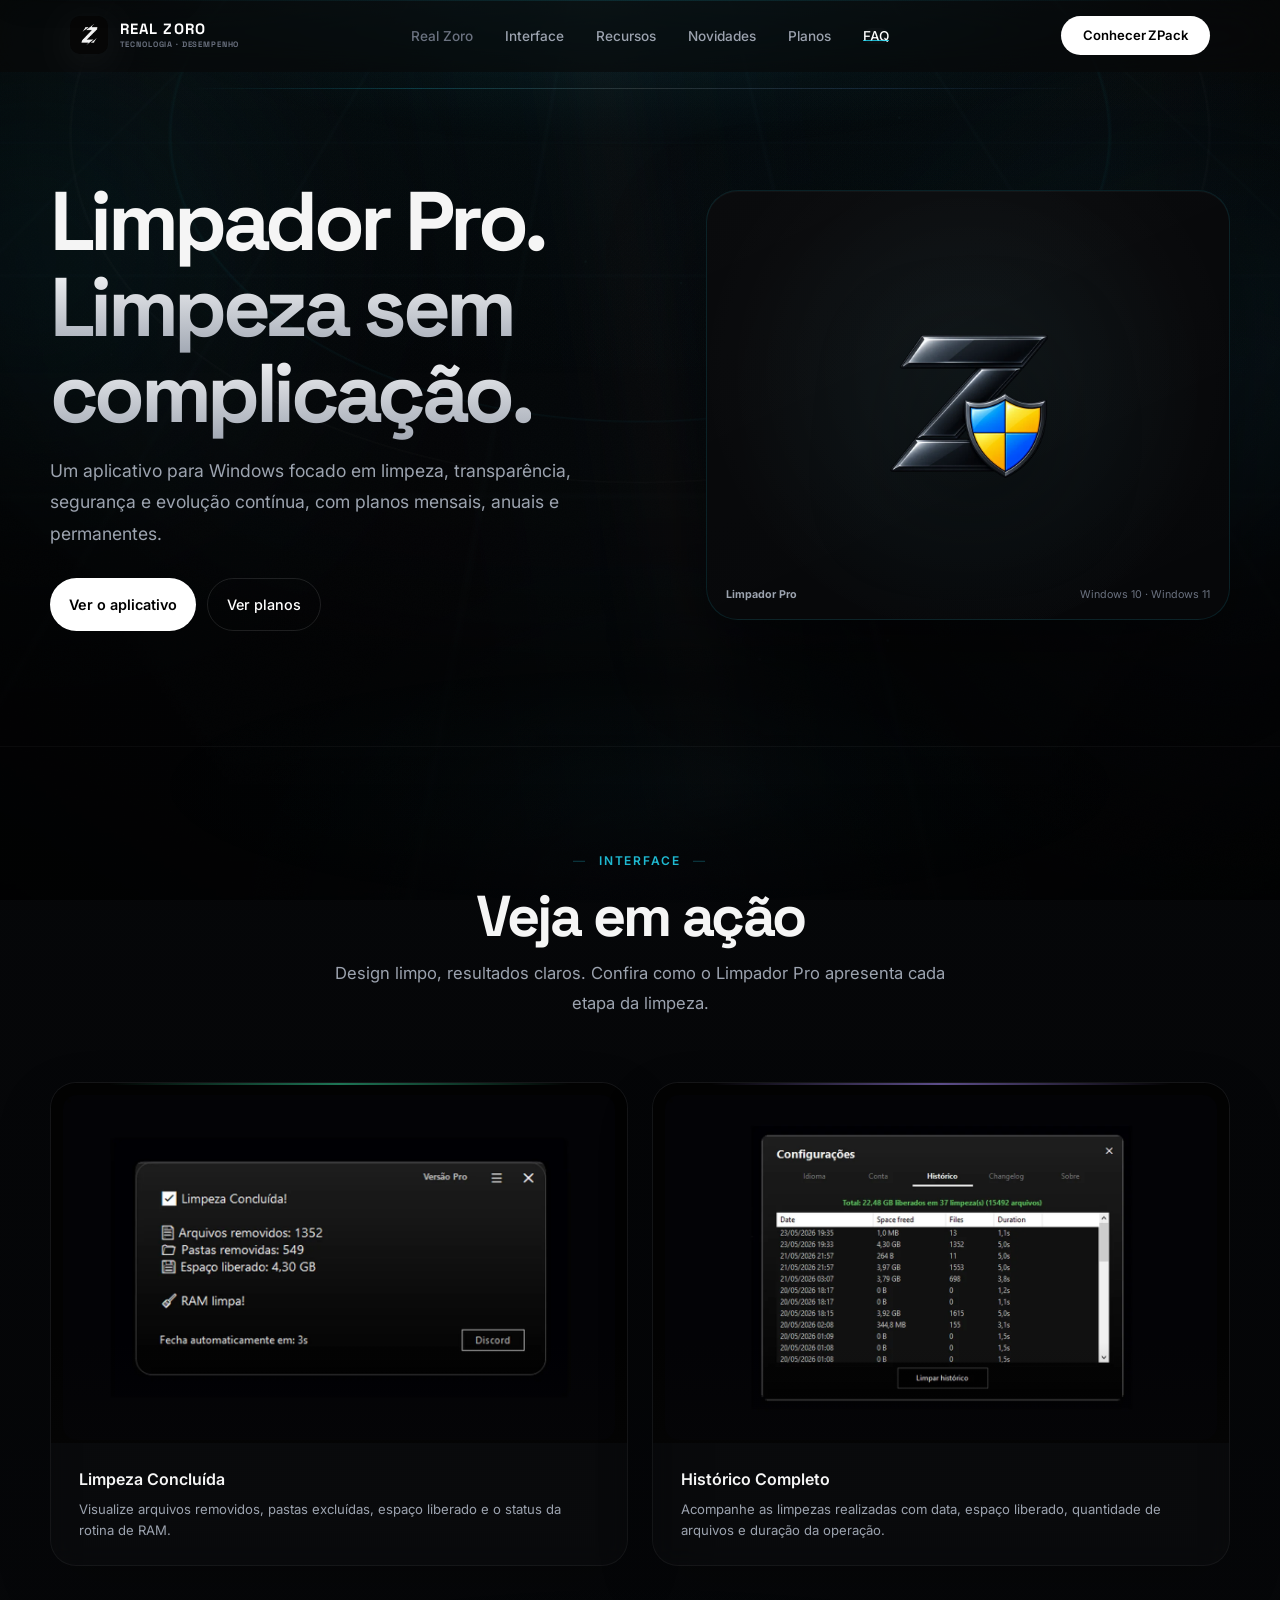
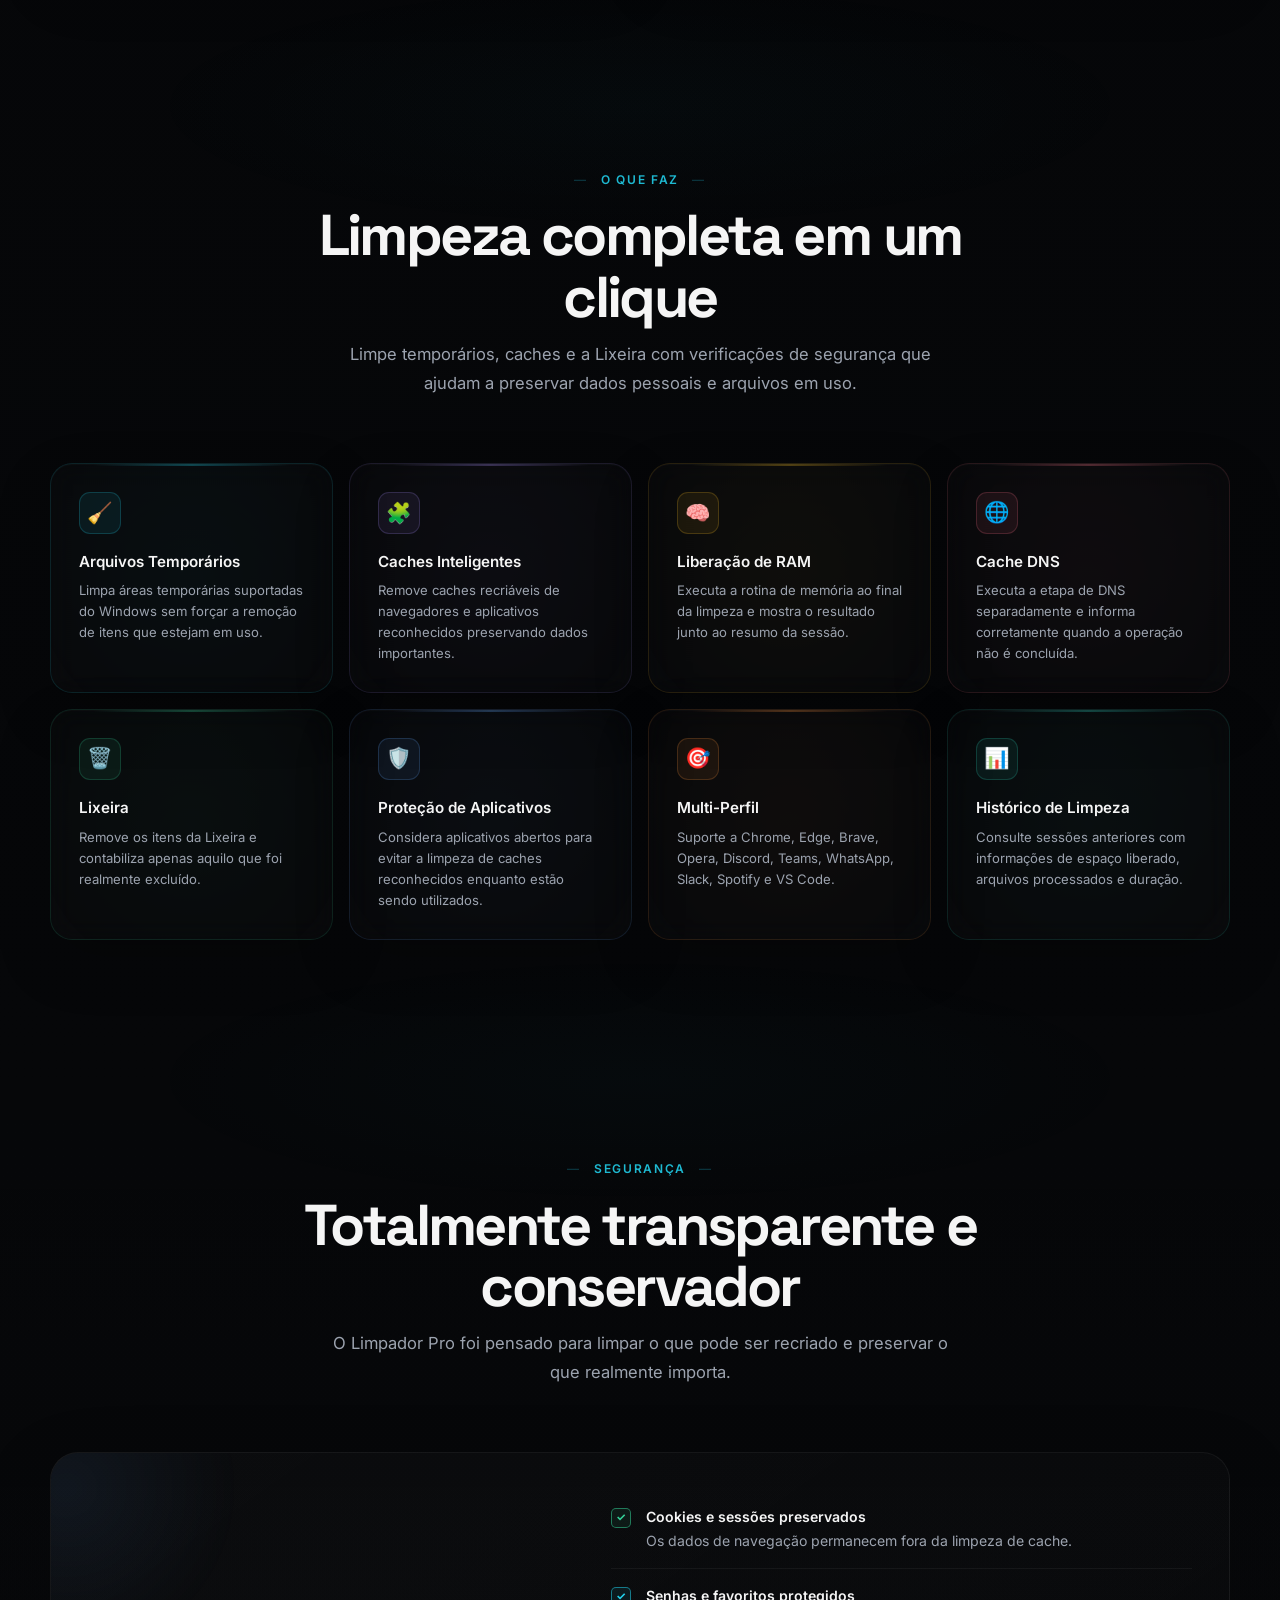
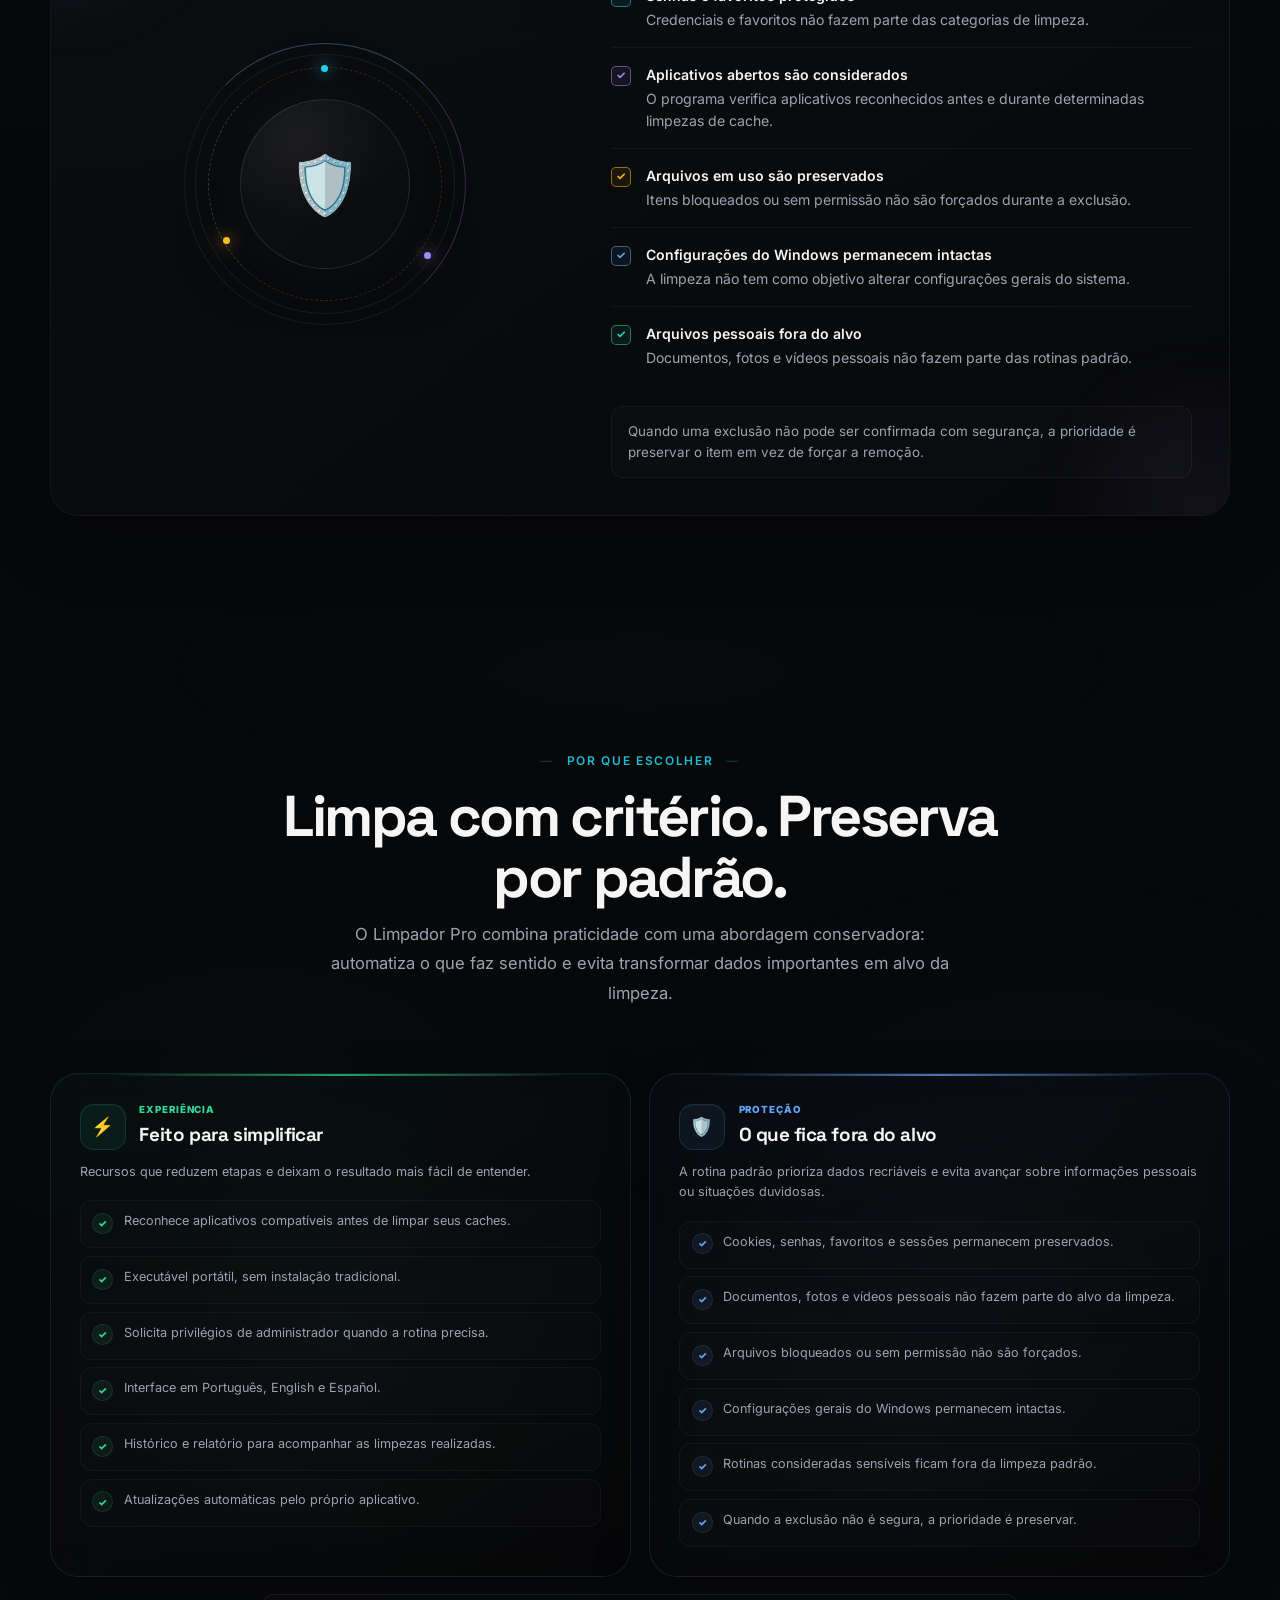
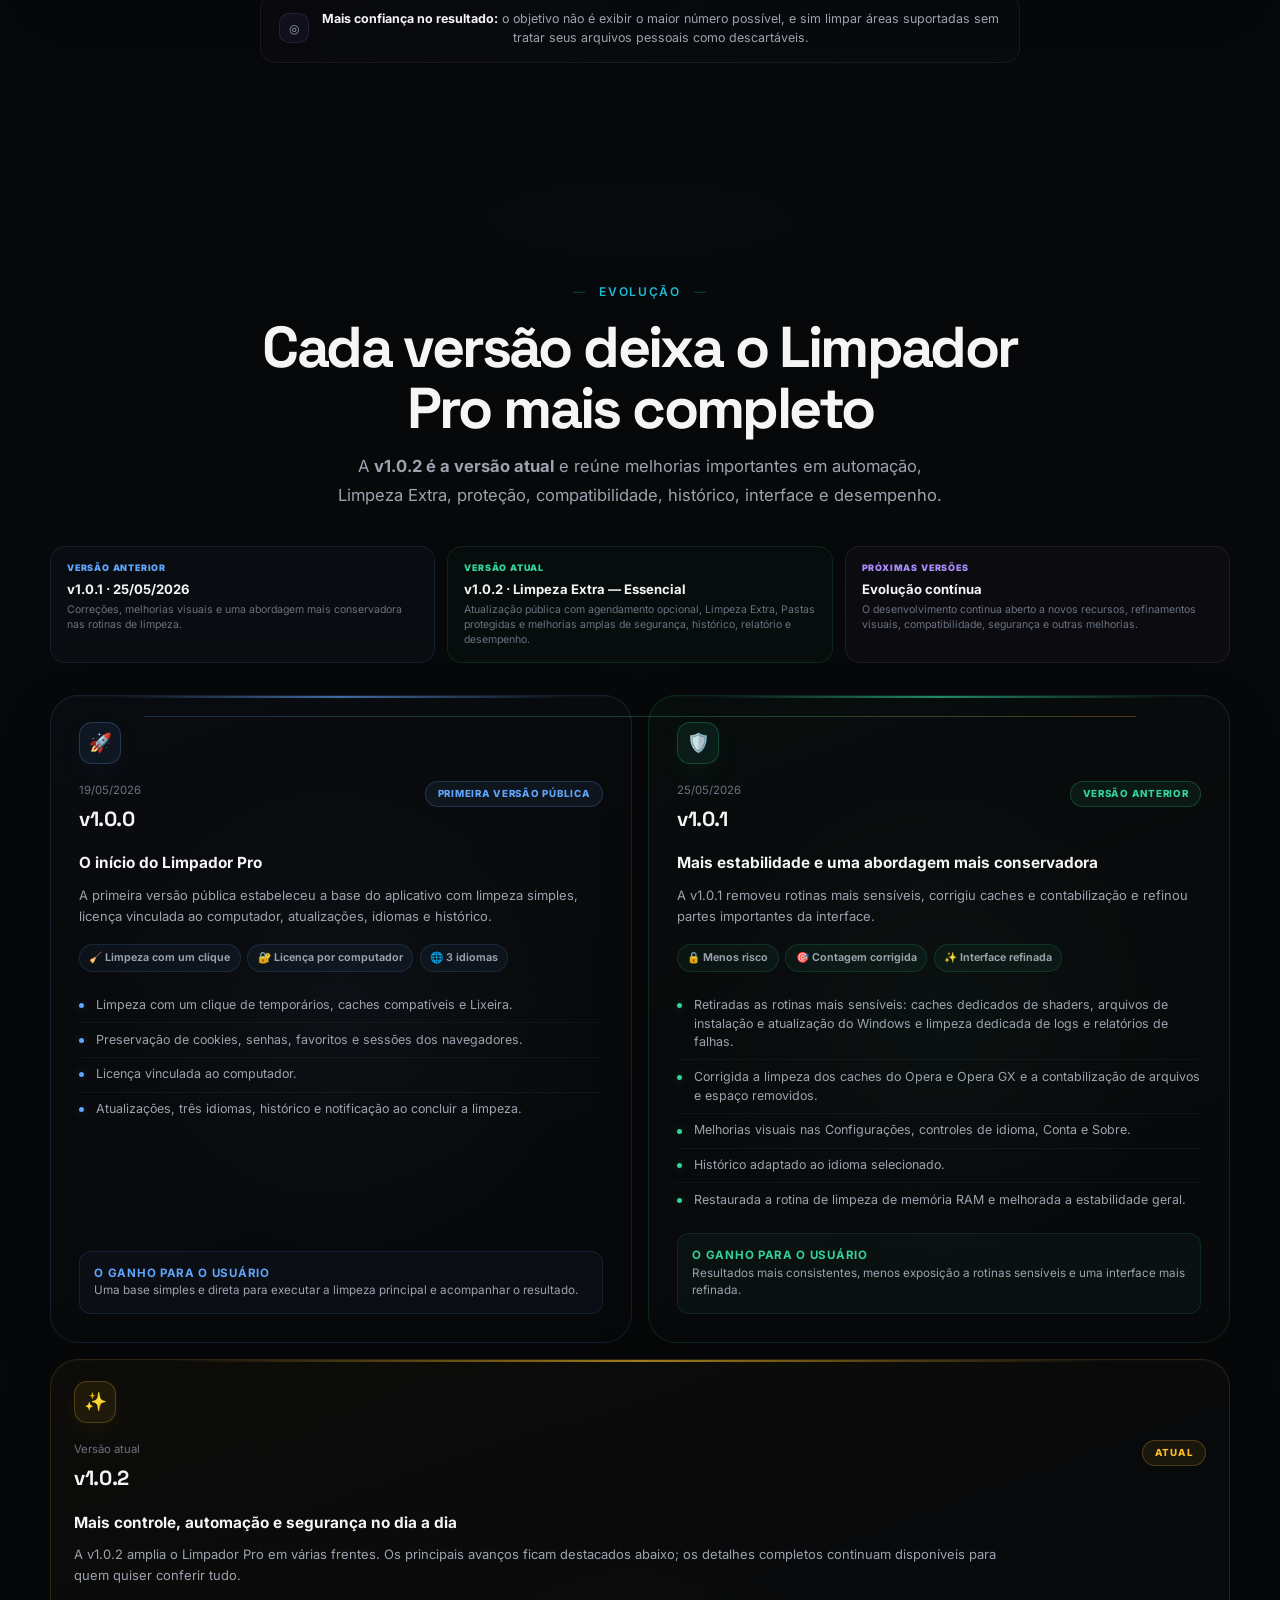
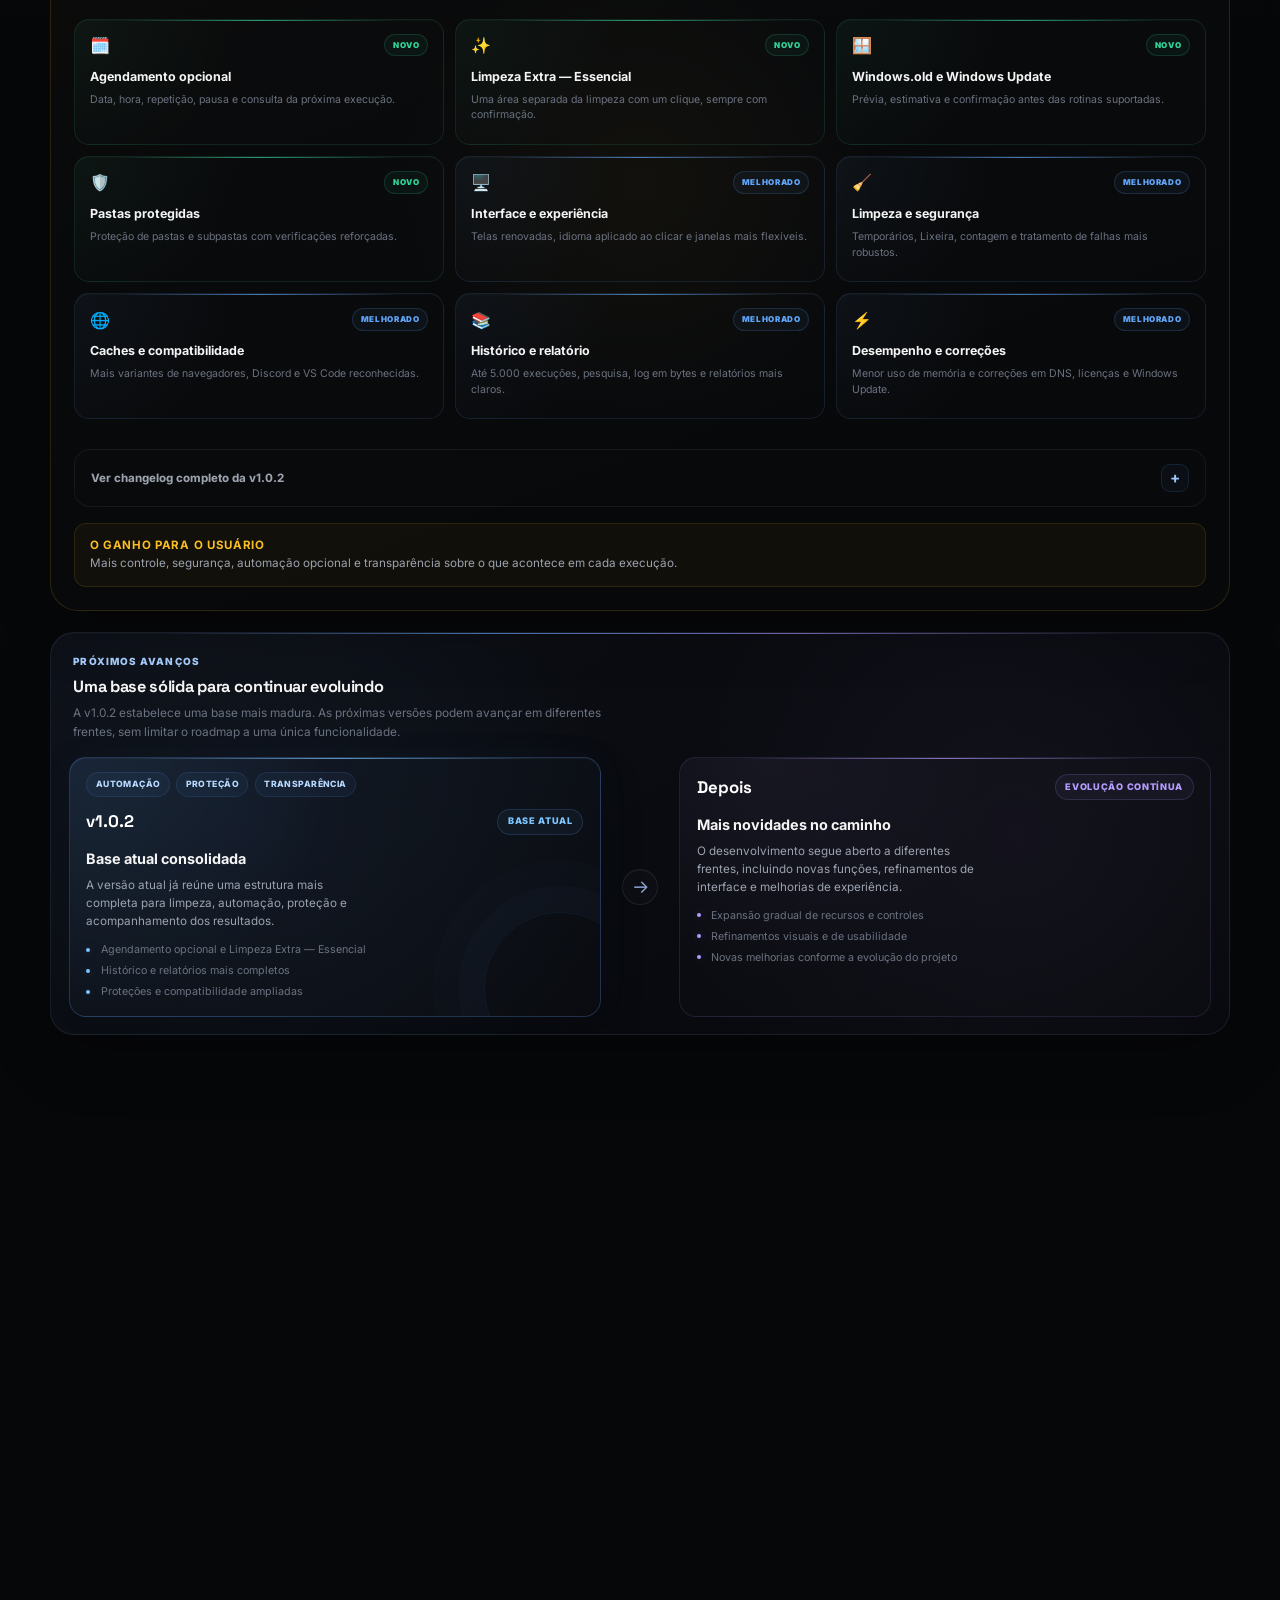
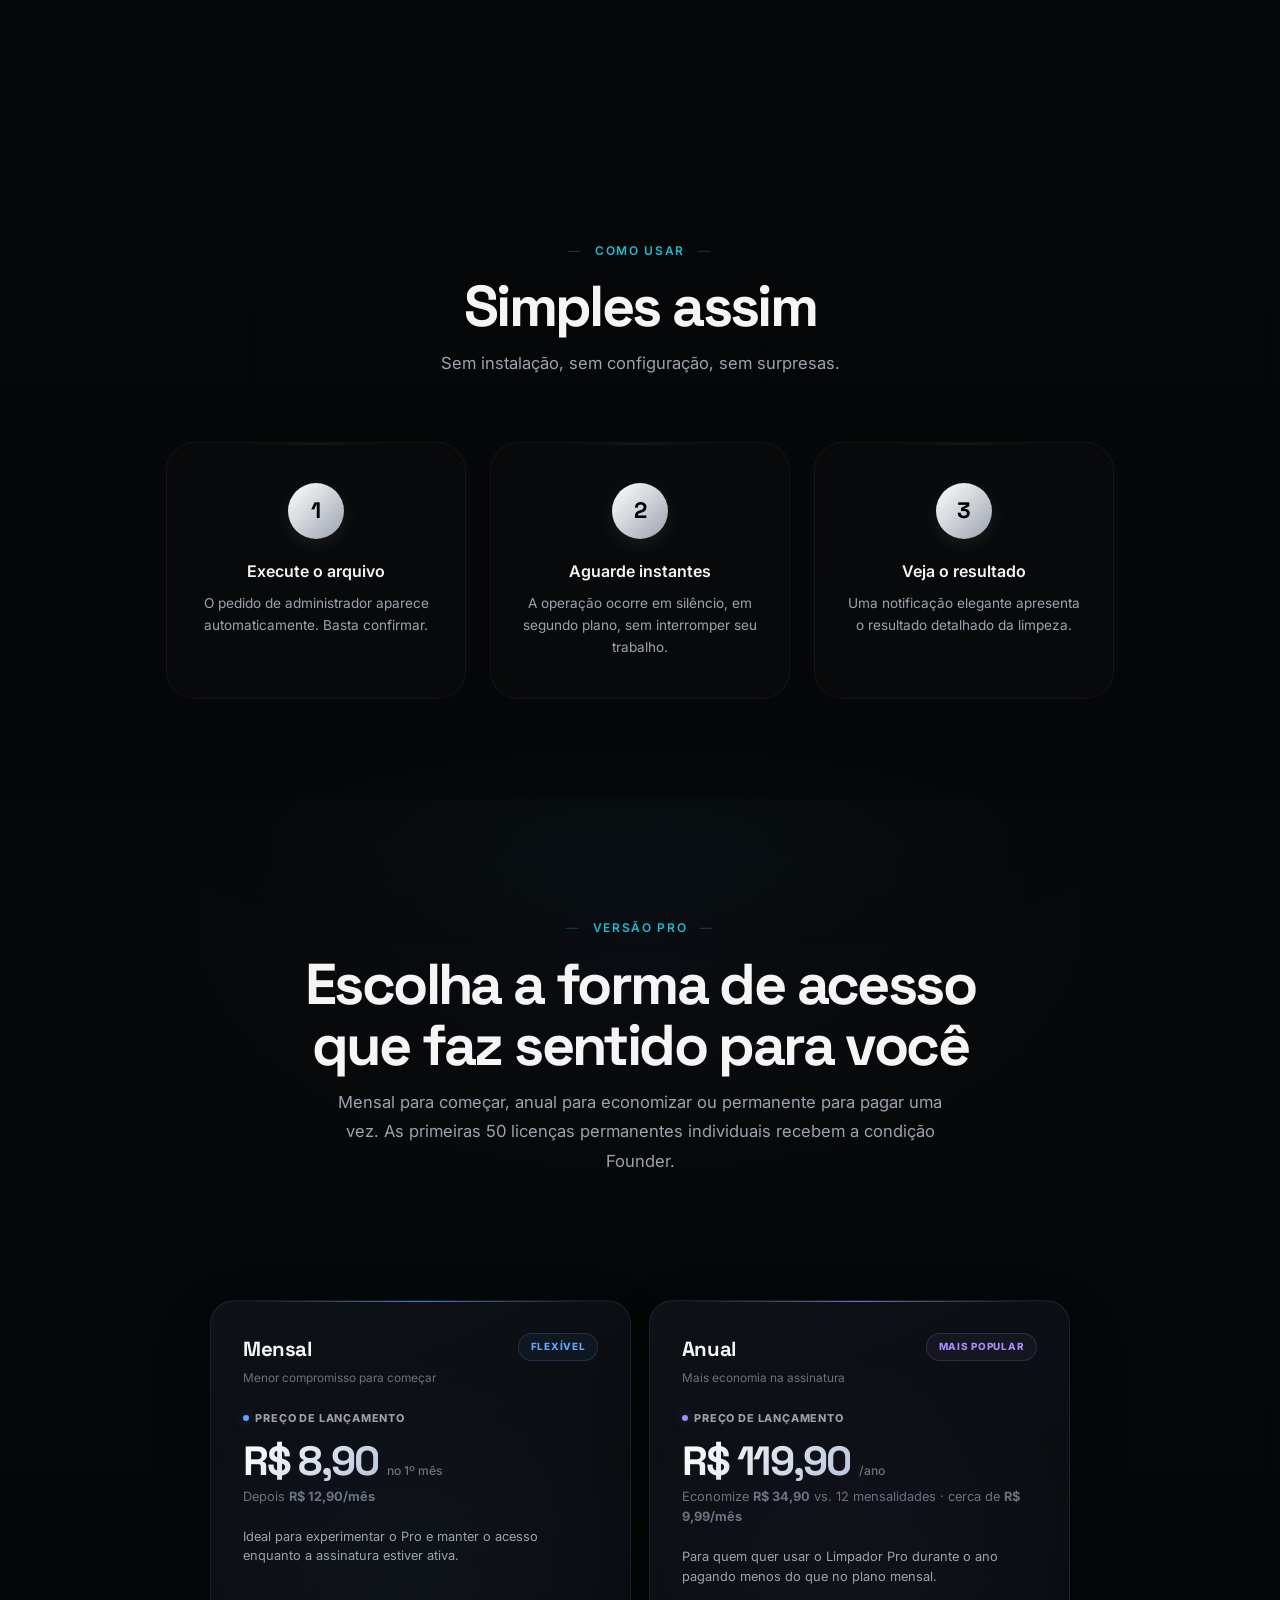
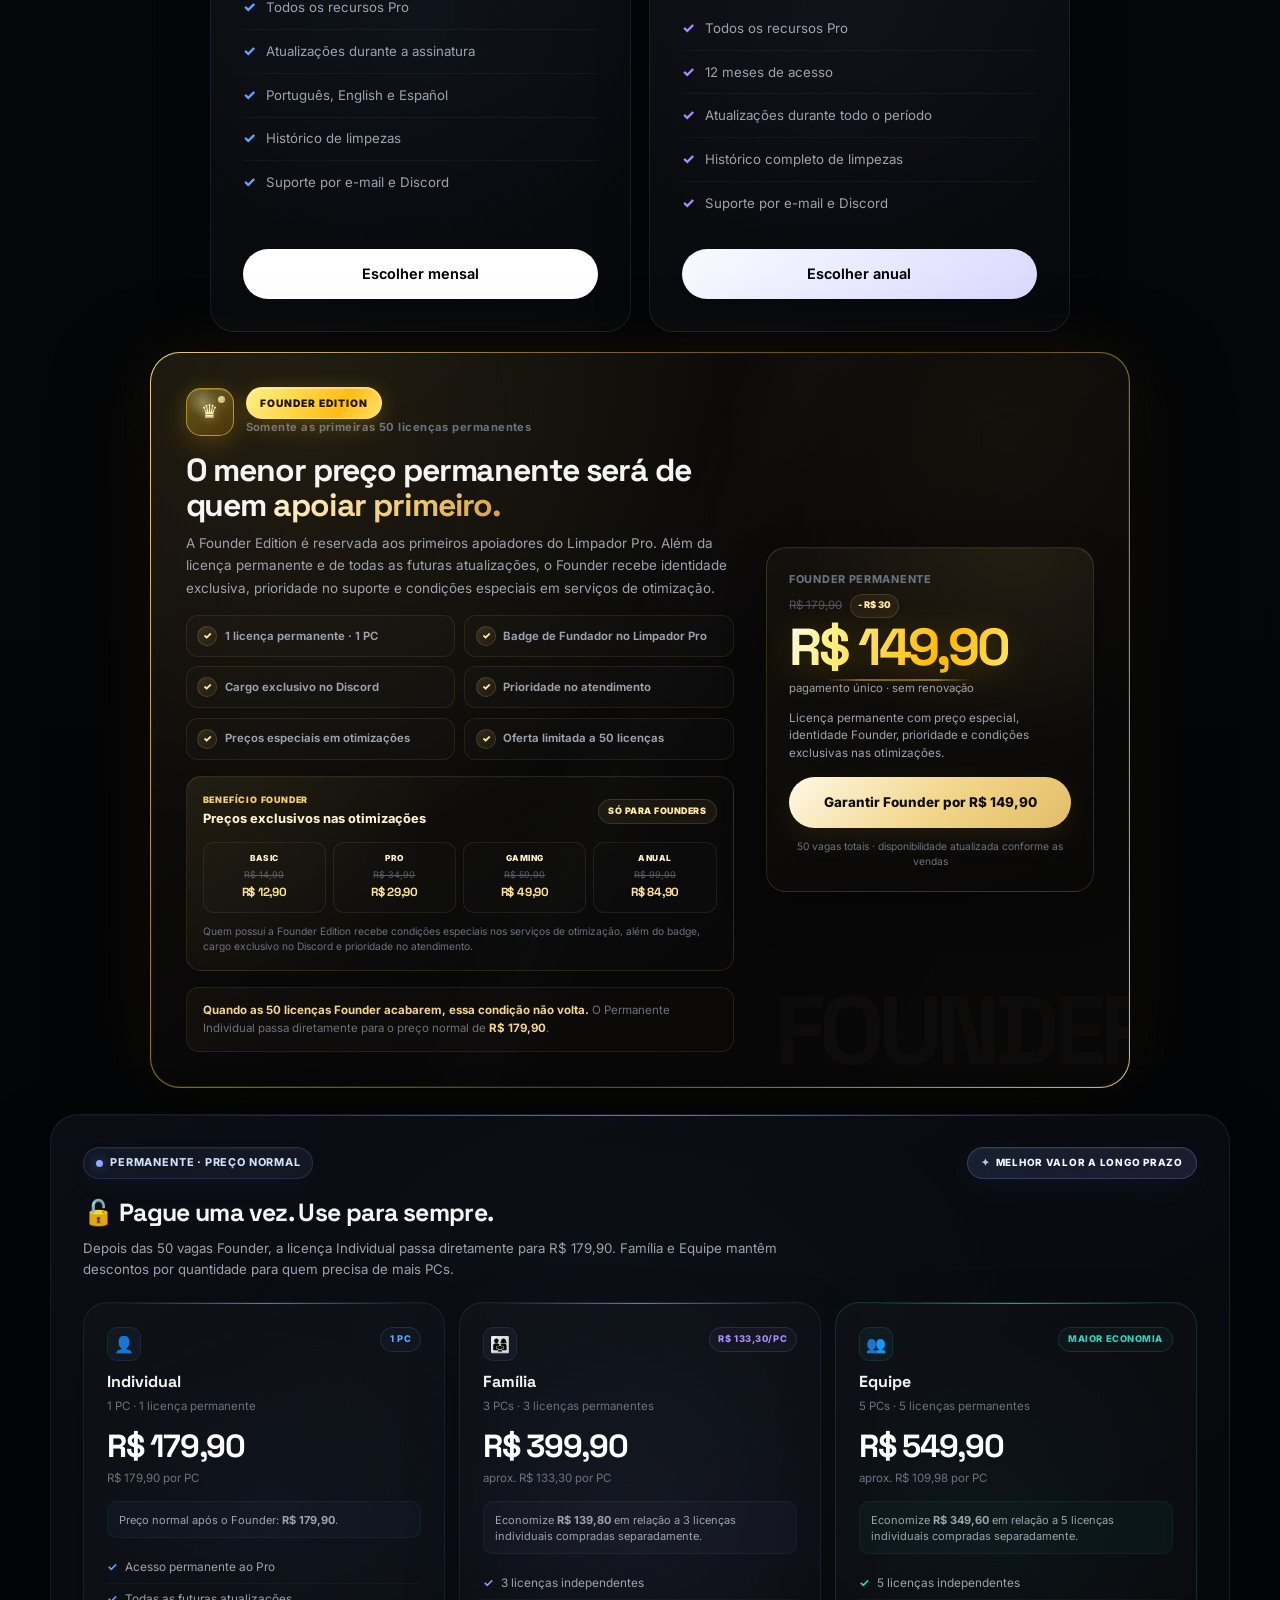
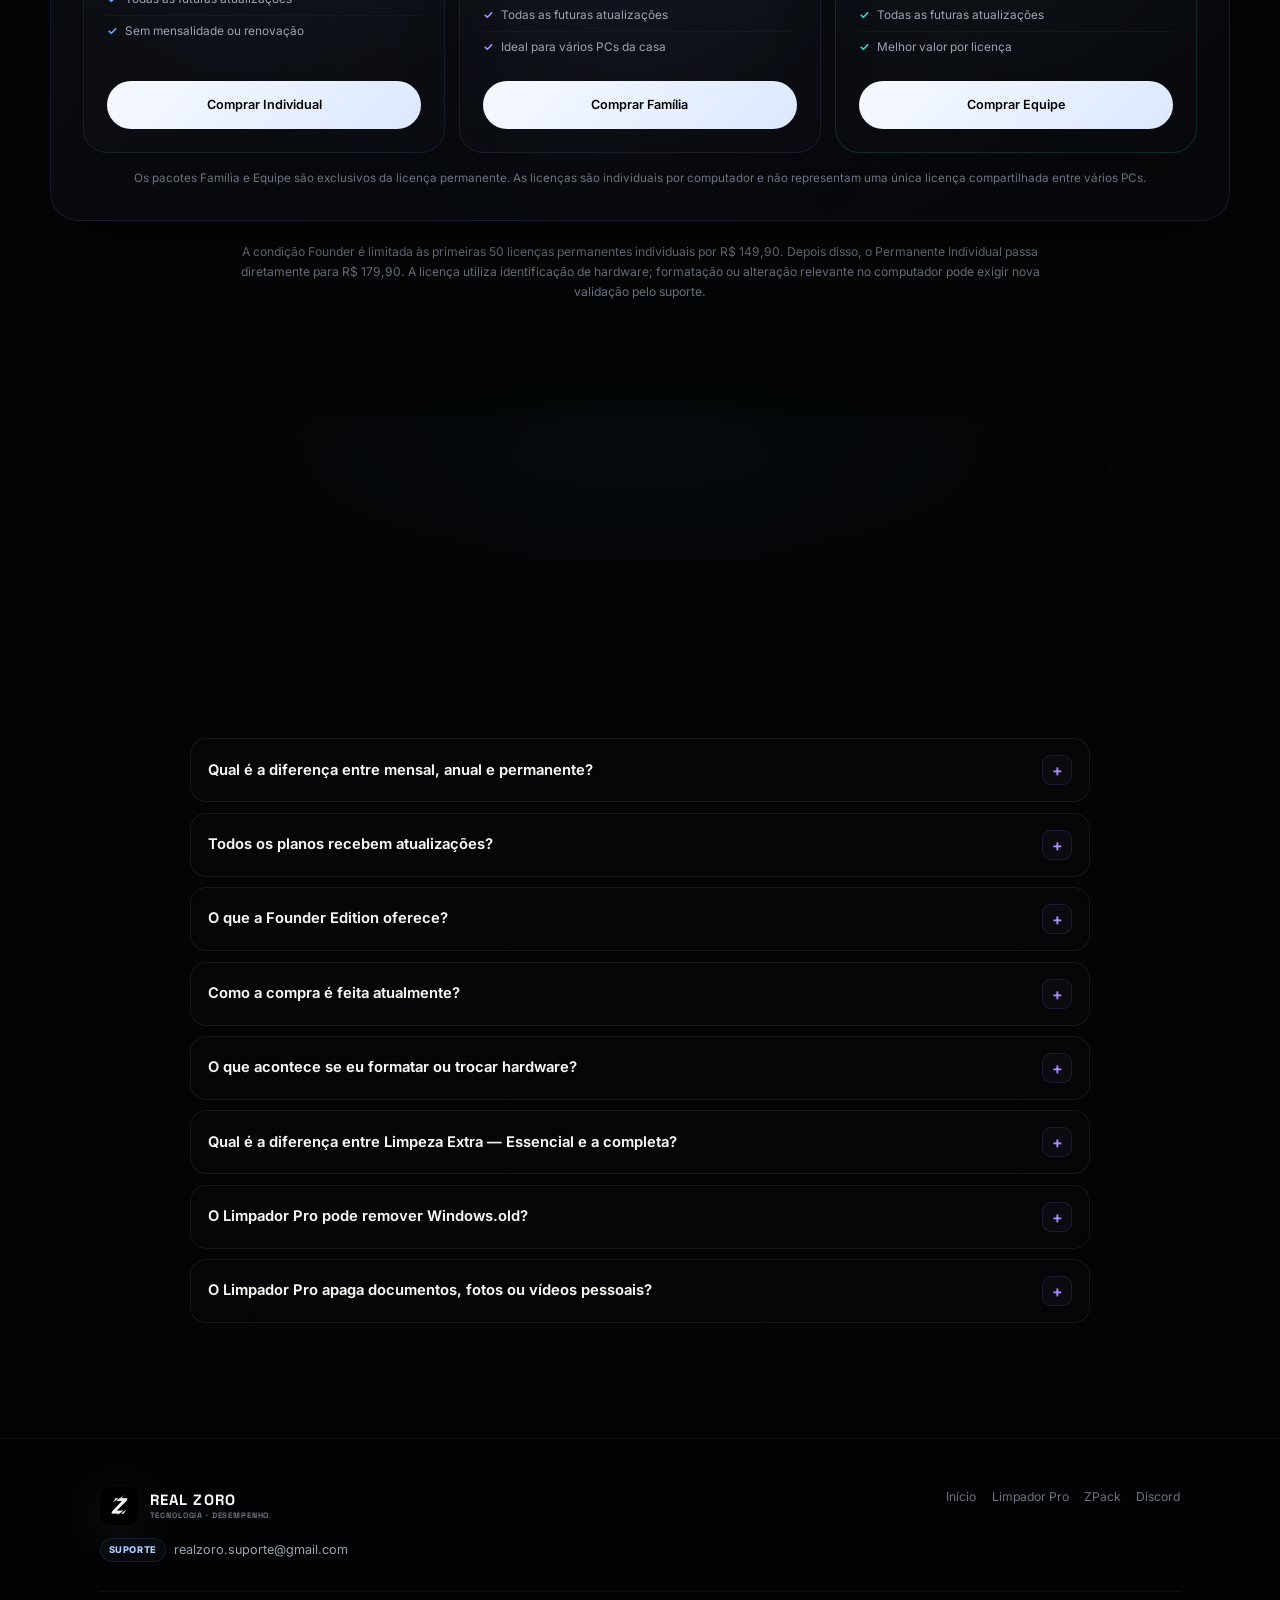
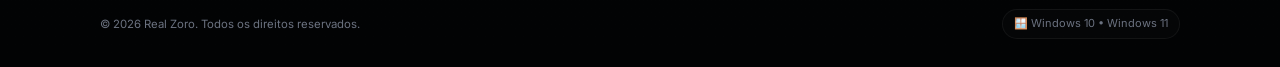
==== limpador-pro/index.html @ 3216a1a7 "Add files via upload" ====
<!DOCTYPE html>

<html lang="pt-BR"><head>
<meta charset="utf-8"/><meta content="width=device-width,initial-scale=1.0" name="viewport"/>
<title>Limpador Pro — Limpeza e manutenção para Windows</title>
<meta content="Conheça o Limpador Pro: interface, recursos, segurança, versões e planos." name="description"/>
<meta content="#080808" name="theme-color"/><meta content="dark" name="color-scheme"/>
<meta content="Limpador Pro — Limpeza e manutenção para Windows" property="og:title"/><meta content="Conheça o Limpador Pro: interface, recursos, segurança, versões e planos." property="og:description"/><meta content="website" property="og:type"/><meta content="pt_BR" property="og:locale"/><meta content="Real Zoro" property="og:site_name"/><meta content="../assets/LogoZ.png" property="og:image"/>
<meta content="summary_large_image" name="twitter:card"/><meta content="Limpador Pro — Limpeza e manutenção para Windows" name="twitter:title"/><meta content="Conheça o Limpador Pro: interface, recursos, segurança, versões e planos." name="twitter:description"/><meta content="../assets/LogoZ.png" name="twitter:image"/>
<meta content="index,follow,max-image-preview:large" name="robots"/><link href="../assets/favicon.png" rel="icon" type="image/png"/>
<link href="https://fonts.googleapis.com" rel="preconnect"/><link crossorigin="" href="https://fonts.gstatic.com" rel="preconnect"/><link href="https://fonts.googleapis.com/css2?family=Inter:wght@400;500;600;700;800&amp;family=Space+Grotesk:wght@500;600;700&amp;display=swap" rel="stylesheet"/>
<link href="../assets/style.css" rel="stylesheet"/>
<script type="application/ld+json">{"@context": "https://schema.org", "@type": "SoftwareApplication", "name": "Limpador Pro", "applicationCategory": "UtilitiesApplication", "operatingSystem": "Windows 10, Windows 11", "softwareVersion": "1.0.2", "description": "Aplicativo de limpeza e manutenção para Windows.", "inLanguage": ["pt-BR", "en", "es"]}</script>
</head><body class="page-limpador"><a class="skip-link" href="#conteudo">Pular para o conteúdo</a><canvas aria-hidden="true" id="particles"></canvas><div aria-hidden="true" class="site-bg"><div class="bg-orb orb-1"></div><div class="bg-orb orb-2"></div><div class="bg-orb orb-3"></div><div class="bg-grid"></div><div class="bg-beam"></div><div class="bg-noise"></div><div class="bg-vignette"></div></div><nav aria-label="Navegação principal" class="nav"><div class="nav-inner"><a aria-label="Real Zoro" class="logo realzoro-logo" href="../"><img alt="" class="brand-logo-small" decoding="async" height="38" src="../assets/LogoZ.webp" width="38"/><span class="realzoro-name"><strong>REAL ZORO</strong><small>Tecnologia · Desempenho</small></span></a><ul class="nav-links" id="navLinks"><li><a class="product-nav-back" href="../">Real Zoro</a></li><li><a href="#interface">Interface</a></li><li><a href="#recursos">Recursos</a></li><li><a href="#novidades">Novidades</a></li><li><a href="#preco">Planos</a></li><li><a href="#faq">FAQ</a></li></ul><a class="nav-cta" href="../zpack/">Conhecer ZPack</a><button aria-controls="navLinks" aria-expanded="false" aria-label="Abrir menu" class="mobile-toggle" id="mobileToggle" type="button">☰</button></div></nav><main class="page-main" id="conteudo"><section class="page-hero lp-hero" id="inicio"><div class="wrap"><div class="page-hero-grid"><div><h1>Limpador Pro.<br/><span>Limpeza sem complicação.</span></h1><p>Um aplicativo para Windows focado em limpeza, transparência, segurança e evolução contínua, com planos mensais, anuais e permanentes.</p><div class="page-actions"><a class="btn-main" href="#interface">Ver o aplicativo</a><a class="btn-ghost" href="#preco">Ver planos</a></div></div><div class="page-visual lp-visual"><img alt="Ícone do Limpador Pro" decoding="async" fetchpriority="high" height="512" loading="eager" src="../assets/LimpadorIcon.webp" width="512"/><div class="visual-caption"><strong>Limpador Pro</strong><span>Windows 10 · Windows 11</span></div></div></div></div></section><section id="interface">
<div class="wrap">
<div class="sec-head reveal">
<span class="sec-label">Interface</span>
<h2 class="sec-title">Veja em ação</h2>
<p class="sec-desc">Design limpo, resultados claros. Confira como o Limpador Pro apresenta cada etapa da limpeza.</p>
</div>
<div class="screenshot-grid">
<article class="screenshot-card reveal d1">
<div class="screenshot-img">
<img alt="Tela de limpeza concluída do Limpador Pro" class="zoom-image" decoding="async" fetchpriority="low" height="750" loading="lazy" src="../assets/Limpeza.webp" width="1200"/>
</div>
<div class="screenshot-caption">
<h4>Limpeza Concluída</h4>
<p>Visualize arquivos removidos, pastas excluídas, espaço liberado e o status da rotina de RAM.</p>
</div>
</article>
<article class="screenshot-card reveal d2">
<div class="screenshot-img">
<img alt="Tela de histórico do Limpador Pro" class="zoom-image" decoding="async" fetchpriority="low" height="750" loading="lazy" src="../assets/Historico.webp" width="1200"/>
</div>
<div class="screenshot-caption">
<h4>Histórico Completo</h4>
<p>Acompanhe as limpezas realizadas com data, espaço liberado, quantidade de arquivos e duração da operação.</p>
</div>
</article>
</div>
</div>
</section>
<section id="recursos">
<div class="wrap">
<div class="sec-head reveal">
<span class="sec-label">O que faz</span>
<h2 class="sec-title">Limpeza completa em um clique</h2>
<p class="sec-desc">Limpe temporários, caches e a Lixeira com verificações de segurança que ajudam a preservar dados pessoais e arquivos em uso.</p>
</div>
<div class="grid-features">
<article class="f-card cyan reveal d1">
<div class="f-icon">🧹</div>
<h3 class="f-title">Arquivos Temporários</h3>
<p class="f-desc">Limpa áreas temporárias suportadas do Windows sem forçar a remoção de itens que estejam em uso.</p>
</article>
<article class="f-card violet reveal d2">
<div class="f-icon">🧩</div>
<h3 class="f-title">Caches Inteligentes</h3>
<p class="f-desc">Remove caches recriáveis de navegadores e aplicativos reconhecidos preservando dados importantes.</p>
</article>
<article class="f-card amber reveal d3">
<div class="f-icon">🧠</div>
<h3 class="f-title">Liberação de RAM</h3>
<p class="f-desc">Executa a rotina de memória ao final da limpeza e mostra o resultado junto ao resumo da sessão.</p>
</article>
<article class="f-card rose reveal d4">
<div class="f-icon">🌐</div>
<h3 class="f-title">Cache DNS</h3>
<p class="f-desc">Executa a etapa de DNS separadamente e informa corretamente quando a operação não é concluída.</p>
</article>
<article class="f-card emerald reveal d5">
<div class="f-icon">🗑️</div>
<h3 class="f-title">Lixeira</h3>
<p class="f-desc">Remove os itens da Lixeira e contabiliza apenas aquilo que foi realmente excluído.</p>
</article>
<article class="f-card blue reveal d6">
<div class="f-icon">🛡️</div>
<h3 class="f-title">Proteção de Aplicativos</h3>
<p class="f-desc">Considera aplicativos abertos para evitar a limpeza de caches reconhecidos enquanto estão sendo utilizados.</p>
</article>
<article class="f-card orange reveal d7">
<div class="f-icon">🎯</div>
<h3 class="f-title">Multi-Perfil</h3>
<p class="f-desc">Suporte a Chrome, Edge, Brave, Opera, Discord, Teams, WhatsApp, Slack, Spotify e VS Code.</p>
</article>
<article class="f-card teal reveal d8">
<div class="f-icon">📊</div>
<h3 class="f-title">Histórico de Limpeza</h3>
<p class="f-desc">Consulte sessões anteriores com informações de espaço liberado, arquivos processados e duração.</p>
</article>
</div>
</div>
</section>
<section class="sec-security" id="seguranca">
<div class="wrap">
<div class="sec-head reveal">
<span class="sec-label">Segurança</span>
<h2 class="sec-title">Totalmente transparente e conservador</h2>
<p class="sec-desc">O Limpador Pro foi pensado para limpar o que pode ser recriado e preservar o que realmente importa.</p>
</div>
<div class="security-shell reveal">
<div class="shield-wrap">
<div aria-hidden="true" class="shield">
<div class="ring"></div>
<span class="orbit-dot one"></span>
<span class="orbit-dot two"></span>
<span class="orbit-dot three"></span>
<div class="core">🛡️</div>
</div>
</div>
<div>
<ul class="sec-list">
<li><span class="check">✓</span><span class="txt"><strong>Cookies e sessões preservados</strong>Os dados de navegação permanecem fora da limpeza de cache.</span></li>
<li><span class="check">✓</span><span class="txt"><strong>Senhas e favoritos protegidos</strong>Credenciais e favoritos não fazem parte das categorias de limpeza.</span></li>
<li><span class="check">✓</span><span class="txt"><strong>Aplicativos abertos são considerados</strong>O programa verifica aplicativos reconhecidos antes e durante determinadas limpezas de cache.</span></li>
<li><span class="check">✓</span><span class="txt"><strong>Arquivos em uso são preservados</strong>Itens bloqueados ou sem permissão não são forçados durante a exclusão.</span></li>
<li><span class="check">✓</span><span class="txt"><strong>Configurações do Windows permanecem intactas</strong>A limpeza não tem como objetivo alterar configurações gerais do sistema.</span></li>
<li><span class="check">✓</span><span class="txt"><strong>Arquivos pessoais fora do alvo</strong>Documentos, fotos e vídeos pessoais não fazem parte das rotinas padrão.</span></li>
</ul>
<p class="sec-note">Quando uma exclusão não pode ser confirmada com segurança, a prioridade é preservar o item em vez de forçar a remoção.</p>
</div>
</div>
</div>
</section>
<section class="sec-compare" id="comparativo">
<div class="wrap">
<div class="sec-head reveal">
<span class="sec-label">Por que escolher</span>
<h2 class="sec-title">Limpa com critério. Preserva por padrão.</h2>
<p class="sec-desc">O Limpador Pro combina praticidade com uma abordagem conservadora: automatiza o que faz sentido e evita transformar dados importantes em alvo da limpeza.</p>
</div>
<div class="compare-grid">
<article class="c-card pro reveal d1">
<div class="c-head">
<div class="c-head-icon">⚡</div>
<div class="c-head-copy">
<span class="c-kicker">Experiência</span>
<h3>Feito para simplificar</h3>
</div>
</div>
<p class="c-summary">Recursos que reduzem etapas e deixam o resultado mais fácil de entender.</p>
<ul class="c-list">
<li><span class="c-icon">✓</span> Reconhece aplicativos compatíveis antes de limpar seus caches.</li>
<li><span class="c-icon">✓</span> Executável portátil, sem instalação tradicional.</li>
<li><span class="c-icon">✓</span> Solicita privilégios de administrador quando a rotina precisa.</li>
<li><span class="c-icon">✓</span> Interface em Português, English e Español.</li>
<li><span class="c-icon">✓</span> Histórico e relatório para acompanhar as limpezas realizadas.</li>
<li><span class="c-icon">✓</span> Atualizações automáticas pelo próprio aplicativo.</li>
</ul>
</article>
<article class="c-card preserve reveal d2">
<div class="c-head">
<div class="c-head-icon">🛡️</div>
<div class="c-head-copy">
<span class="c-kicker">Proteção</span>
<h3>O que fica fora do alvo</h3>
</div>
</div>
<p class="c-summary">A rotina padrão prioriza dados recriáveis e evita avançar sobre informações pessoais ou situações duvidosas.</p>
<ul class="c-list">
<li><span class="c-icon">✓</span> Cookies, senhas, favoritos e sessões permanecem preservados.</li>
<li><span class="c-icon">✓</span> Documentos, fotos e vídeos pessoais não fazem parte do alvo da limpeza.</li>
<li><span class="c-icon">✓</span> Arquivos bloqueados ou sem permissão não são forçados.</li>
<li><span class="c-icon">✓</span> Configurações gerais do Windows permanecem intactas.</li>
<li><span class="c-icon">✓</span> Rotinas consideradas sensíveis ficam fora da limpeza padrão.</li>
<li><span class="c-icon">✓</span> Quando a exclusão não é segura, a prioridade é preservar.</li>
</ul>
</article>
</div>
<div class="compare-promise reveal">
<span>◎</span>
<div><strong>Mais confiança no resultado:</strong> o objetivo não é exibir o maior número possível, e sim limpar áreas suportadas sem tratar seus arquivos pessoais como descartáveis.</div>
</div>
</div>
</section>
<section id="novidades">
<div class="wrap">
<div class="sec-head reveal">
<span class="sec-label">Evolução</span>
<h2 class="sec-title">Cada versão deixa o Limpador Pro mais completo</h2>
<p class="sec-desc">A <strong>v1.0.2 é a versão atual</strong> e reúne melhorias importantes em automação, Limpeza Extra, proteção, compatibilidade, histórico, interface e desempenho.</p>
</div>
<div aria-label="Status das versões" class="release-status reveal"><div class="release-state previous">
<small>Versão anterior</small>
<strong>v1.0.1 · 25/05/2026</strong>
<span>Correções, melhorias visuais e uma abordagem mais conservadora nas rotinas de limpeza.</span>
</div><div class="release-state current">
<small>Versão atual</small>
<strong>v1.0.2 · Limpeza Extra — Essencial</strong>
<span>Atualização pública com agendamento opcional, Limpeza Extra, Pastas protegidas e melhorias amplas de segurança, histórico, relatório e desempenho.</span>
</div><div class="release-state future">
<small>Próximas versões</small>
<strong>Evolução contínua</strong>
<span>O desenvolvimento continua aberto a novos recursos, refinamentos visuais, compatibilidade, segurança e outras melhorias.</span>
</div></div>

<div class="evolution-track">
<div class="version-grid changelog-grid">
<article class="version-card reveal d1">
<div aria-hidden="true" class="version-node">🚀</div>
<div class="version-head">
<div>
<div class="version-date">19/05/2026</div>
<h3>v1.0.0</h3>
</div>
<span class="version-badge">Primeira versão pública</span>
</div>
<h4 class="version-title">O início do Limpador Pro</h4>
<p class="version-summary">A primeira versão pública estabeleceu a base do aplicativo com limpeza simples, licença vinculada ao computador, atualizações, idiomas e histórico.</p>
<div class="version-impact">
<span>🧹 Limpeza com um clique</span>
<span>🔐 Licença por computador</span>
<span>🌐 3 idiomas</span>
</div>
<ul class="version-list">
<li>Limpeza com um clique de temporários, caches compatíveis e Lixeira.</li>
<li>Preservação de cookies, senhas, favoritos e sessões dos navegadores.</li>
<li>Licença vinculada ao computador.</li>
<li>Atualizações, três idiomas, histórico e notificação ao concluir a limpeza.</li>
</ul>
<div class="version-value"><div><strong>O ganho para o usuário</strong><br/>Uma base simples e direta para executar a limpeza principal e acompanhar o resultado.</div></div>
</article>
<article class="version-card reveal d2">
<div aria-hidden="true" class="version-node">🛡️</div>
<div class="version-head">
<div>
<div class="version-date">25/05/2026</div>
<h3>v1.0.1</h3>
</div>
<span class="version-badge">Versão anterior</span>
</div>
<h4 class="version-title">Mais estabilidade e uma abordagem mais conservadora</h4>
<p class="version-summary">A v1.0.1 removeu rotinas mais sensíveis, corrigiu caches e contabilização e refinou partes importantes da interface.</p>
<div class="version-impact">
<span>🔒 Menos risco</span>
<span>🎯 Contagem corrigida</span>
<span>✨ Interface refinada</span>
</div>
<ul class="version-list">
<li>Retiradas as rotinas mais sensíveis: caches dedicados de shaders, arquivos de instalação e atualização do Windows e limpeza dedicada de logs e relatórios de falhas.</li>
<li>Corrigida a limpeza dos caches do Opera e Opera GX e a contabilização de arquivos e espaço removidos.</li>
<li>Melhorias visuais nas Configurações, controles de idioma, Conta e Sobre.</li>
<li>Histórico adaptado ao idioma selecionado.</li>
<li>Restaurada a rotina de limpeza de memória RAM e melhorada a estabilidade geral.</li>
</ul>
<div class="version-value"><div><strong>O ganho para o usuário</strong><br/>Resultados mais consistentes, menos exposição a rotinas sensíveis e uma interface mais refinada.</div></div>
</article>
<article class="version-card current-release reveal d3">
<div aria-hidden="true" class="version-node">✨</div>
<div class="version-head">
<div>
<div class="version-date">Versão atual</div>
<h3>v1.0.2</h3>
</div>
<span class="version-badge">Atual</span>
</div>
<h4 class="version-title">Mais controle, automação e segurança no dia a dia</h4>
<p class="version-summary">A v1.0.2 amplia o Limpador Pro em várias frentes. Os principais avanços ficam destacados abaixo; os detalhes completos continuam disponíveis para quem quiser conferir tudo.</p>
<div aria-label="Principais novidades e melhorias da versão 1.0.2" class="v102-highlights">
<article class="v102-highlight is-new">
<div class="v102-highlight-top"><span class="v102-icon">🗓️</span><span class="v102-badge">Novo</span></div>
<strong>Agendamento opcional</strong>
<p>Data, hora, repetição, pausa e consulta da próxima execução.</p>
</article>
<article class="v102-highlight is-new">
<div class="v102-highlight-top"><span class="v102-icon">✨</span><span class="v102-badge">Novo</span></div>
<strong>Limpeza Extra — Essencial</strong>
<p>Uma área separada da limpeza com um clique, sempre com confirmação.</p>
</article>
<article class="v102-highlight is-new">
<div class="v102-highlight-top"><span class="v102-icon">🪟</span><span class="v102-badge">Novo</span></div>
<strong>Windows.old e Windows Update</strong>
<p>Prévia, estimativa e confirmação antes das rotinas suportadas.</p>
</article>
<article class="v102-highlight is-new">
<div class="v102-highlight-top"><span class="v102-icon">🛡️</span><span class="v102-badge">Novo</span></div>
<strong>Pastas protegidas</strong>
<p>Proteção de pastas e subpastas com verificações reforçadas.</p>
</article>
<article class="v102-highlight is-improved">
<div class="v102-highlight-top"><span class="v102-icon">🖥️</span><span class="v102-badge">Melhorado</span></div>
<strong>Interface e experiência</strong>
<p>Telas renovadas, idioma aplicado ao clicar e janelas mais flexíveis.</p>
</article>
<article class="v102-highlight is-improved">
<div class="v102-highlight-top"><span class="v102-icon">🧹</span><span class="v102-badge">Melhorado</span></div>
<strong>Limpeza e segurança</strong>
<p>Temporários, Lixeira, contagem e tratamento de falhas mais robustos.</p>
</article>
<article class="v102-highlight is-improved">
<div class="v102-highlight-top"><span class="v102-icon">🌐</span><span class="v102-badge">Melhorado</span></div>
<strong>Caches e compatibilidade</strong>
<p>Mais variantes de navegadores, Discord e VS Code reconhecidas.</p>
</article>
<article class="v102-highlight is-improved">
<div class="v102-highlight-top"><span class="v102-icon">📚</span><span class="v102-badge">Melhorado</span></div>
<strong>Histórico e relatório</strong>
<p>Até 5.000 execuções, pesquisa, log em bytes e relatórios mais claros.</p>
</article>
<article class="v102-highlight is-improved">
<div class="v102-highlight-top"><span class="v102-icon">⚡</span><span class="v102-badge">Melhorado</span></div>
<strong>Desempenho e correções</strong>
<p>Menor uso de memória e correções em DNS, licenças e Windows Update.</p>
</article>
</div>
<details class="v102-full-details">
<summary><span>Ver changelog completo da v1.0.2</span><b>+</b></summary>
<div class="version-detail-grid v102-detail-grid">
<section class="version-detail-group">
<h5>Interface e experiência <span>Melhorado</span></h5>
<ul class="version-list">
<li>Janelas respeitam a alternância entre aplicativos, sem permanecer sempre no topo.</li>
<li>Telas de Idioma, Histórico, Relatório e Sobre renovadas, com melhor organização e leitura.</li>
<li>Idiomas aplicados e salvos ao clicar. Pastas protegidas em uma aba própria.</li>
<li>Configurações podem ser maximizadas, restauradas e redimensionadas. Revisar Downloads tem visual escuro e se adapta ao tamanho da janela.</li>
<li>Conta mostra o resultado da verificação de versão. Atualizações automáticas permanecem obrigatoriamente ativadas; a instalação continua pedindo confirmação.</li>
</ul>
</section>
<section class="version-detail-group">
<h5>Limpeza <span>Melhorado</span></h5>
<ul class="version-list">
<li>Agendamento opcional da limpeza comum: escolha a data e hora inicial e a repetição diária ou por intervalo. Permite pausar, remover e consultar a próxima execução.</li>
<li>Configuração guiada, resumo antes de ativar e layout adaptado ao tamanho da janela. Não adia durante jogos; execuções automáticas são identificadas no histórico.</li>
<li>Melhorada a limpeza de temporários, incluindo a pasta TEMP configurada no Windows. Pastas só são excluídas quando estiverem vazias.</li>
<li>Falhas individuais não interrompem toda a limpeza. Arquivos, pastas e dados são contabilizados somente após a exclusão confirmada.</li>
<li>Melhorada a limpeza da Lixeira, preservando itens adicionados durante a operação.</li>
</ul>
</section>
<section class="version-detail-group">
<h5>Limpeza Extra <span>Novo</span></h5>
<ul class="version-list">
<li>Adicionada Limpeza Extra — Essencial, separada da limpeza com um clique e sempre com confirmação antes de excluir.</li>
<li>Downloads: selecione arquivos e pastas individualmente ou selecione tudo; confira o espaço estimado antes de confirmar a exclusão permanente.</li>
<li>Prévia de Windows Update e Windows.old integrada ao visual escuro, com descrição e estimativa antes da confirmação. A lista individual não é fornecida pelo Windows.</li>
<li>Windows.old: remoção opcional da instalação anterior, com aviso sobre a perda da possibilidade de voltar à versão anterior.</li>
<li>Windows Update: limpeza dos dados que o Windows considerar dispensáveis. Resultados registrados no histórico; valores não informados pelo sistema são identificados.</li>
</ul>
</section>
<section class="version-detail-group">
<h5>Caches de aplicativos <span>Melhorado</span></h5>
<ul class="version-list">
<li>Compatibilidade ampliada com Chrome Beta, Dev e Canary; Edge Beta, Dev e Canary; Brave Beta e Nightly; Discord PTB e Canary; e VS Code Insiders.</li>
<li>Melhor identificação dos caches compatíveis, incluindo Opera. Dados necessários para conteúdo offline são preservados.</li>
</ul>
</section>
<section class="version-detail-group">
<h5>Segurança <span>Melhorado</span></h5>
<ul class="version-list">
<li>Adicionadas Pastas protegidas, incluindo subpastas. Verificações reforçadas para arquivos em uso, sem permissão, de sistema, somente leitura e caminhos redirecionados.</li>
<li>Melhor detecção de aplicativos em execução antes da limpeza dos caches e maior segurança na limpeza de arquivos deixados pelo atualizador.</li>
</ul>
</section>
<section class="version-detail-group">
<h5>Histórico e relatório <span>Melhorado</span></h5>
<ul class="version-list">
<li>Exportação de log com todos os itens registrados, tamanhos exatos em bytes e conferência dos totais. Dados indisponíveis são identificados.</li>
<li>Histórico ampliado para até 5.000 execuções, com detalhes pesquisáveis de cada limpeza.</li>
<li>Relatório compacto com dados excluídos, arquivos, pastas e duração. Abas separadas mostram Arquivos excluídos e Etapas da limpeza.</li>
<li>Registro mais claro de itens preservados e falhas. Melhor recuperação do histórico após interrupções ou dados incompletos.</li>
</ul>
</section>
<section class="version-detail-group version-detail-wide">
<h5>Correções e desempenho <span>Melhorado</span></h5>
<ul class="version-list">
<li>Compatibilidade com licenças já ativadas ao atualizar o aplicativo em sistemas de 64 bits.</li>
<li>Melhorado o desempenho da limpeza, com menor uso de memória em determinadas operações e sem retirar verificações de segurança.</li>
<li>Melhor tratamento de falhas do DNS e corrigida a compatibilidade da limpeza do Windows Update em sistemas de 64 bits.</li>
</ul>
</section>
</div>
</details>
<div class="version-value"><div><strong>O ganho para o usuário</strong><br/>Mais controle, segurança, automação opcional e transparência sobre o que acontece em cada execução.</div></div>
</article>
</div>
<div class="roadmap-note reveal roadmap-broader">
<div class="roadmap-heading">
<div>
<span class="roadmap-kicker">Próximos avanços</span>
<strong>Uma base sólida para continuar evoluindo</strong>
<p>A v1.0.2 estabelece uma base mais madura. As próximas versões podem avançar em diferentes frentes, sem limitar o roadmap a uma única funcionalidade.</p>
</div>
</div>
<div class="roadmap-flow roadmap-flow-broader">
<article class="roadmap-stage essential roadmap-base-current">
<div class="roadmap-base-chips"><span>Automação</span><span>Proteção</span><span>Transparência</span></div><div class="roadmap-version">
<strong>v1.0.2</strong>
<span class="roadmap-pill">Base atual</span>
</div>
<h4>Base atual consolidada</h4>
<p>A versão atual já reúne uma estrutura mais completa para limpeza, automação, proteção e acompanhamento dos resultados.</p>
<ul><li>Agendamento opcional e Limpeza Extra — Essencial</li><li>Histórico e relatórios mais completos</li><li>Proteções e compatibilidade ampliadas</li></ul>
</article>
<div aria-hidden="true" class="roadmap-arrow"><span>→</span></div>
<article class="roadmap-stage complete">
<div class="roadmap-version">
<strong>Depois</strong>
<span class="roadmap-pill">Evolução contínua</span>
</div>
<h4>Mais novidades no caminho</h4>
<p>O desenvolvimento segue aberto a diferentes frentes, incluindo novas funções, refinamentos de interface e melhorias de experiência.</p>
<ul><li>Expansão gradual de recursos e controles</li><li>Refinamentos visuais e de usabilidade</li><li>Novas melhorias conforme a evolução do projeto</li></ul>
</article>
</div>
</div>
</div>
</div>
</section>
<section id="recomendacoes">
<div class="wrap">
<div class="sec-head reveal">
<span class="sec-label">Recomendações</span>
<h2 class="sec-title">Antes de executar</h2>
</div>
<div class="rec-grid">
<article class="rec-card reveal d1">
<span class="rec-num">1</span>
<p class="rec-txt">Verifique se a Lixeira não contém arquivos importantes antes de iniciar a limpeza.</p>
</article>
<article class="rec-card important reveal d2">
<span class="rec-num">2</span>
<div class="rec-content">
<span class="rec-important">Importante</span>
<p class="rec-txt">Evite executar a limpeza enquanto instalações ou atualizações do Windows estiverem em andamento.</p>
</div>
</article>
<article class="rec-card reveal d3">
<span class="rec-num">3</span>
<p class="rec-txt">Após limpar caches, a primeira abertura de alguns programas pode levar um pouco mais de tempo enquanto os dados são recriados.</p>
</article>
<article class="rec-card reveal d4">
<span class="rec-num">4</span>
<p class="rec-txt">Feche navegadores e aplicativos compatíveis quando quiser permitir uma limpeza mais completa dos caches suportados.</p>
</article>
</div>
</div>
</section>
<section id="como-usar">
<div class="wrap">
<div class="sec-head reveal">
<span class="sec-label">Como usar</span>
<h2 class="sec-title">Simples assim</h2>
<p class="sec-desc">Sem instalação, sem configuração, sem surpresas.</p>
</div>
<div class="steps">
<article class="step reveal d1">
<div class="step-num">1</div>
<h4>Execute o arquivo</h4>
<p>O pedido de administrador aparece automaticamente. Basta confirmar.</p>
</article>
<article class="step reveal d2">
<div class="step-num">2</div>
<h4>Aguarde instantes</h4>
<p>A operação ocorre em silêncio, em segundo plano, sem interromper seu trabalho.</p>
</article>
<article class="step reveal d3">
<div class="step-num">3</div>
<h4>Veja o resultado</h4>
<p>Uma notificação elegante apresenta o resultado detalhado da limpeza.</p>
</article>
</div>
</div>
</section>
<section class="sec-price" id="preco">
<div class="wrap">
<div class="sec-head reveal">
<span class="sec-label">Versão Pro</span>
<h2 class="sec-title">Escolha a forma de acesso que faz sentido para você</h2>
<p class="sec-desc">Mensal para começar, anual para economizar ou permanente para pagar uma vez. As primeiras 50 licenças permanentes individuais recebem a condição Founder.</p>
</div>
<div class="purchase-channel reveal">
<span>💬</span>
<div><strong>Compras atendidas pelo Discord no momento.</strong> Você escolhe o plano no site e conclui o atendimento por lá. O checkout direto fica reservado para uma etapa futura.</div>
</div>
<div class="subscription-grid">
<article class="price-card monthly reveal d1">
<div class="plan-top">
<div>
<h3 class="plan-name">Mensal</h3>
<p class="plan-kicker">Menor compromisso para começar</p>
</div>
<span class="plan-badge">Flexível</span>
</div>
<span class="launch-label">Preço de lançamento</span>
<div class="plan-price">
<span class="current">R$ 8,90</span>
<span class="period">no 1º mês</span>
</div>
<p class="normal-price">Depois <strong>R$ 12,90/mês</strong></p>
<p class="price-note">Ideal para experimentar o Pro e manter o acesso enquanto a assinatura estiver ativa.</p>
<ul class="price-list">
<li><span class="ic">✓</span> Todos os recursos Pro</li>
<li><span class="ic">✓</span> Atualizações durante a assinatura</li>
<li><span class="ic">✓</span> Português, English e Español</li>
<li><span class="ic">✓</span> Histórico de limpezas</li>
<li><span class="ic">✓</span> Suporte por e-mail e Discord</li>
</ul>
<div class="price-actions">
<a class="btn-main price-btn" href="https://discord.gg/urYvqz3s69" rel="noopener noreferrer" target="_blank">Escolher mensal</a>
</div>
</article>
<article class="price-card annual reveal d2">
<div class="plan-top">
<div>
<h3 class="plan-name">Anual</h3>
<p class="plan-kicker">Mais economia na assinatura</p>
</div>
<span class="plan-badge">Mais popular</span>
</div>
<span class="launch-label">Preço de lançamento</span>
<div class="plan-price">
<span class="current">R$ 119,90</span>
<span class="period">/ano</span>
</div>
<p class="normal-price">Economize <strong>R$ 34,90</strong> vs. 12 mensalidades · cerca de <strong>R$ 9,99/mês</strong></p>
<p class="price-note">Para quem quer usar o Limpador Pro durante o ano pagando menos do que no plano mensal.</p>
<ul class="price-list">
<li><span class="ic">✓</span> Todos os recursos Pro</li>
<li><span class="ic">✓</span> 12 meses de acesso</li>
<li><span class="ic">✓</span> Atualizações durante todo o período</li>
<li><span class="ic">✓</span> Histórico completo de limpezas</li>
<li><span class="ic">✓</span> Suporte por e-mail e Discord</li>
</ul>
<div class="price-actions">
<a class="btn-main price-btn" href="https://discord.gg/urYvqz3s69" rel="noopener noreferrer" target="_blank">Escolher anual</a>
</div>
</article>
</div>
<article class="founder-offer reveal d3">
<div class="founder-inner">
<div class="founder-grid">
<div>
<div class="founder-eyebrow">
<div aria-hidden="true" class="founder-crown">♛</div>
<div>
<span class="founder-label">Founder Edition</span>
<div class="founder-limit">Somente as primeiras 50 licenças permanentes</div>
</div>
</div>
<h3 class="founder-title">O menor preço permanente será de quem <span class="accent">apoiar primeiro.</span></h3>
<p class="founder-copy">A Founder Edition é reservada aos primeiros apoiadores do Limpador Pro. Além da licença permanente e de todas as futuras atualizações, o Founder recebe identidade exclusiva, prioridade no suporte e condições especiais em serviços de otimização.</p>
<div class="founder-points">
<span>1 licença permanente · 1 PC</span>
<span>Badge de Fundador no Limpador Pro</span>
<span>Cargo exclusivo no Discord</span>
<span>Prioridade no atendimento</span>
<span>Preços especiais em otimizações</span>
<span>Oferta limitada a 50 licenças</span>
</div>
<div class="founder-optimization">
<div class="founder-optimization-head">
<div>
<span class="founder-optimization-kicker">Benefício Founder</span>
<strong>Preços exclusivos nas otimizações</strong>
</div>
<span class="founder-optimization-badge">Só para Founders</span>
</div>
<div aria-label="Preços especiais Founder para otimizações" class="founder-optimization-prices">
<span><em>Basic</em><s>R$ 14,90</s><b>R$ 12,90</b></span>
<span><em>PRO</em><s>R$ 34,90</s><b>R$ 29,90</b></span>
<span><em>Gaming</em><s>R$ 59,90</s><b>R$ 49,90</b></span>
<span><em>Anual</em><s>R$ 99,90</s><b>R$ 84,90</b></span>
</div>
<p>Quem possui a Founder Edition recebe condições especiais nos serviços de otimização, além do badge, cargo exclusivo no Discord e prioridade no atendimento.</p>
</div>
<p class="founder-after"><strong>Quando as 50 licenças Founder acabarem, essa condição não volta.</strong> O Permanente Individual passa diretamente para o preço normal de <strong>R$ 179,90</strong>.</p>
</div>
<div class="founder-pricebox">
<span class="small">Founder Permanente</span>
<div class="founder-oldprice">
<s>R$ 179,90</s>
<span class="save-pill">- R$ 30</span>
</div>
<span class="founder-price">R$ 149,90</span>
<div class="founder-once">pagamento único · sem renovação</div>
<p class="founder-save">Licença permanente com preço especial, identidade Founder, prioridade e condições exclusivas nas otimizações.</p>
<a class="btn-main" href="https://discord.gg/urYvqz3s69" rel="noopener noreferrer" target="_blank">Garantir Founder por R$ 149,90</a>
<p class="founder-micro">50 vagas totais · disponibilidade atualizada conforme as vendas</p>
</div>
</div>
</div>
</article>
<div class="lifetime-panel reveal d4">
<div class="lifetime-head">
<div>
<span class="launch-label">Permanente · preço normal</span>
<h3>🔓 Pague uma vez. Use para sempre.</h3>
<p>Depois das 50 vagas Founder, a licença Individual passa diretamente para R$ 179,90. Família e Equipe mantêm descontos por quantidade para quem precisa de mais PCs.</p>
</div>
<span class="plan-badge hot">Melhor valor a longo prazo</span>
</div>
<div class="lifetime-options">
<article class="license-option individual">
<div class="license-top">
<div>
<div class="license-icon">👤</div>
<h4 class="license-name">Individual</h4>
<p class="license-pcs">1 PC · 1 licença permanente</p>
</div>
<span class="license-tag">1 PC</span>
</div>
<div class="license-price">R$ 179,90</div>
<p class="license-unit">R$ 179,90 por PC</p>
<div class="license-saving">Preço normal após o Founder: <strong>R$ 179,90</strong>.</div>
<ul>
<li><b>✓</b> Acesso permanente ao Pro</li>
<li><b>✓</b> Todas as futuras atualizações</li>
<li><b>✓</b> Sem mensalidade ou renovação</li>
</ul>
<a class="btn-main" href="https://discord.gg/urYvqz3s69" rel="noopener noreferrer" target="_blank">Comprar Individual</a>
</article>
<article class="license-option family">
<div class="license-top">
<div>
<div class="license-icon">👨‍👩‍👧</div>
<h4 class="license-name">Família</h4>
<p class="license-pcs">3 PCs · 3 licenças permanentes</p>
</div>
<span class="license-tag">R$ 133,30/PC</span>
</div>
<div class="license-price">R$ 399,90</div>
<p class="license-unit">aprox. R$ 133,30 por PC</p>
<div class="license-saving">Economize <strong>R$ 139,80</strong> em relação a 3 licenças individuais compradas separadamente.</div>
<ul>
<li><b>✓</b> 3 licenças independentes</li>
<li><b>✓</b> Todas as futuras atualizações</li>
<li><b>✓</b> Ideal para vários PCs da casa</li>
</ul>
<a class="btn-main" href="https://discord.gg/urYvqz3s69" rel="noopener noreferrer" target="_blank">Comprar Família</a>
</article>
<article class="license-option team featured">
<div class="license-top">
<div>
<div class="license-icon">👥</div>
<h4 class="license-name">Equipe</h4>
<p class="license-pcs">5 PCs · 5 licenças permanentes</p>
</div>
<span class="license-tag">Maior economia</span>
</div>
<div class="license-price">R$ 549,90</div>
<p class="license-unit">aprox. R$ 109,98 por PC</p>
<div class="license-saving">Economize <strong>R$ 349,60</strong> em relação a 5 licenças individuais compradas separadamente.</div>
<ul>
<li><b>✓</b> 5 licenças independentes</li>
<li><b>✓</b> Todas as futuras atualizações</li>
<li><b>✓</b> Melhor valor por licença</li>
</ul>
<a class="btn-main" href="https://discord.gg/urYvqz3s69" rel="noopener noreferrer" target="_blank">Comprar Equipe</a>
</article>
</div>
<p class="lifetime-note">Os pacotes Família e Equipe são exclusivos da licença permanente. As licenças são individuais por computador e não representam uma única licença compartilhada entre vários PCs.</p>
</div>
<p class="pricing-footnote">A condição Founder é limitada às primeiras 50 licenças permanentes individuais por R$ 149,90. Depois disso, o Permanente Individual passa diretamente para R$ 179,90. A licença utiliza identificação de hardware; formatação ou alteração relevante no computador pode exigir nova validação pelo suporte.</p>
</div>
</section><section class="sec-faq" id="faq"><div class="wrap"><div class="sec-head reveal"><span class="sec-label">Perguntas frequentes</span><h2 class="sec-title">Dúvidas antes de continuar?</h2><p class="sec-desc">As respostas mais importantes de cada solução ficam na própria página.</p></div><div class="faq-shell"><details class="faq-item reveal"><summary>Qual é a diferença entre mensal, anual e permanente?</summary><div class="faq-answer">O mensal começa em <strong>R$ 8,90 no primeiro mês</strong> e passa para <strong>R$ 12,90/mês</strong>. O anual custa <strong>R$ 119,90</strong> por 12 meses. A licença permanente é paga uma única vez e não exige renovação.</div></details><details class="faq-item reveal"><summary>Todos os planos recebem atualizações?</summary><div class="faq-answer">Sim. <strong>Todos os planos do Limpador Pro recebem atualizações enquanto o acesso estiver ativo.</strong> Nos planos mensal e anual, elas são incluídas durante a assinatura; nas licenças permanentes, continuam sem mensalidade ou renovação.</div></details><details class="faq-item reveal"><summary>O que a Founder Edition oferece?</summary><div class="faq-answer">A Founder Edition é limitada às primeiras <strong>50 licenças permanentes individuais</strong> e inclui badge de Fundador no aplicativo, cargo exclusivo no Discord, prioridade no atendimento e preços especiais nas otimizações ZPack.</div></details><details class="faq-item reveal"><summary>Como a compra é feita atualmente?</summary><div class="faq-answer">No momento, a compra é atendida pelo <a href="https://discord.gg/urYvqz3s69" rel="noopener noreferrer" target="_blank">Discord</a>. O checkout direto fica para uma etapa futura.</div></details><details class="faq-item reveal"><summary>O que acontece se eu formatar ou trocar hardware?</summary><div class="faq-answer">A licença utiliza identificação de hardware. Uma formatação ou alteração relevante no computador pode exigir <strong>nova validação pelo suporte</strong>.</div></details><details class="faq-item reveal"><summary>Qual é a diferença entre Limpeza Extra — Essencial e a completa?</summary><div class="faq-answer">A <strong>v1.0.2</strong> introduz a Limpeza Extra — Essencial. A <strong>v1.1.0</strong> fica reservada para a implementação completa, com expansão de categorias, controles e funcionalidades maiores.</div></details><details class="faq-item reveal"><summary>O Limpador Pro pode remover Windows.old?</summary><div class="faq-answer">Na v1.0.2, a Limpeza Extra — Essencial detecta <strong>Windows.old</strong> quando a pasta estiver presente e permite ao usuário escolher removê-la.</div></details><details class="faq-item reveal"><summary>O Limpador Pro apaga documentos, fotos ou vídeos pessoais?</summary><div class="faq-answer">As rotinas padrão são direcionadas às áreas suportadas de limpeza. <strong>Documentos, fotos e vídeos pessoais não fazem parte do alvo da limpeza padrão.</strong></div></details></div></div></section></main><footer class="footer page-footer"><div class="foot-inner"><div class="foot-brand"><a class="logo realzoro-logo" href="../"><img alt="" class="brand-logo-small" decoding="async" fetchpriority="low" height="38" loading="lazy" src="../assets/LogoZ.webp" width="38"/><span class="realzoro-name"><strong>REAL ZORO</strong><small>Tecnologia · Desempenho</small></span></a><a class="foot-email" href="mailto:realzoro.suporte@gmail.com"><span class="foot-email-label">Suporte</span><span>realzoro.suporte@gmail.com</span></a></div><nav aria-label="Links do rodapé" class="foot-nav"><a href="../">Início</a><a href="./">Limpador Pro</a><a href="../zpack/">ZPack</a><a href="https://discord.gg/urYvqz3s69" rel="noopener noreferrer" target="_blank">Discord</a></nav></div><div class="foot-bottom"><p>© 2026 Real Zoro. Todos os direitos reservados.</p><span class="os-tag">🪟 Windows 10 • Windows 11</span></div></footer><div class="mobile-buybar page-cta"><div class="mobile-buybar-copy"><strong>Limpador Pro</strong><span>A partir de R$ 8,90</span></div><a href="#preco">Ver planos</a></div><div aria-label="Visualização ampliada da imagem" aria-modal="true" class="lightbox" id="lightbox" role="dialog"><div class="lightbox-inner"><button aria-label="Fechar imagem ampliada" class="lightbox-close" id="lightboxClose" type="button">×</button><img alt="" id="lightboxImage"/></div></div><script defer="" src="../assets/script.js"></script></body></html>
---- assets/style.css ----
:root{--bg:#080808;--bg-elevated:#0d0d0d;--bg-card:rgba(255,255,255,.015);--text:#f5f5f5;--text-secondary:#9ca3af;--text-muted:#6b7280;--border:rgba(255,255,255,.05);--border-hover:rgba(255,255,255,.11);--white:#fff;--black:#000;--cyan:#22d3ee;--cyan-rgb:34,211,238;--cyan-glow:rgba(34,211,238,.08);--violet:#a78bfa;--violet-rgb:167,139,250;--violet-glow:rgba(167,139,250,.08);--amber:#fbbf24;--amber-rgb:251,191,36;--amber-glow:rgba(251,191,36,.08);--rose:#fb7185;--rose-rgb:251,113,133;--rose-glow:rgba(251,113,133,.08);--emerald:#34d399;--emerald-rgb:52,211,153;--emerald-glow:rgba(52,211,153,.08);--blue:#60a5fa;--blue-rgb:96,165,250;--blue-glow:rgba(96,165,250,.08);--orange:#fb923c;--orange-rgb:251,146,60;--orange-glow:rgba(251,146,60,.08);--teal:#2dd4bf;--teal-rgb:45,212,191;--teal-glow:rgba(45,212,191,.08);--radius-sm:14px;--radius-md:20px;--radius-lg:28px;--ease:cubic-bezier(.22,1,.36,1);--ease-bounce:cubic-bezier(.34,1.56,.64,1);
        }*{margin:0;padding:0;box-sizing:border-box}html{scroll-behavior:smooth;scroll-padding-top:90px}body{font-family:'Inter',-apple-system,BlinkMacSystemFont,'Segoe UI',sans-serif;background:radial-gradient(1000px 620px at 8% 8%,rgba(34,211,238,.032),transparent 72%),
                radial-gradient(900px 620px at 93% 14%,rgba(167,139,250,.034),transparent 74%),
                linear-gradient(180deg,#09090b 0%,#070709 100%);color:var(--text);overflow-x:hidden;line-height:1.6;-webkit-font-smoothing:antialiased;-moz-osx-font-smoothing:grayscale;
        }a{color:inherit}img{max-width:100%}button,a{-webkit-tap-highlight-color:transparent}::selection{background:rgba(167,139,250,.25);color:#fff}:focus-visible{outline:2px solid var(--cyan);outline-offset:3px}.site-bg{position:fixed;inset:0;z-index:0;pointer-events:none;overflow:hidden;
        }.site-bg::before{content:'';position:absolute;inset:0;background:radial-gradient(60% 80% at 50% 0%,rgba(255,255,255,.015),transparent 62%),
                linear-gradient(180deg,rgba(255,255,255,.012),transparent 18%,transparent 82%,rgba(0,0,0,.18));opacity:.9;
        }.bg-orb{position:absolute;border-radius:50%;filter:blur(22px);opacity:.55;will-change:transform,opacity;
        }.bg-orb.orb-1{width:520px;height:520px;left:-120px;top:6vh;background:radial-gradient(circle at 35% 35%,rgba(34,211,238,.18),rgba(34,211,238,.05) 42%,transparent 70%);animation:bgFloatOne 18s ease-in-out infinite alternate;
        }.bg-orb.orb-2{width:620px;height:620px;right:-180px;top:8vh;background:radial-gradient(circle at 52% 48%,rgba(167,139,250,.19),rgba(167,139,250,.05) 44%,transparent 72%);animation:bgFloatTwo 22s ease-in-out infinite alternate;
        }.bg-orb.orb-3{width:460px;height:460px;left:34%;bottom:-180px;background:radial-gradient(circle at 50% 40%,rgba(251,191,36,.12),rgba(251,146,60,.045) 45%,transparent 70%);animation:bgFloatThree 24s ease-in-out infinite alternate;
        }.bg-grid{position:absolute;inset:0;background:linear-gradient(rgba(255,255,255,.024) 1px, transparent 1px),
                linear-gradient(90deg, rgba(255,255,255,.024) 1px, transparent 1px);background-size:72px 72px;mask-image:radial-gradient(circle at 50% 28%,rgba(0,0,0,.85),transparent 82%);-webkit-mask-image:radial-gradient(circle at 50% 28%,rgba(0,0,0,.85),transparent 82%);opacity:.14;transform:perspective(900px) rotateX(72deg) scale(1.5) translateY(-10%);transform-origin:top center;
        }.bg-beam{position:absolute;inset:-10% -15% auto;height:65vh;background:radial-gradient(45% 65% at 50% 0%,rgba(255,255,255,.022),transparent 68%),
                linear-gradient(90deg,transparent,rgba(255,255,255,.03),transparent);opacity:.55;filter:blur(10px);animation:bgBeamShift 18s ease-in-out infinite alternate;
        }.bg-noise{position:absolute;inset:0;opacity:.045;background-image:url("data:image/svg+xml,%3Csvg xmlns='http://www.w3.org/2000/svg' width='140' height='140' viewBox='0 0 140 140'%3E%3Cfilter id='n'%3E%3CfeTurbulence type='fractalNoise' baseFrequency='.85' numOctaves='2' stitchTiles='stitch'/%3E%3C/filter%3E%3Crect width='140' height='140' filter='url(%23n)' opacity='.65'/%3E%3C/svg%3E");mix-blend-mode:soft-light;
        }.bg-vignette{position:absolute;inset:0;background:radial-gradient(circle at 50% 22%, transparent 0%, transparent 48%, rgba(0,0,0,.14) 82%, rgba(0,0,0,.32) 100%),
                linear-gradient(180deg,rgba(0,0,0,.02),rgba(0,0,0,.08));
        }@keyframesbgFloatOne{0%{transform:translate3d(0,0,0) scale(1)}100%{transform:translate3d(70px,40px,0) scale(1.08)}
        }@keyframesbgFloatTwo{0%{transform:translate3d(0,0,0) scale(1)}100%{transform:translate3d(-80px,55px,0) scale(1.1)}
        }@keyframesbgFloatThree{0%{transform:translate3d(0,0,0) scale(1)}100%{transform:translate3d(-35px,-60px,0) scale(1.08)}
        }@keyframesbgBeamShift{0%{transform:translateX(-2%) translateY(0) scale(1)}100%{transform:translateX(2%) translateY(1.5%) scale(1.04)}
        }#particles{position:fixed;inset:0;z-index:0;pointer-events:none;opacity:.35;contain:strict;
        }.nav{position:fixed;top:0;left:0;right:0;z-index:1000;padding:1rem 2rem;background:rgba(8,8,8,.65);backdrop-filter:blur(20px) saturate(1.3);border-bottom:1px solid var(--border);transition:all .5s var(--ease);
        }.nav.scrolled{background:rgba(8,8,8,.92);padding:.75rem 2rem;border-bottom-color:var(--border-hover);box-shadow:0 12px 32px rgba(0,0,0,.22);
        }.nav-inner{max-width:1140px;margin:0 auto;display:flex;justify-content:space-between;align-items:center;gap:1.5rem;
        }.logo{font-family:'Space Grotesk',sans-serif;font-size:1.3rem;font-weight:700;color:var(--white);text-decoration:none;display:flex;align-items:center;gap:.5rem;letter-spacing:-.02em;white-space:nowrap;
        }.nav-links{display:flex;gap:2rem;list-style:none;align-items:center;
        }.nav-links a{color:var(--text-secondary);text-decoration:none;font-size:.85rem;font-weight:500;transition:color .4s var(--ease);position:relative;
        }.nav-links a::after{content:'';position:absolute;bottom:-4px;left:50%;width:0;height:1.5px;background:var(--white);transition:all .4s var(--ease);transform:translateX(-50%);
        }.nav-links a:hover,.nav-links a.active{color:var(--white)}.nav-links a:hover::after,.nav-links a.active::after{width:100%}.nav-cta{background:var(--white);color:var(--black);padding:.55rem 1.4rem;border-radius:50px;font-weight:600;font-size:.82rem;text-decoration:none;transition:all .4s var(--ease);border:none;cursor:pointer;letter-spacing:-.01em;white-space:nowrap;
        }.nav-cta:hover{background:var(--text-secondary);transform:translateY(-2px);box-shadow:0 8px 24px rgba(255,255,255,.08);
        }.mobile-toggle{display:none;background:none;border:none;color:var(--white);font-size:1.3rem;cursor:pointer;width:40px;height:40px;border-radius:9px;
        }main{position:relative;z-index:2}section{position:relative;padding:100px 2rem}.wrap{max-width:1080px;margin:0 auto}.hero{min-height:100vh;display:flex;align-items:center;padding:135px 2rem 90px;overflow:hidden;
        }.hero::before{content:'';position:absolute;top:34%;left:17%;transform:translate(-50%,-50%);width:640px;height:640px;background:radial-gradient(circle,rgba(255,255,255,.025),transparent 62%);animation:breathe 10s ease-in-out infinite;pointer-events:none;
        }.hero::after{content:'';position:absolute;right:-180px;top:18%;width:560px;height:560px;border-radius:50%;background:radial-gradient(circle,rgba(167,139,250,.04),rgba(34,211,238,.018) 38%,transparent 70%);animation:floatOrb 13s ease-in-out infinite alternate;pointer-events:none;
        }@keyframesbreathe{0%,100%{transform:translate(-50%,-50%) scale(1);opacity:.4}50%{transform:translate(-50%,-50%) scale(1.18);opacity:.72}
        }@keyframesfloatOrb{to{transform:translate(-35px,28px) scale(1.08)}}.hero-grid{display:grid;grid-template-columns:minmax(0,1.05fr) minmax(420px,.95fr);gap:64px;align-items:center;
        }.hero-pill{display:inline-flex;align-items:center;gap:.5rem;background:rgba(255,255,255,.03);border:1px solid var(--border);padding:.5rem 1.15rem;border-radius:50px;font-size:.78rem;color:var(--text-muted);margin-bottom:2rem;backdrop-filter:blur(10px);animation:fadeUp .6s var(--ease) both;
        }.hero-pill .dot{width:5px;height:5px;background:var(--emerald);border-radius:50%;animation:pulse 3s ease-in-out infinite;box-shadow:0 0 6px var(--emerald);
        }@keyframespulse{0%,100%{opacity:1;transform:scale(1)}50%{opacity:.35;transform:scale(1.55)}
        }.hero h1{font-family:'Space Grotesk',sans-serif;font-size:clamp(3rem,6.5vw,5.25rem);font-weight:700;line-height:1.04;letter-spacing:-.045em;margin-bottom:1.3rem;animation:fadeUp .6s var(--ease) .05s both;
        }.hero h1 span{background:linear-gradient(180deg,#fff 0%,#a1a1aa 100%);-webkit-background-clip:text;background-clip:text;color:transparent;
        }.hero-lead{font-size:clamp(1rem,2vw,1.18rem);color:var(--text-secondary);max-width:560px;margin:0 0 2.15rem;font-weight:400;line-height:1.7;animation:fadeUp .6s var(--ease) .1s both;
        }.hero-actions{display:flex;gap:.75rem;flex-wrap:wrap;animation:fadeUp .6s var(--ease) .15s both;
        }.btn-main,.btn-ghost{padding:.95rem 2.1rem;border-radius:50px;font-size:.9rem;text-decoration:none;display:inline-flex;align-items:center;justify-content:center;gap:.45rem;transition:all .5s var(--ease);position:relative;overflow:hidden;
        }.btn-main{background:var(--white);color:var(--black);font-weight:600;border:none;
        }.btn-main::before{content:'';position:absolute;top:0;left:-100%;width:100%;height:100%;background:linear-gradient(90deg,transparent,rgba(0,0,0,.06),transparent);transition:.7s var(--ease);
        }.btn-main:hover::before{left:100%}.btn-main:hover{transform:translateY(-3px) scale(1.02);box-shadow:0 12px 36px rgba(255,255,255,.12);
        }.btn-ghost{background:transparent;color:var(--white);font-weight:500;border:1px solid var(--border-hover);
        }.btn-ghost:hover{border-color:rgba(255,255,255,.25);background:rgba(255,255,255,.03);transform:translateY(-3px) scale(1.02);
        }.app-preview{position:relative;padding:12px;border:1px solid var(--border-hover);border-radius:24px;background:linear-gradient(180deg,rgba(255,255,255,.04),rgba(255,255,255,.012));box-shadow:0 28px 80px rgba(0,0,0,.36);overflow:hidden;--mx:50%;--my:50%;transition:transform .5s var(--ease),box-shadow .5s var(--ease),border-color .4s var(--ease);
        }.app-preview::before{content:'';position:absolute;inset:0;background:radial-gradient(420px circle at var(--mx) var(--my),rgba(255,255,255,.085),transparent 48%);opacity:0;transition:opacity .35s var(--ease);pointer-events:none;z-index:2;
        }.app-preview:hover{transform:translateY(-6px) scale(1.008);border-color:rgba(255,255,255,.18);box-shadow:0 36px 94px rgba(0,0,0,.48),0 0 46px rgba(167,139,250,.045);
        }.app-preview:hover::before{opacity:1}.app-preview img{display:block;width:100%;border-radius:16px;border:1px solid rgba(255,255,255,.055);transition:transform .8s var(--ease);
        }.app-preview:hover img{transform:scale(1.012)}.stat{background:rgba(13,13,13,.97);padding:1.35rem;position:relative;overflow:hidden;transition:background .35s var(--ease),transform .35s var(--ease);
        }.stat::before{content:'';position:absolute;top:0;left:15%;right:15%;height:1.5px;background:linear-gradient(90deg,transparent,var(--stat-color),transparent);opacity:.5;transform:scaleX(.55);transition:all .45s var(--ease);
        }.stat:nth-child(1){--stat-color:var(--cyan)}.stat:nth-child(2){--stat-color:var(--violet)}.stat:nth-child(3){--stat-color:var(--emerald)}.stat:nth-child(4){--stat-color:var(--amber)}.stat:hover{background:#121212;transform:translateY(-2px)}.stat:hover::before{opacity:1;transform:scaleX(1)}.stat strong{display:block;font-size:1rem;font-weight:600}.stat span{color:var(--text-muted);font-size:.76rem}.sec-head{text-align:center;margin-bottom:4rem}.sec-label{display:inline-block;color:var(--text-muted);font-size:.75rem;font-weight:600;letter-spacing:.2em;text-transform:uppercase;margin-bottom:1rem;
        }.sec-label::before,.sec-label::after{content:'—';margin:0 .8rem;opacity:.25;
        }.sec-title{font-family:'Space Grotesk',sans-serif;font-size:clamp(1.9rem,3.5vw,2.8rem);font-weight:700;color:var(--text);margin-bottom:.75rem;letter-spacing:-.02em;line-height:1.15;
        }.sec-desc{color:var(--text-secondary);font-size:1rem;max-width:620px;margin:0 auto;line-height:1.7;
        }.realzoro-logo{gap:.72rem;
        }.brand-logo-small{width:38px;height:38px;flex:0 0 38px;object-fit:cover;border-radius:10px;mix-blend-mode:screen;filter:drop-shadow(0 8px 18px rgba(255,255,255,.055));transition:transform .4s var(--ease),filter .4s var(--ease);
        }.realzoro-logo:hover .brand-logo-small{transform:scale(1.06) rotate(-2deg);filter:drop-shadow(0 10px 24px rgba(255,255,255,.10));
        }.realzoro-name{display:flex;flex-direction:column;line-height:1;
        }.realzoro-name strong{font-family:'Space Grotesk',sans-serif;font-size:.93rem;letter-spacing:.08em;
        }.realzoro-name small{margin-top:.25rem;color:var(--text-muted);font-size:.49rem;font-weight:700;letter-spacing:.075em;text-transform:uppercase;
        }.brand-showcase{position:relative;min-height:510px;display:grid;place-items:center;overflow:hidden;border:1px solid rgba(255,255,255,.06);border-radius:28px;background:radial-gradient(420px circle at 50% 36%,rgba(255,255,255,.035),transparent 62%),
                radial-gradient(260px circle at 20% 82%,rgba(251,113,133,.035),transparent 70%),
                radial-gradient(260px circle at 82% 78%,rgba(52,211,153,.032),transparent 70%),
                linear-gradient(155deg,#0a0b0e,#040506 70%);box-shadow:0 34px 90px rgba(0,0,0,.38),inset 0 1px 0 rgba(255,255,255,.035);
        }.brand-showcase::before{content:'';position:absolute;inset:0;pointer-events:none;background:linear-gradient(115deg,transparent 0 35%,rgba(255,255,255,.018) 50%,transparent 65%);opacity:.65;
        }.brand-showcase::after{content:'';position:absolute;left:14%;right:14%;bottom:13%;height:1px;background:linear-gradient(90deg,transparent,rgba(255,255,255,.08),transparent);
        }.solutions-grid{display:grid;grid-template-columns:repeat(2,minmax(0,1fr));gap:1rem;
        }.solution-icon{width:68px;height:68px;display:grid;place-items:center;border-radius:18px;border:1px solid rgba(var(--sol-rgb),.17);background:rgba(var(--sol-rgb),.055);box-shadow:inset 0 1px 0 rgba(255,255,255,.035);
        }.solution-icon img{width:48px;height:48px;object-fit:contain}.solution-badge{padding:.31rem .62rem;border-radius:999px;color:var(--sol);background:rgba(var(--sol-rgb),.055);border:1px solid rgba(var(--sol-rgb),.14);font-size:.57rem;font-weight:850;letter-spacing:.075em;text-transform:uppercase;
        }.solution-actions{display:flex;gap:.6rem;flex-wrap:wrap;margin-top:auto}.solution-link{display:inline-flex;align-items:center;justify-content:center;padding:.72rem 1rem;border-radius:999px;text-decoration:none;font-size:.72rem;font-weight:800;color:#050506;background:#fff;transition:transform .3s var(--ease),box-shadow .3s var(--ease);
        }.solution-link:hover{transform:translateY(-2px);box-shadow:0 10px 26px rgba(255,255,255,.08)}.solution-link.ghost{color:var(--text);background:transparent;border:1px solid var(--border-hover);
        }.zpack-visual{--mx:50%;--my:50%;position:relative;overflow:hidden;display:grid;grid-template-columns:minmax(0,1.2fr) minmax(260px,.8fr);gap:0;margin:0 0 1.25rem;border-radius:24px;border:1px solid rgba(255,255,255,.075);background:radial-gradient(520px circle at var(--mx) var(--my),rgba(255,255,255,.045),transparent 62%),
                linear-gradient(145deg,#08090b,#030405);box-shadow:0 28px 70px rgba(0,0,0,.30),inset 0 1px 0 rgba(255,255,255,.025);transition:transform .45s var(--ease),border-color .35s var(--ease),box-shadow .45s var(--ease);
        }.zpack-visual:hover{transform:translateY(-5px);border-color:rgba(255,255,255,.12);box-shadow:0 34px 82px rgba(0,0,0,.38),0 0 42px rgba(255,255,255,.025);
        }.zpack-visual-media{position:relative;overflow:hidden;min-height:310px;background:#020203;
        }.zpack-visual-media::after{content:'';position:absolute;inset:0;pointer-events:none;background:linear-gradient(90deg,transparent 74%,rgba(3,4,5,.65)),
                linear-gradient(180deg,transparent 70%,rgba(0,0,0,.28));
        }.zpack-visual-media img{width:100%;height:100%;object-fit:cover;display:block;transition:transform .8s var(--ease),filter .8s var(--ease);filter:saturate(.82) contrast(1.05);
        }.zpack-visual:hover .zpack-visual-media img{transform:scale(1.025);filter:saturate(.92) contrast(1.08);
        }.zpack-visual-copy{position:relative;display:flex;flex-direction:column;justify-content:center;padding:1.8rem;background:radial-gradient(320px circle at 0 0,rgba(255,255,255,.025),transparent 64%),
                linear-gradient(145deg,rgba(255,255,255,.016),rgba(255,255,255,.004));
        }.zpack-visual-copy small{display:block;margin-bottom:.45rem;color:var(--rose);font-size:.58rem;font-weight:900;letter-spacing:.10em;text-transform:uppercase;
        }.zpack-visual-copy h3{font-family:'Space Grotesk',sans-serif;font-size:1.25rem;letter-spacing:-.025em;margin-bottom:.5rem;
        }.zpack-visual-copy p{color:var(--text-secondary);font-size:.76rem;line-height:1.62;margin:0 0 1rem;
        }.screenshot-grid{display:grid;grid-template-columns:repeat(2,minmax(0,1fr));gap:1.5rem;
        }.screenshot-card{--mx:50%;--my:50%;background:var(--bg-card);border:1px solid var(--border);border-radius:var(--radius-lg);overflow:hidden;transition:all .6s var(--ease);backdrop-filter:blur(12px);position:relative;isolation:isolate;box-shadow:0 18px 42px rgba(0,0,0,.16);
        }.screenshot-card:nth-child(1){--shot-rgb:var(--emerald-rgb);--shot-color:var(--emerald)}.screenshot-card:nth-child(2){--shot-rgb:var(--violet-rgb);--shot-color:var(--violet)}.screenshot-card::after{content:'';position:absolute;inset:0;pointer-events:none;z-index:1;background:radial-gradient(450px circle at var(--mx) var(--my),rgba(var(--shot-rgb),.10),transparent 55%);opacity:0;transition:opacity .35s var(--ease);
        }.screenshot-card::before{content:'';position:absolute;left:10%;right:10%;top:0;height:2px;z-index:3;background:linear-gradient(90deg,transparent,var(--shot-color),transparent);opacity:.55;
        }.screenshot-card:hover{transform:translateY(-6px) scale(1.01);border-color:rgba(var(--shot-rgb),.23);box-shadow:0 26px 58px rgba(0,0,0,.4),0 0 34px rgba(var(--shot-rgb),.06);
        }.screenshot-card:hover::after{opacity:1}.screenshot-img{position:relative;overflow:hidden;background:#020202;aspect-ratio:16/10;padding:12px;display:grid;place-items:center;
        }.screenshot-img::before{content:'';position:absolute;inset:0;z-index:1;pointer-events:none;background:linear-gradient(180deg,transparent 72%,rgba(8,8,8,.36));
        }.screenshot-img img{width:100%;height:100%;object-fit:contain;object-position:center;display:block;cursor:zoom-in;border-radius:14px;transition:transform .8s var(--ease);
        }.screenshot-card:hover .screenshot-img img{transform:scale(1.018)}.screenshot-caption{padding:1.5rem 1.75rem;position:relative;z-index:2}.screenshot-caption h4{font-size:1rem;font-weight:600;margin-bottom:.4rem}.screenshot-caption p{font-size:.82rem;color:var(--text-secondary);line-height:1.6}.grid-features{display:grid;grid-template-columns:repeat(4,1fr);gap:1rem;
        }.f-card{--mx:50%;--my:50%;background:var(--bg-card);border:1px solid rgba(var(--accent-rgb),.12);border-radius:var(--radius-md);padding:1.75rem;transition:all .6s var(--ease);position:relative;overflow:hidden;backdrop-filter:blur(12px);isolation:isolate;min-height:205px;
        }.f-card::before{content:'';position:absolute;top:0;left:0;width:100%;height:2px;opacity:.28;background:linear-gradient(90deg,transparent,var(--accent),transparent);transition:opacity .6s var(--ease),transform .6s var(--ease);transform:scaleX(.7);
        }.f-card::after{content:'';position:absolute;inset:0;pointer-events:none;background:radial-gradient(360px circle at var(--mx) var(--my),rgba(var(--accent-rgb),.13),transparent 52%),
                radial-gradient(circle at 50% 0%,rgba(var(--accent-rgb),.055),transparent 72%);opacity:.18;transition:opacity .5s var(--ease);
        }.f-card:hover{transform:translateY(-7px) scale(1.012);border-color:rgba(var(--accent-rgb),.25);box-shadow:0 20px 46px rgba(0,0,0,.36),0 0 36px rgba(var(--accent-rgb),.08);
        }.f-card:hover::before{opacity:1;transform:scaleX(1)}.f-card:hover::after{opacity:1}.f-card>*{position:relative;z-index:1}.f-card.cyan{--accent:var(--cyan);--accent-rgb:var(--cyan-rgb)}.f-card.violet{--accent:var(--violet);--accent-rgb:var(--violet-rgb)}.f-card.amber{--accent:var(--amber);--accent-rgb:var(--amber-rgb)}.f-card.rose{--accent:var(--rose);--accent-rgb:var(--rose-rgb)}.f-card.emerald{--accent:var(--emerald);--accent-rgb:var(--emerald-rgb)}.f-card.blue{--accent:var(--blue);--accent-rgb:var(--blue-rgb)}.f-card.orange{--accent:var(--orange);--accent-rgb:var(--orange-rgb)}.f-card.teal{--accent:var(--teal);--accent-rgb:var(--teal-rgb)}.f-icon{width:42px;height:42px;border-radius:11px;display:flex;align-items:center;justify-content:center;font-size:1.28rem;margin-bottom:1rem;border:1px solid rgba(var(--accent-rgb),.2);background:rgba(var(--accent-rgb),.075);transition:all .5s var(--ease);
        }.f-card:hover .f-icon{transform:scale(1.12) rotate(-4deg);background:rgba(var(--accent-rgb),.12);box-shadow:0 0 28px rgba(var(--accent-rgb),.10);
        }.f-title{font-size:.95rem;font-weight:600;margin-bottom:.4rem}.f-desc{font-size:.82rem;color:var(--text-secondary);line-height:1.6}.sec-security{background:linear-gradient(180deg,transparent,rgba(255,255,255,.008) 50%,transparent);
        }.security-shell{position:relative;display:grid;grid-template-columns:.9fr 1.1fr;gap:3rem;align-items:center;padding:2.3rem;border:1px solid var(--border);border-radius:var(--radius-lg);background:linear-gradient(145deg,rgba(255,255,255,.022),rgba(255,255,255,.007));overflow:hidden;box-shadow:0 24px 70px rgba(0,0,0,.22);
        }.security-shell::before,
        .security-shell::after{content:'';position:absolute;border-radius:50%;pointer-events:none;filter:blur(2px);
        }.security-shell::before{width:350px;height:350px;left:-160px;top:-140px;background:radial-gradient(circle,rgba(96,165,250,.07),transparent 70%);
        }.security-shell::after{width:340px;height:340px;right:-140px;bottom:-160px;background:radial-gradient(circle,rgba(167,139,250,.065),transparent 70%);
        }.shield-wrap{display:flex;align-items:center;justify-content:center;min-height:320px;position:relative;z-index:1;
        }.shield{width:260px;height:260px;position:relative;filter:drop-shadow(0 20px 40px rgba(0,0,0,.28));
        }.shield .ring,
        .shield .ring::before,
        .shield .ring::after{position:absolute;border-radius:50%;content:'';
        }.shield .ring{inset:0;border:1.5px solid rgba(255,255,255,.07);animation:spin 30s linear infinite;
        }.shield .ring::before{inset:-12px;border:1px solid rgba(96,165,250,.11);border-top-color:rgba(96,165,250,.38);border-right-color:rgba(167,139,250,.26);animation:spin 20s linear infinite reverse;
        }.shield .ring::after{inset:12px;border:1px dashed rgba(251,191,36,.18);border-left-color:rgba(52,211,153,.32);animation:spin 40s linear infinite;
        }.shield .core{position:absolute;inset:45px;background:radial-gradient(circle at 35% 25%,rgba(255,255,255,.055),transparent 48%),
                linear-gradient(135deg,rgba(255,255,255,.025),rgba(255,255,255,.006));border:1px solid var(--border-hover);border-radius:50%;display:flex;align-items:center;justify-content:center;font-size:3.6rem;backdrop-filter:blur(12px);box-shadow:0 0 55px rgba(96,165,250,.025),0 0 70px rgba(167,139,250,.025);transition:all .6s var(--ease);
        }.shield:hover .core{transform:scale(1.04) rotate(-2deg);box-shadow:0 0 55px rgba(96,165,250,.05),0 0 80px rgba(167,139,250,.045);
        }.orbit-dot{position:absolute;width:7px;height:7px;border-radius:50%;box-shadow:0 0 16px currentColor;
        }.orbit-dot.one{top:11px;left:126px;color:var(--cyan);background:currentColor;animation:dotPulse 2.8s ease-in-out infinite}.orbit-dot.two{right:24px;bottom:55px;color:var(--violet);background:currentColor;animation:dotPulse 3.3s ease-in-out infinite .8s}.orbit-dot.three{left:28px;bottom:70px;color:var(--amber);background:currentColor;animation:dotPulse 3.7s ease-in-out infinite 1.4s}@keyframesspin{to{transform:rotate(360deg)}}@keyframesdotPulse{50%{transform:scale(1.65);opacity:.35}}.sec-list{list-style:none;position:relative;z-index:1}.sec-list li{--item:var(--emerald);--item-rgb:var(--emerald-rgb);display:flex;align-items:flex-start;gap:.9rem;padding:1rem 0;border-bottom:1px solid var(--border);transition:all .45s var(--ease);
        }.sec-list li:nth-child(2){--item:var(--cyan);--item-rgb:var(--cyan-rgb)}.sec-list li:nth-child(3){--item:var(--violet);--item-rgb:var(--violet-rgb)}.sec-list li:nth-child(4){--item:var(--amber);--item-rgb:var(--amber-rgb)}.sec-list li:nth-child(5){--item:var(--blue);--item-rgb:var(--blue-rgb)}.sec-list li:nth-child(6){--item:var(--teal);--item-rgb:var(--teal-rgb)}.sec-list li:hover{padding-left:.45rem;border-bottom-color:rgba(var(--item-rgb),.18)}.sec-list li:last-child{border-bottom:none}.sec-list .check{width:20px;height:20px;min-width:20px;margin-top:2px;display:flex;align-items:center;justify-content:center;border-radius:5px;color:var(--item);background:rgba(var(--item-rgb),.075);border:1.5px solid rgba(var(--item-rgb),.52);font-size:.7rem;font-weight:700;transition:all .35s var(--ease);
        }.sec-list li:hover .check{transform:scale(1.12) rotate(-3deg);background:rgba(var(--item-rgb),.13);box-shadow:0 0 20px rgba(var(--item-rgb),.10);
        }.sec-list .txt{color:var(--text-secondary);font-size:.88rem;line-height:1.55}.sec-list .txt strong{color:var(--text);display:block;margin-bottom:.15rem;font-weight:600}.sec-note{position:relative;z-index:1;margin-top:1.35rem;padding:.85rem 1rem;border-radius:12px;color:var(--text-secondary);font-size:.84rem;line-height:1.6;border:1px solid var(--border);background:rgba(255,255,255,.014);
        }.sec-compare{background:radial-gradient(700px 360px at 20% 38%,rgba(52,211,153,.025),transparent 70%),
                radial-gradient(680px 360px at 82% 42%,rgba(96,165,250,.025),transparent 70%);
        }.compare-grid{display:grid;grid-template-columns:1fr 1fr;gap:1.15rem;
        }.c-card{--mx:50%;--my:50%;--cmp-rgb:var(--emerald-rgb);--cmp-color:var(--emerald);position:relative;overflow:hidden;isolation:isolate;padding:1.8rem;border:1px solid rgba(var(--cmp-rgb),.14);border-radius:var(--radius-lg);background:radial-gradient(420px circle at var(--mx) var(--my),rgba(var(--cmp-rgb),.025),transparent 58%),
                linear-gradient(150deg,rgba(var(--cmp-rgb),.026),rgba(255,255,255,.01) 46%,rgba(0,0,0,.16));backdrop-filter:blur(14px);transition:transform .5s var(--ease),border-color .4s var(--ease),box-shadow .5s var(--ease);
        }.c-card.preserve{--cmp-rgb:var(--blue-rgb);--cmp-color:var(--blue);
        }.c-card::before{content:'';position:absolute;left:10%;right:10%;top:0;height:2px;background:linear-gradient(90deg,transparent,var(--cmp-color),transparent);opacity:.7;
        }.c-card::after{content:'';position:absolute;inset:0;z-index:0;pointer-events:none;background:radial-gradient(440px circle at var(--mx) var(--my),rgba(var(--cmp-rgb),.10),transparent 56%);opacity:0;transition:opacity .35s var(--ease);
        }.c-card>*{position:relative;z-index:1}.c-card:hover{transform:translateY(-6px);border-color:rgba(var(--cmp-rgb),.27);box-shadow:0 24px 58px rgba(0,0,0,.35),0 0 38px rgba(var(--cmp-rgb),.05);
        }.c-card:hover::after{opacity:1}.c-head{display:flex;align-items:center;gap:.85rem;margin-bottom:.7rem;
        }.c-head-icon{width:46px;height:46px;flex:0 0 46px;display:grid;place-items:center;border-radius:14px;color:var(--cmp-color);background:rgba(var(--cmp-rgb),.065);border:1px solid rgba(var(--cmp-rgb),.16);font-size:1.15rem;box-shadow:inset 0 1px 0 rgba(255,255,255,.035);
        }.c-head-copy{min-width:0}.c-kicker{display:block;margin-bottom:.15rem;color:var(--cmp-color);font-size:.61rem;font-weight:850;letter-spacing:.09em;text-transform:uppercase;
        }.c-head h3{font-family:'Space Grotesk',sans-serif;font-size:1.18rem;font-weight:700;letter-spacing:-.02em;
        }.c-summary{margin:0 0 1.15rem;color:var(--text-secondary);font-size:.79rem;line-height:1.6;
        }.c-list{list-style:none;display:grid;gap:.48rem;
        }.c-list li{display:flex;align-items:flex-start;gap:.68rem;min-height:48px;padding:.68rem .72rem;border-radius:12px;border:1px solid rgba(255,255,255,.04);background:rgba(255,255,255,.012);color:var(--text-secondary);font-size:.79rem;line-height:1.48;transition:transform .3s var(--ease),border-color .3s var(--ease),background .3s var(--ease);
        }.c-list li:hover{transform:translateX(3px);border-color:rgba(var(--cmp-rgb),.11);background:rgba(var(--cmp-rgb),.028);
        }.c-icon{width:21px;height:21px;flex:0 0 21px;display:grid;place-items:center;margin-top:.05rem;border-radius:50%;color:var(--cmp-color);background:rgba(var(--cmp-rgb),.08);border:1px solid rgba(var(--cmp-rgb),.14);font-size:.63rem;font-weight:850;
        }.compare-promise{position:relative;overflow:hidden;margin:1.05rem auto 0;display:flex;align-items:center;justify-content:center;gap:.7rem;max-width:760px;padding:.9rem 1.1rem;border:1px solid rgba(167,139,250,.10);border-radius:15px;background:linear-gradient(135deg,rgba(167,139,250,.025),rgba(34,211,238,.018));color:var(--text-secondary);font-size:.78rem;line-height:1.55;text-align:center;
        }.compare-promise strong{color:var(--text)}.compare-promise span{width:30px;height:30px;flex:0 0 30px;display:grid;place-items:center;border-radius:10px;background:rgba(167,139,250,.055);border:1px solid rgba(167,139,250,.12);
        }.evolution-track{position:relative}.evolution-track::before{content:'';position:absolute;left:8%;right:8%;top:21px;height:1px;background:linear-gradient(90deg,rgba(96,165,250,.32),rgba(52,211,153,.4),rgba(251,191,36,.38));opacity:.72;z-index:0;
        }.evo-proof-grid{display:grid;grid-template-columns:repeat(4,minmax(0,1fr));gap:.8rem;margin-bottom:1.15rem;
        }.evo-proof{--proof:var(--blue);--proof-rgb:var(--blue-rgb);position:relative;overflow:hidden;padding:1.2rem 1.15rem;border-radius:16px;border:1px solid rgba(var(--proof-rgb),.13);background:linear-gradient(155deg,rgba(var(--proof-rgb),.035),rgba(255,255,255,.009));transition:transform .4s var(--ease),border-color .35s var(--ease),box-shadow .4s var(--ease);
        }.evo-proof:nth-child(2){--proof:var(--violet);--proof-rgb:var(--violet-rgb)}.evo-proof:nth-child(3){--proof:var(--emerald);--proof-rgb:var(--emerald-rgb)}.evo-proof:nth-child(4){--proof:var(--amber);--proof-rgb:var(--amber-rgb)}.evo-proof::before{content:'';position:absolute;left:12%;right:12%;top:0;height:2px;background:linear-gradient(90deg,transparent,var(--proof),transparent);opacity:.55;
        }.evo-proof:hover{transform:translateY(-4px);border-color:rgba(var(--proof-rgb),.25);box-shadow:0 18px 40px rgba(0,0,0,.26),0 0 30px rgba(var(--proof-rgb),.05);
        }.evo-proof-icon{font-size:1.25rem;margin-bottom:.7rem}.evo-proof strong{display:block;font-size:.86rem;margin-bottom:.25rem}.evo-proof p{margin:0;color:var(--text-secondary);font-size:.72rem;line-height:1.5}.evo-proof small{display:inline-flex;margin-top:.65rem;padding:.24rem .5rem;border-radius:999px;color:var(--proof);background:rgba(var(--proof-rgb),.055);border:1px solid rgba(var(--proof-rgb),.13);font-size:.59rem;font-weight:800;letter-spacing:.055em;text-transform:uppercase;
        }.version-grid{position:relative;z-index:1;display:grid;grid-template-columns:repeat(3,minmax(0,1fr));gap:1rem;
        }.version-card{--mx:50%;--my:50%;--ver:var(--blue);--ver-rgb:var(--blue-rgb);background:radial-gradient(420px circle at var(--mx) var(--my),rgba(var(--ver-rgb),.035),transparent 58%),
                linear-gradient(160deg,rgba(var(--ver-rgb),.026),rgba(255,255,255,.012) 42%,rgba(255,255,255,.006));border:1px solid rgba(var(--ver-rgb),.14);border-radius:var(--radius-lg);padding:1.75rem;position:relative;overflow:hidden;transition:transform .5s var(--ease),border-color .4s var(--ease),box-shadow .5s var(--ease);min-height:100%;display:flex;flex-direction:column;
        }.version-card:nth-child(2){--ver:var(--emerald);--ver-rgb:var(--emerald-rgb)}.version-card:nth-child(3){--ver:var(--amber);--ver-rgb:var(--amber-rgb)}.version-card::before{content:'';position:absolute;top:0;left:10%;right:10%;height:2px;background:linear-gradient(90deg,transparent,var(--ver),transparent);opacity:.62;box-shadow:0 0 14px rgba(var(--ver-rgb),.12);
        }.version-card::after{content:'';position:absolute;inset:0;pointer-events:none;background:radial-gradient(420px circle at var(--mx) var(--my),rgba(var(--ver-rgb),.11),transparent 54%);opacity:0;transition:opacity .35s var(--ease);
        }.version-card>*{position:relative;z-index:1}.version-card:hover{transform:translateY(-6px);border-color:rgba(var(--ver-rgb),.28);box-shadow:0 24px 56px rgba(0,0,0,.34),0 0 38px rgba(var(--ver-rgb),.06);
        }.version-card:hover::after{opacity:1}.version-node{width:42px;height:42px;border-radius:13px;display:grid;place-items:center;margin:-.15rem 0 1.05rem;border:1px solid rgba(var(--ver-rgb),.24);background:rgba(var(--ver-rgb),.08);color:var(--ver);box-shadow:0 8px 24px rgba(var(--ver-rgb),.055);font-size:1.15rem;transition:transform .4s var(--ease),box-shadow .4s var(--ease);
        }.version-card:hover .version-node{transform:translateY(-2px) scale(1.08) rotate(-3deg);box-shadow:0 10px 30px rgba(var(--ver-rgb),.10)}.version-head{display:flex;align-items:flex-start;justify-content:space-between;gap:.75rem;margin-bottom:1rem}.version-head h3{font-family:'Space Grotesk',sans-serif;font-size:1.28rem;letter-spacing:-.02em}.version-date{font-size:.71rem;color:var(--text-muted);margin-bottom:.25rem}.version-badge{border-radius:50px;padding:.29rem .72rem;color:var(--ver);border:1px solid rgba(var(--ver-rgb),.23);background:rgba(var(--ver-rgb),.07);font-size:.61rem;font-weight:800;letter-spacing:.075em;text-transform:uppercase;white-space:nowrap;
        }.version-title{margin:0 0 .55rem;font-size:.96rem;font-weight:700;color:var(--text)}.version-summary{margin:0 0 1.05rem;color:var(--text-secondary);font-size:.81rem;line-height:1.62}.version-impact{display:flex;flex-wrap:wrap;gap:.42rem;margin-bottom:1rem}.version-impact span{display:inline-flex;align-items:center;gap:.3rem;padding:.3rem .58rem;border-radius:999px;background:rgba(var(--ver-rgb),.055);border:1px solid rgba(var(--ver-rgb),.14);color:var(--text-secondary);font-size:.67rem;font-weight:650;
        }.version-list{list-style:none;margin:0;padding:0}.version-list li{position:relative;padding:.47rem 0 .47rem 1.08rem;color:var(--text-secondary);font-size:.78rem;line-height:1.5;border-bottom:1px solid rgba(255,255,255,.035);
        }.version-list li:last-child{border-bottom:none}.version-list li::before{content:'';position:absolute;left:0;top:.92rem;width:5px;height:5px;border-radius:50%;background:var(--ver);box-shadow:0 0 10px rgba(var(--ver-rgb),.35);
        }.version-value{margin-top:auto;padding-top:1rem;
        }.version-value div{padding:.82rem .9rem;border-radius:12px;border:1px solid rgba(var(--ver-rgb),.12);background:rgba(var(--ver-rgb),.045);color:var(--text-secondary);font-size:.73rem;line-height:1.5;
        }.version-value strong{color:var(--ver);font-size:.72rem;text-transform:uppercase;letter-spacing:.06em}.roadmap-note{--road-a:96,165,250;--road-b:167,139,250;margin-top:1.3rem;position:relative;overflow:hidden;padding:1.1rem;border:1px solid rgba(132,153,215,.12);border-radius:24px;background:radial-gradient(520px circle at 18% 50%,rgba(var(--road-a),.055),transparent 68%),
                radial-gradient(520px circle at 82% 50%,rgba(var(--road-b),.055),transparent 68%),
                linear-gradient(145deg,rgba(14,17,24,.88),rgba(7,8,12,.96));box-shadow:0 24px 58px rgba(0,0,0,.24),inset 0 1px 0 rgba(255,255,255,.025);
        }.roadmap-note::before{content:'';position:absolute;left:9%;right:9%;top:0;height:1px;background:linear-gradient(90deg,transparent,var(--blue),var(--violet),transparent);opacity:.7;
        }.roadmap-heading{display:flex;align-items:flex-end;justify-content:space-between;gap:1rem;padding:.25rem .3rem 1rem;
        }.roadmap-heading .roadmap-kicker{display:block;margin-bottom:.22rem;color:#a9cfff;font-size:.62rem;font-weight:850;letter-spacing:.11em;text-transform:uppercase;
        }.roadmap-heading strong{display:block;font-family:'Space Grotesk',sans-serif;font-size:1.02rem;letter-spacing:-.02em;
        }.roadmap-heading p{max-width:560px;margin:.28rem 0 0;color:var(--text-muted);font-size:.74rem;line-height:1.55;
        }.roadmap-flow{display:grid;grid-template-columns:minmax(0,1fr) 52px minmax(0,1fr);gap:.8rem;align-items:stretch;
        }.roadmap-stage{position:relative;overflow:hidden;min-height:172px;padding:1rem 1.05rem;border-radius:17px;border:1px solid rgba(var(--stage-rgb),.13);background:radial-gradient(360px circle at 15% 0%,rgba(var(--stage-rgb),.055),transparent 62%),
                rgba(255,255,255,.012);transition:transform .4s var(--ease),border-color .35s var(--ease),box-shadow .4s var(--ease);
        }.roadmap-stage.essential{--stage-rgb:96,165,250;--stage-color:#7cc5ff}.roadmap-stage.complete{--stage-rgb:167,139,250;--stage-color:#b49cff}.roadmap-stage::before{content:'';position:absolute;left:12%;right:12%;top:0;height:1px;background:linear-gradient(90deg,transparent,var(--stage-color),transparent);opacity:.7;
        }.roadmap-stage:hover{transform:translateY(-4px);border-color:rgba(var(--stage-rgb),.25);box-shadow:0 16px 38px rgba(0,0,0,.24),0 0 28px rgba(var(--stage-rgb),.045);
        }.roadmap-version{display:flex;align-items:center;justify-content:space-between;gap:.7rem;margin-bottom:.75rem;
        }.roadmap-version strong{margin:0;font-family:'Space Grotesk',sans-serif;font-size:1.05rem;color:#fff;
        }.roadmap-pill{flex-shrink:0;padding:.3rem .6rem;border-radius:999px;color:var(--stage-color);border:1px solid rgba(var(--stage-rgb),.18);background:rgba(var(--stage-rgb),.055);font-size:.57rem;font-weight:850;letter-spacing:.075em;text-transform:uppercase;
        }.roadmap-stage h4{margin:0 0 .38rem;font-size:.9rem;font-weight:700;color:var(--text);
        }.roadmap-stage p{margin:0;color:var(--text-secondary);font-size:.73rem;line-height:1.55;
        }.roadmap-stage ul{list-style:none;margin:.72rem 0 0;padding:0;display:grid;gap:.34rem;
        }.roadmap-stage li{position:relative;padding-left:.9rem;color:var(--text-muted);font-size:.67rem;line-height:1.45;
        }.roadmap-stage li::before{content:'';position:absolute;left:0;top:.52em;width:4px;height:4px;border-radius:50%;background:var(--stage-color);box-shadow:0 0 8px rgba(var(--stage-rgb),.28);
        }.roadmap-arrow{display:grid;place-items:center;color:#8fa5d9;font-size:1.15rem;
        }.roadmap-arrow span{width:36px;height:36px;border-radius:50%;display:grid;place-items:center;border:1px solid rgba(138,158,217,.12);background:rgba(255,255,255,.015);box-shadow:inset 0 1px 0 rgba(255,255,255,.025);
        }.rec-grid{display:grid;grid-template-columns:repeat(2,1fr);gap:1rem}.rec-card{background:var(--bg-card);border:1px solid var(--border);border-radius:var(--radius-md);padding:1.5rem;display:flex;gap:.9rem;transition:all .5s var(--ease);backdrop-filter:blur(12px);position:relative;overflow:hidden;
        }.rec-card::before{content:'';position:absolute;left:0;top:0;width:2px;height:100%;background:linear-gradient(180deg,var(--amber),var(--orange));opacity:.25;transition:opacity .5s var(--ease);
        }.rec-card:hover{border-color:rgba(251,191,36,.16);transform:translateY(-3px);box-shadow:0 12px 28px rgba(0,0,0,.28),0 0 24px rgba(251,191,36,.035);
        }.rec-card:hover::before{opacity:1}.rec-num{width:28px;height:28px;min-width:28px;background:linear-gradient(135deg,var(--amber),var(--orange));border-radius:7px;display:flex;align-items:center;justify-content:center;color:var(--black);font-weight:700;font-size:.8rem;transition:all .5s var(--ease);
        }.rec-card:hover .rec-num{transform:scale(1.1) rotate(-4deg)}.rec-txt{color:var(--text-secondary);font-size:.85rem;line-height:1.6}.rec-card.important{border-color:rgba(251,191,36,.16);background:radial-gradient(300px circle at 0 0,rgba(251,191,36,.045),transparent 68%),
                var(--bg-card);
        }.rec-content{min-width:0}.rec-important{display:inline-flex;align-items:center;gap:.35rem;margin-bottom:.42rem;padding:.24rem .55rem;border-radius:999px;color:#ffd86a;background:rgba(251,191,36,.065);border:1px solid rgba(251,191,36,.16);font-size:.58rem;font-weight:900;letter-spacing:.09em;text-transform:uppercase;
        }.rec-important::before{content:'!';width:15px;height:15px;border-radius:50%;display:grid;place-items:center;color:#151006;background:linear-gradient(135deg,#ffe384,#fbbf24);font-size:.56rem;font-weight:950;
        }.steps{display:flex;justify-content:center;gap:1.5rem;flex-wrap:wrap;
        }.step{flex:1;min-width:240px;max-width:300px;background:var(--bg-card);border:1px solid var(--border);border-radius:var(--radius-lg);padding:2.5rem 1.75rem;text-align:center;position:relative;transition:all .6s var(--ease);backdrop-filter:blur(12px);overflow:hidden;
        }.step::before{content:'';position:absolute;top:0;left:50%;transform:translateX(-50%);width:50%;height:1.5px;background:linear-gradient(90deg,transparent,rgba(255,255,255,.2),transparent);opacity:.25;transition:all .5s var(--ease);
        }.step:hover{border-color:var(--border-hover);transform:translateY(-8px) scale(1.02);box-shadow:0 20px 40px rgba(0,0,0,.3);
        }.step:hover::before{width:70%;opacity:.55}.step-num{width:56px;height:56px;background:linear-gradient(135deg,#fff,#9ca3af);border-radius:50%;display:flex;align-items:center;justify-content:center;font-family:'Space Grotesk',sans-serif;font-size:1.4rem;font-weight:700;color:var(--black);margin:0 auto 1.25rem;box-shadow:0 6px 20px rgba(255,255,255,.08);transition:all .5s var(--ease-bounce);position:relative;z-index:1;
        }.step:hover .step-num{transform:scale(1.12);box-shadow:0 10px 28px rgba(255,255,255,.12);
        }.step h4{font-size:1rem;font-weight:600;margin-bottom:.5rem;position:relative;z-index:1}.step p{font-size:.85rem;color:var(--text-secondary);line-height:1.6;position:relative;z-index:1}.sec-price{background:radial-gradient(760px 420px at 50% 5%,rgba(96,165,250,.035),transparent 72%),
                linear-gradient(180deg,rgba(255,255,255,.006),transparent);
        }.subscription-grid{display:grid;grid-template-columns:repeat(2,minmax(0,1fr));gap:1.1rem;max-width:860px;margin:0 auto 1.25rem;
        }.price-card,
        .founder-offer,
        .lifetime-panel,
        .license-option{--mx:50%;--my:50%;position:relative;overflow:hidden;transition:transform .5s var(--ease),border-color .4s var(--ease),box-shadow .5s var(--ease);
        }.price-card{--plan:#60a5fa;--plan-rgb:96,165,250;min-height:100%;display:flex;flex-direction:column;padding:2rem;border-radius:var(--radius-lg);border:1px solid rgba(var(--plan-rgb),.13);background:radial-gradient(440px circle at var(--mx) var(--my),rgba(var(--plan-rgb),.045),transparent 60%),
                linear-gradient(155deg,rgba(15,18,24,.94),rgba(7,8,11,.985));backdrop-filter:blur(18px);box-shadow:0 20px 48px rgba(0,0,0,.32),inset 0 1px 0 rgba(255,255,255,.025);
        }.price-card.annual{--plan:#a78bfa;--plan-rgb:167,139,250}.price-card::before,
        .lifetime-panel::before,
        .license-option::before{content:'';position:absolute;left:10%;right:10%;top:0;height:1px;background:linear-gradient(90deg,transparent,var(--plan),transparent);opacity:.72;
        }.price-card::after,
        .lifetime-panel::after,
        .license-option::after{content:'';position:absolute;inset:0;pointer-events:none;background:radial-gradient(420px circle at var(--mx) var(--my),rgba(var(--plan-rgb),.09),transparent 56%);opacity:0;transition:opacity .35s var(--ease);
        }.price-card:hover,
        .license-option:hover{transform:translateY(-6px);border-color:rgba(var(--plan-rgb),.25);box-shadow:0 28px 66px rgba(0,0,0,.42),0 0 38px rgba(var(--plan-rgb),.045);
        }.price-card:hover::after,
        .lifetime-panel:hover::after,
        .license-option:hover::after{opacity:1}.price-card>*,
        .lifetime-panel>*,
        .license-option>*{position:relative;z-index:1}.plan-top{display:flex;align-items:flex-start;justify-content:space-between;gap:.8rem;margin-bottom:1.35rem;
        }.plan-name{font-family:'Space Grotesk',sans-serif;font-size:1.28rem;font-weight:700;letter-spacing:-.02em;
        }.plan-kicker{color:var(--text-muted);font-size:.74rem;margin-top:.2rem}.plan-badge{flex-shrink:0;padding:.32rem .72rem;border-radius:999px;border:1px solid rgba(var(--plan-rgb),.19);color:var(--plan);background:rgba(var(--plan-rgb),.055);font-size:.62rem;font-weight:800;letter-spacing:.075em;text-transform:uppercase;white-space:nowrap;
        }.plan-badge.hot{--plan:#8b9cff;--plan-rgb:139,156,255;color:#f4f7ff;border-color:rgba(139,156,255,.22);background:linear-gradient(135deg,rgba(96,165,250,.12),rgba(167,139,250,.12));box-shadow:0 8px 24px rgba(96,165,250,.06);
        }.launch-label{display:inline-flex;align-items:center;gap:.4rem;width:max-content;max-width:100%;margin-bottom:.85rem;color:var(--text-secondary);font-size:.68rem;font-weight:750;letter-spacing:.075em;text-transform:uppercase;
        }.launch-label::before{content:'';width:6px;height:6px;border-radius:50%;background:var(--plan);box-shadow:0 0 12px rgba(var(--plan-rgb),.42);
        }.lifetime-head .launch-label{position:relative;gap:.48rem;margin-bottom:.9rem;padding:.38rem .72rem;border-radius:999px;color:#cfe3ff;background:linear-gradient(135deg,rgba(96,165,250,.08),rgba(167,139,250,.075));border:1px solid rgba(126,163,255,.16);box-shadow:inset 0 1px 0 rgba(255,255,255,.035),
                0 8px 24px rgba(96,165,250,.035);transition:transform .35s var(--ease),
                border-color .35s var(--ease),
                box-shadow .35s var(--ease),
                color .35s var(--ease);
        }.lifetime-head .launch-label::before{width:7px;height:7px;background:linear-gradient(135deg,#7cc8ff,#a78bfa);box-shadow:0 0 12px rgba(96,165,250,.45),
                0 0 20px rgba(167,139,250,.16);
        }.lifetime-head .launch-label:hover{transform:translateY(-2px);color:#eef6ff;border-color:rgba(140,181,255,.28);box-shadow:inset 0 1px 0 rgba(255,255,255,.05),
                0 10px 28px rgba(96,165,250,.06),
                0 0 22px rgba(167,139,250,.035);
        }.lifetime-head .plan-badge.hot{position:relative;padding:.43rem .82rem;border-radius:999px;color:#f5f7ff;background:linear-gradient(135deg,
                    rgba(96,165,250,.14),
                    rgba(139,156,255,.13) 46%,
                    rgba(167,139,250,.14));border:1px solid rgba(143,160,255,.23);box-shadow:inset 0 1px 0 rgba(255,255,255,.045),
                0 9px 28px rgba(96,165,250,.05);text-shadow:0 0 16px rgba(168,183,255,.10);transition:transform .35s var(--ease),
                border-color .35s var(--ease),
                box-shadow .35s var(--ease),
                filter .35s var(--ease);overflow:hidden;
        }.lifetime-head .plan-badge.hot::before{content:'✦';margin-right:.35rem;color:#b9c8ff;text-shadow:0 0 12px rgba(167,139,250,.26);
        }.lifetime-head .plan-badge.hot::after{content:'';position:absolute;top:0;bottom:0;left:-55%;width:34%;background:linear-gradient(90deg,transparent,rgba(255,255,255,.24),transparent);transform:skewX(-20deg);opacity:0;
        }.lifetime-head .plan-badge.hot:hover{transform:translateY(-2px) scale(1.025);border-color:rgba(162,177,255,.38);box-shadow:inset 0 1px 0 rgba(255,255,255,.06),
                0 12px 32px rgba(96,165,250,.08),
                0 0 26px rgba(167,139,250,.05);filter:brightness(1.05);
        }.lifetime-head .plan-badge.hot:hover::after{opacity:1;animation:founderShine .72s ease forwards;
        }.plan-price{margin-bottom:.35rem;display:flex;align-items:baseline;gap:.55rem;flex-wrap:wrap;
        }.plan-price .current{font-family:'Space Grotesk',sans-serif;font-size:2.55rem;font-weight:700;letter-spacing:-.045em;background:linear-gradient(135deg,#fff,#b9c5dc);-webkit-background-clip:text;background-clip:text;color:transparent;line-height:1;
        }.plan-price .period{color:var(--text-muted);font-size:.76rem;font-weight:500}.normal-price{color:var(--text-muted);font-size:.8rem;margin-bottom:1.2rem}.normal-price s{opacity:.8}.price-note{color:var(--text-secondary);font-size:.8rem;line-height:1.55;min-height:2.5rem;margin-bottom:1.25rem;
        }.price-list{list-style:none;margin:0 0 1.5rem;flex:1}.price-list li{display:flex;align-items:flex-start;gap:.65rem;padding:.67rem 0;border-bottom:1px solid rgba(255,255,255,.045);font-size:.83rem;color:var(--text-secondary);transition:all .3s var(--ease);
        }.price-list li:hover{padding-left:.28rem;color:var(--text)}.price-list li:last-child{border-bottom:none}.price-list .ic{color:var(--plan);font-size:.9rem;font-weight:800;line-height:1.45}.price-actions{display:grid;gap:.7rem;margin-top:auto}.price-btn{width:100%;padding:.95rem 1rem;font-size:.9rem;font-weight:650;justify-content:center;
        }.price-card.annual .price-btn{background:linear-gradient(135deg,#f8fbff,#dcd8ff);
        }.founder-offer{--plan:#f3c969;--plan-rgb:243,201,105;max-width:980px;margin:0 auto 1.65rem;padding:1px;border-radius:30px;background:linear-gradient(118deg,
                    rgba(255,225,145,.92),
                    rgba(229,183,83,.58) 28%,
                    rgba(180,132,48,.45) 58%,
                    rgba(255,225,145,.82));box-shadow:0 34px 92px rgba(0,0,0,.5),
                0 0 76px rgba(227,178,74,.08);
        }.founder-offer::before{content:'';position:absolute;inset:-38%;background:conic-gradient(from 190deg,
                    transparent 0 18%,
                    rgba(255,219,128,.11) 28%,
                    transparent 38% 58%,
                    rgba(208,159,64,.09) 68%,
                    transparent 79%);animation:founderAura 16s linear infinite;pointer-events:none;
        }.founder-offer::after{content:'';position:absolute;inset:0;pointer-events:none;background:radial-gradient(560px circle at var(--mx) var(--my),rgba(255,228,159,.09),transparent 60%);opacity:.65;transition:opacity .35s var(--ease);
        }.founder-offer:hover{transform:translateY(-7px);box-shadow:0 42px 112px rgba(0,0,0,.57),
                0 0 94px rgba(227,178,74,.12);
        }.founder-offer:hover::after{opacity:1}@keyframesfounderAura{to{transform:rotate(360deg)}}@keyframesfounderShine{0%{left:-55%}100%{left:125%}
        }.founder-inner{position:relative;z-index:1;overflow:hidden;border-radius:29px;padding:2.1rem;border:1px solid rgba(255,231,170,.045);background:radial-gradient(780px circle at 16% 10%,rgba(243,201,105,.08),transparent 54%),
                radial-gradient(580px circle at 88% 12%,rgba(186,138,55,.055),transparent 50%),
                linear-gradient(148deg,rgba(16,14,10,.99),rgba(7,7,8,.995) 62%);
        }.founder-inner::before{content:'FOUNDER';position:absolute;right:-1.7rem;bottom:-1.45rem;font-family:'Space Grotesk',sans-serif;font-size:6.05rem;font-weight:800;letter-spacing:-.065em;color:rgba(255,226,154,.022);pointer-events:none;user-select:none;white-space:nowrap;
        }.founder-inner::after{content:'';position:absolute;inset:0;pointer-events:none;background:linear-gradient(115deg,transparent 0 45%,rgba(255,235,183,.018) 50%,transparent 55%);opacity:.55;
        }.founder-grid{position:relative;z-index:1;display:grid;grid-template-columns:1.25fr .75fr;gap:2rem;align-items:center;
        }.founder-eyebrow{display:flex;align-items:center;gap:.75rem;margin-bottom:1rem;
        }.founder-crown{position:relative;width:48px;height:48px;border-radius:15px;display:grid;place-items:center;font-size:1.18rem;color:#fff5bf;background:radial-gradient(circle at 35% 28%,rgba(255,255,220,.30),transparent 34%),
                linear-gradient(145deg,rgba(255,224,83,.32),rgba(255,174,0,.15));border:1px solid rgba(255,216,70,.55);box-shadow:inset 0 1px 0 rgba(255,255,255,.18),
                inset 0 -12px 24px rgba(180,105,0,.10),
                0 10px 30px rgba(255,184,0,.16),
                0 0 24px rgba(255,211,67,.10);text-shadow:0 0 10px rgba(255,236,145,.62),
                0 0 24px rgba(255,194,0,.28);transition:transform .35s var(--ease),
                border-color .35s var(--ease),
                box-shadow .35s var(--ease),
                color .35s var(--ease),
                filter .35s var(--ease);
        }.founder-crown::before{content:'';position:absolute;width:7px;height:7px;top:7px;right:8px;border-radius:50%;background:linear-gradient(135deg,#fff7cf,#f1c55d);box-shadow:0 0 12px rgba(255,220,123,.5);opacity:.85;
        }.founder-crown:hover{transform:translateY(-4px) rotate(-5deg) scale(1.09);color:#fffbe0;border-color:rgba(255,232,122,.88);box-shadow:inset 0 1px 0 rgba(255,255,255,.24),
                0 16px 36px rgba(255,184,0,.24),
                0 0 34px rgba(255,216,77,.18);filter:brightness(1.12) saturate(1.12);
        }.founder-label{position:relative;display:inline-flex;align-items:center;gap:.45rem;padding:.43rem .82rem;border-radius:999px;margin:0;color:#201500;background:linear-gradient(120deg,
                    #fff08a 0%,
                    #ffd84d 34%,
                    #ffbc14 70%,
                    #ffe16a 100%);border:1px solid rgba(255,230,115,.72);font-size:.64rem;font-weight:950;letter-spacing:.1em;text-transform:uppercase;box-shadow:inset 0 1px 0 rgba(255,255,255,.35),
                0 8px 24px rgba(255,184,0,.18),
                0 0 24px rgba(255,211,67,.08);text-shadow:0 1px 0 rgba(255,255,255,.22);transition:transform .35s var(--ease),
                box-shadow .35s var(--ease),
                border-color .35s var(--ease),
                filter .35s var(--ease);overflow:hidden;
        }.founder-label::before{content:'';position:absolute;top:0;bottom:0;left:-55%;width:34%;background:linear-gradient(90deg,transparent,rgba(255,255,255,.34),transparent);transform:skewX(-20deg);opacity:0;
        }.founder-label:hover{transform:translateY(-3px) scale(1.045);border-color:rgba(255,244,170,.95);box-shadow:inset 0 1px 0 rgba(255,255,255,.42),
                0 12px 32px rgba(255,184,0,.27),
                0 0 34px rgba(255,211,67,.16);filter:saturate(1.18) brightness(1.07);
        }.founder-label:hover::before{opacity:1;animation:founderShine .75s ease forwards;
        }.founder-limit{color:var(--text-muted);font-size:.7rem;font-weight:700;letter-spacing:.04em;
        }.founder-title{margin:0 0 .6rem;max-width:650px;font-family:'Space Grotesk',sans-serif;font-size:clamp(1.55rem,2.6vw,2rem);line-height:1.08;letter-spacing:-.035em;
        }.founder-title .accent{background:linear-gradient(135deg,#fff6dc 0%,#f1cb73 58%,#cf9d45 100%);-webkit-background-clip:text;background-clip:text;color:transparent;
        }.founder-copy{margin:0;max-width:650px;color:var(--text-secondary);font-size:.84rem;line-height:1.66;
        }.founder-points{display:grid;grid-template-columns:repeat(2,minmax(0,1fr));gap:.58rem;margin-top:1rem;
        }.founder-points span{display:flex;align-items:center;gap:.45rem;min-height:42px;padding:.5rem .68rem;border-radius:12px;background:rgba(255,255,255,.015);border:1px solid rgba(243,201,105,.095);color:var(--text-secondary);font-size:.71rem;font-weight:650;
        }.founder-points span::before{content:'✓';width:18px;height:18px;flex:0 0 18px;display:grid;place-items:center;border-radius:50%;color:#ffe8a8;background:linear-gradient(135deg,rgba(243,201,105,.15),rgba(177,129,45,.08));border:1px solid rgba(243,201,105,.16);font-size:.62rem;font-weight:900;
        }.founder-after{margin-top:1rem;padding:.85rem 1rem;border-radius:13px;border:1px solid rgba(243,201,105,.10);background:linear-gradient(135deg,rgba(243,201,105,.038),rgba(177,129,45,.018));color:var(--text-muted);font-size:.72rem;line-height:1.55;
        }.founder-after strong{color:#f3d58d}.founder-optimization{margin-top:1rem;padding:1rem;border-radius:15px;border:1px solid rgba(243,201,105,.13);background:radial-gradient(380px circle at 0 0,rgba(255,219,107,.055),transparent 66%),
                linear-gradient(145deg,rgba(243,201,105,.035),rgba(255,255,255,.008));box-shadow:inset 0 1px 0 rgba(255,255,255,.025);
        }.founder-optimization-head{display:flex;align-items:center;justify-content:space-between;gap:.8rem;margin-bottom:.75rem;
        }.founder-optimization-kicker{display:block;margin-bottom:.16rem;color:#f1cd78;font-size:.56rem;font-weight:900;letter-spacing:.09em;text-transform:uppercase;
        }.founder-optimization-head strong{display:block;color:#fff3cf;font-size:.8rem;font-weight:750;
        }.founder-optimization-badge{flex:0 0 auto;padding:.28rem .58rem;border-radius:999px;color:#ffe9aa;background:rgba(243,201,105,.065);border:1px solid rgba(243,201,105,.16);font-size:.56rem;font-weight:900;letter-spacing:.055em;text-transform:uppercase;
        }.founder-optimization-prices{display:grid;grid-template-columns:repeat(4,minmax(0,1fr));gap:.45rem;
        }.founder-optimization-prices span{min-width:0;padding:.58rem .48rem;text-align:center;border-radius:11px;border:1px solid rgba(243,201,105,.09);background:rgba(255,255,255,.012);
        }.founder-optimization-prices s{display:block;margin-bottom:.06rem;color:var(--text-muted);font-size:.57rem;opacity:.78;
        }.founder-optimization-prices b{display:block;color:#ffe39a;font-family:'Space Grotesk',sans-serif;font-size:.74rem;letter-spacing:-.02em;
        }.founder-optimization-prices em{display:block;margin-bottom:.15rem;color:#fff3cf;font-style:normal;font-size:.52rem;font-weight:850;letter-spacing:.05em;text-transform:uppercase;
        }.founder-optimization p{margin:.7rem 0 0;color:var(--text-muted);font-size:.64rem;line-height:1.5;
        }.founder-pricebox{position:relative;min-width:235px;text-align:left;padding:1.4rem;border-radius:20px;border:1px solid rgba(243,201,105,.15);background:radial-gradient(340px circle at 76% 0%,rgba(243,201,105,.075),transparent 60%),
                linear-gradient(160deg,rgba(26,22,14,.62),rgba(10,9,8,.52));box-shadow:inset 0 1px 0 rgba(255,255,255,.035),
                0 18px 45px rgba(0,0,0,.24);
        }.founder-pricebox:hover{border-color:rgba(248,208,111,.24);box-shadow:inset 0 1px 0 rgba(255,255,255,.045),
                0 20px 48px rgba(0,0,0,.27),
                0 0 28px rgba(227,178,74,.045);
        }.founder-pricebox .small{display:block;margin-bottom:.35rem;color:var(--text-muted);font-size:.68rem;font-weight:750;letter-spacing:.065em;text-transform:uppercase;
        }.founder-oldprice{display:flex;align-items:center;gap:.48rem;margin-bottom:.2rem;color:var(--text-muted);font-size:.72rem;
        }.founder-oldprice s{opacity:.7}.founder-oldprice .save-pill{padding:.22rem .46rem;border-radius:999px;color:#ffe7a5;background:rgba(243,201,105,.07);border:1px solid rgba(243,201,105,.16);font-size:.58rem;font-weight:900;
        }.founder-price{position:relative;display:inline-block;margin:.1rem 0 .35rem;font-family:'Space Grotesk',sans-serif;font-size:3.25rem;font-weight:800;line-height:.98;letter-spacing:-.06em;background:linear-gradient(112deg,
                    #fffdf0 0%,
                    #fff08a 19%,
                    #ffd84d 43%,
                    #ffb800 69%,
                    #ffe467 100%);-webkit-background-clip:text;background-clip:text;color:transparent;filter:drop-shadow(0 7px 18px rgba(255,184,0,.17))
                drop-shadow(0 0 22px rgba(255,211,67,.07));transition:transform .38s var(--ease),
                filter .38s var(--ease);cursor:default;
        }.founder-price::after{content:'';position:absolute;left:4%;right:4%;bottom:-8px;height:2px;border-radius:999px;background:linear-gradient(90deg,transparent,#ffd84d,#ffb800,#ffd84d,transparent);box-shadow:0 0 16px rgba(255,190,0,.22);opacity:.46;transform:scaleX(.72);transition:transform .38s var(--ease),opacity .38s var(--ease);
        }.founder-price:hover{transform:translateY(-4px) scale(1.035);filter:drop-shadow(0 12px 26px rgba(255,184,0,.30))
                drop-shadow(0 0 34px rgba(255,216,77,.16))
                brightness(1.08)
                saturate(1.12);
        }.founder-price:hover::after{opacity:.72;transform:scaleX(1);
        }.founder-once{color:var(--text-secondary);font-size:.71rem;margin-bottom:.8rem;
        }.founder-save{margin:0 0 .9rem;color:var(--text-secondary);font-size:.73rem;line-height:1.5;
        }.founder-pricebox .btn-main{width:100%;padding:.92rem 1rem;font-size:.84rem;font-weight:800;color:#12100b;background:linear-gradient(135deg,#fff8e5,#f1d487 56%,#e2bd67);box-shadow:0 10px 28px rgba(227,178,74,.10);
        }.founder-pricebox .btn-main:hover{transform:translateY(-2px);box-shadow:0 15px 34px rgba(227,178,74,.16);
        }.founder-micro{margin:.72rem 0 0;text-align:center;color:var(--text-muted);font-size:.64rem;line-height:1.45;
        }.lifetime-panel{--plan:#8b9cff;--plan-rgb:139,156,255;margin-top:1rem;padding:2rem;border:1px solid rgba(139,156,255,.11);border-radius:var(--radius-lg);background:radial-gradient(720px circle at var(--mx) var(--my),rgba(96,165,250,.035),transparent 60%),
                linear-gradient(150deg,rgba(12,15,22,.92),rgba(7,8,11,.985));box-shadow:0 26px 66px rgba(0,0,0,.34),inset 0 1px 0 rgba(255,255,255,.022);
        }.lifetime-panel:hover{border-color:rgba(139,156,255,.2);box-shadow:0 30px 76px rgba(0,0,0,.4),0 0 46px rgba(96,165,250,.035);
        }.lifetime-head{display:flex;align-items:flex-start;justify-content:space-between;gap:1.3rem;margin-bottom:1.45rem;
        }.lifetime-head h3{margin:0 0 .32rem;font-family:'Space Grotesk',sans-serif;font-size:1.55rem;letter-spacing:-.025em;
        }.lifetime-head p{margin:0;color:var(--text-secondary);font-size:.83rem;line-height:1.55;max-width:700px;
        }.lifetime-options{display:grid;grid-template-columns:repeat(3,minmax(0,1fr));gap:.85rem;
        }.license-option{--plan:#60a5fa;--plan-rgb:96,165,250;padding:1.45rem;border-radius:var(--radius-md);border:1px solid rgba(var(--plan-rgb),.105);background:radial-gradient(360px circle at var(--mx) var(--my),rgba(var(--plan-rgb),.034),transparent 58%),
                linear-gradient(155deg,rgba(255,255,255,.018),rgba(255,255,255,.008));display:flex;flex-direction:column;
        }.license-option.family{--plan:#a78bfa;--plan-rgb:167,139,250}.license-option.team{--plan:#2dd4bf;--plan-rgb:45,212,191}.license-option.featured{border-color:rgba(45,212,191,.16);box-shadow:0 12px 38px rgba(45,212,191,.025);
        }.license-top{display:flex;align-items:flex-start;justify-content:space-between;gap:.6rem;margin-bottom:.9rem;
        }.license-icon{width:34px;height:34px;display:grid;place-items:center;border-radius:10px;background:rgba(var(--plan-rgb),.055);border:1px solid rgba(var(--plan-rgb),.11);font-size:1rem;line-height:1;
        }.license-name{font-family:'Space Grotesk',sans-serif;font-size:1rem;font-weight:700;margin-top:.55rem;
        }.license-pcs{color:var(--text-muted);font-size:.72rem;margin-top:.15rem}.license-tag{border-radius:999px;padding:.27rem .55rem;color:var(--plan);border:1px solid rgba(var(--plan-rgb),.16);background:rgba(var(--plan-rgb),.045);font-size:.58rem;font-weight:800;letter-spacing:.06em;text-transform:uppercase;white-space:nowrap;
        }.license-price{font-family:'Space Grotesk',sans-serif;font-size:2rem;font-weight:700;letter-spacing:-.04em;color:#fff;line-height:1.05;margin-bottom:.3rem;
        }.license-unit{min-height:1.25rem;color:var(--text-muted);font-size:.72rem;margin-bottom:.8rem;
        }.license-saving{margin-bottom:.9rem;padding:.58rem .68rem;border-radius:10px;background:rgba(var(--plan-rgb),.035);border:1px solid rgba(var(--plan-rgb),.075);color:var(--text-secondary);font-size:.69rem;line-height:1.45;
        }.license-option ul{list-style:none;margin:0 0 1.1rem;flex:1}.license-option li{display:flex;gap:.5rem;padding:.43rem 0;color:var(--text-secondary);font-size:.74rem;line-height:1.45;border-bottom:1px solid rgba(255,255,255,.03);
        }.license-option li:last-child{border-bottom:none}.license-option li b{color:var(--plan)}.license-option .btn-main{width:100%;padding:.82rem .9rem;font-size:.79rem;background:linear-gradient(135deg,#f7faff,#dce8ff);
        }.lifetime-note{margin:1rem 0 0;color:var(--text-muted);font-size:.73rem;line-height:1.6;text-align:center;
        }.pricing-footnote{margin:1.35rem auto 0;max-width:820px;color:var(--text-muted);font-size:.76rem;line-height:1.65;text-align:center;
        }.trust-grid{display:grid;grid-template-columns:repeat(3,minmax(0,1fr));gap:1rem;
        }.trust-card{--trust:var(--emerald);--trust-rgb:var(--emerald-rgb);position:relative;overflow:hidden;padding:1.45rem;border-radius:20px;border:1px solid rgba(var(--trust-rgb),.13);background:radial-gradient(360px circle at 0 0,rgba(var(--trust-rgb),.045),transparent 65%),
                rgba(255,255,255,.01);transition:transform .4s var(--ease),border-color .35s var(--ease),box-shadow .4s var(--ease);
        }.trust-card:nth-child(2){--trust:var(--blue);--trust-rgb:var(--blue-rgb)}.trust-card:nth-child(3){--trust:var(--violet);--trust-rgb:var(--violet-rgb)}.trust-card::before{content:'';position:absolute;left:12%;right:12%;top:0;height:1px;background:linear-gradient(90deg,transparent,var(--trust),transparent);opacity:.7;
        }.trust-card:hover{transform:translateY(-5px);border-color:rgba(var(--trust-rgb),.24);box-shadow:0 20px 46px rgba(0,0,0,.28),0 0 30px rgba(var(--trust-rgb),.045);
        }.trust-card strong{display:block;margin-bottom:.34rem;font-family:'Space Grotesk',sans-serif;font-size:1.02rem;letter-spacing:-.02em;
        }.trust-card p{margin:0;color:var(--text-secondary);font-size:.78rem;line-height:1.58}.release-status{display:grid;grid-template-columns:repeat(3,minmax(0,1fr));gap:.75rem;margin:-1.8rem auto 2rem;
        }.release-state{--state:var(--emerald);--state-rgb:var(--emerald-rgb);position:relative;overflow:hidden;padding:.9rem 1rem;border-radius:15px;border:1px solid rgba(var(--state-rgb),.13);background:rgba(var(--state-rgb),.026);
        }.release-state.next{--state:var(--amber);--state-rgb:var(--amber-rgb)}.release-state.future{--state:var(--violet);--state-rgb:var(--violet-rgb)}.release-state small{display:block;margin-bottom:.18rem;color:var(--state);font-size:.56rem;font-weight:900;letter-spacing:.09em;text-transform:uppercase;
        }.release-state strong{display:block;font-size:.82rem;margin-bottom:.14rem}.release-state span{display:block;color:var(--text-muted);font-size:.66rem;line-height:1.45}.sec-optimization{position:relative;overflow:hidden;background:radial-gradient(760px 420px at 6% 26%,rgba(96,165,250,.028),transparent 72%),
                radial-gradient(760px 420px at 94% 32%,rgba(167,139,250,.028),transparent 72%),
                linear-gradient(180deg,transparent,rgba(255,255,255,.006),transparent);
        }.sec-optimization::before{content:'';position:absolute;inset:0;pointer-events:none;background:linear-gradient(120deg,transparent 0 35%,rgba(255,255,255,.012) 50%,transparent 65%);opacity:.45;
        }.optimization-intro{position:relative;z-index:1;max-width:830px;margin:-2rem auto 2rem;display:flex;align-items:center;justify-content:center;gap:.62rem;padding:.82rem 1rem;border-radius:15px;border:1px solid rgba(96,165,250,.11);background:linear-gradient(135deg,rgba(96,165,250,.03),rgba(167,139,250,.018));color:var(--text-secondary);font-size:.76rem;line-height:1.55;text-align:center;box-shadow:inset 0 1px 0 rgba(255,255,255,.02);
        }.optimization-intro strong{color:#b9d7ff}.optimization-grid{position:relative;z-index:1;display:grid;grid-template-columns:repeat(4,minmax(0,1fr));gap:1rem;align-items:stretch;
        }.optimization-card{--opt:#aab2c0;--opt-rgb:170,178,192;position:relative;overflow:hidden;isolation:isolate;display:flex;flex-direction:column;padding:1.3rem 1.2rem 1.2rem;min-height:540px;border-radius:24px;border:1px solid rgba(var(--opt-rgb),.14);background:radial-gradient(420px circle at 50% -15%,rgba(var(--opt-rgb),.10),transparent 58%),
                linear-gradient(165deg,rgba(255,255,255,.02),rgba(255,255,255,.007) 42%,rgba(0,0,0,.16));box-shadow:0 24px 58px rgba(0,0,0,.22),
                inset 0 1px 0 rgba(255,255,255,.025);transition:transform .5s var(--ease),border-color .4s var(--ease),box-shadow .5s var(--ease);
        }.optimization-card.basic{--opt:#aab2c0;--opt-rgb:170,178,192}.optimization-card.pro{--opt:#fb7185;--opt-rgb:251,113,133}.optimization-card.gaming{--opt:#34d399;--opt-rgb:52,211,153}.optimization-card.annual{--opt:#fbbf24;--opt-rgb:251,191,36}.optimization-card::before{content:'';position:absolute;left:9%;right:9%;top:0;height:2px;background:linear-gradient(90deg,transparent,var(--opt),transparent);opacity:.78;box-shadow:0 0 18px rgba(var(--opt-rgb),.18);
        }.optimization-card::after{content:'';position:absolute;inset:-60% -35%;background:linear-gradient(115deg,transparent 42%,rgba(255,255,255,.045) 50%,transparent 58%);transform:translateX(-35%) rotate(7deg);opacity:0;transition:transform .75s var(--ease),opacity .35s var(--ease);pointer-events:none;
        }.optimization-card:hover{transform:translateY(-8px);border-color:rgba(var(--opt-rgb),.28);box-shadow:0 34px 76px rgba(0,0,0,.34),
                0 0 38px rgba(var(--opt-rgb),.055),
                inset 0 1px 0 rgba(255,255,255,.03);
        }.optimization-card:hover::after{transform:translateX(35%) rotate(7deg);opacity:.8;
        }.optimization-card.annual{border-color:rgba(251,191,36,.30);box-shadow:0 28px 70px rgba(0,0,0,.30),
                0 0 46px rgba(251,191,36,.055),
                inset 0 1px 0 rgba(255,255,255,.035);
        }.optimization-top{display:flex;align-items:flex-start;justify-content:space-between;gap:.65rem;margin-bottom:.75rem;
        }.optimization-tier{min-width:0;
        }.optimization-choice{display:inline-flex;align-items:center;gap:.35rem;width:max-content;margin-bottom:.52rem;padding:.27rem .56rem;border-radius:999px;color:var(--opt);background:rgba(var(--opt-rgb),.065);border:1px solid rgba(var(--opt-rgb),.15);font-size:.54rem;font-weight:900;letter-spacing:.085em;text-transform:uppercase;
        }.optimization-level{flex:0 0 auto;padding:.32rem .52rem;border-radius:10px;color:var(--text-muted);background:rgba(255,255,255,.014);border:1px solid rgba(255,255,255,.045);font-size:.54rem;font-weight:800;letter-spacing:.055em;text-transform:uppercase;
        }.optimization-card.annual .optimization-level{color:#ffe59b;border-color:rgba(251,191,36,.14);background:rgba(251,191,36,.045);
        }.optimization-card h3{font-family:'Space Grotesk',sans-serif;font-size:1.22rem;letter-spacing:-.028em;margin-bottom:.12rem;
        }.optimization-duration{color:var(--text-muted);font-size:.67rem;margin-bottom:.75rem}.optimization-price{display:flex;align-items:flex-end;gap:.34rem;margin-bottom:.18rem;
        }.optimization-price strong{color:var(--opt);font-family:'Space Grotesk',sans-serif;font-size:1.88rem;line-height:1;letter-spacing:-.045em;text-shadow:0 0 22px rgba(var(--opt-rgb),.10);
        }.optimization-price span{color:var(--text-muted);font-size:.64rem;padding-bottom:.12rem}.optimization-equivalent{min-height:22px;color:var(--text-secondary);font-size:.68rem;margin-bottom:.95rem;
        }.optimization-card hr{border:0;border-top:1px solid rgba(255,255,255,.055);margin:0 0 .9rem;
        }.optimization-card h4{display:flex;align-items:center;gap:.4rem;font-size:.66rem;margin:0 0 .5rem;color:var(--text);letter-spacing:.075em;text-transform:uppercase;
        }.optimization-card h4::before{content:'';width:5px;height:5px;border-radius:50%;background:var(--opt);box-shadow:0 0 8px rgba(var(--opt-rgb),.32);
        }.optimization-list{list-style:none;display:grid;gap:.46rem;margin:0 0 .85rem;
        }.optimization-list li{position:relative;padding:.47rem .55rem .47rem 1.55rem;border-radius:10px;border:1px solid rgba(255,255,255,.035);background:rgba(255,255,255,.009);color:var(--text-secondary);font-size:.68rem;line-height:1.42;transition:transform .25s var(--ease),border-color .25s var(--ease),background .25s var(--ease);
        }.optimization-list li::before{content:'✓';position:absolute;left:.55rem;top:.44rem;color:var(--opt);font-weight:900;
        }.optimization-list li:hover{transform:translateX(2px);border-color:rgba(var(--opt-rgb),.10);background:rgba(var(--opt-rgb),.022);
        }.optimization-support{margin:.1rem 0 .8rem;padding:.62rem .72rem;border-radius:11px;border:1px solid rgba(var(--opt-rgb),.10);background:rgba(var(--opt-rgb),.025);
        }.optimization-support small{display:block;margin-bottom:.14rem;color:var(--opt);font-size:.54rem;font-weight:900;letter-spacing:.08em;text-transform:uppercase;
        }.optimization-support strong{display:block;color:var(--text);font-size:.67rem;line-height:1.42;
        }.optimization-note{margin-top:auto;padding:.72rem .78rem;border-radius:12px;color:var(--text-muted);font-size:.62rem;line-height:1.5;border:1px solid rgba(var(--opt-rgb),.09);background:linear-gradient(135deg,rgba(var(--opt-rgb),.025),rgba(255,255,255,.006));
        }.optimization-card .btn-main{margin-top:.78rem;width:100%;padding:.82rem .75rem;font-size:.74rem;
        }.optimization-card.annual .btn-main{background:linear-gradient(135deg,#fff3ad,#f6c847);
        }.optimization-founder{position:relative;z-index:1;margin-top:1.25rem;padding:1rem 1.08rem;border-radius:18px;border:1px solid rgba(243,201,105,.14);background:radial-gradient(500px circle at 0 0,rgba(243,201,105,.055),transparent 66%),
                linear-gradient(135deg,rgba(243,201,105,.034),rgba(255,255,255,.006));display:flex;align-items:center;justify-content:space-between;gap:1rem;box-shadow:inset 0 1px 0 rgba(255,255,255,.02);
        }.optimization-founder strong{display:block;color:#ffe4a0;font-size:.82rem;margin-bottom:.18rem}.optimization-founder p{margin:0;color:var(--text-muted);font-size:.69rem;line-height:1.5}.optimization-founder a{flex:0 0 auto;text-decoration:none;padding:.57rem .88rem;border-radius:999px;color:#171005;background:linear-gradient(135deg,#ffe9a7,#f6c94f);font-size:.65rem;font-weight:850;
        }.sec-faq{background:radial-gradient(720px 420px at 50% 0,rgba(167,139,250,.025),transparent 72%);
        }.faq-shell{max-width:900px;margin:0 auto;display:grid;gap:.65rem}.faq-item{border:1px solid var(--border);border-radius:16px;background:rgba(255,255,255,.01);overflow:hidden;transition:border-color .3s var(--ease),background .3s var(--ease);
        }.faq-item[open]{border-color:rgba(167,139,250,.16);background:rgba(167,139,250,.018);
        }.faq-item summary{list-style:none;cursor:pointer;display:flex;align-items:center;justify-content:space-between;gap:1rem;padding:1rem 1.05rem;font-size:.8rem;font-weight:650;
        }.faq-item summary::-webkit-details-marker{display:none}.faq-item summary::after{content:'+';width:28px;height:28px;flex:0 0 28px;display:grid;place-items:center;border-radius:9px;color:var(--violet);border:1px solid rgba(167,139,250,.13);background:rgba(167,139,250,.045);font-size:1rem;line-height:1;transition:transform .3s var(--ease);
        }.faq-item[open] summary::after{transform:rotate(45deg)}.faq-answer{padding:0 1.05rem 1.05rem;color:var(--text-secondary);font-size:.74rem;line-height:1.62;
        }.faq-answer strong{color:var(--text)}.faq-answer a{color:var(--cyan);text-decoration:none}.faq-answer a:hover{text-decoration:underline}.purchase-channel{max-width:760px;margin:-2rem auto 2rem;display:flex;align-items:center;justify-content:center;gap:.55rem;padding:.72rem 1rem;border-radius:14px;color:var(--text-secondary);font-size:.72rem;line-height:1.5;text-align:center;border:1px solid rgba(167,139,250,.10);background:linear-gradient(135deg,rgba(167,139,250,.025),rgba(34,211,238,.015));
        }.purchase-channel strong{color:var(--text)}.mobile-buybar{display:none;position:fixed;left:10px;right:10px;bottom:10px;z-index:1600;align-items:center;justify-content:space-between;gap:.75rem;padding:.65rem .68rem .65rem .85rem;border-radius:16px;border:1px solid rgba(255,255,255,.10);background:rgba(10,10,12,.92);backdrop-filter:blur(18px) saturate(1.2);box-shadow:0 18px 46px rgba(0,0,0,.48);transition:transform .3s var(--ease),opacity .3s var(--ease);
        }.mobile-buybar-copy strong{display:block;font-size:.72rem;line-height:1.2}.mobile-buybar-copy span{display:block;color:var(--text-muted);font-size:.58rem;margin-top:.12rem}.mobile-buybar a{flex:0 0 auto;text-decoration:none;padding:.6rem .86rem;border-radius:999px;color:#000;background:#fff;font-size:.67rem;font-weight:850;
        }.footer{position:relative;z-index:2;padding:48px 2rem 28px;border-top:1px solid rgba(255,255,255,.055);background:linear-gradient(180deg,transparent,rgba(0,0,0,.42));
        }.foot-inner{max-width:1080px;margin:0 auto;display:flex;align-items:flex-start;justify-content:space-between;gap:3rem;
        }.foot-brand{display:flex;flex-direction:column;gap:.78rem;max-width:430px;
        }.foot-brand .logo{font-size:1.12rem}.foot-brand p{color:var(--text-muted);font-size:.8rem;line-height:1.6;max-width:390px;
        }.foot-email{display:inline-flex;align-items:center;gap:.55rem;width:fit-content;color:var(--text-secondary);text-decoration:none;font-size:.79rem;transition:color .3s var(--ease),transform .3s var(--ease);
        }.foot-email:hover{color:#fff;transform:translateX(2px)}.foot-email-label{padding:.22rem .48rem;border-radius:999px;border:1px solid rgba(96,165,250,.12);background:rgba(96,165,250,.045);color:#a9ceff;font-size:.58rem;font-weight:800;letter-spacing:.065em;text-transform:uppercase;
        }.foot-nav{display:flex;align-items:center;justify-content:flex-end;gap:.35rem .95rem;flex-wrap:wrap;max-width:470px;
        }.foot-nav a{color:var(--text-muted);text-decoration:none;font-size:.76rem;transition:color .3s var(--ease);
        }.foot-nav a:hover{color:#fff}.foot-bottom{max-width:1080px;margin:1.8rem auto 0;padding-top:1.1rem;border-top:1px solid rgba(255,255,255,.045);display:flex;justify-content:space-between;align-items:center;flex-wrap:wrap;gap:1rem;
        }.foot-bottom p{color:var(--text-muted);font-size:.71rem}.os-tag{display:inline-flex;align-items:center;gap:.4rem;padding:.3rem .68rem;border-radius:999px;border:1px solid rgba(255,255,255,.055);background:rgba(255,255,255,.012);font-size:.69rem;color:var(--text-muted);
        }.reveal{opacity:0;transform:translateY(20px);transition:opacity .55s var(--ease),transform .55s var(--ease);
        }.reveal.visible{opacity:1;transform:translateY(0)}.reveal.instant{opacity:1;transform:translateY(0);transition:none}.d1{transition-delay:.04s}.d2{transition-delay:.08s}.d3{transition-delay:.12s}.d4{transition-delay:.16s}.d5{transition-delay:.20s}.d6{transition-delay:.24s}.d7{transition-delay:.28s}.d8{transition-delay:.32s}@keyframesfadeUp{from{opacity:0;transform:translateY(30px)}to{opacity:1;transform:translateY(0)}
        }::-webkit-scrollbar{width:5px}::-webkit-scrollbar-track{background:var(--bg)}::-webkit-scrollbar-thumb{background:var(--border-hover);border-radius:3px}::-webkit-scrollbar-thumb:hover{background:var(--text-muted)}.lightbox{position:fixed;inset:0;z-index:2000;display:flex;align-items:center;justify-content:center;padding:2rem;background:rgba(0,0,0,.92);backdrop-filter:blur(12px);opacity:0;visibility:hidden;pointer-events:none;transition:opacity .35s var(--ease),visibility .35s var(--ease);
        }.lightbox.open{opacity:1;visibility:visible;pointer-events:auto}.lightbox-inner{position:relative;max-width:1280px;width:100%}.lightbox img{display:block;max-width:100%;max-height:90vh;margin:auto;border-radius:var(--radius-md);box-shadow:0 24px 64px rgba(0,0,0,.6);border:1px solid var(--border-hover);
        }.lightbox-close{position:absolute;top:-14px;right:-14px;width:40px;height:40px;border-radius:50%;background:rgba(255,255,255,.08);border:1px solid var(--border-hover);color:var(--text);font-size:1.2rem;cursor:pointer;display:flex;align-items:center;justify-content:center;transition:all .3s var(--ease);backdrop-filter:blur(8px);
        }.lightbox-close:hover{background:rgba(255,255,255,.15);transform:scale(1.08)}@media(max-width:1024px){.bg-orb.orb-1{width:420px;height:420px;left:-150px;top:4vh;opacity:.44}.bg-orb.orb-2{width:460px;height:460px;right:-150px;top:10vh;opacity:.42}.bg-orb.orb-3{width:340px;height:340px;left:20%;bottom:-140px;opacity:.36}.bg-grid{opacity:.1;background-size:84px 84px}.grid-features{grid-template-columns:repeat(2,1fr)}.evo-proof-grid{grid-template-columns:repeat(2,1fr)}.lifetime-options{grid-template-columns:1fr 1fr}.license-option.team{grid-column:1/-1;max-width:520px;width:100%;justify-self:center}.hero-grid{grid-template-columns:1fr;gap:3rem}.hero-lead{margin-left:auto;margin-right:auto}.hero-actions{justify-content:center}.app-preview{max-width:760px;margin:0 auto}.version-grid{grid-template-columns:1fr 1fr}.version-card:last-child{grid-column:1/-1}
        }@media(max-width:768px){.bg-orb.orb-2{opacity:.3}.bg-orb.orb-3{display:none}.bg-grid{opacity:.08}.nav{padding:.8rem 1.5rem}.nav.scrolled{padding:.7rem 1.5rem}.nav-links{display:none;position:absolute;top:100%;left:0;right:0;flex-direction:column;align-items:stretch;gap:.25rem;padding:1rem 1.5rem 1.3rem;background:rgba(8,8,8,.98);border-bottom:1px solid var(--border-hover);backdrop-filter:blur(20px);
            }.nav-links.open{display:flex}.nav-links a{display:block;padding:.7rem 0}.nav-links a::after{display:none}.nav-cta{display:none}.mobile-toggle{display:block}.hero{padding:120px 1.5rem 70px}section{padding:70px 1.5rem}.sec-head{margin-bottom:2.8rem}.screenshot-grid,.security-shell,.compare-grid,.subscription-grid,.lifetime-options,.evo-proof-grid{grid-template-columns:1fr}.license-option.team{grid-column:auto;max-width:none}.lifetime-head{flex-direction:column}.founder-grid{grid-template-columns:1fr}.founder-pricebox{min-width:0;max-width:420px}.founder-points{grid-template-columns:1fr}.founder-inner{padding:1.55rem}.founder-optimization-prices{grid-template-columns:repeat(2,minmax(0,1fr))}.founder-optimization-head{align-items:flex-start;flex-direction:column}.roadmap-flow{grid-template-columns:1fr}.roadmap-arrow{transform:rotate(90deg);min-height:34px}.roadmap-heading{align-items:flex-start}.security-shell{gap:1.5rem;padding:1.5rem}.shield-wrap{min-height:285px}.version-grid{grid-template-columns:1fr}.version-card:last-child{grid-column:auto}.rec-grid{grid-template-columns:1fr}.foot-inner{flex-direction:column;gap:1.5rem}.foot-nav{justify-content:flex-start;max-width:none}.foot-bottom{flex-direction:column;align-items:flex-start}
        }@media(max-width:560px){.founder-pricebox{max-width:none}.founder-inner{padding:1.25rem}.founder-price{font-size:2.75rem}.grid-features,.stats{grid-template-columns:1fr}.hero h1{font-size:clamp(2.7rem,14vw,4rem)}.hero-actions{flex-direction:column}.btn-main,.btn-ghost{width:100%}.price-card{padding:2rem 1.3rem}
        }@media(prefers-reduced-motion:reduce){.bg-orb,.bg-beam,.founder-offer::before{animation:none !important}*,*::before,*::after{animation-duration:.01ms!important;animation-iteration-count:1!important;transition-duration:.01ms!important;scroll-behavior:auto!important;
            }html{scroll-behavior:auto}#particles{display:none}
        }@media(max-width:980px){.optimization-grid{grid-template-columns:repeat(2,minmax(0,1fr))}.optimization-card{min-height:auto}.trust-grid{grid-template-columns:1fr}.release-status{grid-template-columns:1fr}
        }@media(max-width:768px){body{padding-bottom:78px}.optimization-grid{grid-template-columns:1fr}.optimization-card{min-height:auto}.optimization-founder{align-items:flex-start;flex-direction:column}.mobile-buybar{display:flex}
        }@media(max-width:980px){.solutions-grid{grid-template-columns:1fr}
        }@media(max-width:768px){.realzoro-name small{display:none}.brand-showcase{min-height:390px}.zpack-visual{grid-template-columns:1fr}.zpack-visual-media{min-height:220px}.zpack-visual-media::after{background:linear-gradient(180deg,transparent 72%,rgba(3,4,5,.7))}.hero-actions .btn-main,.hero-actions .btn-ghost{width:100%}
        }.brand-showcase{min-height:540px;background:radial-gradient(420px circle at 50% 34%,rgba(255,255,255,.04),transparent 56%),
                radial-gradient(320px circle at 20% 80%,rgba(34,211,238,.05),transparent 72%),
                radial-gradient(320px circle at 82% 78%,rgba(167,139,250,.045),transparent 72%),
                linear-gradient(155deg,#0a0b0d,#050607 72%);box-shadow:0 34px 90px rgba(0,0,0,.42),inset 0 1px 0 rgba(255,255,255,.03);
        }.brand-showcase::before{background:linear-gradient(115deg,transparent 0 38%,rgba(255,255,255,.02) 50%,transparent 62%);opacity:.52;
        }.zpack-visual{border-radius:28px;background:radial-gradient(480px circle at 0 0,rgba(52,211,153,.05),transparent 62%),
                linear-gradient(145deg,#070809,#040506);
        }.zpack-visual-media{min-height:360px;background:radial-gradient(ellipse at center,rgba(255,255,255,.02),transparent 70%),#020203;
        }.zpack-visual-media::after{background:linear-gradient(90deg,transparent 68%,rgba(3,4,5,.78)),
                linear-gradient(180deg,transparent 72%,rgba(0,0,0,.24));
        }.zpack-visual-copy{padding:2rem;background:radial-gradient(320px circle at 0 0,rgba(52,211,153,.05),transparent 66%),
                linear-gradient(145deg,rgba(255,255,255,.02),rgba(255,255,255,.004));
        }.zpack-visual-copy small{color:var(--emerald)}.zpack-visual-copy h3{font-size:1.45rem;line-height:1.2}.zpack-visual-copy p{font-size:.8rem}.optimization-intro{border-color:rgba(52,211,153,.14);background:linear-gradient(135deg,rgba(52,211,153,.06),rgba(255,255,255,.01));
        }.optimization-intro span{color:var(--emerald)}@media(max-width:900px){.brand-showcase{min-height:460px}.zpack-visual-media{min-height:240px}
        }.page-main{position:relative;z-index:1}.page-hero{padding:150px 2rem 80px;min-height:auto;display:block}.page-hero-grid{display:grid;grid-template-columns:minmax(0,1.05fr) minmax(380px,.95fr);gap:64px;align-items:center}.page-kicker{display:inline-flex;align-items:center;gap:.48rem;padding:.42rem .85rem;border-radius:999px;border:1px solid var(--border-hover);background:rgba(255,255,255,.025);color:var(--text-muted);font-size:.7rem;font-weight:800;letter-spacing:.08em;text-transform:uppercase;margin-bottom:1.35rem}.page-kicker::before{content:'';width:5px;height:5px;border-radius:50%;background:var(--cyan);box-shadow:0 0 8px var(--cyan)}.page-hero h1{font-family:'Space Grotesk',sans-serif;font-size:clamp(2.8rem,6vw,5rem);line-height:1.03;letter-spacing:-.045em;margin-bottom:1.15rem}.page-hero h1 span{background:linear-gradient(180deg,#fff,#9ca3af);-webkit-background-clip:text;background-clip:text;color:transparent}.page-hero p{max-width:640px;color:var(--text-secondary);font-size:clamp(1rem,2vw,1.13rem);line-height:1.75}.page-actions{display:flex;gap:.7rem;flex-wrap:wrap;margin-top:1.8rem}.page-visual{position:relative;overflow:hidden;min-height:430px;border:1px solid var(--border-hover);border-radius:28px;background:linear-gradient(155deg,#0a0b0e,#030405);box-shadow:0 34px 90px rgba(0,0,0,.4),inset 0 1px 0 rgba(255,255,255,.035);display:grid;place-items:center}.page-visual::before{content:'';position:absolute;inset:0;background:radial-gradient(420px circle at 50% 42%,rgba(255,255,255,.04),transparent 65%);pointer-events:none}.page-visual img{position:relative;z-index:1;max-width:72%;max-height:300px;object-fit:contain;filter:drop-shadow(0 22px 52px rgba(0,0,0,.45))}.page-visual .visual-caption{position:absolute;z-index:2;left:1.2rem;right:1.2rem;bottom:1rem;display:flex;justify-content:space-between;gap:1rem;color:var(--text-muted);font-size:.67rem}.page-visual .visual-caption strong{color:var(--text-secondary)}.home-hero{padding:155px 2rem 85px;min-height:100vh;display:flex;align-items:center}.home-hero-grid{display:grid;grid-template-columns:minmax(0,1.05fr) minmax(420px,.95fr);gap:72px;align-items:center;width:100%}.home-brand-visual{position:relative;min-height:520px;display:grid;place-items:center;border-radius:30px;border:1px solid rgba(255,255,255,.06);background:radial-gradient(460px circle at 50% 40%,rgba(255,255,255,.035),transparent 62%),linear-gradient(155deg,#090a0d,#030405);box-shadow:0 36px 100px rgba(0,0,0,.45),inset 0 1px 0 rgba(255,255,255,.03);overflow:hidden}.home-brand-visual::after{content:'';position:absolute;left:16%;right:16%;bottom:14%;height:1px;background:linear-gradient(90deg,transparent,rgba(255,255,255,.09),transparent)}.home-brand-logo{width:178px;height:178px;object-fit:contain;filter:drop-shadow(0 28px 62px rgba(0,0,0,.45))}.home-brand-name{margin-top:1.15rem;font-family:'Space Grotesk',sans-serif;font-size:clamp(2rem,4.3vw,3.35rem);font-weight:800;letter-spacing:.02em;text-align:center}.home-brand-sub{margin-top:.4rem;text-align:center;color:var(--text-muted);font-size:.67rem;font-weight:800;letter-spacing:.13em;text-transform:uppercase}.home-solutions{padding-top:90px}.home-solutions-grid{display:grid;grid-template-columns:repeat(2,minmax(0,1fr));gap:1rem}.home-solution{--hs:var(--cyan);--hs-rgb:var(--cyan-rgb);position:relative;overflow:hidden;min-height:360px;padding:1.7rem;border-radius:26px;border:1px solid rgba(var(--hs-rgb),.14);background:radial-gradient(520px circle at 10% 0%,rgba(var(--hs-rgb),.06),transparent 62%),linear-gradient(155deg,rgba(var(--hs-rgb),.02),rgba(255,255,255,.006) 45%,rgba(0,0,0,.16));transition:transform .45s var(--ease),border-color .35s var(--ease),box-shadow .45s var(--ease)}.home-solution.zpack{--hs:var(--emerald);--hs-rgb:var(--emerald-rgb)}.home-solution::before{content:'';position:absolute;left:10%;right:10%;top:0;height:2px;background:linear-gradient(90deg,transparent,var(--hs),transparent);opacity:.72}.home-solution:hover{transform:translateY(-7px);border-color:rgba(var(--hs-rgb),.28);box-shadow:0 30px 70px rgba(0,0,0,.34),0 0 36px rgba(var(--hs-rgb),.05)}.home-solution-head{display:flex;align-items:flex-start;justify-content:space-between;gap:1rem;margin-bottom:1.25rem}.home-solution-icon{width:76px;height:76px;display:grid;place-items:center;border-radius:20px;border:1px solid rgba(var(--hs-rgb),.16);background:rgba(var(--hs-rgb),.04)}.home-solution-icon img{max-width:56px;max-height:56px;object-fit:contain}.home-solution-logo{max-width:150px!important;width:auto!important;height:auto!important}.home-solution .solution-badge{color:var(--hs);background:rgba(var(--hs-rgb),.05);border-color:rgba(var(--hs-rgb),.14)}.home-solution h2{font-family:'Space Grotesk',sans-serif;font-size:1.8rem;letter-spacing:-.03em;margin-bottom:.5rem}.home-solution p{max-width:560px;color:var(--text-secondary);font-size:.84rem;line-height:1.65}.home-solution .solution-actions{margin-top:1.5rem}.home-trust{padding-top:90px}.home-trust-grid{display:grid;grid-template-columns:repeat(3,minmax(0,1fr));gap:1rem}.home-trust-card{padding:1.35rem;border-radius:18px;border:1px solid var(--border);background:rgba(255,255,255,.01)}.home-trust-card strong{display:block;font-family:'Space Grotesk',sans-serif;font-size:1.1rem;margin-bottom:.25rem}.home-trust-card p{color:var(--text-secondary);font-size:.74rem;line-height:1.55}.product-nav-back{color:var(--text-muted)!important}.product-nav-back:hover{color:#fff!important}.lp-hero .page-kicker::before{background:var(--cyan);box-shadow:0 0 8px var(--cyan)}.lp-visual img{max-width:190px;max-height:190px}.zp-hero .page-kicker::before{background:var(--emerald);box-shadow:0 0 8px var(--emerald)}.zp-visual{grid-template-columns:1fr;place-items:stretch;min-height:430px}.zp-visual img{width:100%;height:100%;max-width:none;max-height:none;object-fit:cover;filter:none}.zp-visual::after{content:'';position:absolute;inset:0;background:linear-gradient(180deg,transparent 62%,rgba(0,0,0,.72));pointer-events:none}.page-footer .foot-inner{align-items:flex-start}.page-footer .foot-nav a{white-space:nowrap}.mobile-buybar.page-cta{display:none}@media(max-width:980px){.home-hero-grid,.page-hero-grid{grid-template-columns:1fr;gap:2.5rem}.home-brand-visual{min-height:430px}.home-solutions-grid{grid-template-columns:1fr}.home-trust-grid{grid-template-columns:1fr}.page-visual{min-height:360px}
}@media(max-width:768px){.home-hero,.page-hero{padding:125px 1rem 60px}.home-brand-visual{min-height:370px}.home-brand-logo{width:140px;height:140px}.page-actions .btn-main,.page-actions .btn-ghost{width:100%}.page-visual{min-height:300px}.mobile-buybar.page-cta{display:flex}
}.home-brand-visual{transition:transform .55s var(--ease),border-color .45s var(--ease),box-shadow .55s var(--ease);
}.home-brand-visual::before{content:'';position:absolute;width:280px;height:280px;left:50%;top:46%;transform:translate(-50%,-50%);border-radius:50%;background:radial-gradient(circle,rgba(255,255,255,.055),rgba(34,211,238,.018) 38%,transparent 70%);filter:blur(4px);animation:rzAura 5.8s ease-in-out infinite;pointer-events:none;
}.home-brand-visual:hover{transform:translateY(-6px);border-color:rgba(255,255,255,.105);box-shadow:0 42px 115px rgba(0,0,0,.50),0 0 40px rgba(34,211,238,.025),inset 0 1px 0 rgba(255,255,255,.04);
}.home-brand-logo{position:relative;z-index:2;animation:rzLogoFloat 4.4s ease-in-out infinite;transition:transform .5s var(--ease),filter .5s var(--ease);
}.home-brand-visual:hover .home-brand-logo{transform:scale(1.045) rotate(-1.5deg);filter:drop-shadow(0 32px 70px rgba(0,0,0,.52)) drop-shadow(0 0 25px rgba(255,255,255,.07));
}@keyframesrzLogoFloat{0%,100%{transform:translateY(0) rotate(0deg)}50%{transform:translateY(-9px) rotate(.8deg)}
}@keyframesrzAura{0%,100%{opacity:.46;transform:translate(-50%,-50%) scale(.92)}50%{opacity:.92;transform:translate(-50%,-50%) scale(1.08)}
}.home-solution.zpack .home-solution-icon{background:rgba(255,255,255,.012);border-color:rgba(255,255,255,.055);overflow:visible;
}.home-solution-logo{max-width:170px!important;width:145px!important;height:auto!important;object-fit:contain!important;mix-blend-mode:normal!important;filter:drop-shadow(0 10px 24px rgba(0,0,0,.32))!important;
}.zpack-brand-showcase{grid-template-columns:minmax(320px,.95fr) minmax(0,1.05fr);
}.zpack-logo-media{min-height:340px;display:grid;place-items:center;padding:2.2rem;background:radial-gradient(340px circle at 50% 50%,rgba(52,211,153,.075),transparent 65%),
        linear-gradient(145deg,rgba(52,211,153,.015),rgba(255,255,255,.004));
}.zpack-logo-media::after{content:'';position:absolute;inset:10%;border-radius:28px;border:1px solid rgba(52,211,153,.055);box-shadow:inset 0 0 50px rgba(52,211,153,.018);pointer-events:none;
}.zpack-feature-logo{position:relative;z-index:2;width:min(520px,90%)!important;height:auto!important;max-width:90%!important;max-height:none!important;object-fit:contain!important;filter:drop-shadow(0 18px 36px rgba(0,0,0,.36)) drop-shadow(0 0 18px rgba(52,211,153,.055))!important;transition:transform .55s var(--ease),filter .55s var(--ease)!important;
}.zpack-brand-showcase:hover .zpack-feature-logo{transform:scale(1.035);filter:drop-shadow(0 24px 44px rgba(0,0,0,.42)) drop-shadow(0 0 26px rgba(52,211,153,.09))!important;
}@media(max-width:900px){.zpack-brand-showcase{grid-template-columns:1fr}.zpack-logo-media{min-height:250px}.home-solution-logo{width:130px!important}
}.home-solutions-grid{gap:1.25rem;align-items:stretch;
}.home-solution{display:flex;flex-direction:column;justify-content:flex-start;padding:1.9rem;
}.home-solution p{margin-bottom:auto;
}.home-solution .solution-actions{margin-top:1.7rem;
}.home-solution.zpack .home-solution-head{align-items:center;
}.home-solution.zpack .home-solution-icon{width:min(100%,186px);height:86px;padding:0 1rem;border-radius:24px;overflow:hidden;background:radial-gradient(180px circle at 50% 50%,rgba(52,211,153,.065),transparent 72%),
        linear-gradient(145deg,rgba(52,211,153,.03),rgba(255,255,255,.008));border:1px solid rgba(52,211,153,.16);box-shadow:inset 0 1px 0 rgba(255,255,255,.02),0 10px 28px rgba(0,0,0,.16);
}.home-solution.zpack .home-solution-icon img{max-width:none;max-height:none;
}.home-solution.zpack .home-solution-logo{width:100%!important;max-width:148px!important;height:auto!important;display:block;margin:0 auto;object-fit:contain!important;filter:drop-shadow(0 10px 22px rgba(0,0,0,.30))!important;
}.home-brand-name{letter-spacing:.01em;
}.home-brand-sub{margin-top:.55rem;
}@media(max-width:768px){.home-solution.zpack .home-solution-icon{width:168px;height:78px;
    }.home-solution.zpack .home-solution-logo{max-width:136px!important;
    }
}.home-solution-head{align-items:flex-start!important;min-height:92px;
}.home-solution-icon,
.home-solution.zpack .home-solution-icon{width:184px!important;height:88px!important;padding:0 1rem!important;display:grid!important;place-items:center!important;border-radius:22px!important;border:1px solid rgba(255,255,255,.075)!important;background:linear-gradient(180deg,rgba(255,255,255,.022),rgba(255,255,255,.008))!important;box-shadow:inset 0 1px 0 rgba(255,255,255,.025),0 12px 30px rgba(0,0,0,.18)!important;overflow:hidden!important;
}.home-solution-icon::before,
.home-solution.zpack .home-solution-icon::before{display:none!important}.home-solution:not(.zpack) .home-solution-icon img{max-width:64px!important;max-height:64px!important;
}.home-solution.zpack .home-solution-logo{width:150px!important;max-width:150px!important;max-height:68px!important;object-fit:contain!important;filter:drop-shadow(0 10px 22px rgba(0,0,0,.34))!important;
}.home-solution .solution-badge{margin-top:0!important;align-self:flex-start!important;min-height:28px;display:inline-flex;align-items:center;line-height:1;
}.home-trust-card{position:relative;overflow:hidden;min-height:150px;padding:1.55rem;background:linear-gradient(155deg,rgba(255,255,255,.015),rgba(255,255,255,.005));transition:transform .4s var(--ease),border-color .35s var(--ease),box-shadow .4s var(--ease);
}.home-trust-card::before{content:'';position:absolute;left:1.5rem;right:1.5rem;top:0;height:1px;background:linear-gradient(90deg,transparent,rgba(255,255,255,.14),transparent);
}.home-trust-card:hover{transform:translateY(-5px);border-color:rgba(255,255,255,.11);box-shadow:0 22px 50px rgba(0,0,0,.25);
}.home-trust-card strong{font-size:1.16rem}.home-trust-card p{font-size:.77rem;line-height:1.65}.optimization-card .plan-cta{position:relative;overflow:hidden;margin-top:.85rem;width:100%;min-height:58px;display:flex;align-items:center;justify-content:space-between;gap:1rem;padding:.72rem .78rem .72rem 1rem;border-radius:16px;text-decoration:none;color:var(--text);border:1px solid rgba(var(--opt-rgb),.18);background:linear-gradient(135deg,rgba(var(--opt-rgb),.095),rgba(255,255,255,.016));box-shadow:inset 0 1px 0 rgba(255,255,255,.025);transition:transform .35s var(--ease),border-color .35s var(--ease),box-shadow .35s var(--ease),background .35s var(--ease);
}.optimization-card .plan-cta::before{content:'';position:absolute;inset:0;background:linear-gradient(110deg,transparent 30%,rgba(255,255,255,.075) 50%,transparent 70%);transform:translateX(-120%);transition:transform .65s var(--ease);
}.optimization-card .plan-cta:hover{transform:translateY(-2px);border-color:rgba(var(--opt-rgb),.35);box-shadow:0 14px 32px rgba(0,0,0,.28),0 0 24px rgba(var(--opt-rgb),.06);background:linear-gradient(135deg,rgba(var(--opt-rgb),.14),rgba(255,255,255,.022));
}.optimization-card .plan-cta:hover::before{transform:translateX(120%)}.plan-cta-copy{display:flex;flex-direction:column;gap:.08rem;position:relative;z-index:1}.plan-cta-copy small{color:var(--text-muted);font-size:.52rem;font-weight:800;letter-spacing:.08em;text-transform:uppercase}.plan-cta-copy strong{font-family:'Space Grotesk',sans-serif;font-size:.78rem;color:var(--text)}.plan-cta-arrow{position:relative;z-index:1;width:34px;height:34px;flex:0 0 34px;display:grid;place-items:center;border-radius:11px;color:var(--opt);border:1px solid rgba(var(--opt-rgb),.20);background:rgba(var(--opt-rgb),.07);font-size:.9rem;font-weight:900;transition:transform .3s var(--ease),background .3s var(--ease);
}.plan-cta:hover .plan-cta-arrow{transform:translate(2px,-2px);background:rgba(var(--opt-rgb),.12)}.optimization-card.annual .plan-cta{color:#181102;border-color:rgba(251,191,36,.38);background:linear-gradient(135deg,#fff0a5,#f7cd55 60%,#eab52f);box-shadow:0 10px 28px rgba(251,191,36,.08);
}.optimization-card.annual .plan-cta-copy small{color:rgba(31,22,3,.64)}.optimization-card.annual .plan-cta-copy strong{color:#171004}.optimization-card.annual .plan-cta-arrow{color:#171004;border-color:rgba(23,16,4,.14);background:rgba(23,16,4,.07)}.optimization-founder.founder-premium{position:relative;overflow:hidden;display:grid;grid-template-columns:auto 1fr auto;align-items:center;gap:1rem;margin-top:1.5rem;padding:1.15rem 1.2rem;border-radius:20px;border:1px solid rgba(243,201,105,.26);background:radial-gradient(500px circle at 0 50%,rgba(243,201,105,.10),transparent 66%),
        linear-gradient(135deg,rgba(243,201,105,.065),rgba(255,255,255,.01));box-shadow:0 22px 54px rgba(0,0,0,.22),0 0 34px rgba(243,201,105,.035),inset 0 1px 0 rgba(255,255,255,.035);
}.optimization-founder.founder-premium::before{content:'';position:absolute;left:12%;right:12%;top:0;height:2px;background:linear-gradient(90deg,transparent,#f6d477,transparent);opacity:.75;
}.founder-premium-icon{width:48px;height:48px;display:grid;place-items:center;border-radius:14px;color:#ffe28b;border:1px solid rgba(243,201,105,.22);background:rgba(243,201,105,.075);box-shadow:0 0 24px rgba(243,201,105,.06);font-size:1.25rem;
}.founder-premium-copy small{display:block;color:#f4d67f;font-size:.54rem;font-weight:900;letter-spacing:.09em;text-transform:uppercase;margin-bottom:.18rem}.founder-premium-copy strong{display:block;color:#fff1c5;font-size:.86rem;margin-bottom:.35rem}.founder-premium-copy p{display:flex;flex-wrap:wrap;gap:.38rem .75rem;margin:0!important}.founder-premium-copy p span{color:var(--text-muted);font-size:.64rem}.founder-premium-copy p b{color:#ffe5a0}.founder-premium-cta{display:inline-flex!important;align-items:center;gap:.55rem;padding:.62rem .78rem!important;border-radius:999px!important;text-decoration:none!important;color:#171005!important;background:linear-gradient(135deg,#fff0b8,#f5ca58)!important;border:1px solid rgba(255,255,255,.28)!important;font-size:.63rem!important;font-weight:900!important;box-shadow:0 10px 26px rgba(243,201,105,.10);transition:transform .3s var(--ease),box-shadow .3s var(--ease)!important;
}.founder-premium-cta:hover{transform:translateY(-2px);box-shadow:0 14px 34px rgba(243,201,105,.16)}.founder-premium-cta b{font-size:.8rem}.terms-premium{margin-top:2rem;padding:1.35rem;border-radius:24px;border:1px solid rgba(255,255,255,.07);background:radial-gradient(620px circle at 12% 0,rgba(255,255,255,.028),transparent 68%),
        linear-gradient(155deg,rgba(255,255,255,.012),rgba(255,255,255,.004));box-shadow:0 28px 70px rgba(0,0,0,.22),inset 0 1px 0 rgba(255,255,255,.025);
}.terms-premium-head{display:flex;align-items:center;gap:1rem;padding:.35rem .35rem 1.15rem;border-bottom:1px solid rgba(255,255,255,.065);
}.terms-doc-icon{width:50px;height:50px;flex:0 0 50px;display:grid;place-items:center;border-radius:15px;border:1px solid rgba(255,255,255,.10);background:linear-gradient(145deg,rgba(255,255,255,.035),rgba(255,255,255,.008));color:#f4f4f5;font-size:1.15rem;
}.terms-premium-head .sec-label{margin-bottom:.25rem}.terms-premium-head h2{font-family:'Space Grotesk',sans-serif;font-size:clamp(1.25rem,2.5vw,1.75rem);letter-spacing:.035em;text-transform:uppercase;margin:0 0 .3rem;
}.terms-premium-head p{margin:0;color:var(--text-muted);font-size:.7rem;line-height:1.55}.terms-premium-list{display:grid}.terms-premium-row{display:grid;grid-template-columns:62px 1fr;gap:1rem;padding:1.1rem .35rem;border-bottom:1px solid rgba(255,255,255,.055);transition:background .3s var(--ease),transform .3s var(--ease);
}.terms-premium-row:last-child{border-bottom:0;padding-bottom:.45rem}.terms-premium-row:hover{background:rgba(255,255,255,.009);transform:translateX(3px)}.terms-row-icon{width:48px;height:48px;display:grid;place-items:center;border-radius:50%;border:1px solid rgba(255,255,255,.09);background:radial-gradient(circle at 32% 24%,rgba(255,255,255,.055),rgba(255,255,255,.008));color:#f3f4f6;font-size:1.05rem;
}.terms-row-copy{position:relative;padding-right:.25rem}.terms-row-copy > span{display:block;color:var(--text-muted);font-size:.5rem;font-weight:900;letter-spacing:.10em;margin-bottom:.16rem;
}.terms-row-copy h3{font-family:'Space Grotesk',sans-serif;font-size:.84rem;letter-spacing:.07em;text-transform:uppercase;margin:0 0 .38rem;
}.terms-row-copy p{margin:.15rem 0 0;color:var(--text-secondary);font-size:.72rem;line-height:1.65;max-width:900px}@media(max-width:768px){.home-solution-icon,
    .home-solution.zpack .home-solution-icon{width:158px!important;height:78px!important}.home-solution.zpack .home-solution-logo{width:132px!important;max-width:132px!important}.optimization-founder.founder-premium{grid-template-columns:auto 1fr}.founder-premium-cta{grid-column:1/-1;justify-self:stretch;justify-content:space-between}.terms-premium{padding:1rem}.terms-premium-head{align-items:flex-start}.terms-premium-row{grid-template-columns:48px 1fr;gap:.75rem}.terms-row-icon{width:40px;height:40px}
}.home-solution-head{position:relative!important;display:block!important;min-height:94px!important;margin-bottom:1.3rem!important;
}.home-solution-icon,
.home-solution.zpack .home-solution-icon{width:184px!important;height:88px!important;padding:0!important;border:0!important;border-radius:0!important;background:transparent!important;box-shadow:none!important;overflow:visible!important;display:grid!important;place-items:center!important;
}.home-solution-icon::before,
.home-solution-icon::after,
.home-solution.zpack .home-solution-icon::before,
.home-solution.zpack .home-solution-icon::after{display:none!important;content:none!important;
}.home-solution:not(.zpack) .home-solution-icon img{max-width:72px!important;max-height:72px!important;width:auto!important;height:auto!important;object-fit:contain!important;filter:drop-shadow(0 12px 26px rgba(0,0,0,.32))!important;
}.home-solution.zpack .home-solution-logo{width:156px!important;max-width:156px!important;max-height:76px!important;height:auto!important;object-fit:contain!important;filter:drop-shadow(0 12px 26px rgba(0,0,0,.34))!important;
}.home-solution .solution-badge{position:absolute!important;top:0!important;right:0!important;margin:0!important;min-height:28px!important;display:inline-flex!important;align-items:center!important;justify-content:center!important;line-height:1!important;
}.zpack-brand-showcase{margin-bottom:0!important;
}.zpack-levels-intro{position:relative!important;z-index:2!important;clear:both!important;max-width:830px!important;margin:1.35rem auto 2.1rem!important;transform:none!important;
}.zpack-levels-intro::before,
.zpack-levels-intro::after{pointer-events:none;
}.zpack-logo-media{overflow:hidden!important;padding:2.4rem!important;
}.zpack-feature-logo{width:min(500px,86%)!important;max-width:86%!important;max-height:230px!important;
}.page-footer .foot-brand{gap:.8rem;
}@media(max-width:768px){.home-solution-head{min-height:80px!important}.home-solution-icon,
    .home-solution.zpack .home-solution-icon{width:142px!important;height:72px!important;
    }.home-solution:not(.zpack) .home-solution-icon img{max-width:60px!important;max-height:60px!important;
    }.home-solution.zpack .home-solution-logo{width:132px!important;max-width:132px!important;max-height:64px!important;
    }.home-solution .solution-badge{top:0!important;right:0!important;
    }.zpack-levels-intro{margin:1rem auto 1.75rem!important;
    }.zpack-logo-media{padding:1.55rem!important;
    }
}.sec-optimization > .wrap{max-width:1240px;
}.optimization-card{padding:1.5rem 1.35rem 1.35rem;min-height:590px;
}.optimization-top{min-height:104px;margin-bottom:.9rem;
}.optimization-choice{padding:.34rem .68rem;font-size:.62rem;line-height:1.3;
}.optimization-level{padding:.38rem .6rem;font-size:.60rem;line-height:1.2;
}.optimization-card h3{font-size:1.42rem;margin-bottom:.18rem;
}.optimization-duration{font-size:.76rem;line-height:1.5;margin-bottom:.9rem;
}.optimization-price strong{font-size:2.2rem;
}.optimization-price span{font-size:.72rem;
}.optimization-equivalent{font-size:.76rem;line-height:1.45;margin-bottom:1.05rem;
}.optimization-card h4{font-size:.72rem;margin-bottom:.58rem;
}.optimization-list{gap:.52rem;
}.optimization-list li{font-size:.75rem;line-height:1.5;padding:.52rem .6rem .52rem 1.65rem;
}.optimization-list li::before{left:.62rem;top:.49rem;
}.optimization-support{padding:.72rem .8rem;margin:.15rem 0 .9rem;
}.optimization-support small{font-size:.58rem;
}.optimization-support strong{font-size:.73rem;line-height:1.5;
}.optimization-note{padding:.82rem .86rem;font-size:.69rem;line-height:1.58;
}.optimization-card .plan-cta{min-height:62px;padding:.72rem .78rem .72rem .9rem;
}.plan-cta-copy small{font-size:.56rem;
}.plan-cta-copy strong{font-size:.88rem;
}.optimization-card.annual .optimization-top{display:grid;grid-template-columns:1fr;align-content:start;gap:.42rem;
}.optimization-card.annual .optimization-tier{width:100%;
}.optimization-card.annual .optimization-choice{width:max-content;max-width:100%;white-space:normal;margin-bottom:.6rem;
}.optimization-card.annual .optimization-level{position:static;justify-self:start;margin:0;
}.optimization-founder.founder-premium.founder-expanded{display:flex;flex-direction:column;align-items:stretch;gap:1.05rem;margin-top:1.9rem;padding:1.55rem 1.6rem;border-radius:24px;border-color:rgba(243,201,105,.32);background:radial-gradient(700px circle at 0 0,rgba(243,201,105,.12),transparent 64%),
        radial-gradient(480px circle at 100% 100%,rgba(243,201,105,.045),transparent 70%),
        linear-gradient(145deg,rgba(243,201,105,.07),rgba(255,255,255,.012));box-shadow:0 28px 68px rgba(0,0,0,.28),0 0 42px rgba(243,201,105,.045),inset 0 1px 0 rgba(255,255,255,.045);
}.founder-expanded-head{display:grid;grid-template-columns:auto 1fr auto;align-items:center;gap:1rem;
}.founder-expanded .founder-premium-icon{width:58px;height:58px;border-radius:17px;font-size:1.5rem;box-shadow:0 0 30px rgba(243,201,105,.08);
}.founder-expanded .founder-premium-copy small{font-size:.63rem;margin-bottom:.28rem;
}.founder-expanded .founder-premium-copy strong{font-size:1.12rem;line-height:1.3;margin:0;
}.founder-only-badge{display:inline-flex;align-items:center;justify-content:center;padding:.48rem .72rem;border-radius:999px;color:#2a1c02;background:linear-gradient(135deg,#fff0b8,#f4cb5e);border:1px solid rgba(255,255,255,.25);font-size:.62rem;font-weight:900;letter-spacing:.075em;text-transform:uppercase;white-space:nowrap;box-shadow:0 10px 26px rgba(243,201,105,.08);
}.founder-price-grid{display:grid;grid-template-columns:repeat(4,minmax(0,1fr));gap:.75rem;
}.founder-price-item{position:relative;overflow:hidden;min-height:112px;padding:.9rem .95rem;border-radius:16px;border:1px solid rgba(243,201,105,.15);background:linear-gradient(145deg,rgba(243,201,105,.055),rgba(255,255,255,.008));box-shadow:inset 0 1px 0 rgba(255,255,255,.02);transition:transform .3s var(--ease),border-color .3s var(--ease),box-shadow .3s var(--ease);
}.founder-price-item:hover{transform:translateY(-3px);border-color:rgba(243,201,105,.28);box-shadow:0 14px 30px rgba(0,0,0,.2),0 0 22px rgba(243,201,105,.035);
}.founder-price-item em{display:block;margin-bottom:.42rem;color:#fff2ca;font-style:normal;font-size:.68rem;font-weight:900;letter-spacing:.06em;text-transform:uppercase;
}.founder-price-item s{display:block;color:var(--text-muted);font-size:.7rem;margin-bottom:.15rem;
}.founder-price-item strong{display:block;color:#ffe08a!important;font-family:'Space Grotesk',sans-serif;font-size:1.28rem!important;line-height:1.15;margin:0!important;
}.founder-expanded-desc{margin:0!important;color:var(--text-secondary)!important;font-size:.78rem!important;line-height:1.65!important;
}.founder-expanded-alert{padding:.82rem .9rem;border-radius:14px;border:1px solid rgba(243,201,105,.14);background:rgba(243,201,105,.035);color:var(--text-secondary);font-size:.74rem;line-height:1.58;
}.founder-expanded-alert strong{display:inline!important;color:#ffe6a0!important;font-size:inherit!important;margin:0!important;
}.founder-expanded .founder-premium-cta{align-self:flex-start;min-height:48px;padding:.72rem 1rem!important;font-size:.7rem!important;
}@media(max-width:1100px){.sec-optimization > .wrap{max-width:980px}.optimization-grid{grid-template-columns:repeat(2,minmax(0,1fr))}.optimization-card{min-height:auto}.founder-price-grid{grid-template-columns:repeat(2,minmax(0,1fr))}
}@media(max-width:768px){.optimization-card{padding:1.3rem 1.1rem;
    }.optimization-top{min-height:auto}.optimization-card h3{font-size:1.34rem}.optimization-price strong{font-size:2.05rem}.optimization-list li{font-size:.73rem}.optimization-founder.founder-premium.founder-expanded{padding:1.2rem;
    }.founder-expanded-head{grid-template-columns:auto 1fr;
    }.founder-only-badge{grid-column:1/-1;justify-self:start;
    }.founder-price-grid{grid-template-columns:repeat(2,minmax(0,1fr));
    }.founder-expanded .founder-premium-cta{width:100%;align-self:stretch;justify-content:space-between;
    }
}@media(max-width:480px){.founder-price-grid{grid-template-columns:1fr}
}
/* =====================================================================
   REAL ZORO — PRODUCTION POLISH V6
   Direção: híbrido premium / marca neutra + identidade própria por projeto
   ===================================================================== */

:root{
    --section-space:clamp(76px,9vw,132px);
    --content-max:1180px;
    --glass:rgba(11,12,15,.72);
    --glass-strong:rgba(9,10,13,.9);
    --line-soft:rgba(255,255,255,.065);
    --line-mid:rgba(255,255,255,.105);
    --shadow-card:0 26px 70px rgba(0,0,0,.28);
    --shadow-card-hover:0 34px 86px rgba(0,0,0,.4);
    --radius-xl:30px;
    --radius-card:24px;
    --motion-fast:220ms;
    --motion-med:420ms;
}

body.page-home{--page-accent-rgb:255,255,255;--page-accent:#f4f4f5}
body.page-limpador{--page-accent-rgb:34,211,238;--page-accent:#67e8f9}
body.page-zpack{--page-accent-rgb:52,211,153;--page-accent:#6ee7b7}

::selection{background:rgba(var(--page-accent-rgb),.24);color:#fff}
html{scroll-behavior:smooth;scroll-padding-top:92px}
body{
    text-rendering:optimizeLegibility;
    -webkit-font-smoothing:antialiased;
    overflow-x:hidden;
}
body::after{
    content:'';
    position:fixed;
    z-index:9998;
    top:0;left:0;right:0;
    height:1px;
    pointer-events:none;
    background:linear-gradient(90deg,transparent,rgba(var(--page-accent-rgb),.5),transparent);
    opacity:.28;
}

a,button,summary{ -webkit-tap-highlight-color:transparent }
a:focus-visible,button:focus-visible,summary:focus-visible,[tabindex]:focus-visible{
    outline:2px solid rgba(var(--page-accent-rgb),.75);
    outline-offset:4px;
}

.wrap{max-width:var(--content-max)}

/* Navegação refinada */
.nav{
    border-bottom:1px solid transparent;
    transition:background var(--motion-med) var(--ease),border-color var(--motion-med) var(--ease),box-shadow var(--motion-med) var(--ease);
}
.nav.scrolled{
    background:rgba(6,7,9,.82);
    border-bottom-color:rgba(255,255,255,.055);
    box-shadow:0 12px 36px rgba(0,0,0,.22);
    backdrop-filter:blur(20px) saturate(130%);
    -webkit-backdrop-filter:blur(20px) saturate(130%);
}
.nav-links a{
    position:relative;
    border-radius:999px;
    transition:color var(--motion-fast) var(--ease),background var(--motion-fast) var(--ease);
}
.nav-links a::after{
    content:'';
    position:absolute;
    left:50%;bottom:3px;
    width:16px;height:1px;
    transform:translateX(-50%) scaleX(0);
    transform-origin:center;
    background:rgba(var(--page-accent-rgb),.82);
    transition:transform var(--motion-fast) var(--ease);
}
.nav-links a:hover,.nav-links a.active{background:rgba(255,255,255,.025)}
.nav-links a:hover::after,.nav-links a.active::after{transform:translateX(-50%) scaleX(1)}
.nav-cta{
    border-color:rgba(var(--page-accent-rgb),.14);
    box-shadow:inset 0 1px 0 rgba(255,255,255,.06);
}
.nav-cta:hover{box-shadow:0 12px 26px rgba(0,0,0,.22),0 0 0 1px rgba(var(--page-accent-rgb),.08)}

.brand-logo-small{
    border-radius:10px;
    transition:transform var(--motion-med) var(--ease),filter var(--motion-med) var(--ease);
}
.realzoro-logo:hover .brand-logo-small{transform:translateY(-1px) scale(1.045)}
.realzoro-name small{letter-spacing:.11em}

/* Tipografia e seções */
.sec-head{max-width:760px;margin-left:auto;margin-right:auto}
.sec-label{
    color:rgba(var(--page-accent-rgb),.88);
    letter-spacing:.14em;
}
.sec-title{
    font-size:clamp(2.15rem,4.5vw,3.7rem);
    letter-spacing:-.045em;
    line-height:1.06;
}
.sec-desc{font-size:clamp(.92rem,1.7vw,1.04rem);line-height:1.78}

.home-solutions,.home-trust,.sec-optimization,.sec-faq,.sec-price,.sec-security,.sec-compare{
    padding-top:var(--section-space);
    padding-bottom:var(--section-space);
}

/* Home — hero editorial */
.home-hero{
    min-height:min(900px,100svh);
    padding-top:clamp(138px,15vh,178px);
    padding-bottom:clamp(76px,9vh,110px);
}
.home-hero-grid{gap:clamp(46px,6vw,88px)}
.home-hero h1{
    max-width:760px;
    font-size:clamp(3.25rem,6.6vw,6.4rem);
    line-height:.98;
    letter-spacing:-.058em;
    text-wrap:balance;
}
.home-hero h1 span{
    background:linear-gradient(180deg,#fff 5%,#bfc3cb 90%);
    -webkit-background-clip:text;background-clip:text;color:transparent;
}
.hero-pill{
    border-color:rgba(255,255,255,.075);
    background:rgba(255,255,255,.018);
    box-shadow:inset 0 1px 0 rgba(255,255,255,.035);
}
.page-home .hero-pill .dot{background:#fff;box-shadow:0 0 13px rgba(255,255,255,.4)}
.hero-lead{max-width:680px;font-size:clamp(1rem,1.8vw,1.14rem);line-height:1.78}
.hero-actions{margin-top:2rem;gap:.8rem}
.btn-main,.btn-ghost{
    min-height:48px;
    padding:.85rem 1.18rem;
    border-radius:999px;
    transition:transform var(--motion-fast) var(--ease),box-shadow var(--motion-fast) var(--ease),border-color var(--motion-fast) var(--ease),background var(--motion-fast) var(--ease);
}
.btn-main:hover,.btn-ghost:hover{transform:translateY(-2px)}

.home-brand-visual{
    min-height:560px;
    border-radius:34px;
    border-color:rgba(255,255,255,.075);
    background:
        radial-gradient(420px circle at 50% 38%,rgba(255,255,255,.045),transparent 63%),
        linear-gradient(158deg,rgba(255,255,255,.022),rgba(255,255,255,.004) 44%,rgba(0,0,0,.12)),
        #050608;
    box-shadow:0 40px 110px rgba(0,0,0,.42),inset 0 1px 0 rgba(255,255,255,.035);
}
.home-brand-visual::before{
    width:330px;height:330px;
    background:radial-gradient(circle,rgba(255,255,255,.055),rgba(34,211,238,.012) 40%,transparent 72%);
}
.home-brand-visual::after{
    left:12%;right:12%;bottom:11%;
    background:linear-gradient(90deg,transparent,rgba(255,255,255,.075),transparent);
}
.home-brand-logo{width:190px;height:190px}
.home-brand-name{font-size:clamp(2.4rem,4.7vw,3.8rem);letter-spacing:.015em}
.home-brand-sub{font-size:.7rem;letter-spacing:.16em}

/* Home — projetos */
.home-solutions{
    position:relative;
    background:linear-gradient(180deg,transparent,rgba(255,255,255,.008) 50%,transparent);
}
.home-solutions-grid{gap:1.25rem;align-items:stretch}
.home-solution{
    --mx:50%;--my:50%;
    min-height:410px;
    display:flex;flex-direction:column;
    padding:2rem;
    border-radius:var(--radius-xl);
    border-color:rgba(var(--hs-rgb),.15);
    background:
        radial-gradient(520px circle at 12% -8%,rgba(var(--hs-rgb),.055),transparent 65%),
        linear-gradient(160deg,rgba(255,255,255,.018),rgba(255,255,255,.004) 45%,rgba(0,0,0,.13));
    box-shadow:var(--shadow-card),inset 0 1px 0 rgba(255,255,255,.025);
    isolation:isolate;
}
.home-solution::after{
    content:'';
    position:absolute;inset:0;z-index:-1;pointer-events:none;
    opacity:0;
    background:radial-gradient(420px circle at var(--mx) var(--my),rgba(var(--hs-rgb),.075),transparent 58%);
    transition:opacity var(--motion-med) var(--ease);
}
.home-solution:hover::after{opacity:1}
.home-solution:hover{transform:translateY(-6px);box-shadow:var(--shadow-card-hover),0 0 34px rgba(var(--hs-rgb),.04)}
.home-solution-head{
    min-height:92px;
    align-items:center;
    margin-bottom:1.5rem;
}
.home-solution-icon{
    width:88px;height:88px;
    border-radius:22px;
    border:1px solid rgba(255,255,255,.075)!important;
    background:rgba(255,255,255,.014)!important;
    box-shadow:inset 0 1px 0 rgba(255,255,255,.025)!important;
}
.home-solution-icon img{max-width:64px;max-height:64px}
.home-solution.zpack .home-solution-icon{
    width:198px;height:88px;
    padding:0 1.05rem;
    background:rgba(255,255,255,.014)!important;
    border-color:rgba(255,255,255,.075)!important;
}
.home-solution.zpack .home-solution-logo{
    width:160px!important;max-width:160px!important;
    filter:drop-shadow(0 10px 24px rgba(0,0,0,.3))!important;
}
.home-solution .solution-badge{
    position:absolute;
    top:2rem;right:2rem;
    min-width:94px;
    text-align:center;
    color:rgba(255,255,255,.78);
    background:rgba(255,255,255,.025);
    border-color:rgba(255,255,255,.075);
    letter-spacing:.1em;
}
.home-solution h2{font-size:clamp(1.7rem,2.4vw,2.15rem);margin-bottom:.65rem}
.home-solution p{font-size:.9rem;line-height:1.75;margin-bottom:auto}
.solution-link{
    min-height:46px;
    padding:.75rem 1.08rem;
    box-shadow:0 10px 30px rgba(0,0,0,.18);
}

/* Home — confiança orientada ao cliente */
.home-trust{
    position:relative;
    border-top:1px solid rgba(255,255,255,.03);
}
.home-trust-grid{gap:1rem}
.home-trust-card{
    position:relative;
    overflow:hidden;
    min-height:172px;
    padding:1.55rem 1.55rem 1.45rem;
    border-radius:22px;
    border-color:rgba(255,255,255,.065);
    background:linear-gradient(155deg,rgba(255,255,255,.018),rgba(255,255,255,.004));
    box-shadow:0 20px 48px rgba(0,0,0,.16),inset 0 1px 0 rgba(255,255,255,.02);
    transition:transform var(--motion-med) var(--ease),border-color var(--motion-med) var(--ease),box-shadow var(--motion-med) var(--ease);
}
.home-trust-card::before{
    position:absolute;top:1rem;right:1.2rem;
    font-family:'Space Grotesk',sans-serif;
    font-size:.66rem;font-weight:700;letter-spacing:.12em;
    color:rgba(255,255,255,.18);
}
.home-trust-card:nth-child(1)::before{content:'01'}
.home-trust-card:nth-child(2)::before{content:'02'}
.home-trust-card:nth-child(3)::before{content:'03'}
.home-trust-card:hover{transform:translateY(-4px);border-color:rgba(255,255,255,.11);box-shadow:0 28px 60px rgba(0,0,0,.24)}
.home-trust-card strong{font-size:clamp(1.18rem,2vw,1.48rem);letter-spacing:-.025em;margin-bottom:.55rem}
.home-trust-card p{font-size:.82rem;line-height:1.65}
.home-trust-card:first-child strong{font-size:clamp(1.38rem,2.3vw,1.72rem)}

/* Páginas de projeto */
.page-hero{
    position:relative;
    overflow:hidden;
    padding-top:clamp(142px,14vw,180px);
    padding-bottom:clamp(82px,9vw,116px);
    border-bottom:1px solid rgba(255,255,255,.035);
}
.page-hero::before{
    content:'';
    position:absolute;inset:0;pointer-events:none;
    background:
        radial-gradient(720px 420px at 85% 45%,rgba(var(--page-accent-rgb),.05),transparent 72%),
        linear-gradient(180deg,rgba(var(--page-accent-rgb),.012),transparent 60%);
}
.page-hero-grid{position:relative;z-index:1;gap:clamp(46px,6vw,82px)}
.page-kicker{
    color:rgba(var(--page-accent-rgb),.88);
    border-color:rgba(var(--page-accent-rgb),.13);
    background:rgba(var(--page-accent-rgb),.035);
}
.page-hero h1{font-size:clamp(3.1rem,6.5vw,5.8rem);letter-spacing:-.055em;max-width:760px}
.page-hero p{font-size:clamp(1rem,1.8vw,1.1rem);line-height:1.8}
.page-visual{
    --mx:50%;--my:50%;
    border-radius:32px;
    border-color:rgba(var(--page-accent-rgb),.12);
    background:
        radial-gradient(400px circle at var(--mx) var(--my),rgba(var(--page-accent-rgb),.045),transparent 60%),
        linear-gradient(155deg,rgba(255,255,255,.018),rgba(255,255,255,.004)),#050608;
    box-shadow:0 36px 96px rgba(0,0,0,.38),inset 0 1px 0 rgba(255,255,255,.03);
    transition:transform var(--motion-med) var(--ease),border-color var(--motion-med) var(--ease),box-shadow var(--motion-med) var(--ease);
}
.page-visual:hover{transform:translateY(-5px);border-color:rgba(var(--page-accent-rgb),.2);box-shadow:0 42px 108px rgba(0,0,0,.46)}
.lp-visual img{filter:drop-shadow(0 24px 48px rgba(0,0,0,.46))}
.zp-visual{border-color:rgba(52,211,153,.14)}
.zp-visual::after{background:linear-gradient(180deg,transparent 70%,rgba(0,0,0,.5))}

/* ZPack — apresentação e planos */
.page-zpack .zpack-brand-showcase{
    margin-top:2.2rem;
    border-radius:30px;
    border-color:rgba(52,211,153,.12);
    box-shadow:0 30px 76px rgba(0,0,0,.26),inset 0 1px 0 rgba(255,255,255,.025);
}
.page-zpack .zpack-logo-media{
    min-height:380px;
    background:rgba(255,255,255,.006)!important;
}
.page-zpack .zpack-logo-media::after{
    border-color:rgba(255,255,255,.045);
    box-shadow:none;
}
.page-zpack .zpack-feature-logo{
    width:min(500px,86%)!important;
    filter:drop-shadow(0 18px 38px rgba(0,0,0,.38))!important;
}
.page-zpack .zpack-visual-copy{
    padding:clamp(1.8rem,4vw,3rem);
    background:linear-gradient(145deg,rgba(52,211,153,.018),rgba(255,255,255,.003));
}
.optimization-intro{
    margin-top:1.45rem!important;
    position:relative;
    z-index:2;
    border-color:rgba(52,211,153,.12);
    background:linear-gradient(135deg,rgba(52,211,153,.035),rgba(255,255,255,.005));
}
.optimization-grid{gap:1rem;align-items:stretch}
.optimization-card{
    min-height:100%;
    border-radius:25px;
    box-shadow:0 22px 56px rgba(0,0,0,.2),inset 0 1px 0 rgba(255,255,255,.025);
}
.optimization-card:hover{transform:translateY(-6px)}
.optimization-card .optimization-top{min-height:104px}
.optimization-card .plan-cta{
    min-height:58px;
    border-radius:16px;
    box-shadow:0 12px 28px rgba(0,0,0,.2),inset 0 1px 0 rgba(255,255,255,.12);
}
.optimization-card .plan-cta:hover{transform:translateY(-2px)}
.optimization-card.annual .optimization-top{gap:.8rem}
.optimization-card.annual .optimization-choice{max-width:170px;white-space:normal;line-height:1.25;text-align:left}
.optimization-card.annual .optimization-level{margin-top:0;align-self:flex-start;white-space:nowrap}

/* Founder — bloco de benefício mais nobre */
.founder-expanded{
    border-radius:28px;
    border-color:rgba(243,201,105,.24)!important;
    background:
        radial-gradient(520px circle at 0 0,rgba(243,201,105,.075),transparent 64%),
        linear-gradient(150deg,rgba(243,201,105,.035),rgba(255,255,255,.006) 55%,rgba(0,0,0,.12))!important;
    box-shadow:0 32px 78px rgba(0,0,0,.28),0 0 48px rgba(243,201,105,.025),inset 0 1px 0 rgba(255,255,255,.03)!important;
}
.founder-expanded-head{gap:1rem}
.founder-premium-icon{box-shadow:0 12px 28px rgba(0,0,0,.24),0 0 28px rgba(243,201,105,.08)}
.founder-price-item{
    border-color:rgba(243,201,105,.11)!important;
    background:rgba(243,201,105,.025)!important;
}
.founder-premium-cta{min-height:58px;border-radius:16px}

/* Termos e FAQ */
.terms-premium{
    border-radius:30px;
    border:1px solid rgba(255,255,255,.065);
    background:linear-gradient(155deg,rgba(255,255,255,.012),rgba(255,255,255,.003));
    box-shadow:0 28px 72px rgba(0,0,0,.2),inset 0 1px 0 rgba(255,255,255,.02);
}
.terms-premium-row{
    transition:background var(--motion-fast) var(--ease),border-color var(--motion-fast) var(--ease);
}
.terms-premium-row:hover{background:rgba(255,255,255,.012)}
.faq-shell{max-width:900px;margin-left:auto;margin-right:auto}
.faq-item{
    border-color:rgba(255,255,255,.065);
    background:rgba(255,255,255,.008);
    transition:border-color var(--motion-fast) var(--ease),background var(--motion-fast) var(--ease);
}
.faq-item:hover,.faq-item[open]{border-color:rgba(var(--page-accent-rgb),.15);background:rgba(var(--page-accent-rgb),.018)}
.faq-item summary{font-size:.92rem}
.faq-answer{line-height:1.75}

/* Limpador Pro — refinamento sem apagar a identidade colorida */
.page-limpador .screenshot-card,
.page-limpador .f-card,
.page-limpador .c-card,
.page-limpador .version-card,
.page-limpador .price-card,
.page-limpador .license-option{
    box-shadow:0 22px 56px rgba(0,0,0,.2),inset 0 1px 0 rgba(255,255,255,.02);
}
.page-limpador .grid-features{gap:1rem}
.page-limpador .f-card{border-radius:22px}
.page-limpador .price-card,.page-limpador .license-option{border-radius:24px}
.page-limpador .founder-offer{border-radius:30px}
.page-limpador .screenshot-card{border-radius:26px}

/* Rodapé */
.footer{
    border-top:1px solid rgba(255,255,255,.045);
    background:linear-gradient(180deg,rgba(0,0,0,0),rgba(0,0,0,.18));
}
.foot-email{transition:border-color var(--motion-fast) var(--ease),background var(--motion-fast) var(--ease)}
.foot-email:hover{border-color:rgba(var(--page-accent-rgb),.13);background:rgba(var(--page-accent-rgb),.018)}

/* Mobile polish */
@media(max-width:980px){
    .home-hero{min-height:auto;padding-top:130px}
    .home-hero-grid,.page-hero-grid{gap:2.8rem}
    .home-brand-visual{min-height:440px}
    .home-solution{min-height:365px}
    .optimization-grid{grid-template-columns:repeat(2,minmax(0,1fr))}
}

@media(max-width:768px){
    :root{--section-space:72px}
    html{scroll-padding-top:78px}
    .home-hero,.page-hero{padding-top:112px;padding-bottom:64px}
    .home-hero h1,.page-hero h1{font-size:clamp(2.65rem,13vw,4rem)}
    .hero-lead,.page-hero p{font-size:.98rem;line-height:1.72}
    .home-brand-visual{min-height:350px;border-radius:26px}
    .home-brand-logo{width:142px;height:142px}
    .home-brand-name{font-size:2.25rem}
    .home-brand-sub{font-size:.58rem;letter-spacing:.12em}
    .home-solution{min-height:0;padding:1.4rem;border-radius:24px}
    .home-solution-head{min-height:82px;margin-bottom:1rem}
    .home-solution-icon{width:78px;height:78px}
    .home-solution-icon img{max-width:58px;max-height:58px}
    .home-solution.zpack .home-solution-icon{width:168px;height:78px}
    .home-solution.zpack .home-solution-logo{width:136px!important;max-width:136px!important}
    .home-solution .solution-badge{top:1.4rem;right:1.4rem;font-size:.51rem;min-width:82px}
    .home-trust-card{min-height:0}
    .page-visual{min-height:300px;border-radius:25px}
    .optimization-grid{grid-template-columns:1fr}
    .optimization-card .optimization-top{min-height:auto}
    .page-zpack .zpack-brand-showcase{grid-template-columns:1fr}
    .page-zpack .zpack-logo-media{min-height:250px}
    .optimization-intro{margin-left:0!important;margin-right:0!important}
    .terms-premium{border-radius:24px}
}

@media(max-width:520px){
    .nav-inner{padding-left:.85rem;padding-right:.85rem}
    .realzoro-name small{display:none}
    .brand-logo-small{width:35px;height:35px;flex-basis:35px}
    .home-hero h1,.page-hero h1{font-size:clamp(2.45rem,13vw,3.5rem)}
    .hero-actions,.page-actions{gap:.55rem}
    .home-solution.zpack .home-solution-icon{width:148px}
    .home-solution.zpack .home-solution-logo{width:120px!important;max-width:120px!important}
    .home-solution .solution-badge{position:static;margin-left:auto}
    .home-solution-head{align-items:center}
    .sec-title{font-size:clamp(2rem,11vw,2.75rem)}
    .founder-price-grid{grid-template-columns:repeat(2,minmax(0,1fr))!important}
}

@media(prefers-reduced-motion:reduce){
    .home-brand-logo,.home-brand-visual::before{animation:none!important}
    *,*::before,*::after{scroll-behavior:auto!important}
}

.skip-link{
    position:fixed;
    z-index:10050;
    top:10px;left:12px;
    transform:translateY(-160%);
    padding:.7rem .95rem;
    border-radius:12px;
    color:#080808;background:#fff;
    font-size:.76rem;font-weight:800;
    box-shadow:0 12px 30px rgba(0,0,0,.3);
    transition:transform var(--motion-fast) var(--ease);
}
.skip-link:focus{transform:translateY(0);outline:none}

/* =====================================================================
   REAL ZORO — BACKGROUND DIRECTION V7
   Tech premium: profundidade, atmosfera e identidade por projeto.
   ===================================================================== */

body.page-home{
    --ambient-a:224,229,255;
    --ambient-b:129,140,180;
    --ambient-c:255,255,255;
    --grid-rgb:218,224,242;
}
body.page-limpador{
    --ambient-a:34,211,238;
    --ambient-b:96,165,250;
    --ambient-c:167,139,250;
    --grid-rgb:92,210,239;
}
body.page-zpack{
    --ambient-a:52,211,153;
    --ambient-b:45,212,191;
    --ambient-c:183,255,218;
    --grid-rgb:84,221,166;
}

body.page-home,
body.page-limpador,
body.page-zpack{
    background:
        radial-gradient(1100px 700px at 50% -18%,rgba(var(--ambient-a),.045),transparent 68%),
        linear-gradient(180deg,#050608 0%,#07080a 42%,#050607 74%,#030405 100%);
}

.site-bg{
    isolation:isolate;
    background:
        linear-gradient(180deg,rgba(255,255,255,.006),transparent 16%,transparent 84%,rgba(0,0,0,.12)),
        radial-gradient(1200px 720px at 50% -12%,rgba(var(--ambient-a),.035),transparent 70%);
}

/* Halo superior: dá uma assinatura visual ao topo sem parecer wallpaper. */
.site-bg::before{
    content:'';
    position:absolute;
    inset:-8vh -8vw auto;
    height:82vh;
    background:
        radial-gradient(ellipse 64% 48% at 50% 0%,rgba(var(--ambient-a),.10),transparent 63%),
        radial-gradient(ellipse 48% 30% at 50% 1%,rgba(var(--ambient-b),.055),transparent 70%),
        linear-gradient(180deg,rgba(255,255,255,.012),transparent 38%);
    opacity:.95;
    filter:saturate(.92);
    transform:translateZ(0);
}

/* Anéis quase imperceptíveis criam profundidade no hero. */
.site-bg::after{
    content:'';
    position:absolute;
    left:50%;
    top:-25vh;
    width:min(1180px,112vw);
    height:720px;
    transform:translateX(-50%);
    border-radius:50%;
    background:
        radial-gradient(ellipse at center,transparent 56%,rgba(var(--ambient-a),.055) 56.25%,transparent 56.65%),
        radial-gradient(ellipse at center,transparent 68%,rgba(255,255,255,.028) 68.2%,transparent 68.55%);
    opacity:.75;
    filter:blur(.1px);
}

.bg-orb{
    filter:blur(72px);
    mix-blend-mode:screen;
    opacity:.52;
    will-change:transform;
}
.bg-orb.orb-1{
    width:720px;height:720px;
    left:-310px;top:-70px;
    background:radial-gradient(circle at 48% 46%,rgba(var(--ambient-a),.18),rgba(var(--ambient-a),.055) 36%,transparent 70%);
    animation:ambientDriftOne 28s ease-in-out infinite alternate;
}
.bg-orb.orb-2{
    width:760px;height:760px;
    right:-360px;top:11vh;
    background:radial-gradient(circle at 46% 46%,rgba(var(--ambient-b),.15),rgba(var(--ambient-b),.042) 40%,transparent 72%);
    animation:ambientDriftTwo 34s ease-in-out infinite alternate;
}
.bg-orb.orb-3{
    width:680px;height:680px;
    left:calc(50% - 340px);bottom:-420px;
    background:radial-gradient(circle at 50% 42%,rgba(var(--ambient-c),.085),rgba(var(--ambient-a),.025) 42%,transparent 72%);
    animation:ambientDriftThree 38s ease-in-out infinite alternate;
}

/* Grade técnica: visível o suficiente para dar textura, mas some atrás do conteúdo. */
.bg-grid{
    inset:-8vh -12vw 0;
    background-image:
        linear-gradient(rgba(var(--grid-rgb),.055) 1px,transparent 1px),
        linear-gradient(90deg,rgba(var(--grid-rgb),.055) 1px,transparent 1px);
    background-size:76px 76px;
    opacity:.34;
    transform:perspective(1050px) rotateX(73deg) scale(1.72) translateY(-5%);
    transform-origin:50% 0;
    -webkit-mask-image:linear-gradient(180deg,rgba(0,0,0,.92) 0%,rgba(0,0,0,.48) 38%,transparent 73%);
    mask-image:linear-gradient(180deg,rgba(0,0,0,.92) 0%,rgba(0,0,0,.48) 38%,transparent 73%);
}

/* Feixe diagonal muito suave para quebrar a simetria perfeita. */
.bg-beam{
    inset:-18vh auto auto 50%;
    width:80vw;
    height:110vh;
    transform:translateX(-50%) rotate(-9deg);
    background:
        linear-gradient(90deg,transparent 25%,rgba(var(--ambient-a),.018) 43%,rgba(255,255,255,.03) 50%,rgba(var(--ambient-b),.018) 57%,transparent 75%);
    filter:blur(18px);
    opacity:.72;
    animation:ambientBeam 30s ease-in-out infinite alternate;
}

.bg-noise{
    opacity:.028;
    mix-blend-mode:soft-light;
}
.bg-vignette{
    background:
        radial-gradient(ellipse 72% 58% at 50% 18%,transparent 0%,transparent 48%,rgba(0,0,0,.12) 78%,rgba(0,0,0,.4) 100%),
        linear-gradient(90deg,rgba(0,0,0,.2),transparent 18%,transparent 82%,rgba(0,0,0,.2)),
        linear-gradient(180deg,transparent 0%,rgba(0,0,0,.08) 68%,rgba(0,0,0,.24) 100%);
}

#particles{
    opacity:.27;
    mix-blend-mode:screen;
}

/* A home é mais neutra; os produtos recebem cor sem tingir o conteúdo. */
.page-home .bg-orb.orb-1{opacity:.36}
.page-home .bg-orb.orb-2{opacity:.32}
.page-home .bg-orb.orb-3{opacity:.28}
.page-limpador .bg-orb.orb-1{opacity:.58}
.page-limpador .bg-orb.orb-2{opacity:.42}
.page-zpack .bg-orb.orb-1{opacity:.54}
.page-zpack .bg-orb.orb-2{opacity:.38}

/* Luz de seção: separa visualmente os blocos sem criar faixas sólidas. */
.home-solutions::before,
.home-trust::before,
.sec-optimization::before,
.sec-price::before,
.sec-security::before,
.sec-compare::before,
.sec-faq::before,
#interface::before,
#recursos::before,
#novidades::before,
#preco::before{
    content:'';
    position:absolute;
    z-index:-1;
    left:50%;top:-90px;
    width:min(1050px,92vw);
    height:260px;
    transform:translateX(-50%);
    pointer-events:none;
    background:radial-gradient(ellipse at center,rgba(var(--ambient-a),.028),transparent 70%);
    opacity:.75;
}

/* Linha luminosa que aparece somente no topo do conteúdo principal. */
.page-main::before{
    content:'';
    position:absolute;
    z-index:0;
    top:88px;left:50%;
    width:min(900px,78vw);
    height:1px;
    transform:translateX(-50%);
    background:linear-gradient(90deg,transparent,rgba(var(--ambient-a),.22),rgba(255,255,255,.13),rgba(var(--ambient-b),.16),transparent);
    box-shadow:0 0 24px rgba(var(--ambient-a),.07);
    pointer-events:none;
}

@keyframes ambientDriftOne{
    from{transform:translate3d(0,0,0) scale(1)}
    to{transform:translate3d(110px,72px,0) scale(1.08)}
}
@keyframes ambientDriftTwo{
    from{transform:translate3d(0,0,0) scale(1)}
    to{transform:translate3d(-120px,84px,0) scale(1.09)}
}
@keyframes ambientDriftThree{
    from{transform:translate3d(-45px,0,0) scale(1)}
    to{transform:translate3d(55px,-105px,0) scale(1.12)}
}
@keyframes ambientBeam{
    from{transform:translateX(-52%) rotate(-10deg) scale(1)}
    to{transform:translateX(-48%) rotate(-7deg) scale(1.05)}
}

@media(max-width:768px){
    .site-bg::before{height:68vh;opacity:.82}
    .site-bg::after{top:-31vh;width:138vw;height:620px;opacity:.5}
    .bg-grid{background-size:58px 58px;opacity:.24;transform:perspective(900px) rotateX(74deg) scale(1.9) translateY(-2%)}
    .bg-orb.orb-1{width:520px;height:520px;left:-280px;top:-50px}
    .bg-orb.orb-2{width:560px;height:560px;right:-330px;top:18vh}
    .bg-orb.orb-3{width:520px;height:520px;left:calc(50% - 260px);bottom:-360px}
    .bg-beam{width:130vw;opacity:.48}
    #particles{opacity:.2}
    .page-main::before{top:76px;width:82vw}
}

@media(prefers-reduced-motion:reduce){
    .bg-orb,.bg-beam{animation:none!important}
}


/* v8 — changelog atual e leitura detalhada */
.release-state.previous{--state:var(--blue);--state-rgb:var(--blue-rgb)}
.changelog-grid{grid-template-columns:repeat(2,minmax(0,1fr));align-items:start}
.changelog-grid .current-release{grid-column:1/-1;--ver:var(--amber);--ver-rgb:var(--amber-rgb);padding:2rem}
.current-release .version-summary{max-width:940px}
.version-detail-grid{display:grid;grid-template-columns:repeat(2,minmax(0,1fr));gap:.85rem;margin-top:.2rem}
.version-detail-group{padding:1rem 1.05rem;border-radius:15px;border:1px solid rgba(var(--ver-rgb),.11);background:rgba(255,255,255,.012)}
.version-detail-group h5{margin:0 0 .45rem;color:var(--ver);font-family:'Space Grotesk',sans-serif;font-size:.79rem;letter-spacing:.025em}
.version-detail-group .version-list li{font-size:.74rem;padding-top:.42rem;padding-bottom:.42rem}
.version-detail-wide{grid-column:1/-1}
@media(max-width:768px){
  .changelog-grid{grid-template-columns:1fr}
  .changelog-grid .current-release{grid-column:auto;padding:1.5rem}
  .version-detail-grid{grid-template-columns:1fr}
  .version-detail-wide{grid-column:auto}
}


/* === Refino visual v9 === */
.page-limpador .version-card.current-release .version-impact.compact{margin-bottom:1rem}
.page-limpador .version-card.current-release .version-impact.compact span{font-size:.64rem}
.page-limpador .version-detail-grid.compact-v102{grid-template-columns:repeat(2,minmax(0,1fr));gap:.8rem}
.page-limpador .version-detail-grid.compact-v102 .version-detail-group{padding:1rem 1rem .95rem;border-radius:16px;background:linear-gradient(160deg,rgba(255,255,255,.018),rgba(255,255,255,.008));border:1px solid rgba(255,255,255,.055)}
.page-limpador .version-detail-grid.compact-v102 .version-detail-group h5{font-size:.82rem;margin-bottom:.52rem}
.page-limpador .version-detail-grid.compact-v102 .version-list{gap:.28rem}
.page-limpador .version-detail-grid.compact-v102 .version-list li{font-size:.72rem;line-height:1.55;padding:.38rem 0 .38rem 1.02rem}
.page-limpador .version-detail-grid.compact-v102 .version-list li::before{top:.44rem}
.page-limpador .roadmap-broader .roadmap-stage h4{max-width:20ch}
.page-limpador .roadmap-broader .roadmap-stage p{max-width:40ch}

/* ZPack: cards maiores visualmente e mais confortáveis para leitura */
.page-zpack .optimization-grid{grid-template-columns:repeat(2,minmax(0,1fr));gap:1.25rem;max-width:1120px;margin-left:auto;margin-right:auto}
.page-zpack .optimization-card{padding:1.65rem 1.55rem 1.45rem;min-height:auto}
.page-zpack .optimization-card .optimization-top{min-height:116px;margin-bottom:.95rem}
.page-zpack .optimization-choice{font-size:.58rem;padding:.32rem .62rem}
.page-zpack .optimization-level{font-size:.58rem;padding:.36rem .6rem}
.page-zpack .optimization-card h3{font-size:1.55rem;margin-bottom:.18rem}
.page-zpack .optimization-duration{font-size:.8rem;line-height:1.45}
.page-zpack .optimization-price strong{font-size:2.38rem}
.page-zpack .optimization-price span{font-size:.76rem}
.page-zpack .optimization-equivalent{font-size:.78rem;margin-bottom:1.05rem}
.page-zpack .optimization-card h4{font-size:.76rem;margin-bottom:.65rem}
.page-zpack .optimization-list{gap:.56rem;margin-bottom:1rem}
.page-zpack .optimization-list li{font-size:.78rem;line-height:1.54;padding:.58rem .68rem .58rem 1.72rem}
.page-zpack .optimization-list li::before{left:.66rem;top:.55rem}
.page-zpack .optimization-support{padding:.8rem .88rem;margin:0 0 1rem}
.page-zpack .optimization-support small{font-size:.58rem}
.page-zpack .optimization-support strong{font-size:.78rem;line-height:1.45}
.page-zpack .optimization-note{font-size:.72rem;line-height:1.62;padding:.85rem .92rem}
.page-zpack .optimization-card .plan-cta{min-height:64px;padding:.8rem .9rem .8rem 1rem}
.page-zpack .plan-cta-copy small{font-size:.56rem}
.page-zpack .plan-cta-copy strong{font-size:.9rem}
.page-zpack .plan-cta-arrow{width:38px;height:38px;flex-basis:38px}
.page-zpack .optimization-card.annual .optimization-choice{max-width:200px}

/* Founder mais imersivo */
.page-zpack .founder-expanded{margin-top:2rem;padding:1.7rem 1.8rem 1.55rem}
.page-zpack .founder-expanded::after{content:'';position:absolute;inset:auto 0 0 0;height:1px;background:linear-gradient(90deg,transparent,rgba(243,201,105,.4),transparent);opacity:.75}
.page-zpack .founder-expanded-head{margin-bottom:.15rem}
.page-zpack .founder-premium-copy small{letter-spacing:.1em}
.page-zpack .founder-premium-copy strong{font-size:1.22rem}
.page-zpack .founder-only-badge{box-shadow:0 8px 20px rgba(243,201,105,.08)}
.page-zpack .founder-perks{display:flex;flex-wrap:wrap;gap:.65rem;margin:.15rem 0 .2rem}
.page-zpack .founder-perks span{display:inline-flex;align-items:center;gap:.4rem;padding:.48rem .72rem;border-radius:999px;border:1px solid rgba(243,201,105,.14);background:rgba(243,201,105,.04);color:#fff2c9;font-size:.68rem;font-weight:700}
.page-zpack .founder-perks span::before{content:'✦';color:#ffd779;font-size:.65rem}
.page-zpack .founder-price-grid{margin-top:.25rem;gap:.82rem}
.page-zpack .founder-price-item{padding:.92rem .8rem;border-radius:16px;box-shadow:inset 0 1px 0 rgba(255,255,255,.03),0 16px 26px rgba(0,0,0,.18)}
.page-zpack .founder-price-item em{font-size:.58rem;letter-spacing:.09em}
.page-zpack .founder-price-item s{font-size:.66rem;margin:.18rem 0 .12rem}
.page-zpack .founder-price-item strong{font-size:1.08rem;letter-spacing:-.03em;color:#ffe7a6}
.page-zpack .founder-expanded-desc{max-width:70ch}
.page-zpack .founder-expanded-alert{font-size:.76rem;line-height:1.66}
.page-zpack .founder-premium-cta{min-height:54px;padding:.82rem 1.08rem}

@media(max-width:1100px){
  .page-zpack .optimization-grid{max-width:980px}
}
@media(max-width:768px){
  .page-limpador .version-detail-grid.compact-v102{grid-template-columns:1fr}
  .page-zpack .optimization-grid{grid-template-columns:1fr}
  .page-zpack .optimization-card{padding:1.35rem 1.15rem}
  .page-zpack .optimization-card h3{font-size:1.38rem}
  .page-zpack .optimization-price strong{font-size:2.08rem}
  .page-zpack .founder-expanded{padding:1.25rem 1.15rem}
}


/* === Refino v10: changelog, roadmap e organização dos planos === */

/* v1.0.2: destaques visuais dentro da própria versão */
.page-limpador .current-release{padding:1.45rem}
.page-limpador .v102-highlights{display:grid;grid-template-columns:repeat(3,minmax(0,1fr));gap:.7rem;margin:1rem 0}
.page-limpador .v102-highlight{--hi:96,165,250;position:relative;overflow:hidden;min-height:126px;padding:.9rem .92rem;border-radius:15px;border:1px solid rgba(var(--hi),.12);background:radial-gradient(240px circle at 0 0,rgba(var(--hi),.05),transparent 66%),rgba(255,255,255,.008);box-shadow:inset 0 1px 0 rgba(255,255,255,.02)}
.page-limpador .v102-highlight.is-new{--hi:52,211,153}
.page-limpador .v102-highlight.is-improved{--hi:96,165,250}
.page-limpador .v102-highlight::before{content:'';position:absolute;left:12%;right:12%;top:0;height:1px;background:linear-gradient(90deg,transparent,rgba(var(--hi),.7),transparent)}
.page-limpador .v102-highlight-top{display:flex;align-items:center;justify-content:space-between;gap:.7rem;margin-bottom:.65rem}
.page-limpador .v102-icon{font-size:1rem;line-height:1}
.page-limpador .v102-badge{padding:.24rem .48rem;border-radius:999px;border:1px solid rgba(var(--hi),.17);background:rgba(var(--hi),.05);color:rgb(var(--hi));font-size:.5rem;font-weight:900;letter-spacing:.08em;text-transform:uppercase}
.page-limpador .v102-highlight strong{display:block;margin-bottom:.3rem;font-size:.78rem;color:var(--text)}
.page-limpador .v102-highlight p{margin:0;color:var(--text-muted);font-size:.66rem;line-height:1.5}
.page-limpador .v102-full-details{margin-top:.85rem;border:1px solid rgba(255,255,255,.055);border-radius:16px;background:rgba(255,255,255,.006);overflow:hidden}
.page-limpador .v102-full-details summary{list-style:none;cursor:pointer;display:flex;align-items:center;justify-content:space-between;gap:1rem;padding:.9rem 1rem;color:var(--text-secondary);font-size:.72rem;font-weight:750}
.page-limpador .v102-full-details summary::-webkit-details-marker{display:none}
.page-limpador .v102-full-details summary b{width:28px;height:28px;display:grid;place-items:center;border-radius:9px;border:1px solid rgba(96,165,250,.13);background:rgba(96,165,250,.045);color:#9dc8ff;font-size:.95rem;transition:transform .25s var(--ease)}
.page-limpador .v102-full-details[open] summary b{transform:rotate(45deg)}
.page-limpador .v102-detail-grid{grid-template-columns:repeat(2,minmax(0,1fr));padding:0 .85rem .85rem;margin:0}
.page-limpador .v102-detail-grid .version-detail-group h5{display:flex;align-items:center;justify-content:space-between;gap:.7rem}
.page-limpador .v102-detail-grid .version-detail-group h5 span{flex:0 0 auto;padding:.2rem .42rem;border-radius:999px;border:1px solid rgba(var(--ver-rgb),.15);background:rgba(var(--ver-rgb),.04);font-family:Inter,sans-serif;font-size:.47rem;font-weight:900;letter-spacing:.07em;text-transform:uppercase}

/* Próximos avanços: base atual com mais presença */
.page-limpador .roadmap-base-current{border-color:rgba(96,165,250,.24);background:radial-gradient(420px circle at 0 0,rgba(96,165,250,.11),transparent 62%),linear-gradient(155deg,rgba(96,165,250,.035),rgba(255,255,255,.008));box-shadow:0 18px 42px rgba(0,0,0,.24),0 0 38px rgba(96,165,250,.035),inset 0 1px 0 rgba(255,255,255,.035)}
.page-limpador .roadmap-base-current::after{content:'';position:absolute;right:-36px;bottom:-48px;width:150px;height:150px;border-radius:50%;border:1px solid rgba(96,165,250,.08);box-shadow:0 0 0 26px rgba(96,165,250,.02),0 0 0 52px rgba(96,165,250,.012);pointer-events:none}
.page-limpador .roadmap-base-chips{display:flex;flex-wrap:wrap;gap:.4rem;margin:-.1rem 0 .72rem}
.page-limpador .roadmap-base-chips span{padding:.27rem .52rem;border-radius:999px;background:rgba(96,165,250,.055);border:1px solid rgba(96,165,250,.12);color:#b8d9ff;font-size:.54rem;font-weight:800;letter-spacing:.05em;text-transform:uppercase}

/* ZPack: mesma estética dos cards, conteúdo melhor distribuído */
.page-zpack .optimization-grid{gap:1.9rem 1.75rem;max-width:1180px}
.page-zpack .optimization-card{padding:1.65rem 1.55rem 1.45rem}
.page-zpack .optimization-list.plan-list-split{grid-template-columns:repeat(2,minmax(0,1fr));column-gap:.65rem;row-gap:.52rem}
.page-zpack .optimization-list.plan-list-split li{margin:0}
.page-zpack .plan-meta-grid{display:grid;grid-template-columns:repeat(2,minmax(0,1fr));gap:.7rem;margin-top:auto;margin-bottom:.95rem;align-items:stretch}
.page-zpack .plan-meta-grid .optimization-support,.page-zpack .plan-meta-grid .optimization-note{margin:0;min-height:100%}
.page-zpack .plan-meta-grid .optimization-note{display:flex;align-items:center}
.page-zpack .optimization-card .plan-cta{margin-top:0}
.page-zpack .optimization-card.annual .optimization-list.plan-list-split{grid-template-columns:repeat(2,minmax(0,1fr))}

@media(max-width:980px){
  .page-limpador .v102-highlights{grid-template-columns:repeat(2,minmax(0,1fr))}
  .page-zpack .optimization-grid{gap:1.4rem}
}
@media(max-width:768px){
  .page-limpador .v102-highlights,.page-limpador .v102-detail-grid{grid-template-columns:1fr}
  .page-zpack .optimization-list.plan-list-split{grid-template-columns:1fr}
  .page-zpack .plan-meta-grid{grid-template-columns:1fr}
}
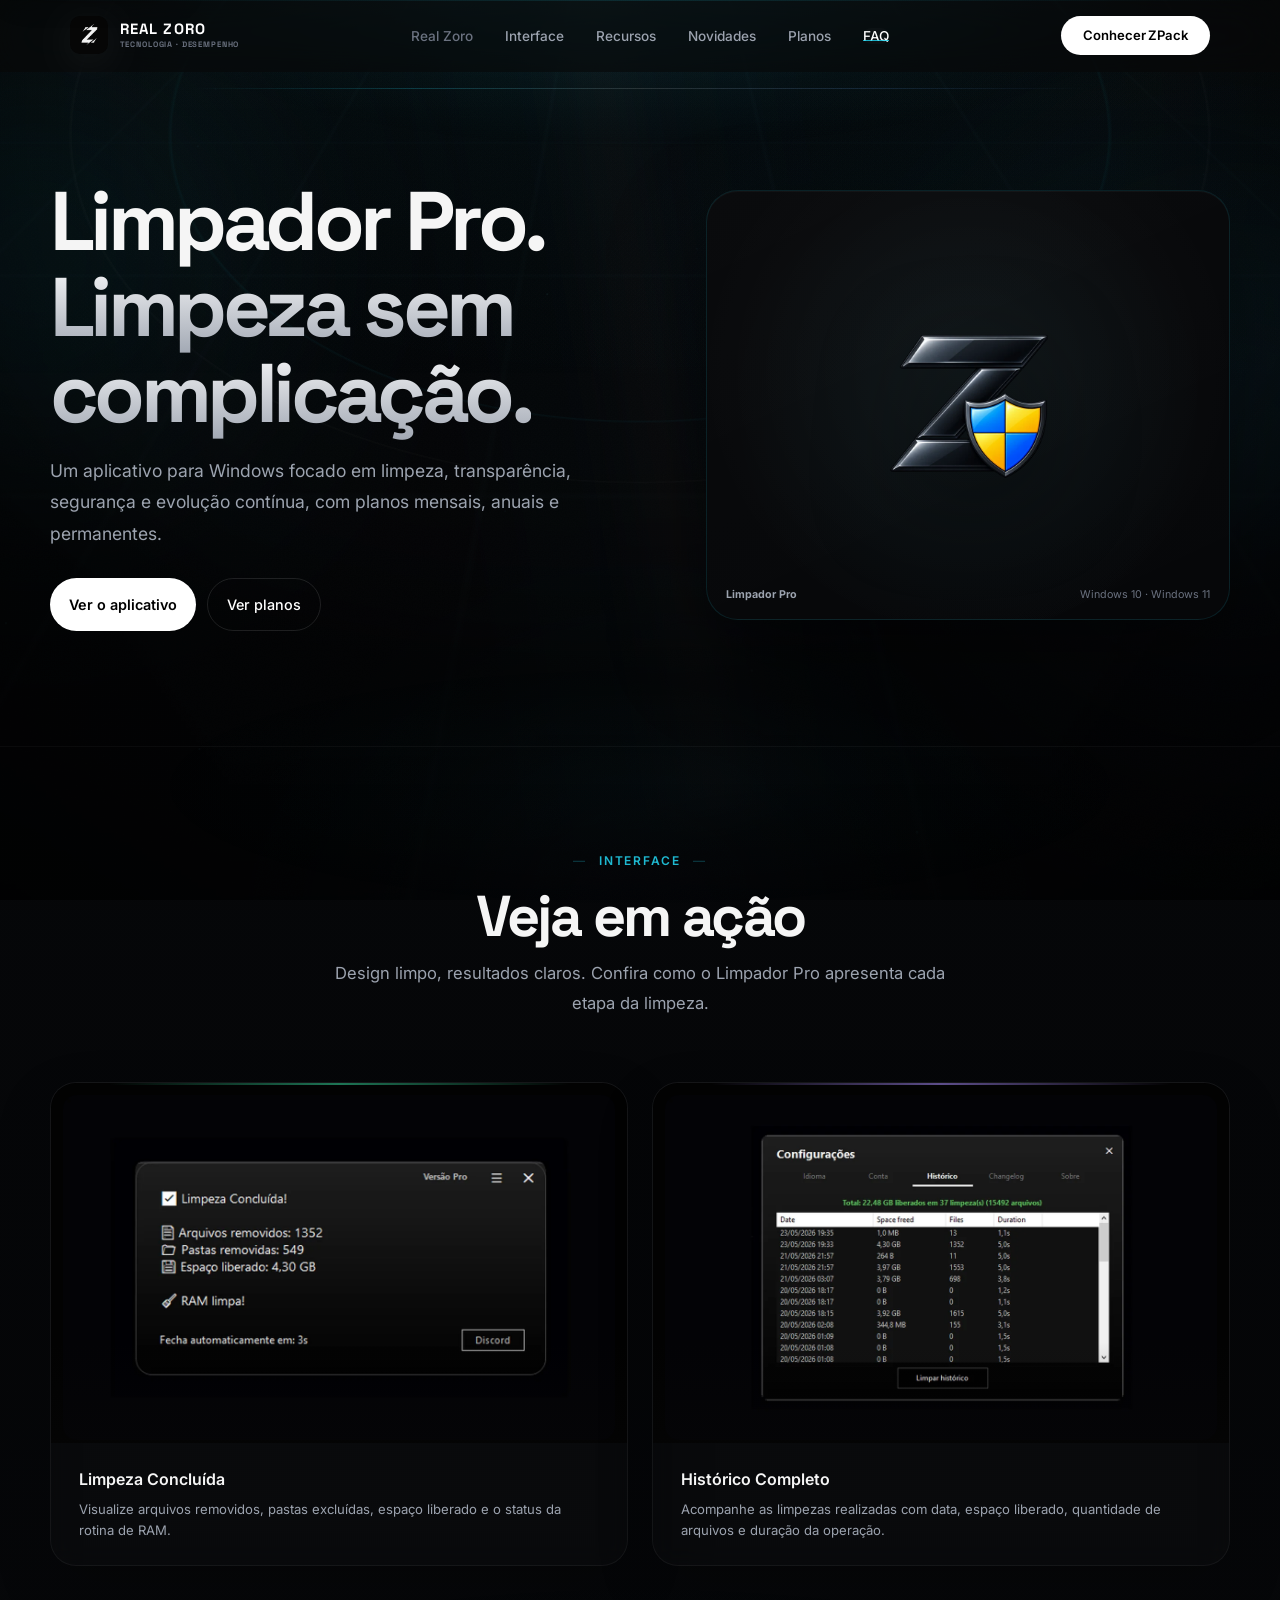
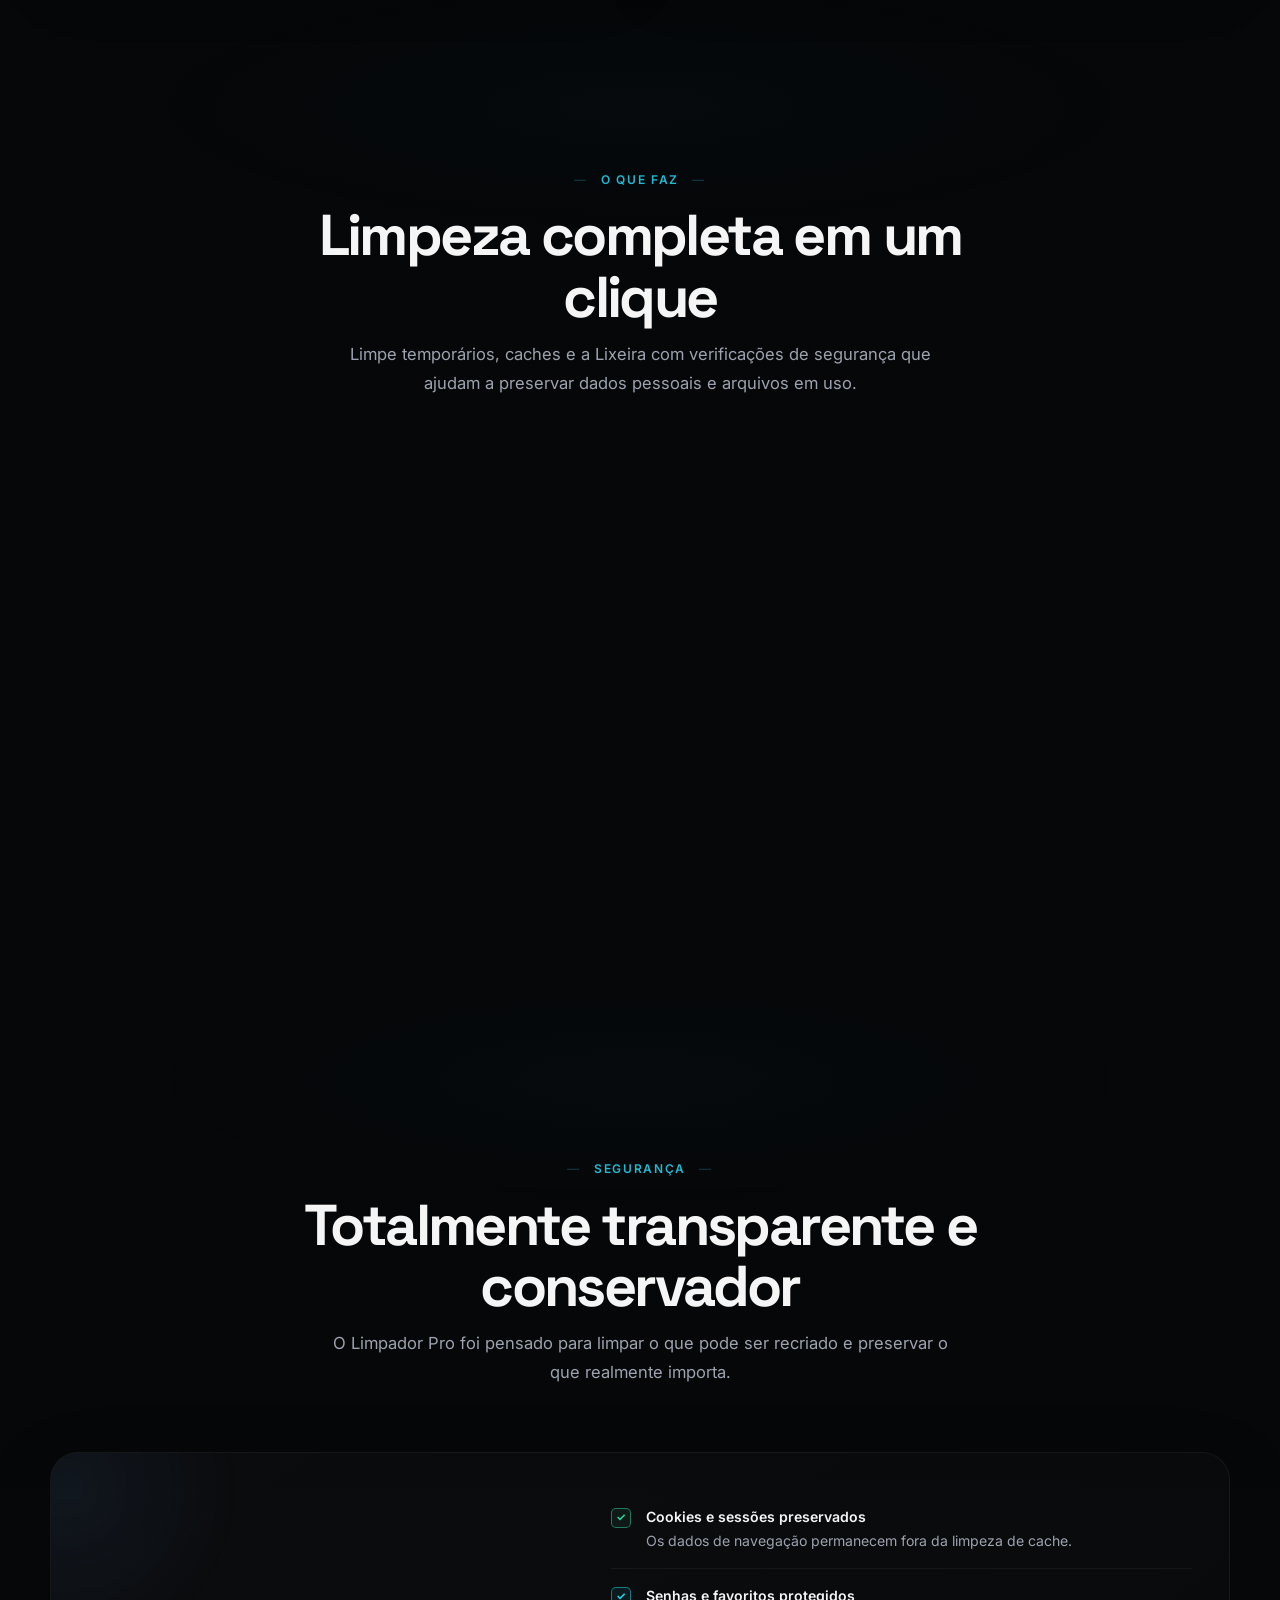
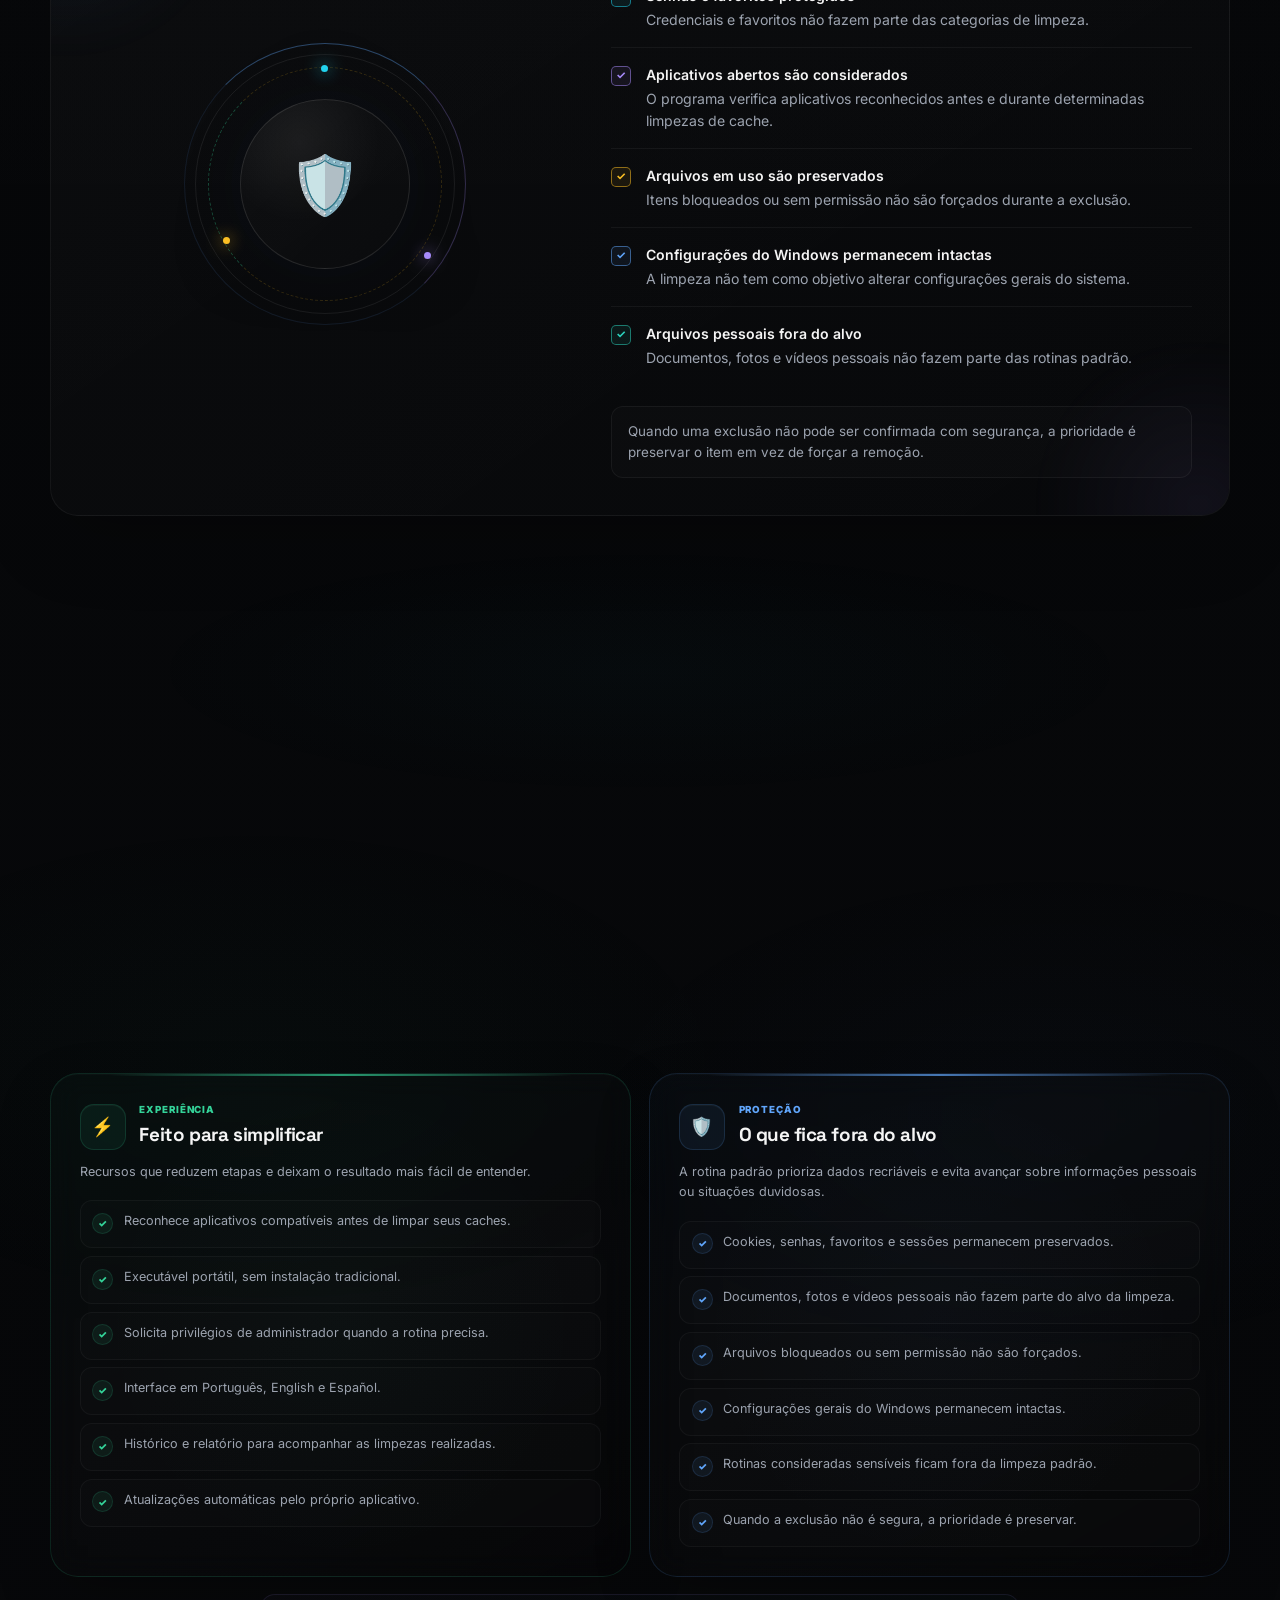
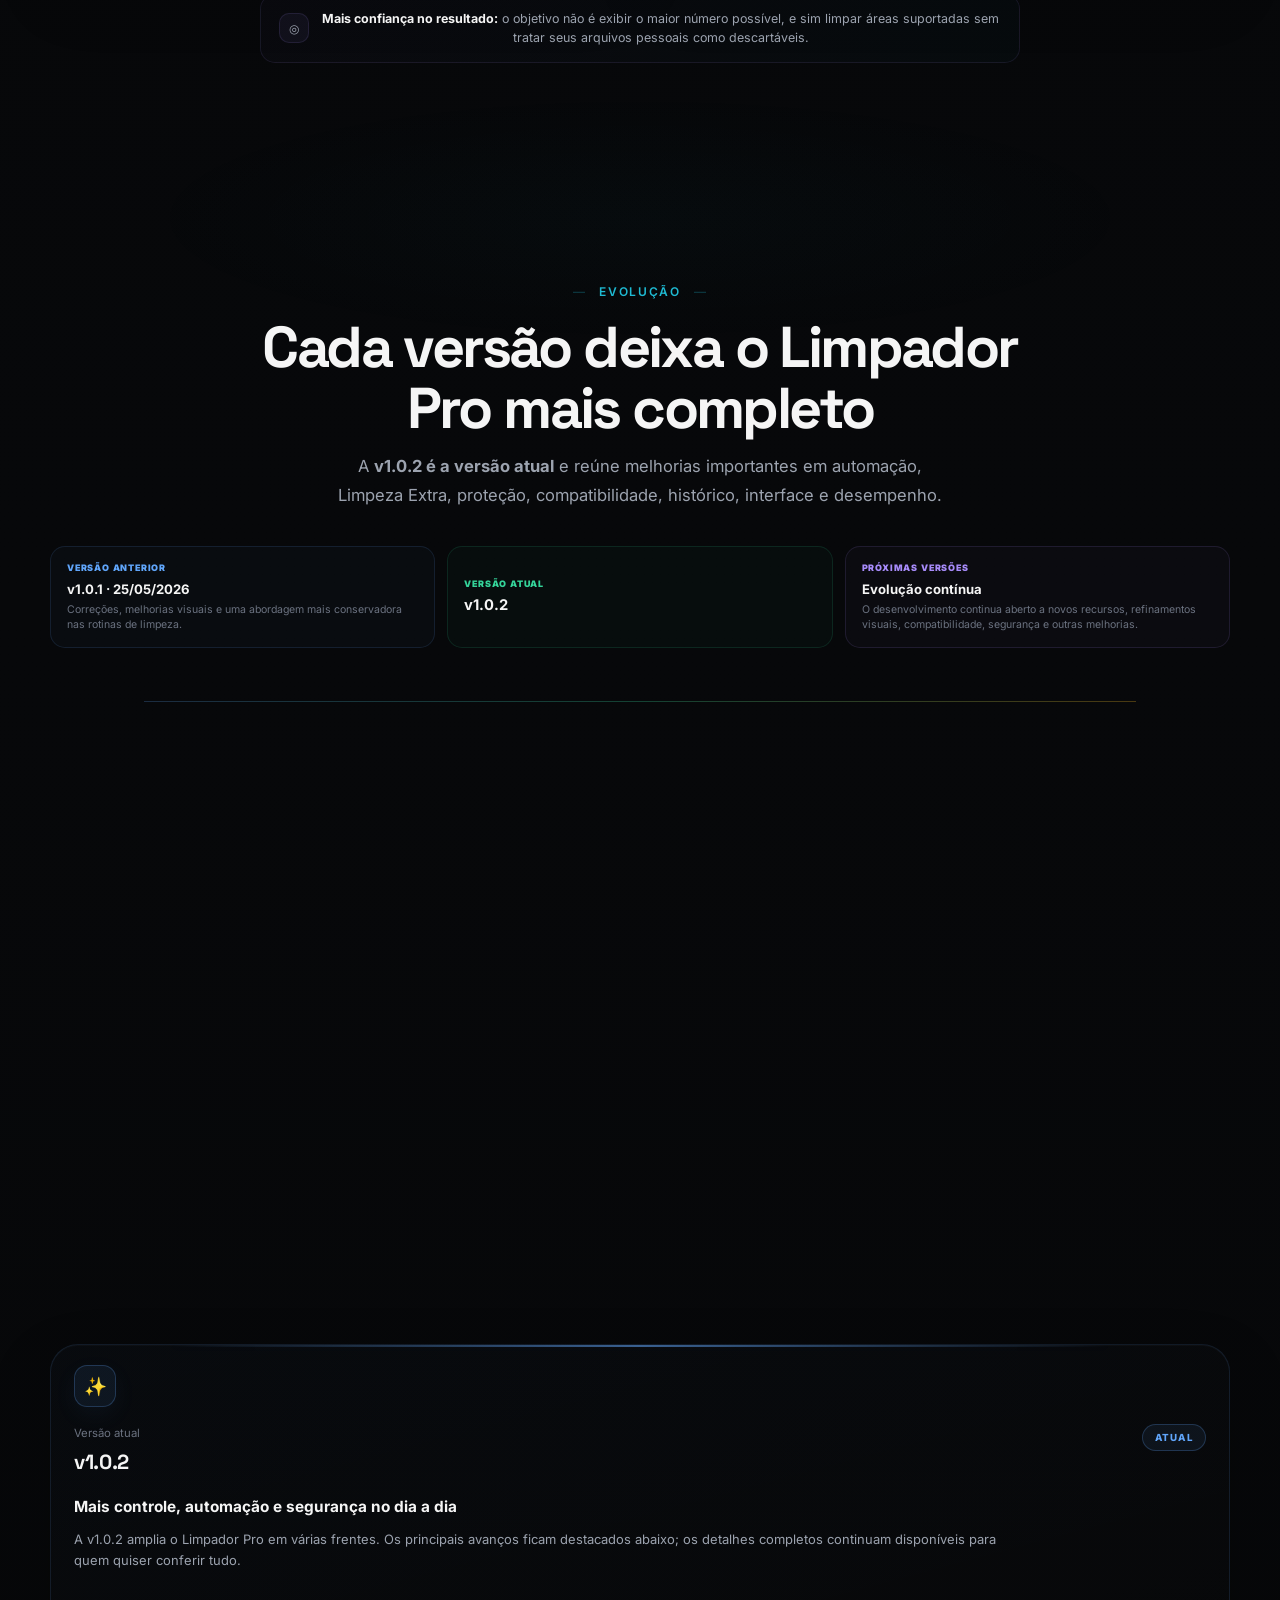
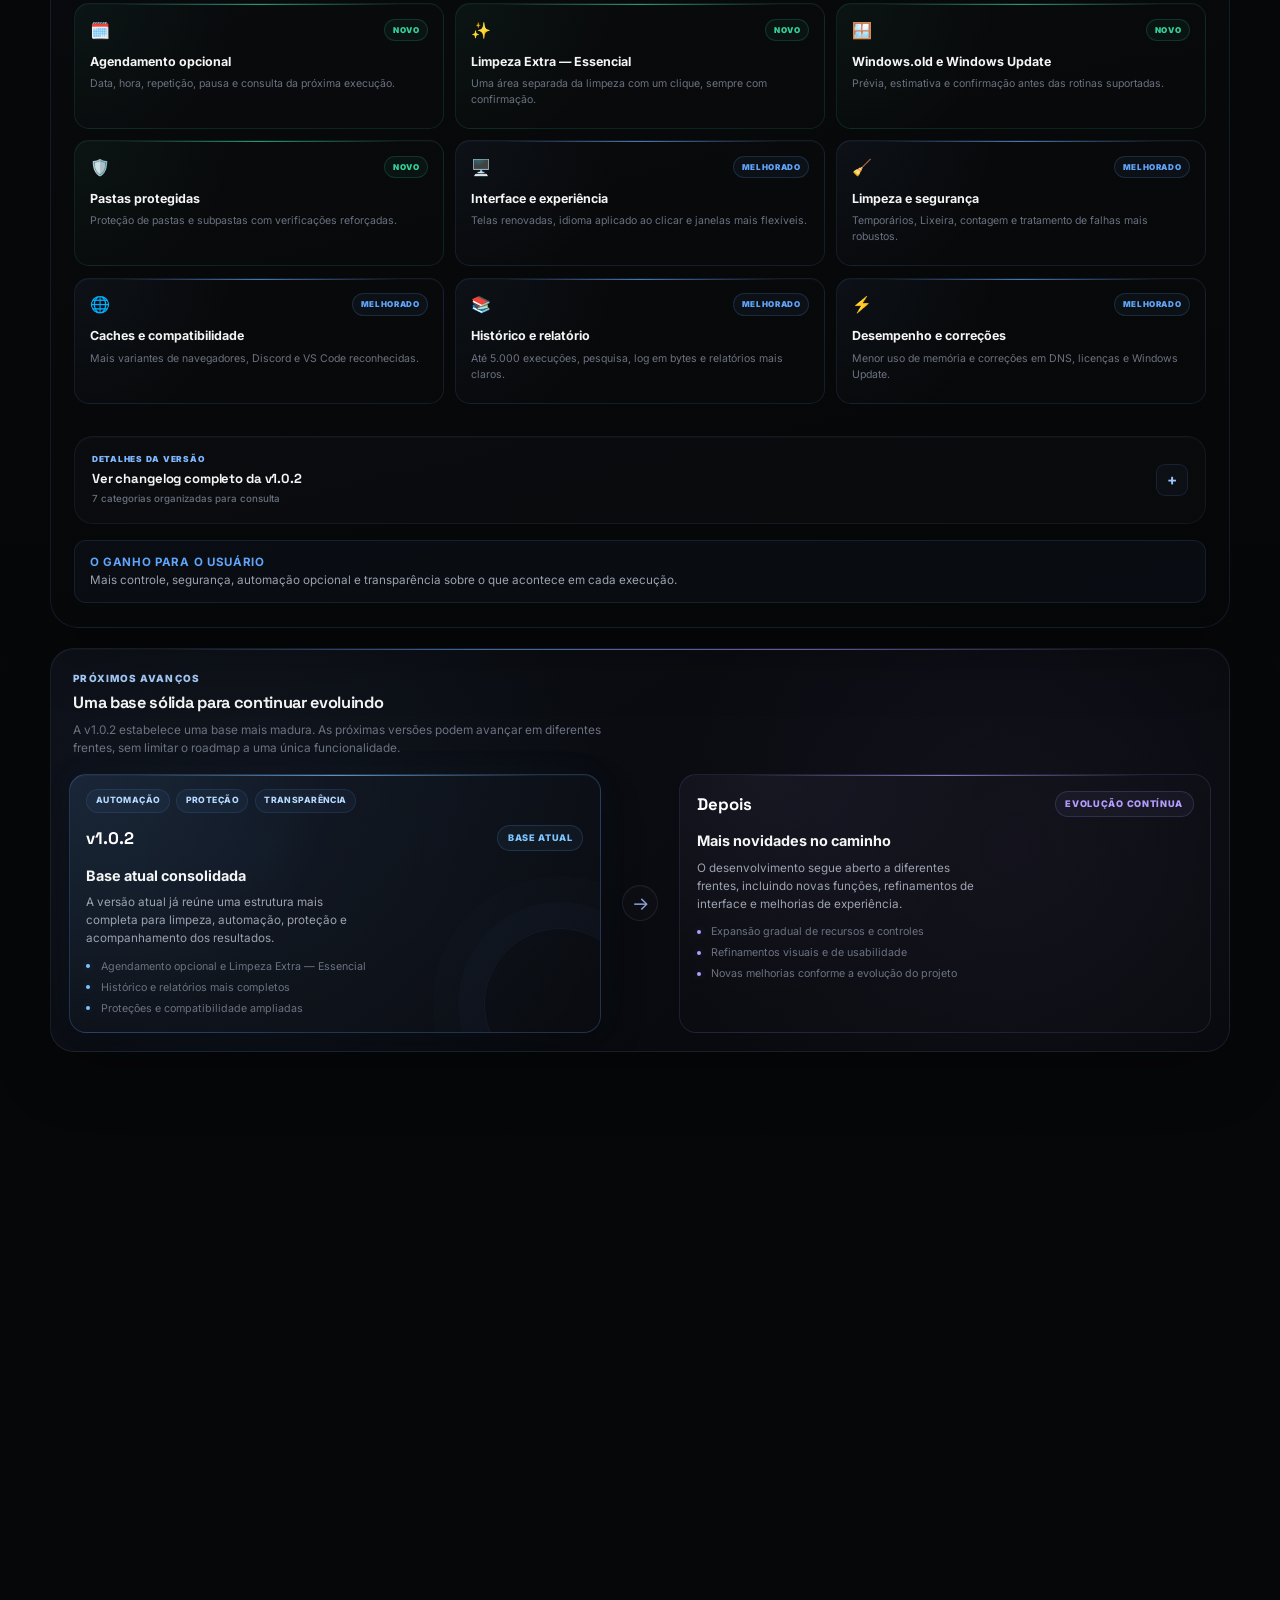
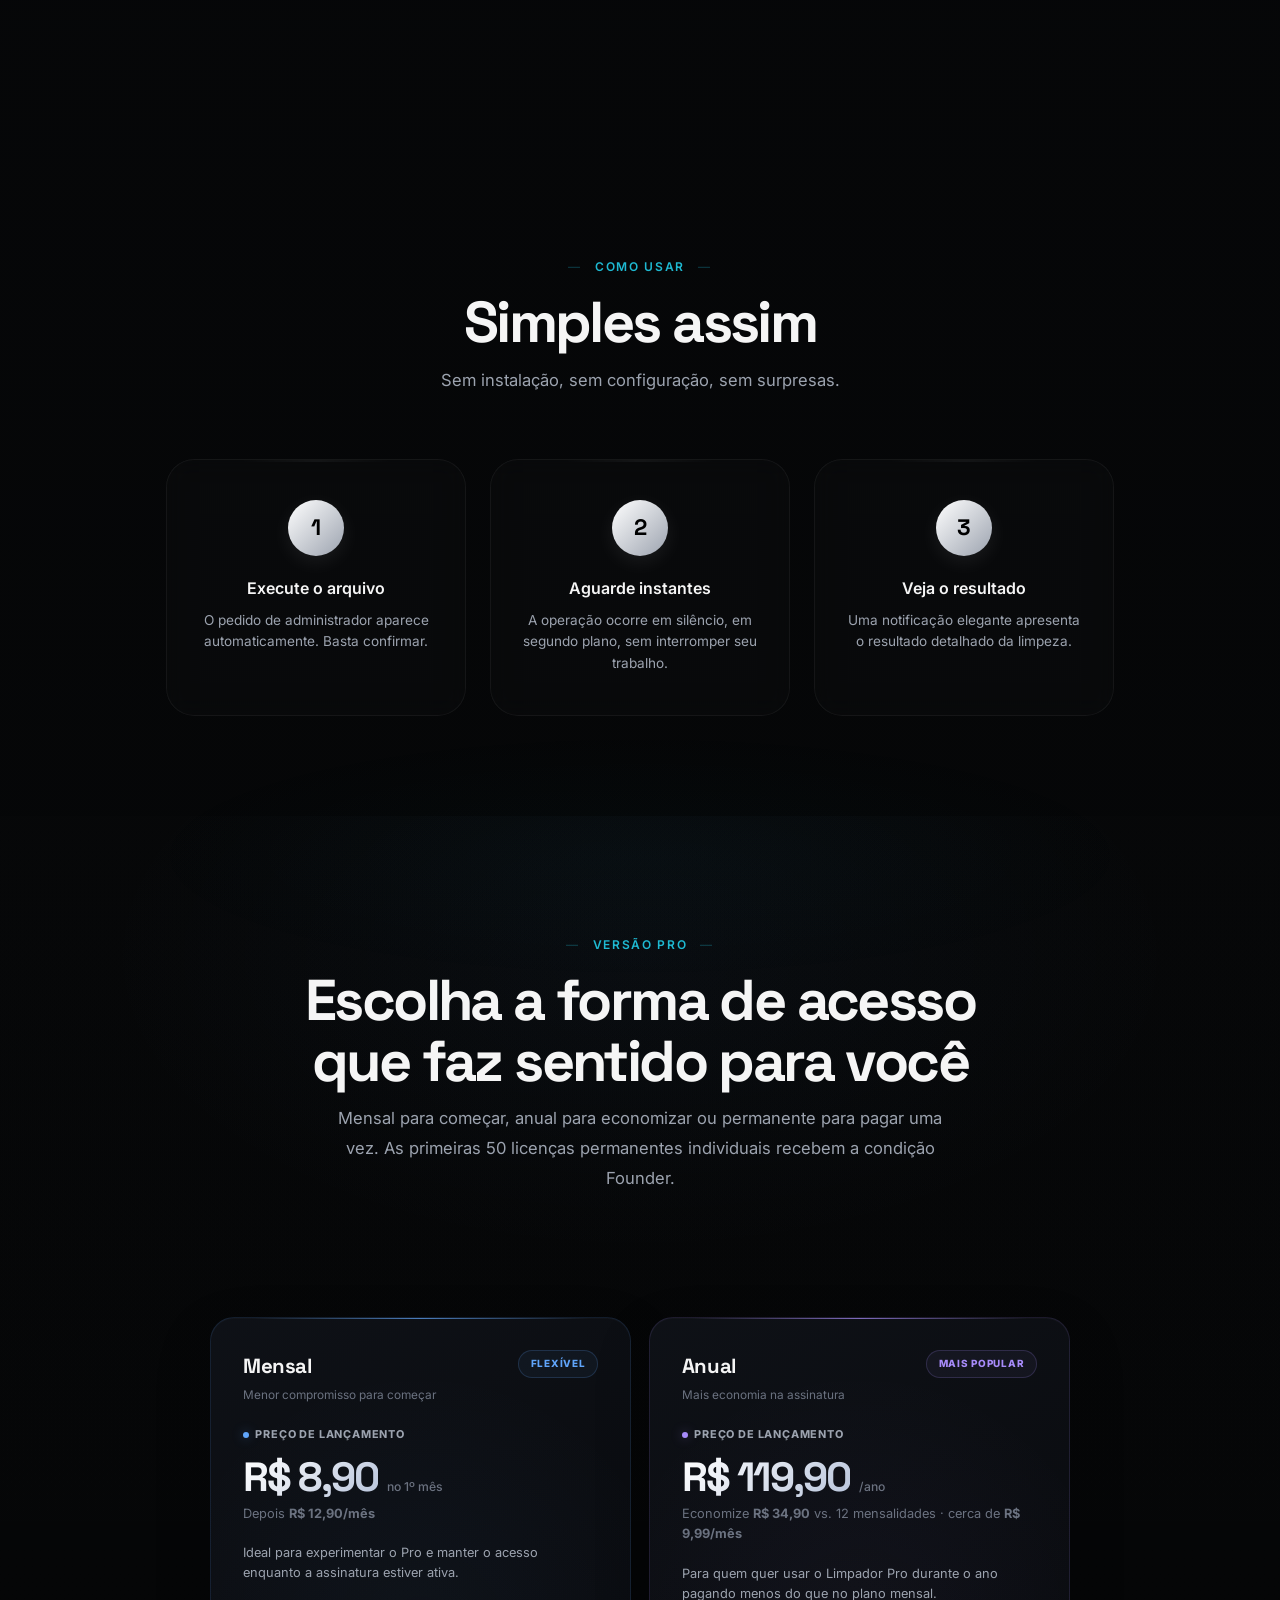
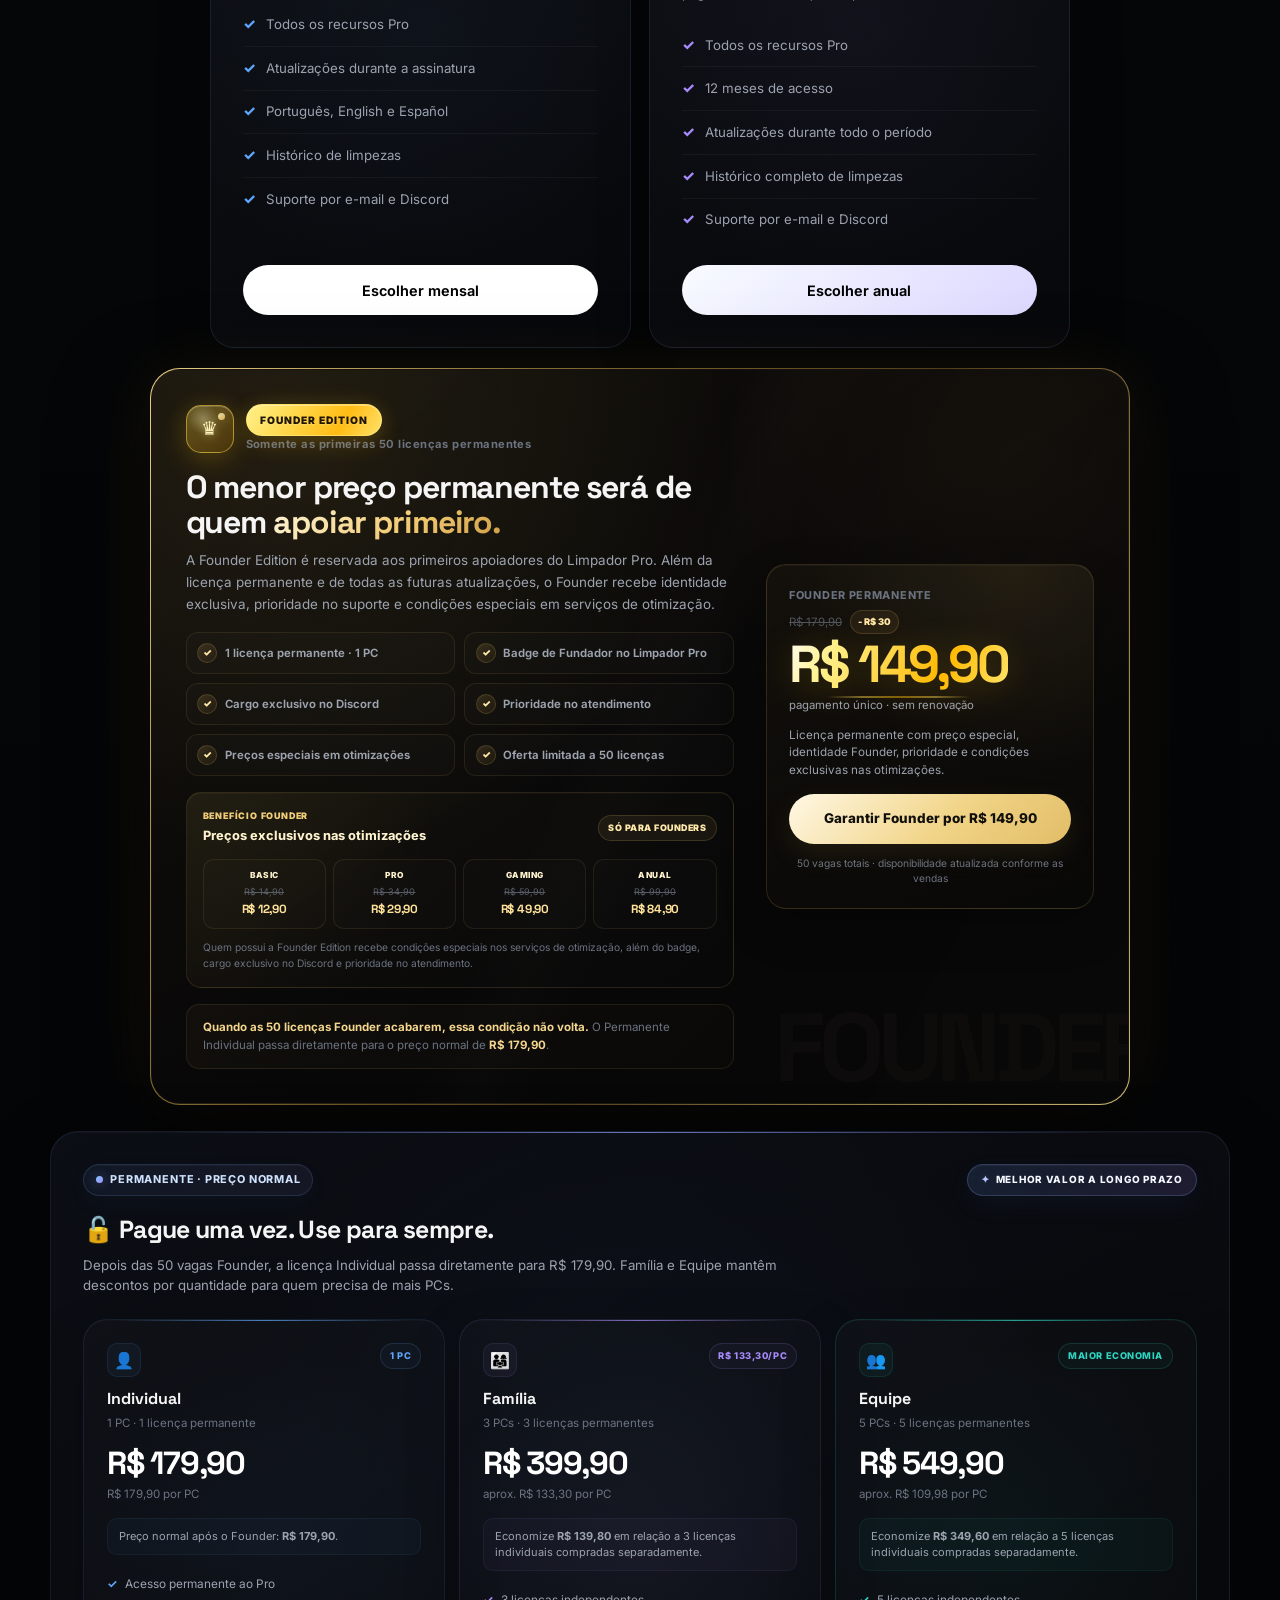
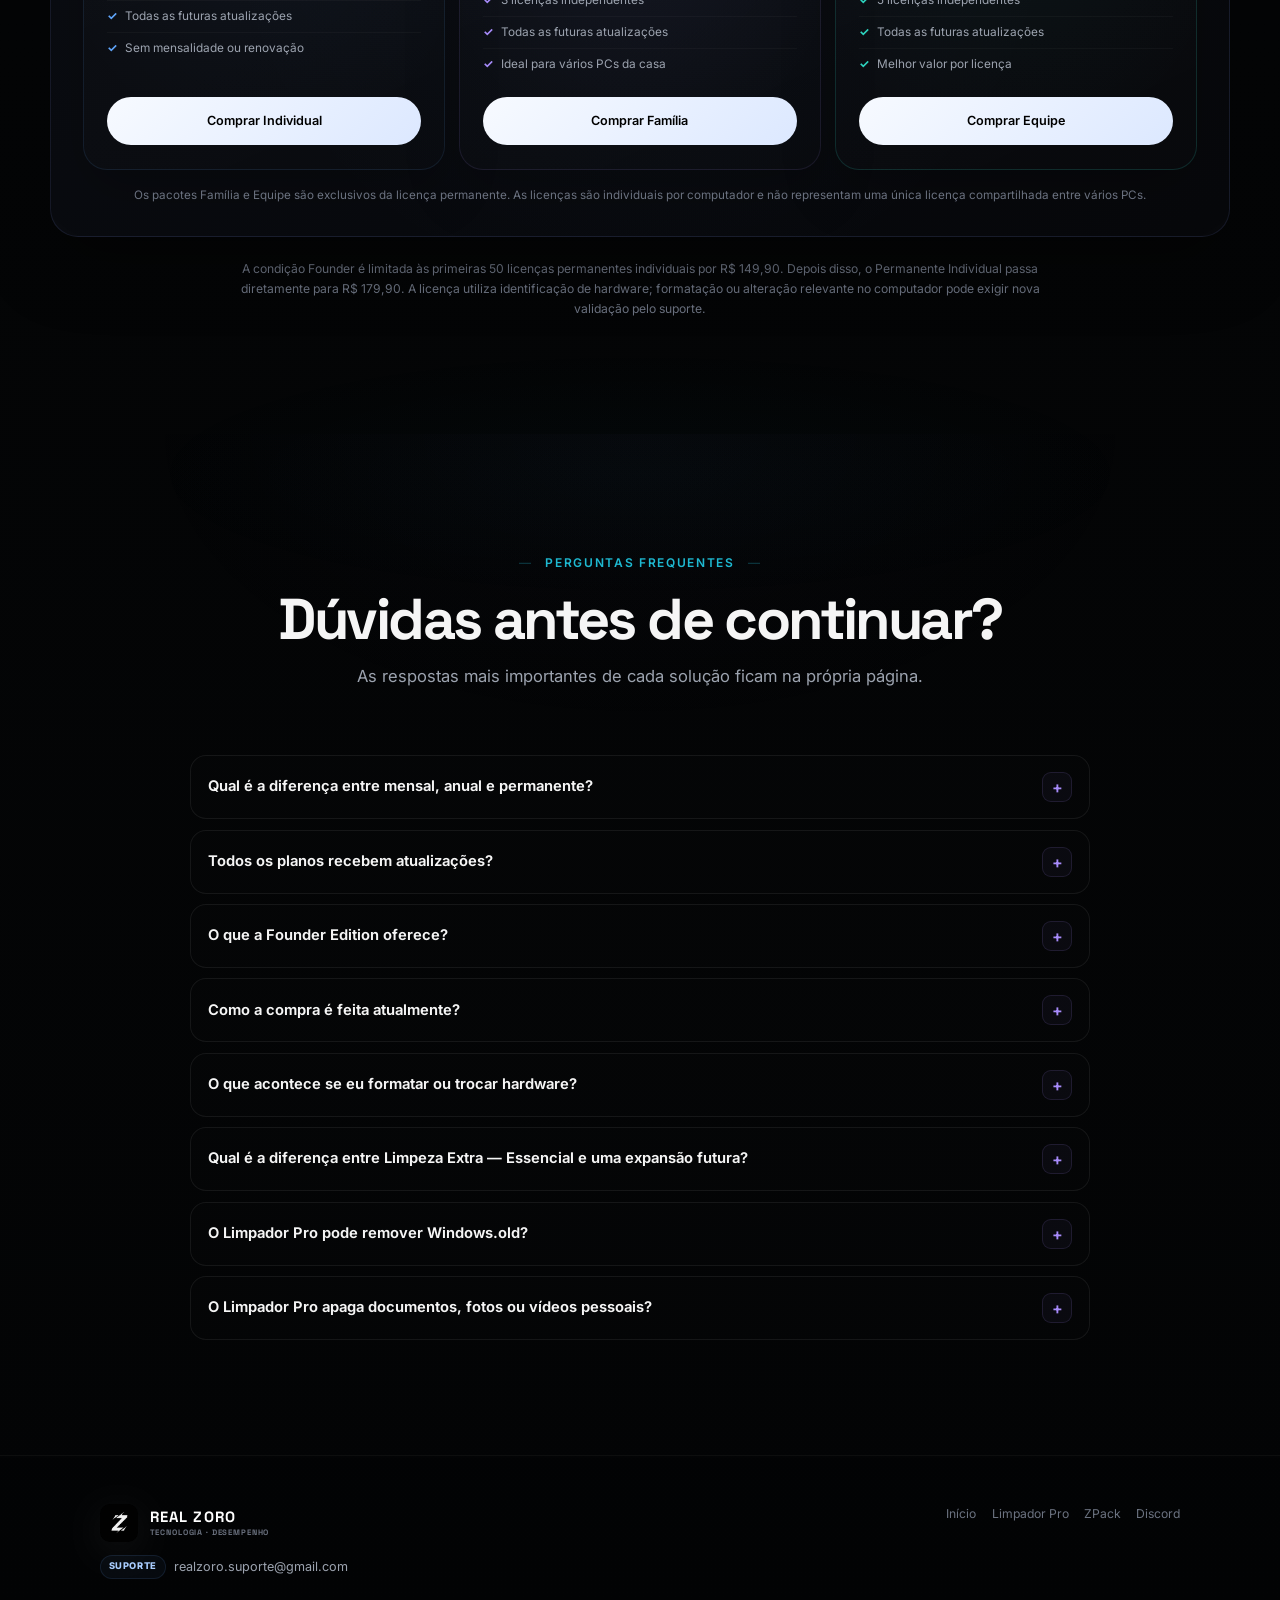
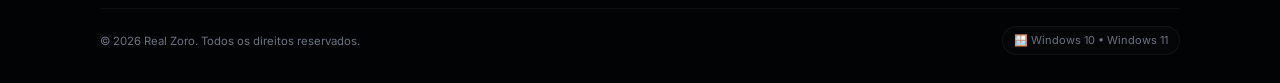
==== commit 131703df: "Add files via upload" ====
--- a/limpador-pro/index.html
+++ b/limpador-pro/index.html
@@ -186,8 +186,7 @@
 <span>Correções, melhorias visuais e uma abordagem mais conservadora nas rotinas de limpeza.</span>
 </div><div class="release-state current">
 <small>Versão atual</small>
-<strong>v1.0.2 · Limpeza Extra — Essencial</strong>
-<span>Atualização pública com agendamento opcional, Limpeza Extra, Pastas protegidas e melhorias amplas de segurança, histórico, relatório e desempenho.</span>
+<strong>v1.0.2</strong>
 </div><div class="release-state future">
 <small>Próximas versões</small>
 <strong>Evolução contínua</strong>
@@ -304,10 +303,11 @@
 </article>
 </div>
 <details class="v102-full-details">
-<summary><span>Ver changelog completo da v1.0.2</span><b>+</b></summary>
+<summary><span class="v102-summary-copy"><small>Detalhes da versão</small><strong>Ver changelog completo da v1.0.2</strong><em>7 categorias organizadas para consulta</em></span><b aria-hidden="true">+</b></summary>
 <div class="version-detail-grid v102-detail-grid">
+<div class="v102-detail-intro"><strong>Changelog detalhado</strong><p>Abra as categorias abaixo para entender o que mudou em cada área da v1.0.2. Os destaques principais continuam resumidos acima.</p></div>
 <section class="version-detail-group">
-<h5>Interface e experiência <span>Melhorado</span></h5>
+<h5><i>01</i><b>Interface e experiência</b><span>Melhorado</span></h5>
 <ul class="version-list">
 <li>Janelas respeitam a alternância entre aplicativos, sem permanecer sempre no topo.</li>
 <li>Telas de Idioma, Histórico, Relatório e Sobre renovadas, com melhor organização e leitura.</li>
@@ -317,7 +317,7 @@
 </ul>
 </section>
 <section class="version-detail-group">
-<h5>Limpeza <span>Melhorado</span></h5>
+<h5><i>02</i><b>Limpeza</b><span>Melhorado</span></h5>
 <ul class="version-list">
 <li>Agendamento opcional da limpeza comum: escolha a data e hora inicial e a repetição diária ou por intervalo. Permite pausar, remover e consultar a próxima execução.</li>
 <li>Configuração guiada, resumo antes de ativar e layout adaptado ao tamanho da janela. Não adia durante jogos; execuções automáticas são identificadas no histórico.</li>
@@ -327,7 +327,7 @@
 </ul>
 </section>
 <section class="version-detail-group">
-<h5>Limpeza Extra <span>Novo</span></h5>
+<h5><i>03</i><b>Limpeza Extra</b><span>Novo</span></h5>
 <ul class="version-list">
 <li>Adicionada Limpeza Extra — Essencial, separada da limpeza com um clique e sempre com confirmação antes de excluir.</li>
 <li>Downloads: selecione arquivos e pastas individualmente ou selecione tudo; confira o espaço estimado antes de confirmar a exclusão permanente.</li>
@@ -337,21 +337,21 @@
 </ul>
 </section>
 <section class="version-detail-group">
-<h5>Caches de aplicativos <span>Melhorado</span></h5>
+<h5><i>04</i><b>Caches de aplicativos</b><span>Melhorado</span></h5>
 <ul class="version-list">
 <li>Compatibilidade ampliada com Chrome Beta, Dev e Canary; Edge Beta, Dev e Canary; Brave Beta e Nightly; Discord PTB e Canary; e VS Code Insiders.</li>
 <li>Melhor identificação dos caches compatíveis, incluindo Opera. Dados necessários para conteúdo offline são preservados.</li>
 </ul>
 </section>
 <section class="version-detail-group">
-<h5>Segurança <span>Melhorado</span></h5>
+<h5><i>05</i><b>Segurança</b><span>Melhorado</span></h5>
 <ul class="version-list">
 <li>Adicionadas Pastas protegidas, incluindo subpastas. Verificações reforçadas para arquivos em uso, sem permissão, de sistema, somente leitura e caminhos redirecionados.</li>
 <li>Melhor detecção de aplicativos em execução antes da limpeza dos caches e maior segurança na limpeza de arquivos deixados pelo atualizador.</li>
 </ul>
 </section>
 <section class="version-detail-group">
-<h5>Histórico e relatório <span>Melhorado</span></h5>
+<h5><i>06</i><b>Histórico e relatório</b><span>Melhorado</span></h5>
 <ul class="version-list">
 <li>Exportação de log com todos os itens registrados, tamanhos exatos em bytes e conferência dos totais. Dados indisponíveis são identificados.</li>
 <li>Histórico ampliado para até 5.000 execuções, com detalhes pesquisáveis de cada limpeza.</li>
@@ -360,7 +360,7 @@
 </ul>
 </section>
 <section class="version-detail-group version-detail-wide">
-<h5>Correções e desempenho <span>Melhorado</span></h5>
+<h5><i>07</i><b>Correções e desempenho</b><span>Melhorado</span></h5>
 <ul class="version-list">
 <li>Compatibilidade com licenças já ativadas ao atualizar o aplicativo em sistemas de 64 bits.</li>
 <li>Melhorado o desempenho da limpeza, com menor uso de memória em determinadas operações e sem retirar verificações de segurança.</li>
@@ -651,4 +651,4 @@
 </div>
 <p class="pricing-footnote">A condição Founder é limitada às primeiras 50 licenças permanentes individuais por R$ 149,90. Depois disso, o Permanente Individual passa diretamente para R$ 179,90. A licença utiliza identificação de hardware; formatação ou alteração relevante no computador pode exigir nova validação pelo suporte.</p>
 </div>
-</section><section class="sec-faq" id="faq"><div class="wrap"><div class="sec-head reveal"><span class="sec-label">Perguntas frequentes</span><h2 class="sec-title">Dúvidas antes de continuar?</h2><p class="sec-desc">As respostas mais importantes de cada solução ficam na própria página.</p></div><div class="faq-shell"><details class="faq-item reveal"><summary>Qual é a diferença entre mensal, anual e permanente?</summary><div class="faq-answer">O mensal começa em <strong>R$ 8,90 no primeiro mês</strong> e passa para <strong>R$ 12,90/mês</strong>. O anual custa <strong>R$ 119,90</strong> por 12 meses. A licença permanente é paga uma única vez e não exige renovação.</div></details><details class="faq-item reveal"><summary>Todos os planos recebem atualizações?</summary><div class="faq-answer">Sim. <strong>Todos os planos do Limpador Pro recebem atualizações enquanto o acesso estiver ativo.</strong> Nos planos mensal e anual, elas são incluídas durante a assinatura; nas licenças permanentes, continuam sem mensalidade ou renovação.</div></details><details class="faq-item reveal"><summary>O que a Founder Edition oferece?</summary><div class="faq-answer">A Founder Edition é limitada às primeiras <strong>50 licenças permanentes individuais</strong> e inclui badge de Fundador no aplicativo, cargo exclusivo no Discord, prioridade no atendimento e preços especiais nas otimizações ZPack.</div></details><details class="faq-item reveal"><summary>Como a compra é feita atualmente?</summary><div class="faq-answer">No momento, a compra é atendida pelo <a href="https://discord.gg/urYvqz3s69" rel="noopener noreferrer" target="_blank">Discord</a>. O checkout direto fica para uma etapa futura.</div></details><details class="faq-item reveal"><summary>O que acontece se eu formatar ou trocar hardware?</summary><div class="faq-answer">A licença utiliza identificação de hardware. Uma formatação ou alteração relevante no computador pode exigir <strong>nova validação pelo suporte</strong>.</div></details><details class="faq-item reveal"><summary>Qual é a diferença entre Limpeza Extra — Essencial e a completa?</summary><div class="faq-answer">A <strong>v1.0.2</strong> introduz a Limpeza Extra — Essencial. A <strong>v1.1.0</strong> fica reservada para a implementação completa, com expansão de categorias, controles e funcionalidades maiores.</div></details><details class="faq-item reveal"><summary>O Limpador Pro pode remover Windows.old?</summary><div class="faq-answer">Na v1.0.2, a Limpeza Extra — Essencial detecta <strong>Windows.old</strong> quando a pasta estiver presente e permite ao usuário escolher removê-la.</div></details><details class="faq-item reveal"><summary>O Limpador Pro apaga documentos, fotos ou vídeos pessoais?</summary><div class="faq-answer">As rotinas padrão são direcionadas às áreas suportadas de limpeza. <strong>Documentos, fotos e vídeos pessoais não fazem parte do alvo da limpeza padrão.</strong></div></details></div></div></section></main><footer class="footer page-footer"><div class="foot-inner"><div class="foot-brand"><a class="logo realzoro-logo" href="../"><img alt="" class="brand-logo-small" decoding="async" fetchpriority="low" height="38" loading="lazy" src="../assets/LogoZ.webp" width="38"/><span class="realzoro-name"><strong>REAL ZORO</strong><small>Tecnologia · Desempenho</small></span></a><a class="foot-email" href="mailto:realzoro.suporte@gmail.com"><span class="foot-email-label">Suporte</span><span>realzoro.suporte@gmail.com</span></a></div><nav aria-label="Links do rodapé" class="foot-nav"><a href="../">Início</a><a href="./">Limpador Pro</a><a href="../zpack/">ZPack</a><a href="https://discord.gg/urYvqz3s69" rel="noopener noreferrer" target="_blank">Discord</a></nav></div><div class="foot-bottom"><p>© 2026 Real Zoro. Todos os direitos reservados.</p><span class="os-tag">🪟 Windows 10 • Windows 11</span></div></footer><div class="mobile-buybar page-cta"><div class="mobile-buybar-copy"><strong>Limpador Pro</strong><span>A partir de R$ 8,90</span></div><a href="#preco">Ver planos</a></div><div aria-label="Visualização ampliada da imagem" aria-modal="true" class="lightbox" id="lightbox" role="dialog"><div class="lightbox-inner"><button aria-label="Fechar imagem ampliada" class="lightbox-close" id="lightboxClose" type="button">×</button><img alt="" id="lightboxImage"/></div></div><script defer="" src="../assets/script.js"></script></body></html>+</section><section class="sec-faq" id="faq"><div class="wrap"><div class="sec-head reveal"><span class="sec-label">Perguntas frequentes</span><h2 class="sec-title">Dúvidas antes de continuar?</h2><p class="sec-desc">As respostas mais importantes de cada solução ficam na própria página.</p></div><div class="faq-shell"><details class="faq-item reveal"><summary>Qual é a diferença entre mensal, anual e permanente?</summary><div class="faq-answer">O mensal começa em <strong>R$ 8,90 no primeiro mês</strong> e passa para <strong>R$ 12,90/mês</strong>. O anual custa <strong>R$ 119,90</strong> por 12 meses. A licença permanente é paga uma única vez e não exige renovação.</div></details><details class="faq-item reveal"><summary>Todos os planos recebem atualizações?</summary><div class="faq-answer">Sim. <strong>Todos os planos do Limpador Pro recebem atualizações enquanto o acesso estiver ativo.</strong> Nos planos mensal e anual, elas são incluídas durante a assinatura; nas licenças permanentes, continuam sem mensalidade ou renovação.</div></details><details class="faq-item reveal"><summary>O que a Founder Edition oferece?</summary><div class="faq-answer">A Founder Edition é limitada às primeiras <strong>50 licenças permanentes individuais</strong> e inclui badge de Fundador no aplicativo, cargo exclusivo no Discord, prioridade no atendimento e preços especiais nas otimizações ZPack.</div></details><details class="faq-item reveal"><summary>Como a compra é feita atualmente?</summary><div class="faq-answer">No momento, a compra é atendida pelo <a href="https://discord.gg/urYvqz3s69" rel="noopener noreferrer" target="_blank">Discord</a>. O checkout direto fica para uma etapa futura.</div></details><details class="faq-item reveal"><summary>O que acontece se eu formatar ou trocar hardware?</summary><div class="faq-answer">A licença utiliza identificação de hardware. Uma formatação ou alteração relevante no computador pode exigir <strong>nova validação pelo suporte</strong>.</div></details><details class="faq-item reveal"><summary>Qual é a diferença entre Limpeza Extra — Essencial e uma expansão futura?</summary><div class="faq-answer">A <strong>v1.0.2</strong> introduz a Limpeza Extra — Essencial com escopo controlado. Em versões futuras, essa área pode receber novas categorias, controles e recursos, junto de outras melhorias do aplicativo.</div></details><details class="faq-item reveal"><summary>O Limpador Pro pode remover Windows.old?</summary><div class="faq-answer">Na v1.0.2, a Limpeza Extra — Essencial detecta <strong>Windows.old</strong> quando a pasta estiver presente e permite ao usuário escolher removê-la.</div></details><details class="faq-item reveal"><summary>O Limpador Pro apaga documentos, fotos ou vídeos pessoais?</summary><div class="faq-answer">As rotinas padrão são direcionadas às áreas suportadas de limpeza. <strong>Documentos, fotos e vídeos pessoais não fazem parte do alvo da limpeza padrão.</strong></div></details></div></div></section></main><footer class="footer page-footer"><div class="foot-inner"><div class="foot-brand"><a class="logo realzoro-logo" href="../"><img alt="" class="brand-logo-small" decoding="async" fetchpriority="low" height="38" loading="lazy" src="../assets/LogoZ.webp" width="38"/><span class="realzoro-name"><strong>REAL ZORO</strong><small>Tecnologia · Desempenho</small></span></a><a class="foot-email" href="mailto:realzoro.suporte@gmail.com"><span class="foot-email-label">Suporte</span><span>realzoro.suporte@gmail.com</span></a></div><nav aria-label="Links do rodapé" class="foot-nav"><a href="../">Início</a><a href="./">Limpador Pro</a><a href="../zpack/">ZPack</a><a href="https://discord.gg/urYvqz3s69" rel="noopener noreferrer" target="_blank">Discord</a></nav></div><div class="foot-bottom"><p>© 2026 Real Zoro. Todos os direitos reservados.</p><span class="os-tag">🪟 Windows 10 • Windows 11</span></div></footer><div class="mobile-buybar page-cta"><div class="mobile-buybar-copy"><strong>Limpador Pro</strong><span>A partir de R$ 8,90</span></div><a href="#preco">Ver planos</a></div><div aria-label="Visualização ampliada da imagem" aria-modal="true" class="lightbox" id="lightbox" role="dialog"><div class="lightbox-inner"><button aria-label="Fechar imagem ampliada" class="lightbox-close" id="lightboxClose" type="button">×</button><img alt="" id="lightboxImage"/></div></div><script defer="" src="../assets/script.js"></script></body></html>
--- a/assets/style.css
+++ b/assets/style.css
@@ -1460,3 +1460,100 @@
   .page-zpack .optimization-list.plan-list-split{grid-template-columns:1fr}
   .page-zpack .plan-meta-grid{grid-template-columns:1fr}
 }
+
+
+/* === Refino v11: evolução mais limpa + ZPack restaurado ao visual v9 === */
+
+/* Status atual: versão somente */
+.page-limpador .release-state.current{display:flex;flex-direction:column;justify-content:center}
+.page-limpador .release-state.current strong{font-size:.92rem;margin-bottom:0}
+
+/* v1.0.2: remove o brilho amarelo do card pai e mantém os destaques acima dele */
+.page-limpador .changelog-grid .current-release{--ver:var(--blue);--ver-rgb:var(--blue-rgb);background:linear-gradient(165deg,rgba(96,165,250,.025),rgba(255,255,255,.006) 44%,rgba(0,0,0,.12));border-color:rgba(96,165,250,.12);box-shadow:0 26px 62px rgba(0,0,0,.24),inset 0 1px 0 rgba(255,255,255,.025)}
+.page-limpador .changelog-grid .current-release::after{display:none!important}
+.page-limpador .changelog-grid .current-release:hover{transform:none;border-color:rgba(96,165,250,.16);box-shadow:0 26px 62px rgba(0,0,0,.24),inset 0 1px 0 rgba(255,255,255,.025)}
+.page-limpador .changelog-grid .current-release::before{background:linear-gradient(90deg,transparent,#60a5fa,transparent);opacity:.55;box-shadow:0 0 12px rgba(96,165,250,.08)}
+
+/* Destaques: animação própria sem overlay por cima */
+.page-limpador .v102-highlight{transition:transform .28s var(--ease),border-color .28s var(--ease),box-shadow .28s var(--ease),background .28s var(--ease)}
+.page-limpador .v102-highlight:hover{transform:translateY(-4px);border-color:rgba(var(--hi),.26);background:radial-gradient(240px circle at 0 0,rgba(var(--hi),.07),transparent 66%),rgba(255,255,255,.011);box-shadow:0 14px 30px rgba(0,0,0,.22),inset 0 1px 0 rgba(255,255,255,.03)}
+.page-limpador .v102-highlight:hover .v102-icon{transform:translateY(-1px) scale(1.08)}
+.page-limpador .v102-icon{display:inline-block;transition:transform .28s var(--ease)}
+
+/* Changelog expandível: painel organizado para consulta */
+.page-limpador .v102-full-details{margin-top:1rem;border-radius:19px;border:1px solid rgba(96,165,250,.10);background:linear-gradient(165deg,rgba(96,165,250,.018),rgba(255,255,255,.006));box-shadow:inset 0 1px 0 rgba(255,255,255,.025);transition:border-color .3s var(--ease),box-shadow .3s var(--ease)}
+.page-limpador .v102-full-details[open]{border-color:rgba(96,165,250,.18);box-shadow:0 18px 38px rgba(0,0,0,.18),inset 0 1px 0 rgba(255,255,255,.025)}
+.page-limpador .v102-full-details summary{padding:1rem 1.05rem;background:rgba(255,255,255,.006)}
+.page-limpador .v102-summary-copy{display:grid;gap:.14rem;min-width:0}
+.page-limpador .v102-summary-copy small{color:#7fb8ff;font-size:.52rem;font-weight:900;letter-spacing:.09em;text-transform:uppercase}
+.page-limpador .v102-summary-copy strong{color:var(--text);font-family:'Space Grotesk',sans-serif;font-size:.82rem;letter-spacing:-.01em}
+.page-limpador .v102-summary-copy em{color:var(--text-muted);font-style:normal;font-size:.61rem;font-weight:500}
+.page-limpador .v102-full-details summary b{flex:0 0 32px;width:32px;height:32px}
+.page-limpador .v102-detail-grid{gap:.75rem;padding:0 .9rem .9rem}
+.page-limpador .v102-detail-intro{grid-column:1/-1;padding:.9rem 1rem .2rem}
+.page-limpador .v102-detail-intro strong{display:block;margin-bottom:.2rem;color:#b8d9ff;font-size:.76rem}
+.page-limpador .v102-detail-intro p{margin:0;color:var(--text-muted);font-size:.65rem;line-height:1.55;max-width:760px}
+.page-limpador .v102-detail-grid .version-detail-group{position:relative;overflow:hidden;padding:1rem 1.05rem;border-radius:15px;border-color:rgba(96,165,250,.08);background:rgba(255,255,255,.008)}
+.page-limpador .v102-detail-grid .version-detail-group::before{content:'';position:absolute;left:0;top:14px;bottom:14px;width:2px;border-radius:2px;background:linear-gradient(180deg,#60a5fa,rgba(96,165,250,.08));opacity:.52}
+.page-limpador .v102-detail-grid .version-detail-group h5{display:grid;grid-template-columns:auto 1fr auto;align-items:center;justify-content:initial;gap:.55rem;margin-bottom:.62rem}
+.page-limpador .v102-detail-grid .version-detail-group h5 i{width:26px;height:26px;display:grid;place-items:center;border-radius:8px;background:rgba(96,165,250,.06);border:1px solid rgba(96,165,250,.1);color:#91c4ff;font-family:Inter,sans-serif;font-style:normal;font-size:.52rem;font-weight:900}
+.page-limpador .v102-detail-grid .version-detail-group h5 b{font-family:'Space Grotesk',sans-serif;font-size:.78rem;color:var(--text);font-weight:700}
+.page-limpador .v102-detail-grid .version-detail-group h5 span{color:#90c2ff;border-color:rgba(96,165,250,.13);background:rgba(96,165,250,.035)}
+.page-limpador .v102-detail-grid .version-list{margin:0}
+.page-limpador .v102-detail-grid .version-list li{font-size:.69rem;line-height:1.55;padding:.45rem 0 .45rem 1rem;border-bottom:1px solid rgba(255,255,255,.025)}
+.page-limpador .v102-detail-grid .version-list li:last-child{border-bottom:0}
+
+/* ZPack: retorna à composição v9, apenas com mais respiro entre os cards */
+.page-zpack .optimization-grid{grid-template-columns:repeat(2,minmax(0,1fr));gap:1.75rem 1.6rem;max-width:1120px;margin-left:auto;margin-right:auto}
+.page-zpack .optimization-card{padding:1.65rem 1.55rem 1.45rem;min-height:auto}
+.page-zpack .optimization-card .optimization-top{min-height:116px;margin-bottom:.95rem}
+.page-zpack .optimization-list{grid-template-columns:1fr!important;gap:.56rem;margin-bottom:1rem}
+.page-zpack .optimization-list li{font-size:.78rem;line-height:1.54;padding:.58rem .68rem .58rem 1.72rem}
+.page-zpack .optimization-support{margin:.1rem 0 1rem;padding:.8rem .88rem}
+.page-zpack .optimization-note{margin-top:auto;padding:.85rem .92rem;font-size:.72rem;line-height:1.62}
+.page-zpack .optimization-card .plan-cta{margin-top:.85rem;min-height:64px}
+.page-zpack .plan-meta-grid{display:contents!important}
+
+/* Anual: conserva o visual v9, só comprime o ritmo vertical da lista longa */
+.page-zpack .optimization-card.annual .optimization-list{gap:.4rem}
+.page-zpack .optimization-card.annual .optimization-list li{padding-top:.46rem;padding-bottom:.46rem;line-height:1.45}
+.page-zpack .optimization-card.annual .optimization-support{margin-bottom:.75rem}
+.page-zpack .optimization-card.annual .optimization-note{padding-top:.72rem;padding-bottom:.72rem}
+
+/* Nota minimalista de compatibilidade com jogos */
+.page-zpack .zpack-game-note{position:relative;z-index:1;max-width:760px;margin:-.65rem auto 1.65rem;display:flex;align-items:center;justify-content:center;gap:.55rem;padding:.68rem .9rem;border-top:1px solid rgba(52,211,153,.08);border-bottom:1px solid rgba(52,211,153,.08);color:var(--text-muted);text-align:center}
+.page-zpack .zpack-game-note span{color:#55e6ad;font-size:.78rem}
+.page-zpack .zpack-game-note p{margin:0;font-size:.69rem;line-height:1.5}
+.page-zpack .zpack-game-note strong{color:#c9f8e5;font-weight:750}
+
+/* Founder ZPack: menos alto e menos chamativo */
+.page-zpack .founder-expanded{margin-top:1.55rem;padding:1.25rem 1.35rem 1.2rem;border-radius:22px;background:radial-gradient(520px circle at 0 0,rgba(243,201,105,.07),transparent 64%),linear-gradient(150deg,rgba(243,201,105,.025),rgba(255,255,255,.005) 55%,rgba(0,0,0,.1))!important;box-shadow:0 22px 52px rgba(0,0,0,.24),0 0 26px rgba(243,201,105,.015),inset 0 1px 0 rgba(255,255,255,.025)!important}
+.page-zpack .founder-expanded .founder-premium-icon{width:48px;height:48px;border-radius:14px;font-size:1.25rem;box-shadow:0 10px 22px rgba(0,0,0,.22),0 0 18px rgba(243,201,105,.05)}
+.page-zpack .founder-premium-copy strong{font-size:1.02rem}
+.page-zpack .founder-perks{gap:.45rem;margin:.05rem 0}
+.page-zpack .founder-perks span{padding:.38rem .58rem;font-size:.61rem;background:rgba(243,201,105,.026)}
+.page-zpack .founder-price-grid{gap:.6rem;margin-top:.1rem}
+.page-zpack .founder-price-item{padding:.72rem .65rem;border-radius:13px;box-shadow:inset 0 1px 0 rgba(255,255,255,.025),0 10px 20px rgba(0,0,0,.14)}
+.page-zpack .founder-price-item strong{font-size:.96rem}
+.page-zpack .founder-expanded-desc{font-size:.71rem!important;line-height:1.55!important}
+.page-zpack .founder-expanded-alert{padding:.7rem .8rem;font-size:.69rem;line-height:1.52}
+.page-zpack .founder-expanded .founder-premium-cta{min-height:46px;padding:.65rem .9rem!important;font-size:.66rem!important}
+.page-zpack .founder-expanded::after{opacity:.4}
+
+@media(max-width:980px){
+  .page-zpack .optimization-grid{gap:1.35rem}
+}
+@media(max-width:768px){
+  .page-limpador .v102-detail-grid .version-detail-group h5{grid-template-columns:auto 1fr}
+  .page-limpador .v102-detail-grid .version-detail-group h5 span{grid-column:2;justify-self:start}
+  .page-zpack .optimization-grid{grid-template-columns:1fr}
+  .page-zpack .zpack-game-note{margin-top:-.35rem}
+  .page-zpack .founder-expanded{padding:1.05rem}
+}
+
+/* Annual: mesma estética da v9, organização em duas colunas para reduzir a altura */
+@media(min-width:900px){
+  .page-zpack .optimization-card.annual .optimization-list{grid-template-columns:repeat(2,minmax(0,1fr))!important;column-gap:.6rem;row-gap:.42rem}
+  .page-zpack .optimization-card.annual .optimization-list li{min-height:48px;display:flex;align-items:center;padding-top:.44rem;padding-bottom:.44rem}
+  .page-zpack .optimization-card.annual .optimization-list li::before{top:50%;transform:translateY(-50%)}
+}
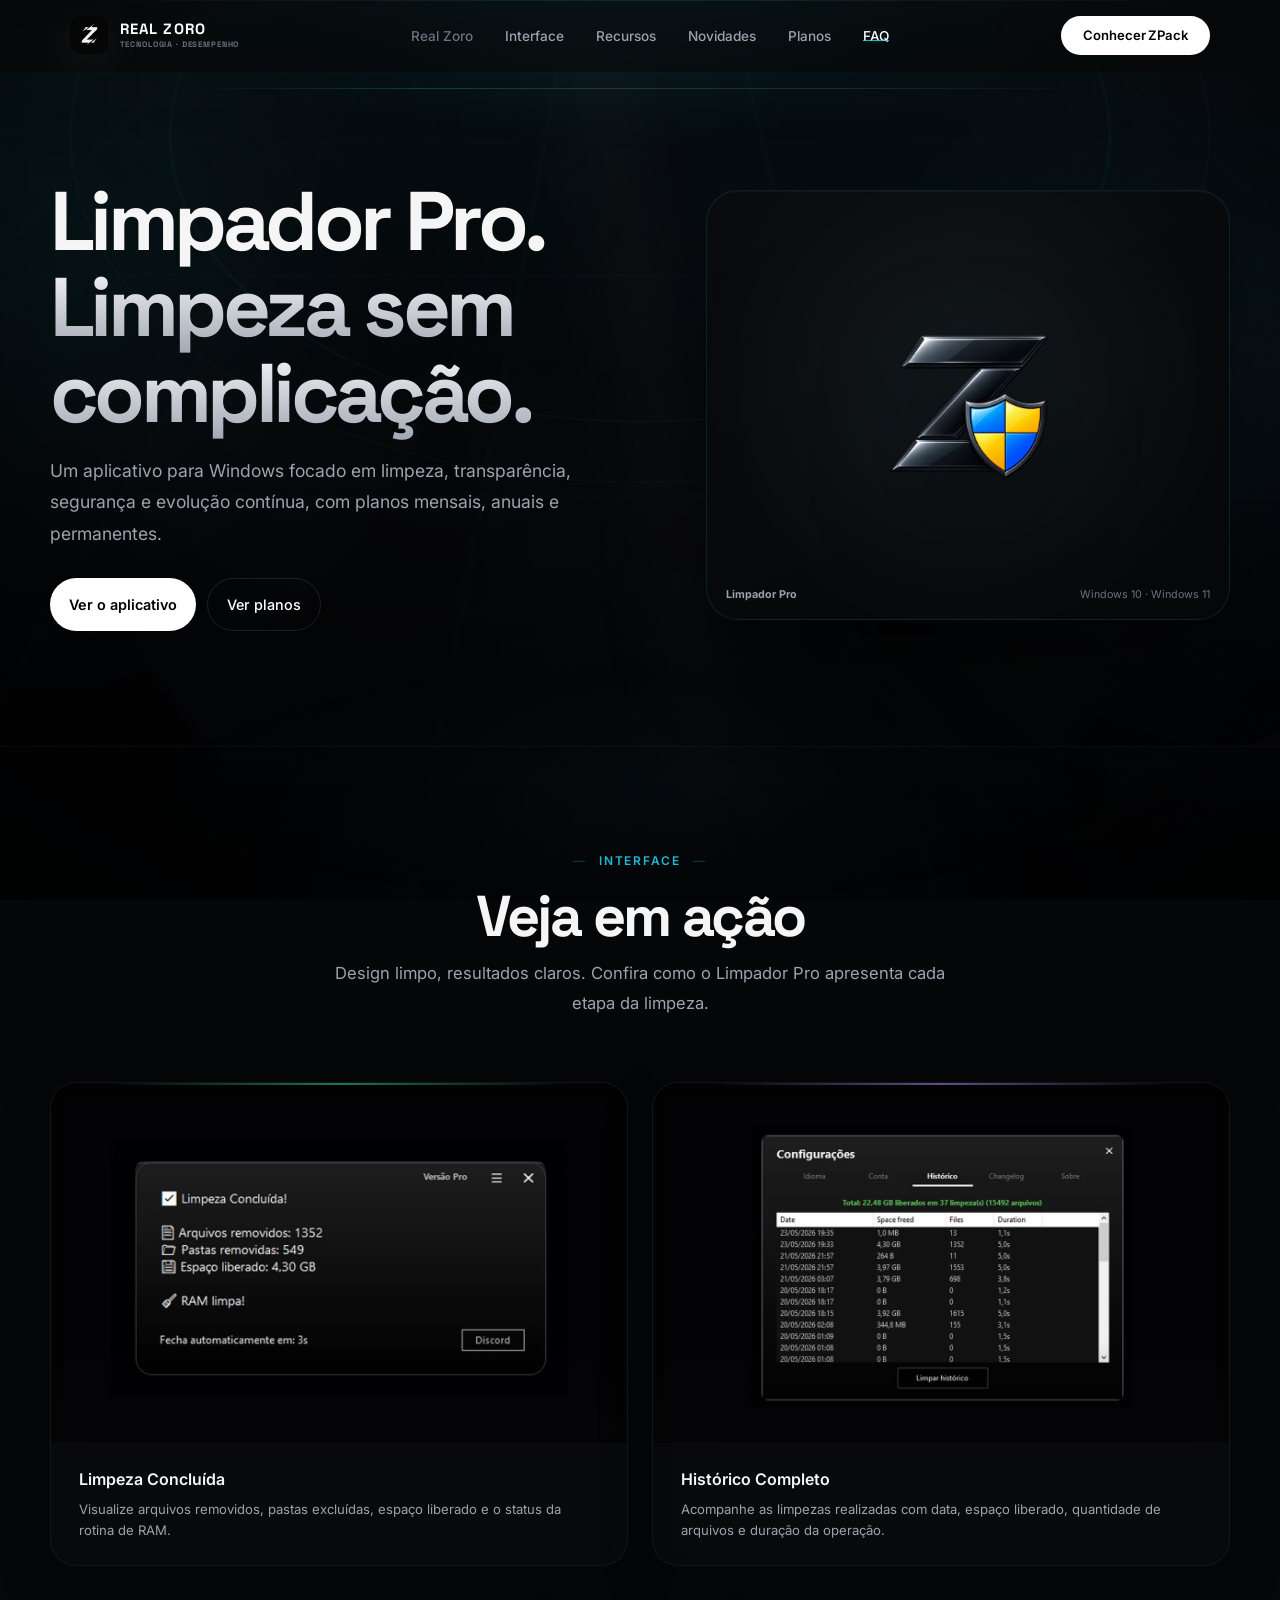
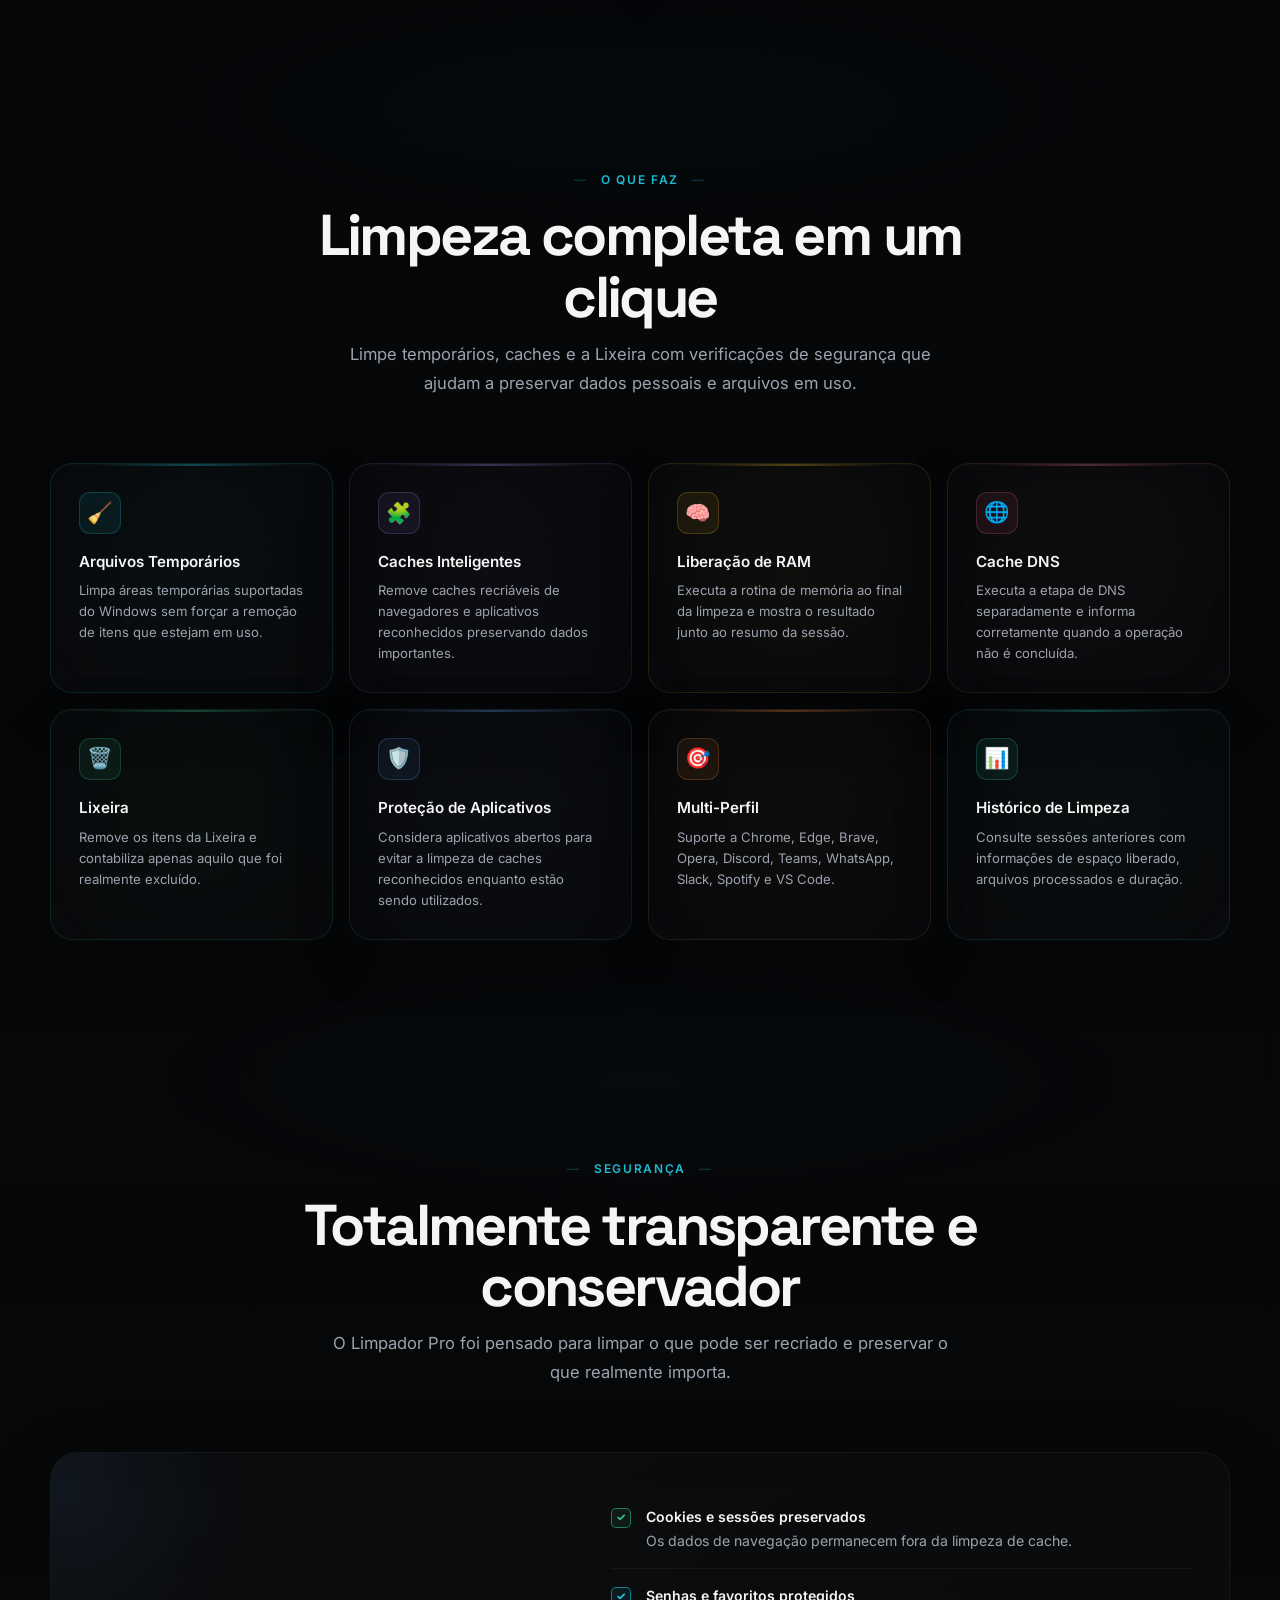
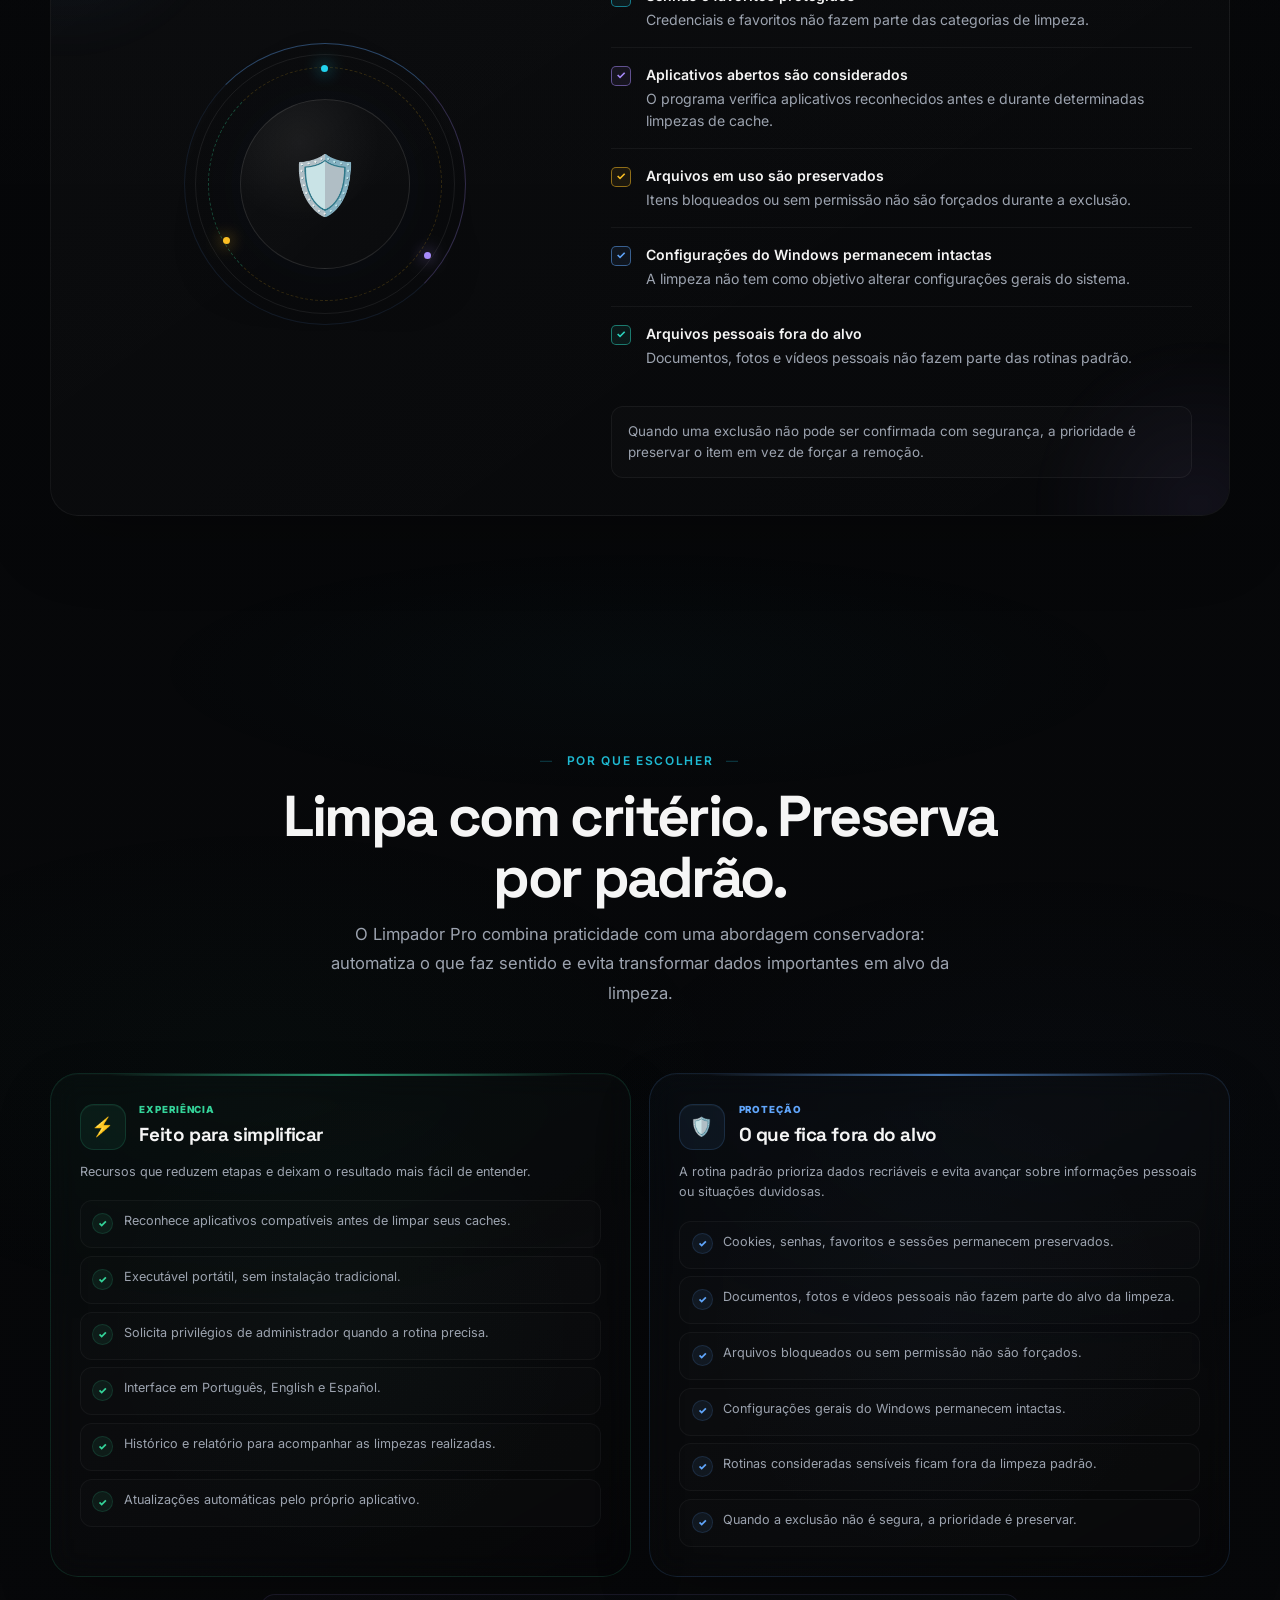
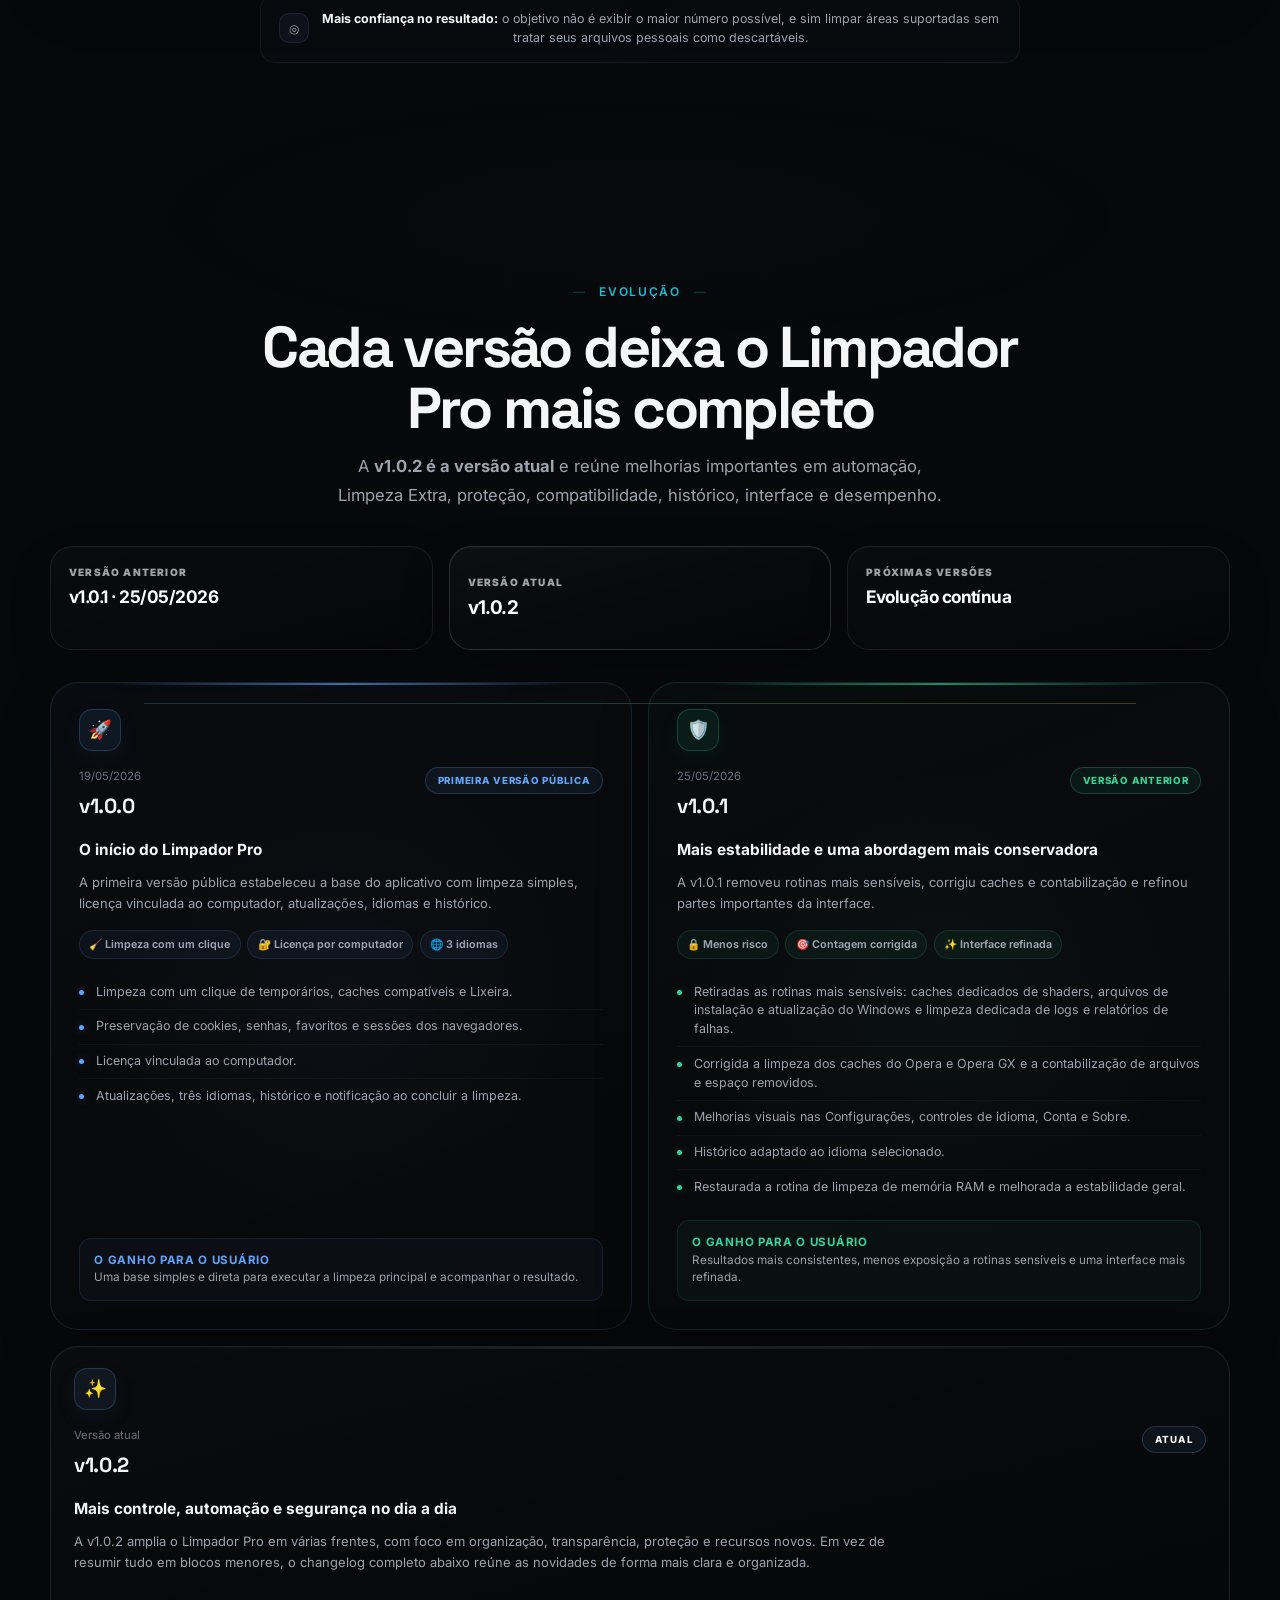
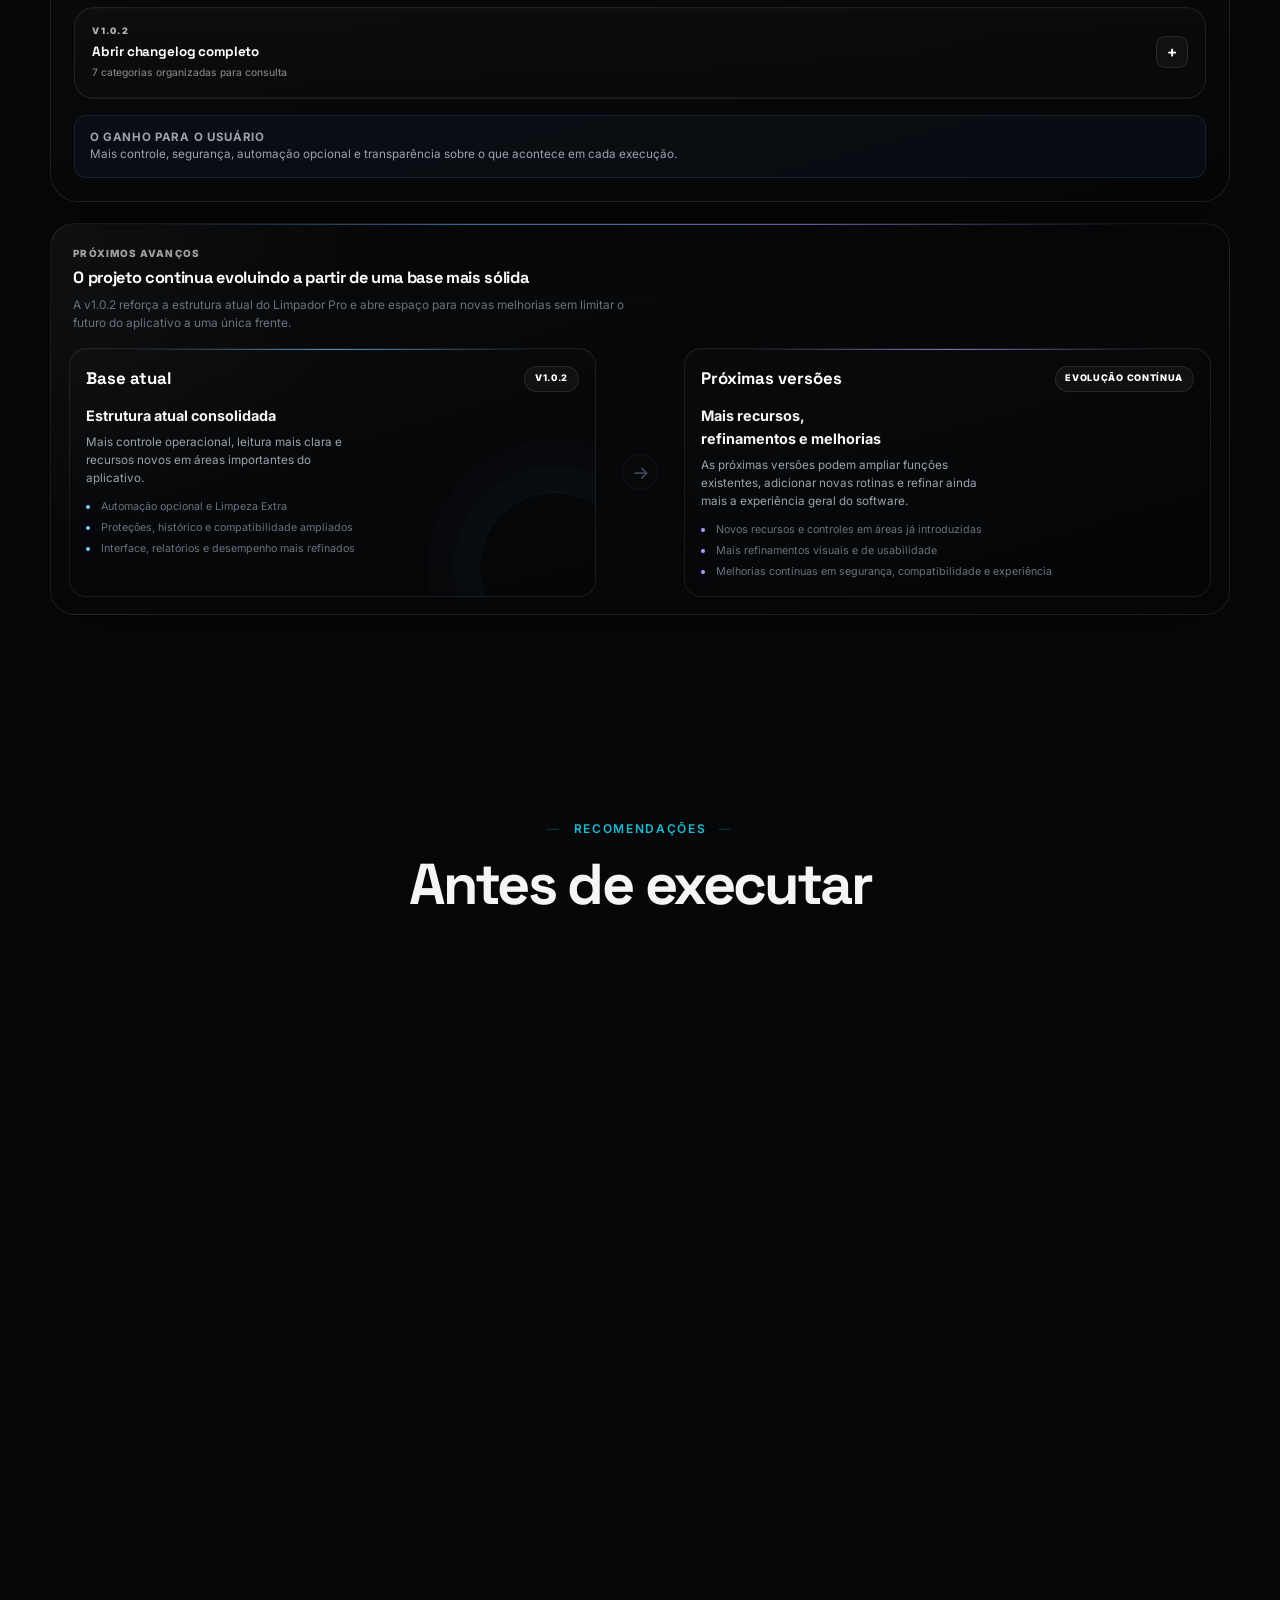
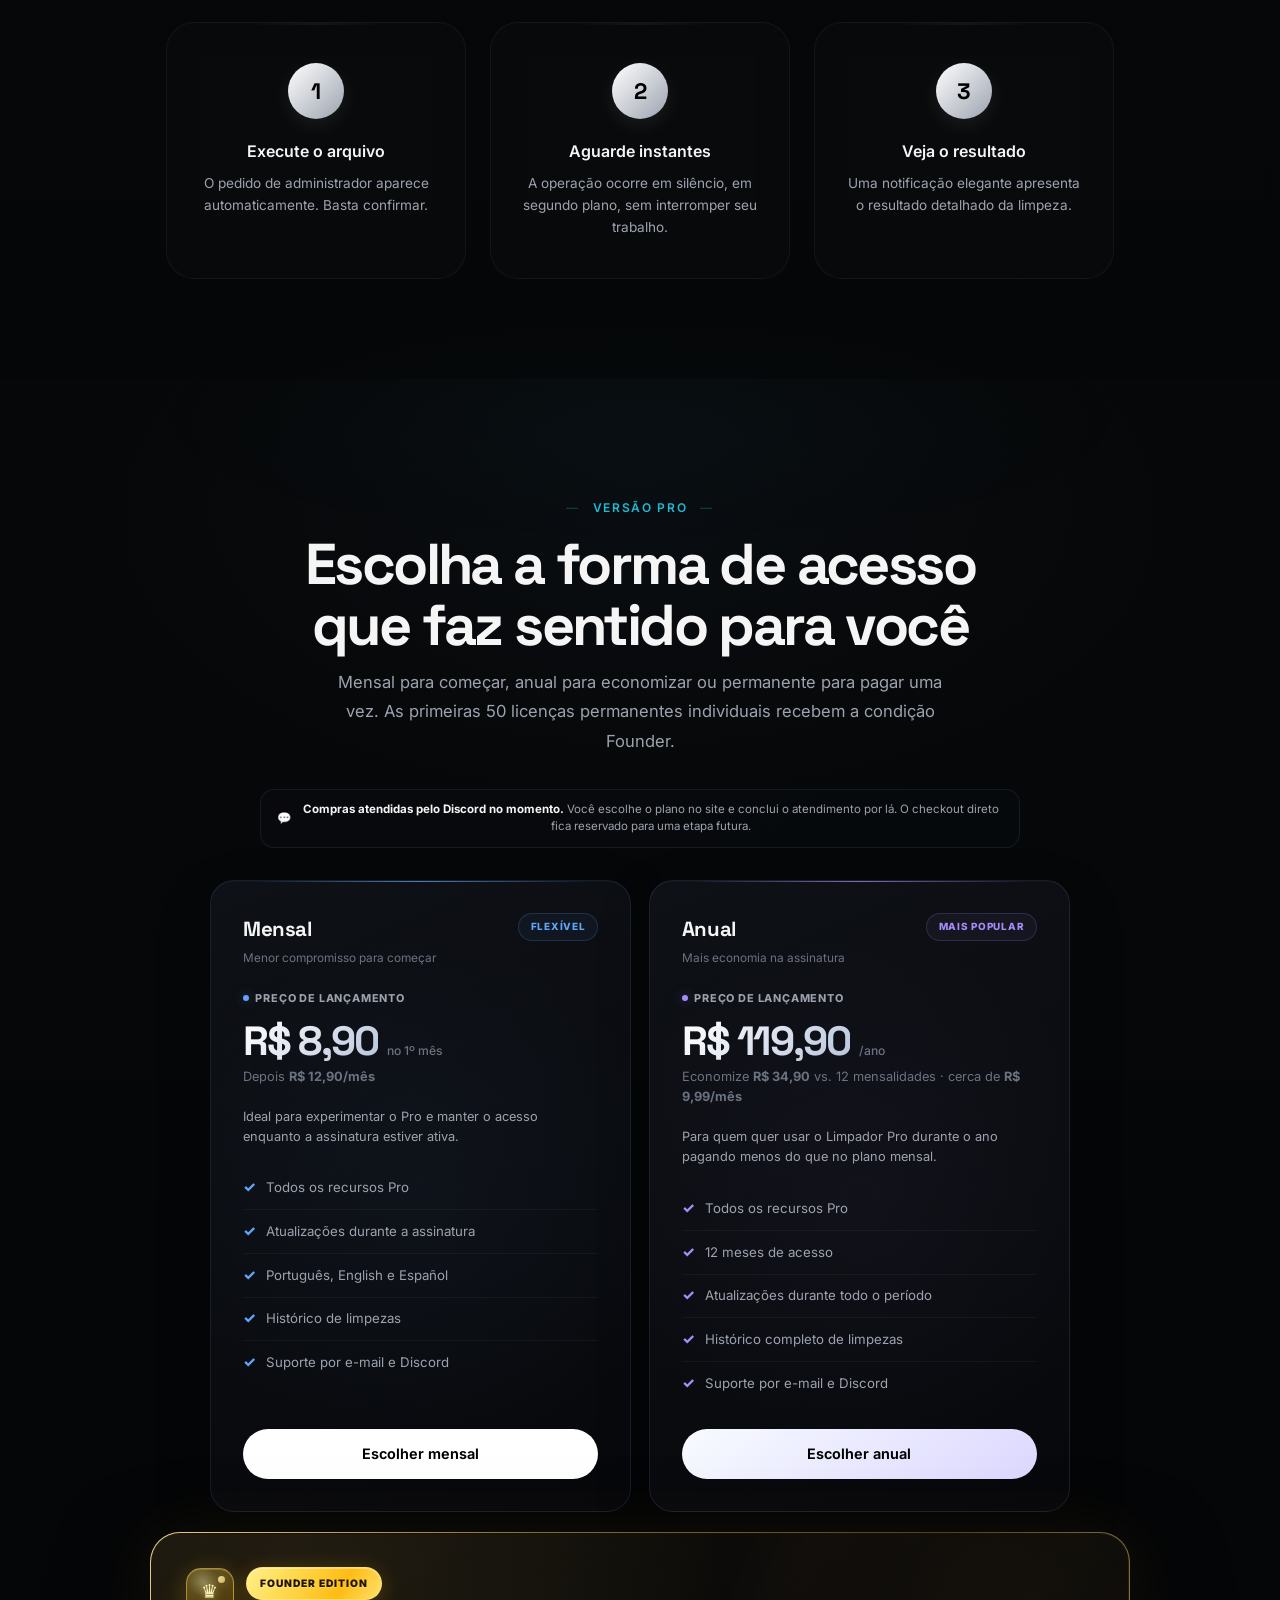
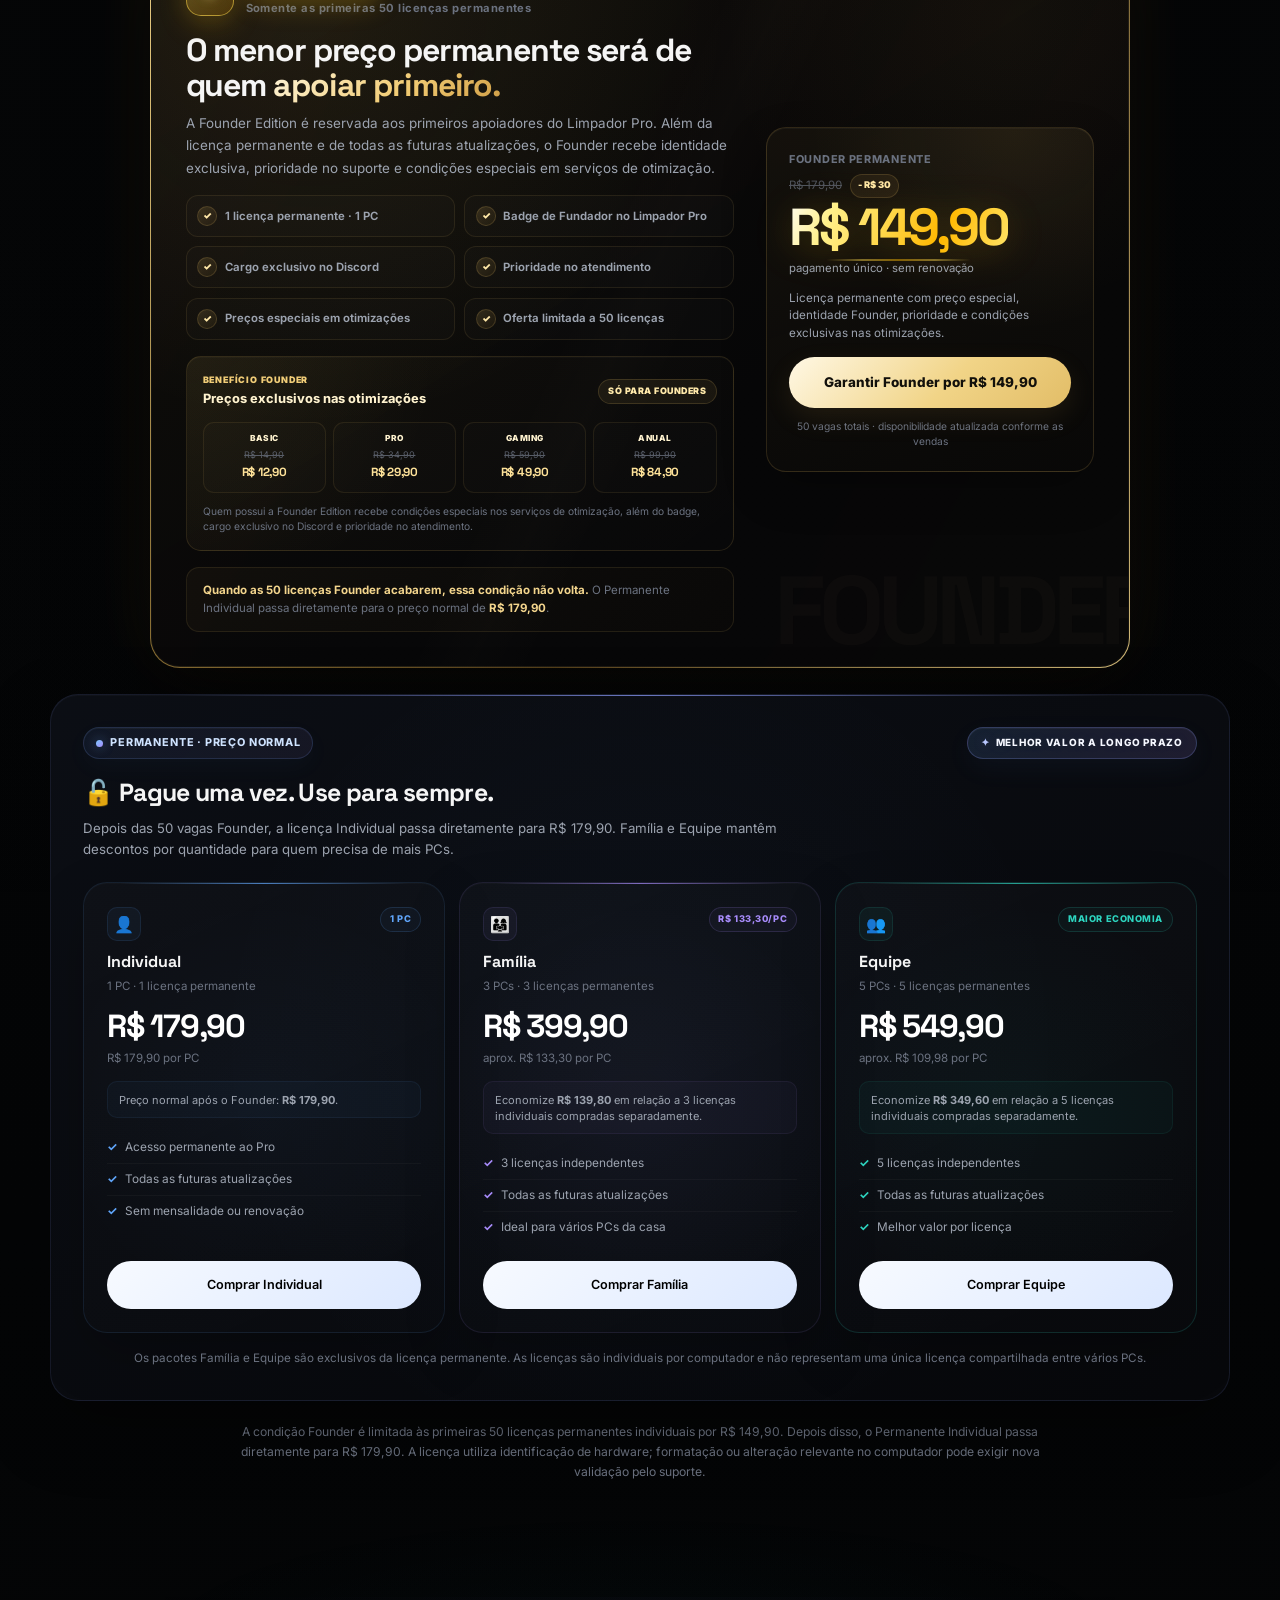
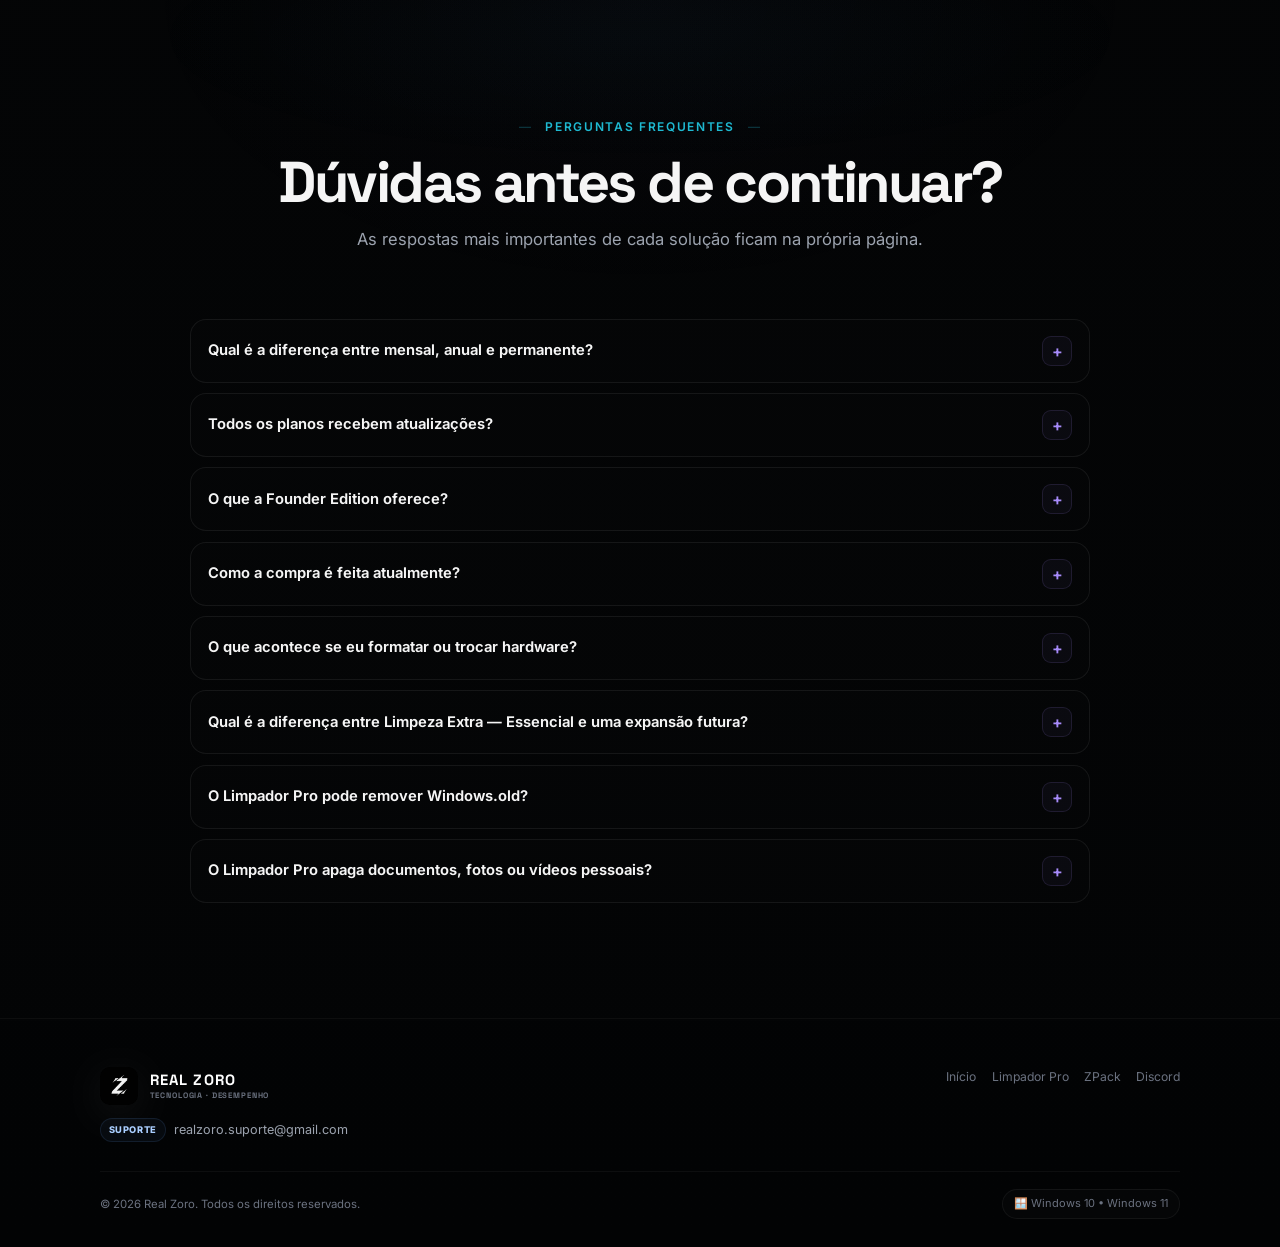
==== commit ff5c45bf: "Add files via upload" ====
--- a/limpador-pro/index.html
+++ b/limpador-pro/index.html
@@ -183,14 +183,12 @@
 <div aria-label="Status das versões" class="release-status reveal"><div class="release-state previous">
 <small>Versão anterior</small>
 <strong>v1.0.1 · 25/05/2026</strong>
-<span>Correções, melhorias visuais e uma abordagem mais conservadora nas rotinas de limpeza.</span>
 </div><div class="release-state current">
 <small>Versão atual</small>
 <strong>v1.0.2</strong>
 </div><div class="release-state future">
 <small>Próximas versões</small>
 <strong>Evolução contínua</strong>
-<span>O desenvolvimento continua aberto a novos recursos, refinamentos visuais, compatibilidade, segurança e outras melhorias.</span>
 </div></div>
 
 <div class="evolution-track">
@@ -254,58 +252,11 @@
 <span class="version-badge">Atual</span>
 </div>
 <h4 class="version-title">Mais controle, automação e segurança no dia a dia</h4>
-<p class="version-summary">A v1.0.2 amplia o Limpador Pro em várias frentes. Os principais avanços ficam destacados abaixo; os detalhes completos continuam disponíveis para quem quiser conferir tudo.</p>
-<div aria-label="Principais novidades e melhorias da versão 1.0.2" class="v102-highlights">
-<article class="v102-highlight is-new">
-<div class="v102-highlight-top"><span class="v102-icon">🗓️</span><span class="v102-badge">Novo</span></div>
-<strong>Agendamento opcional</strong>
-<p>Data, hora, repetição, pausa e consulta da próxima execução.</p>
-</article>
-<article class="v102-highlight is-new">
-<div class="v102-highlight-top"><span class="v102-icon">✨</span><span class="v102-badge">Novo</span></div>
-<strong>Limpeza Extra — Essencial</strong>
-<p>Uma área separada da limpeza com um clique, sempre com confirmação.</p>
-</article>
-<article class="v102-highlight is-new">
-<div class="v102-highlight-top"><span class="v102-icon">🪟</span><span class="v102-badge">Novo</span></div>
-<strong>Windows.old e Windows Update</strong>
-<p>Prévia, estimativa e confirmação antes das rotinas suportadas.</p>
-</article>
-<article class="v102-highlight is-new">
-<div class="v102-highlight-top"><span class="v102-icon">🛡️</span><span class="v102-badge">Novo</span></div>
-<strong>Pastas protegidas</strong>
-<p>Proteção de pastas e subpastas com verificações reforçadas.</p>
-</article>
-<article class="v102-highlight is-improved">
-<div class="v102-highlight-top"><span class="v102-icon">🖥️</span><span class="v102-badge">Melhorado</span></div>
-<strong>Interface e experiência</strong>
-<p>Telas renovadas, idioma aplicado ao clicar e janelas mais flexíveis.</p>
-</article>
-<article class="v102-highlight is-improved">
-<div class="v102-highlight-top"><span class="v102-icon">🧹</span><span class="v102-badge">Melhorado</span></div>
-<strong>Limpeza e segurança</strong>
-<p>Temporários, Lixeira, contagem e tratamento de falhas mais robustos.</p>
-</article>
-<article class="v102-highlight is-improved">
-<div class="v102-highlight-top"><span class="v102-icon">🌐</span><span class="v102-badge">Melhorado</span></div>
-<strong>Caches e compatibilidade</strong>
-<p>Mais variantes de navegadores, Discord e VS Code reconhecidas.</p>
-</article>
-<article class="v102-highlight is-improved">
-<div class="v102-highlight-top"><span class="v102-icon">📚</span><span class="v102-badge">Melhorado</span></div>
-<strong>Histórico e relatório</strong>
-<p>Até 5.000 execuções, pesquisa, log em bytes e relatórios mais claros.</p>
-</article>
-<article class="v102-highlight is-improved">
-<div class="v102-highlight-top"><span class="v102-icon">⚡</span><span class="v102-badge">Melhorado</span></div>
-<strong>Desempenho e correções</strong>
-<p>Menor uso de memória e correções em DNS, licenças e Windows Update.</p>
-</article>
-</div>
+<p class="version-summary">A v1.0.2 amplia o Limpador Pro em várias frentes, com foco em organização, transparência, proteção e recursos novos. Em vez de resumir tudo em blocos menores, o changelog completo abaixo reúne as novidades de forma mais clara e organizada.</p>
 <details class="v102-full-details">
-<summary><span class="v102-summary-copy"><small>Detalhes da versão</small><strong>Ver changelog completo da v1.0.2</strong><em>7 categorias organizadas para consulta</em></span><b aria-hidden="true">+</b></summary>
+<summary><span class="v102-summary-copy"><small>v1.0.2</small><strong>Abrir changelog completo</strong><em>7 categorias organizadas para consulta</em></span><b aria-hidden="true">+</b></summary>
 <div class="version-detail-grid v102-detail-grid">
-<div class="v102-detail-intro"><strong>Changelog detalhado</strong><p>Abra as categorias abaixo para entender o que mudou em cada área da v1.0.2. Os destaques principais continuam resumidos acima.</p></div>
+<div class="v102-detail-intro"><strong>Changelog completo da v1.0.2</strong><p>Abra as categorias abaixo para consultar tudo o que mudou nesta versão. Itens marcados como <span>Novo</span> representam recursos adicionados; itens marcados como <span>Melhorado</span> indicam áreas refinadas ou expandidas.</p></div>
 <section class="version-detail-group">
 <h5><i>01</i><b>Interface e experiência</b><span>Melhorado</span></h5>
 <ul class="version-list">
@@ -376,31 +327,30 @@
 <div class="roadmap-heading">
 <div>
 <span class="roadmap-kicker">Próximos avanços</span>
-<strong>Uma base sólida para continuar evoluindo</strong>
-<p>A v1.0.2 estabelece uma base mais madura. As próximas versões podem avançar em diferentes frentes, sem limitar o roadmap a uma única funcionalidade.</p>
-</div>
-</div>
-<div class="roadmap-flow roadmap-flow-broader">
+<strong>O projeto continua evoluindo a partir de uma base mais sólida</strong>
+<p>A v1.0.2 reforça a estrutura atual do Limpador Pro e abre espaço para novas melhorias sem limitar o futuro do aplicativo a uma única frente.</p>
+</div>
+</div>
+<div class="roadmap-flow roadmap-flow-broader roadmap-flow-clean">
 <article class="roadmap-stage essential roadmap-base-current">
-<div class="roadmap-base-chips"><span>Automação</span><span>Proteção</span><span>Transparência</span></div><div class="roadmap-version">
-<strong>v1.0.2</strong>
-<span class="roadmap-pill">Base atual</span>
-</div>
-<h4>Base atual consolidada</h4>
-<p>A versão atual já reúne uma estrutura mais completa para limpeza, automação, proteção e acompanhamento dos resultados.</p>
-<ul><li>Agendamento opcional e Limpeza Extra — Essencial</li><li>Histórico e relatórios mais completos</li><li>Proteções e compatibilidade ampliadas</li></ul>
+<div class="roadmap-version">
+<strong>Base atual</strong>
+<span class="roadmap-pill">v1.0.2</span>
+</div>
+<h4>Estrutura atual consolidada</h4>
+<p>Mais controle operacional, leitura mais clara e recursos novos em áreas importantes do aplicativo.</p>
+<ul><li>Automação opcional e Limpeza Extra</li><li>Proteções, histórico e compatibilidade ampliados</li><li>Interface, relatórios e desempenho mais refinados</li></ul>
 </article>
 <div aria-hidden="true" class="roadmap-arrow"><span>→</span></div>
-<article class="roadmap-stage complete">
+<article class="roadmap-stage complete roadmap-future-clean">
 <div class="roadmap-version">
-<strong>Depois</strong>
+<strong>Próximas versões</strong>
 <span class="roadmap-pill">Evolução contínua</span>
 </div>
-<h4>Mais novidades no caminho</h4>
-<p>O desenvolvimento segue aberto a diferentes frentes, incluindo novas funções, refinamentos de interface e melhorias de experiência.</p>
-<ul><li>Expansão gradual de recursos e controles</li><li>Refinamentos visuais e de usabilidade</li><li>Novas melhorias conforme a evolução do projeto</li></ul>
-</article>
-</div>
+<h4>Mais recursos, refinamentos e melhorias</h4>
+<p>As próximas versões podem ampliar funções existentes, adicionar novas rotinas e refinar ainda mais a experiência geral do software.</p>
+<ul><li>Novos recursos e controles em áreas já introduzidas</li><li>Mais refinamentos visuais e de usabilidade</li><li>Melhorias contínuas em segurança, compatibilidade e experiência</li></ul>
+</article>
 </div>
 </div>
 </div>
--- a/assets/style.css
+++ b/assets/style.css
@@ -1557,3 +1557,105 @@
   .page-zpack .optimization-card.annual .optimization-list li{min-height:48px;display:flex;align-items:center;padding-top:.44rem;padding-bottom:.44rem}
   .page-zpack .optimization-card.annual .optimization-list li::before{top:50%;transform:translateY(-50%)}
 }
+
+/* === Refino v12: changelog mais limpo + ZPack com mais respiro === */
+
+/* Status das versões: somente rótulo + versão, com visual mais neutro */
+.page-limpador .release-status{gap:1rem}
+.page-limpador .release-state{min-height:104px;padding:1.05rem 1.12rem 1rem;border-radius:22px;background:linear-gradient(165deg,rgba(255,255,255,.014),rgba(255,255,255,.006) 56%,rgba(0,0,0,.16));border:1px solid rgba(255,255,255,.08);box-shadow:0 18px 42px rgba(0,0,0,.18),inset 0 1px 0 rgba(255,255,255,.02);justify-content:center}
+.page-limpador .release-state small{font-size:.63rem;letter-spacing:.12em;color:rgba(255,255,255,.62)}
+.page-limpador .release-state strong{font-size:1.08rem;letter-spacing:-.03em;color:#fff}
+.page-limpador .release-state.current{background:linear-gradient(165deg,rgba(255,255,255,.03),rgba(255,255,255,.008) 54%,rgba(0,0,0,.16));border-color:rgba(255,255,255,.14);box-shadow:0 22px 50px rgba(0,0,0,.22),inset 0 1px 0 rgba(255,255,255,.03)}
+.page-limpador .release-state.current strong{font-size:1.18rem}
+
+/* Card atual e changelog: sem azul, leitura premium em preto e branco */
+.page-limpador .changelog-grid .current-release{--ver:255,255,255;background:linear-gradient(165deg,rgba(255,255,255,.018),rgba(255,255,255,.007) 44%,rgba(0,0,0,.16));border-color:rgba(255,255,255,.09);box-shadow:0 26px 62px rgba(0,0,0,.24),inset 0 1px 0 rgba(255,255,255,.022)}
+.page-limpador .changelog-grid .current-release::before{background:linear-gradient(90deg,transparent,rgba(255,255,255,.48),transparent);opacity:.22;box-shadow:none}
+.page-limpador .changelog-grid .current-release:hover{border-color:rgba(255,255,255,.12);box-shadow:0 28px 64px rgba(0,0,0,.26),inset 0 1px 0 rgba(255,255,255,.022)}
+.page-limpador .current-release .version-summary{max-width:860px}
+.page-limpador .v102-full-details{margin-top:1.1rem;border-radius:20px;border:1px solid rgba(255,255,255,.09);background:linear-gradient(165deg,rgba(255,255,255,.01),rgba(255,255,255,.004));box-shadow:inset 0 1px 0 rgba(255,255,255,.02)}
+.page-limpador .v102-full-details[open]{border-color:rgba(255,255,255,.13);box-shadow:0 22px 48px rgba(0,0,0,.22),inset 0 1px 0 rgba(255,255,255,.02)}
+.page-limpador .v102-full-details summary{padding:1rem 1.08rem;background:linear-gradient(180deg,rgba(255,255,255,.012),rgba(255,255,255,.004));border-bottom:1px solid rgba(255,255,255,.04)}
+.page-limpador .v102-summary-copy small{color:rgba(255,255,255,.68);font-size:.56rem;letter-spacing:.14em}
+.page-limpador .v102-summary-copy strong{font-size:.84rem;color:#fff}
+.page-limpador .v102-summary-copy em{font-size:.64rem;color:rgba(255,255,255,.48)}
+.page-limpador .v102-full-details summary b{background:rgba(255,255,255,.04);border:1px solid rgba(255,255,255,.09);color:#fff;box-shadow:none}
+.page-limpador .v102-detail-grid{grid-template-columns:1fr!important;gap:.9rem;padding:0 1rem 1rem}
+.page-limpador .v102-detail-intro{grid-column:auto;padding:1rem 1rem .25rem;border-bottom:1px solid rgba(255,255,255,.04)}
+.page-limpador .v102-detail-intro strong{margin-bottom:.28rem;font-size:.96rem;color:#fff}
+.page-limpador .v102-detail-intro p{font-size:.72rem;line-height:1.62;color:rgba(255,255,255,.68);max-width:860px}
+.page-limpador .v102-detail-intro p span{display:inline-flex;align-items:center;padding:.16rem .46rem;border-radius:999px;border:1px solid rgba(255,255,255,.08);background:rgba(255,255,255,.03);color:#fff;font-size:.63rem;margin:0 .14rem}
+.page-limpador .v102-detail-grid .version-detail-group{padding:1rem 1.08rem 1.04rem;border-radius:16px;border:1px solid rgba(255,255,255,.07);background:linear-gradient(165deg,rgba(255,255,255,.012),rgba(255,255,255,.004));box-shadow:inset 0 1px 0 rgba(255,255,255,.018)}
+.page-limpador .v102-detail-grid .version-detail-group::before{background:linear-gradient(180deg,rgba(255,255,255,.72),rgba(255,255,255,.08));opacity:.35}
+.page-limpador .v102-detail-grid .version-detail-group h5{gap:.62rem;margin-bottom:.72rem}
+.page-limpador .v102-detail-grid .version-detail-group h5 i{background:rgba(255,255,255,.035);border:1px solid rgba(255,255,255,.08);color:#fff}
+.page-limpador .v102-detail-grid .version-detail-group h5 b{font-size:.84rem}
+.page-limpador .v102-detail-grid .version-detail-group h5 span{padding:.26rem .52rem;border-radius:999px;font-size:.58rem;font-weight:800;letter-spacing:.08em;text-transform:uppercase;color:#fff;border:1px solid rgba(255,255,255,.08);background:rgba(255,255,255,.035)}
+.page-limpador .v102-detail-grid .version-list li{font-size:.72rem;line-height:1.62;padding:.52rem 0 .52rem 1.02rem;border-bottom:1px solid rgba(255,255,255,.03)}
+
+/* Roadmap / próximos avanços: visual mais sóbrio */
+.page-limpador .roadmap-note.roadmap-broader{background:radial-gradient(520px circle at 0 0,rgba(255,255,255,.03),transparent 60%),linear-gradient(160deg,rgba(255,255,255,.012),rgba(255,255,255,.005) 55%,rgba(0,0,0,.14));border-color:rgba(255,255,255,.08);box-shadow:0 24px 56px rgba(0,0,0,.22),inset 0 1px 0 rgba(255,255,255,.02)}
+.page-limpador .roadmap-broader .roadmap-kicker{color:rgba(255,255,255,.64)}
+.page-limpador .roadmap-broader .roadmap-heading strong{color:#fff}
+.page-limpador .roadmap-flow-clean{gap:1.1rem}
+.page-limpador .roadmap-flow-clean .roadmap-stage{background:linear-gradient(165deg,rgba(255,255,255,.016),rgba(255,255,255,.005) 52%,rgba(0,0,0,.14));border:1px solid rgba(255,255,255,.08);box-shadow:inset 0 1px 0 rgba(255,255,255,.018)}
+.page-limpador .roadmap-flow-clean .roadmap-version{align-items:center}
+.page-limpador .roadmap-flow-clean .roadmap-version strong{color:#fff}
+.page-limpador .roadmap-flow-clean .roadmap-pill{background:rgba(255,255,255,.04)!important;border:1px solid rgba(255,255,255,.09)!important;color:#fff!important;box-shadow:none!important}
+.page-limpador .roadmap-flow-clean .roadmap-arrow{opacity:.45}
+
+/* ZPack: logo menor e introdução unificada */
+.page-zpack .zpack-logo-media{display:flex;align-items:center;justify-content:center;padding:1.2rem 1rem}
+.page-zpack .zpack-feature-logo{display:block;width:min(72%,430px);height:auto;margin:0 auto}
+.page-zpack .optimization-intro.zpack-levels-intro{max-width:860px;margin:0 auto 1.35rem;align-items:flex-start}
+.page-zpack .optimization-intro.zpack-levels-intro div{line-height:1.62}
+.page-zpack .zpack-inline-note{display:block;margin-top:.46rem;color:var(--text-muted)}
+.page-zpack .zpack-inline-note strong{color:#d9fff0}
+
+/* ZPack: cards com mais distância e menos sensação de zoom */
+.page-zpack .optimization-grid{max-width:1060px;gap:2rem 1.95rem}
+.page-zpack .optimization-card{padding:1.52rem 1.42rem 1.36rem}
+.page-zpack .optimization-top{min-height:114px}
+.page-zpack .optimization-card h3{font-size:1.9rem}
+.page-zpack .optimization-list li{font-size:.77rem;line-height:1.56}
+.page-zpack .optimization-card .plan-cta{margin-top:.95rem}
+
+/* Anual: mantém o visual, mas sem compactação excessiva */
+.page-zpack .optimization-card.annual .optimization-choice{display:inline-flex;align-items:center;gap:.38rem;max-width:max-content;padding:.34rem .64rem;border-radius:999px;border:1px solid rgba(243,201,105,.22);background:linear-gradient(180deg,rgba(243,201,105,.14),rgba(243,201,105,.05));color:#ffe28c;font-size:.64rem;line-height:1.2;font-weight:800;letter-spacing:.04em;box-shadow:inset 0 1px 0 rgba(255,255,255,.08),0 8px 16px rgba(0,0,0,.14)}
+.page-zpack .optimization-card.annual .optimization-choice::before{content:'★';font-size:.7rem;line-height:1}
+.page-zpack .optimization-card.annual .optimization-list{grid-template-columns:1fr!important;gap:.5rem}
+.page-zpack .optimization-card.annual .optimization-list li{min-height:auto;display:block;padding-top:.5rem;padding-bottom:.5rem;line-height:1.52}
+.page-zpack .optimization-card.annual .optimization-support{margin-bottom:.88rem}
+.page-zpack .optimization-card.annual .optimization-note{padding:.82rem .9rem}
+
+/* Founder no ZPack: mais discreto, mais bonito e abaixo do peso visual dos planos */
+.page-zpack .founder-expanded{max-width:920px;margin:1.45rem auto 0;padding:1.02rem 1.08rem .98rem;border-radius:20px;background:radial-gradient(480px circle at 0 0,rgba(243,201,105,.045),transparent 62%),linear-gradient(150deg,rgba(243,201,105,.018),rgba(255,255,255,.005) 55%,rgba(0,0,0,.1))!important;border:1px solid rgba(243,201,105,.11);box-shadow:0 16px 34px rgba(0,0,0,.16),inset 0 1px 0 rgba(255,255,255,.02)!important}
+.page-zpack .founder-expanded .founder-premium-icon{width:42px;height:42px;font-size:1.02rem;border-radius:13px;box-shadow:0 8px 16px rgba(0,0,0,.18),0 0 12px rgba(243,201,105,.03)}
+.page-zpack .founder-expanded-head{gap:.8rem}
+.page-zpack .founder-premium-copy small{font-size:.58rem;letter-spacing:.12em}
+.page-zpack .founder-premium-copy strong{font-size:.92rem}
+.page-zpack .founder-only-badge{font-size:.57rem;padding:.3rem .5rem}
+.page-zpack .founder-perks{gap:.4rem;margin:.04rem 0}
+.page-zpack .founder-perks span{padding:.32rem .52rem;font-size:.57rem}
+.page-zpack .founder-price-grid{grid-template-columns:repeat(4,minmax(0,1fr));gap:.5rem;margin-top:.15rem}
+.page-zpack .founder-price-item{padding:.62rem .52rem;border-radius:12px}
+.page-zpack .founder-price-item em{font-size:.56rem}
+.page-zpack .founder-price-item s{font-size:.54rem}
+.page-zpack .founder-price-item strong{font-size:.88rem}
+.page-zpack .founder-expanded-desc{font-size:.67rem!important;line-height:1.52!important}
+.page-zpack .founder-expanded-alert{padding:.62rem .74rem;font-size:.64rem;line-height:1.5}
+.page-zpack .founder-expanded .founder-premium-cta{min-height:42px;padding:.58rem .86rem!important;font-size:.63rem!important}
+
+@media(min-width:900px){
+  .page-zpack .optimization-card.annual .optimization-list{grid-template-columns:1fr!important}
+}
+@media(max-width:980px){
+  .page-zpack .optimization-grid{gap:1.5rem}
+  .page-zpack .founder-price-grid{grid-template-columns:repeat(2,minmax(0,1fr))}
+}
+@media(max-width:768px){
+  .page-limpador .release-status{grid-template-columns:1fr}
+  .page-zpack .zpack-feature-logo{width:min(78%,360px)}
+  .page-zpack .optimization-grid{gap:1.2rem}
+  .page-zpack .founder-expanded{padding:.92rem}
+}
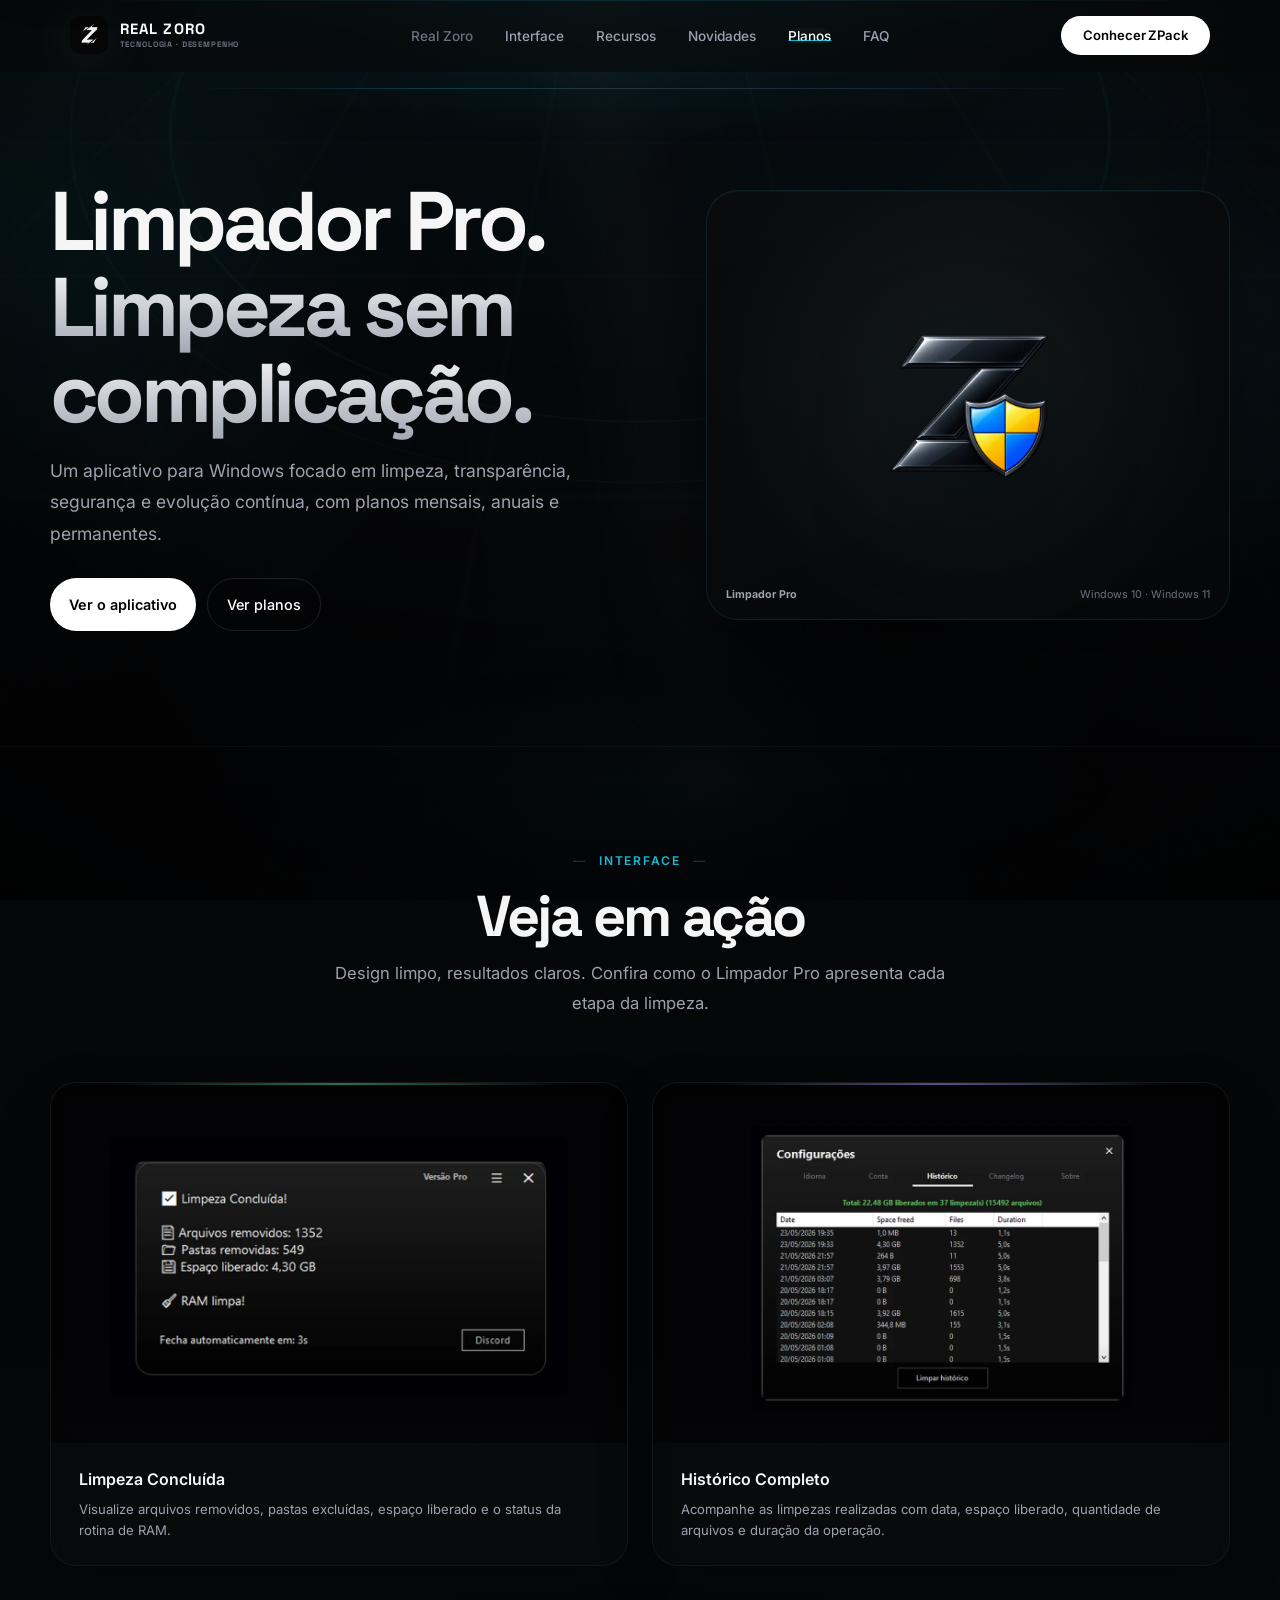
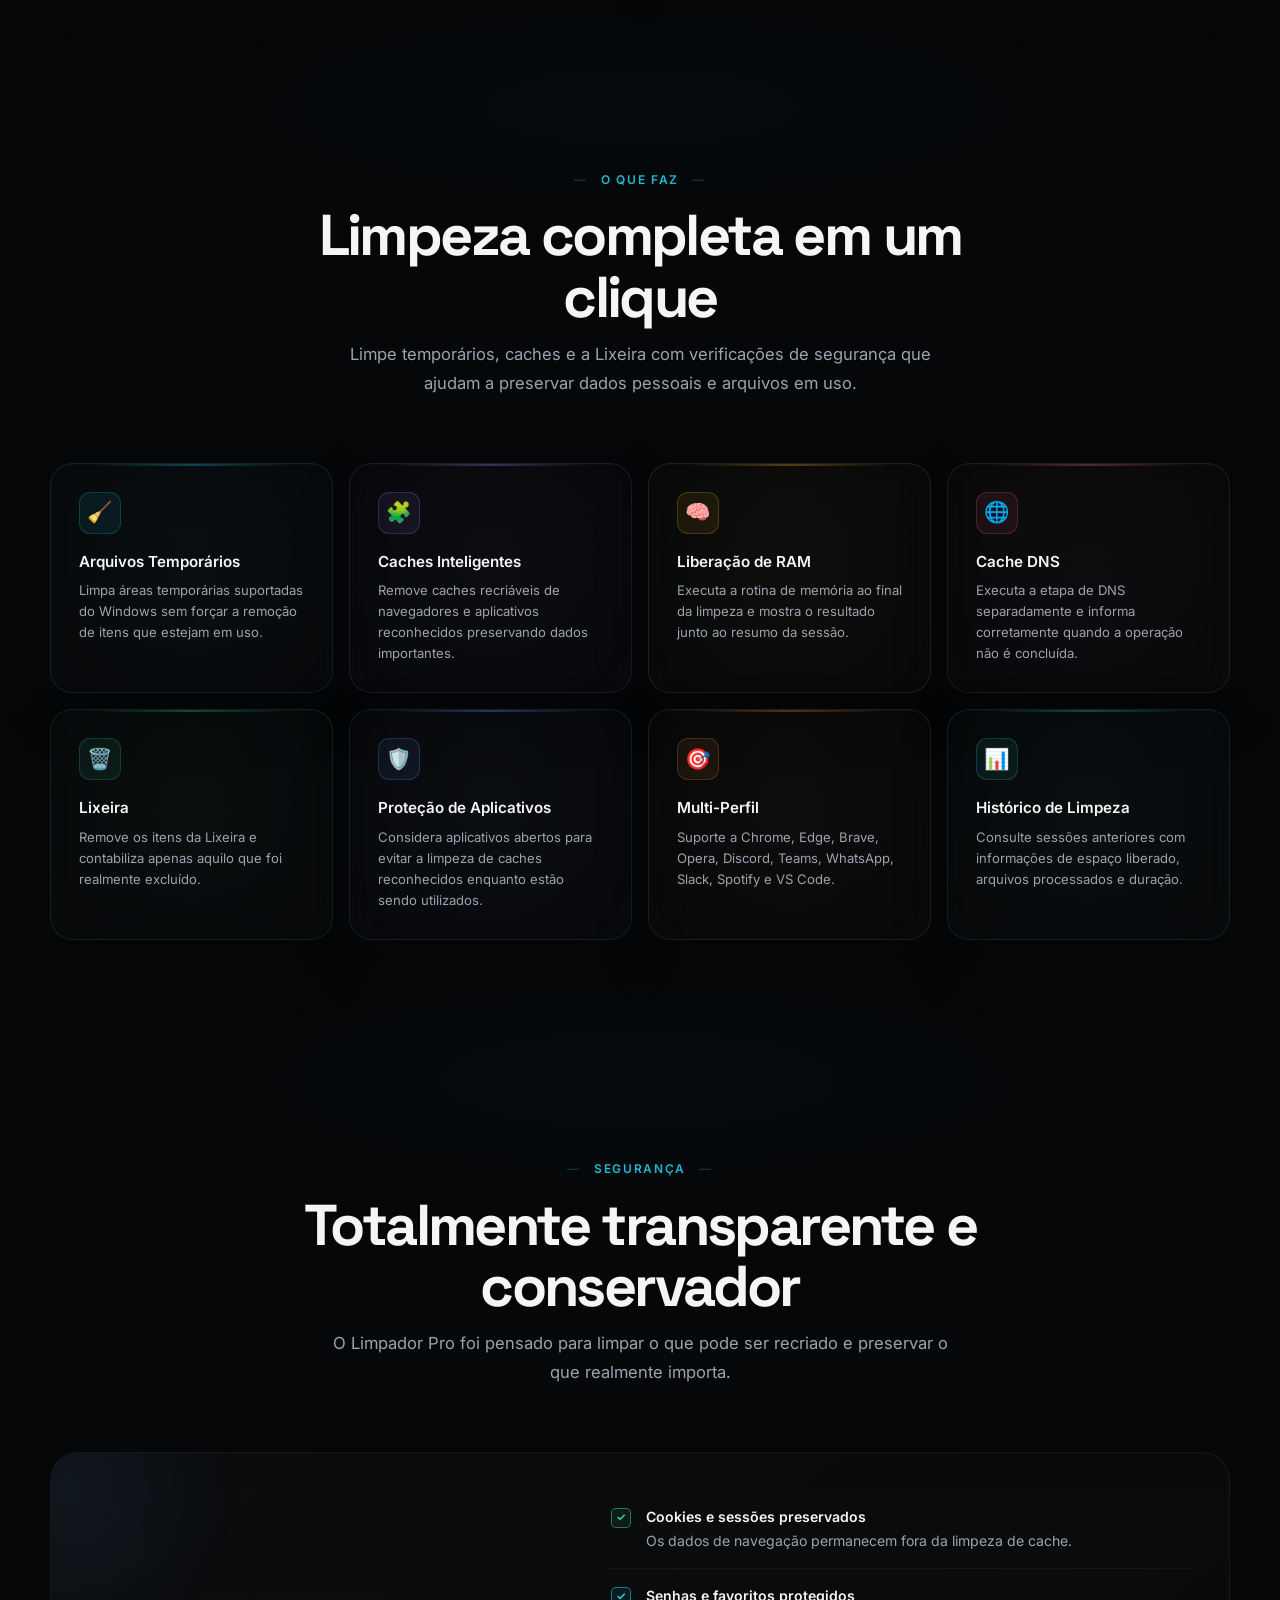
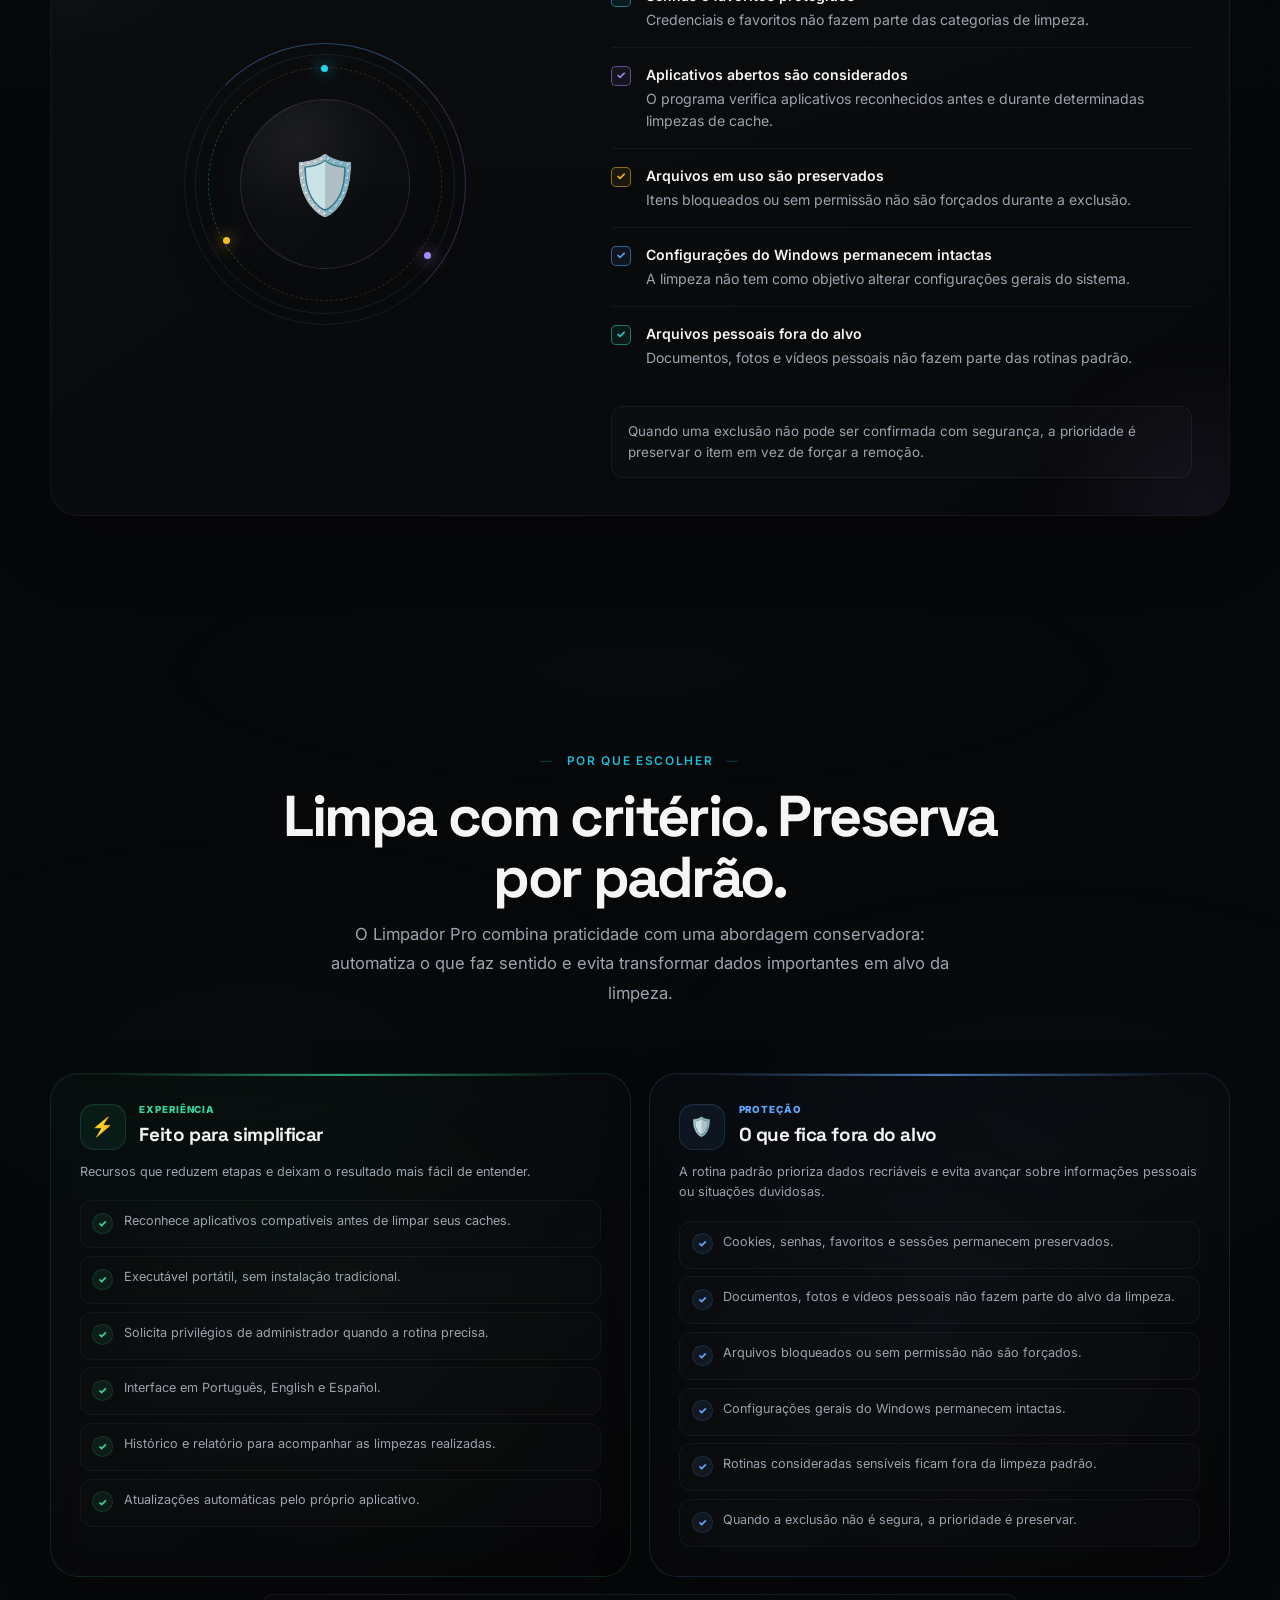
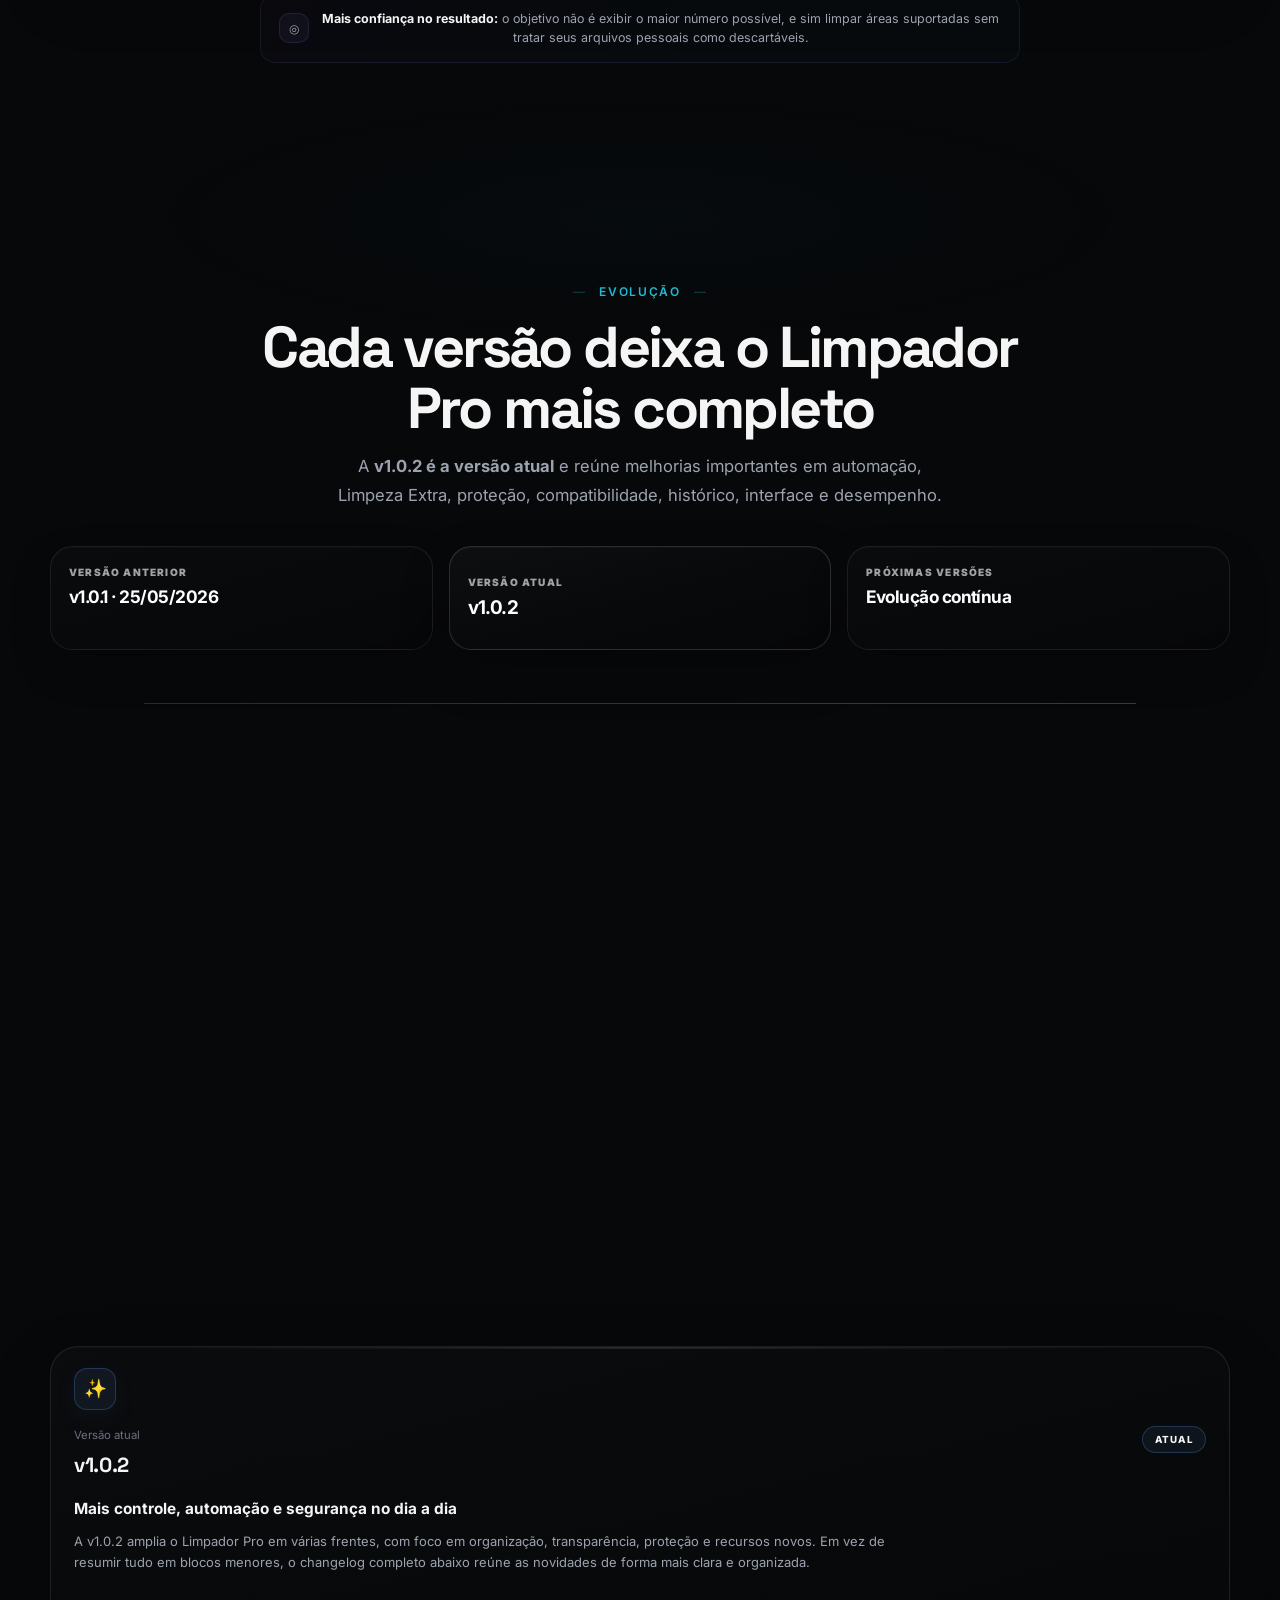
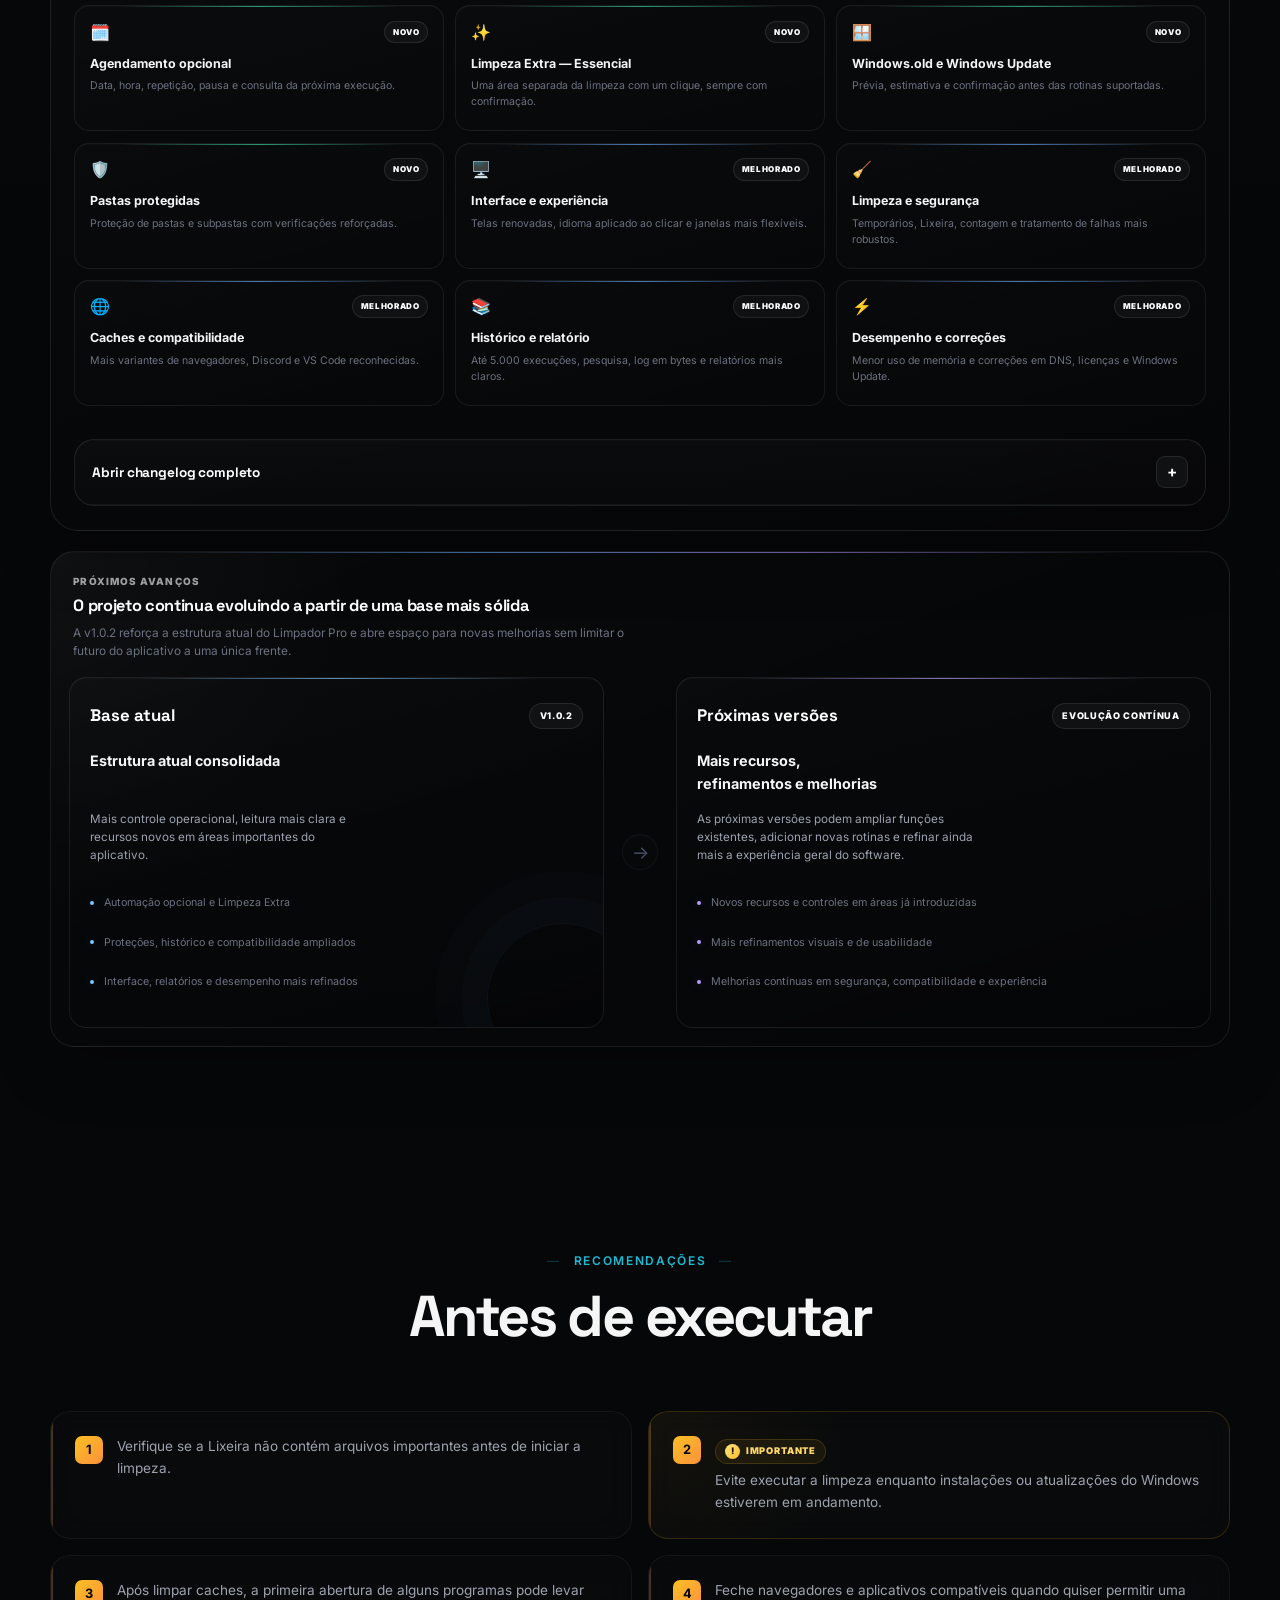
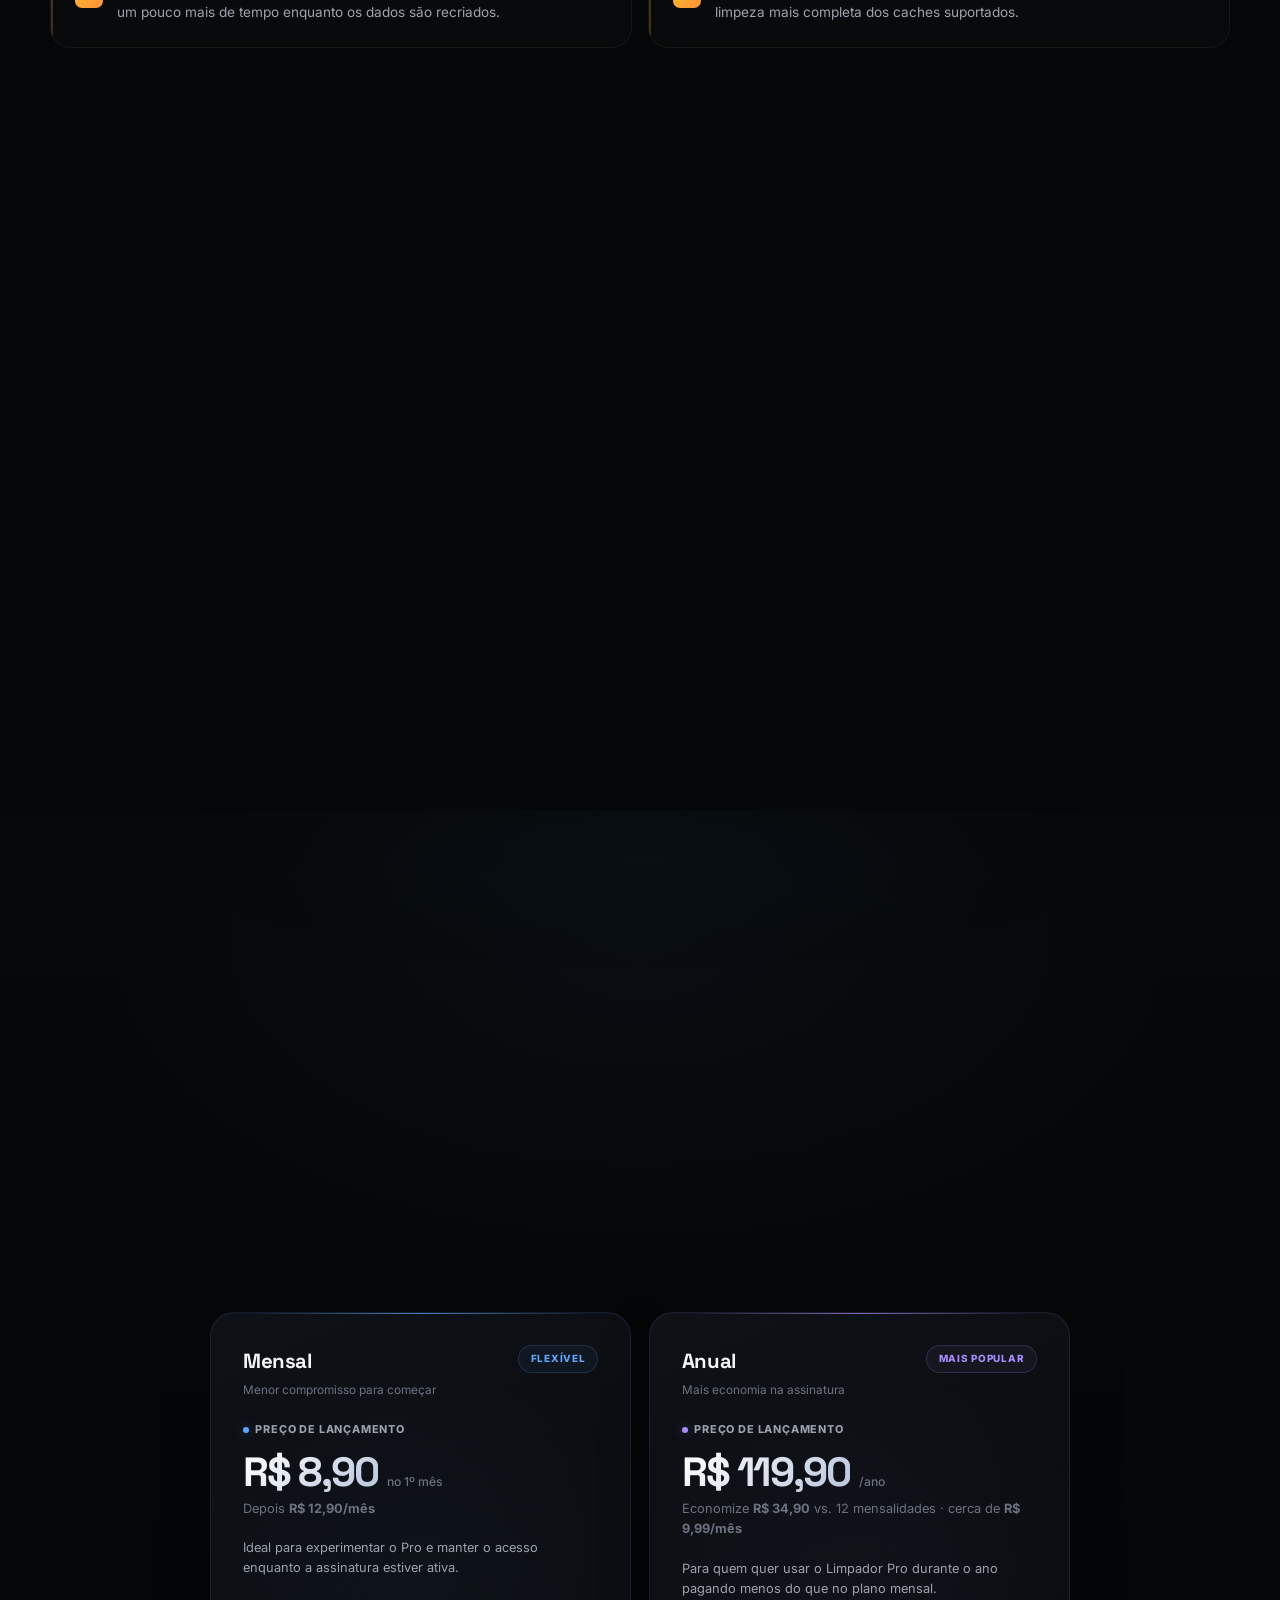
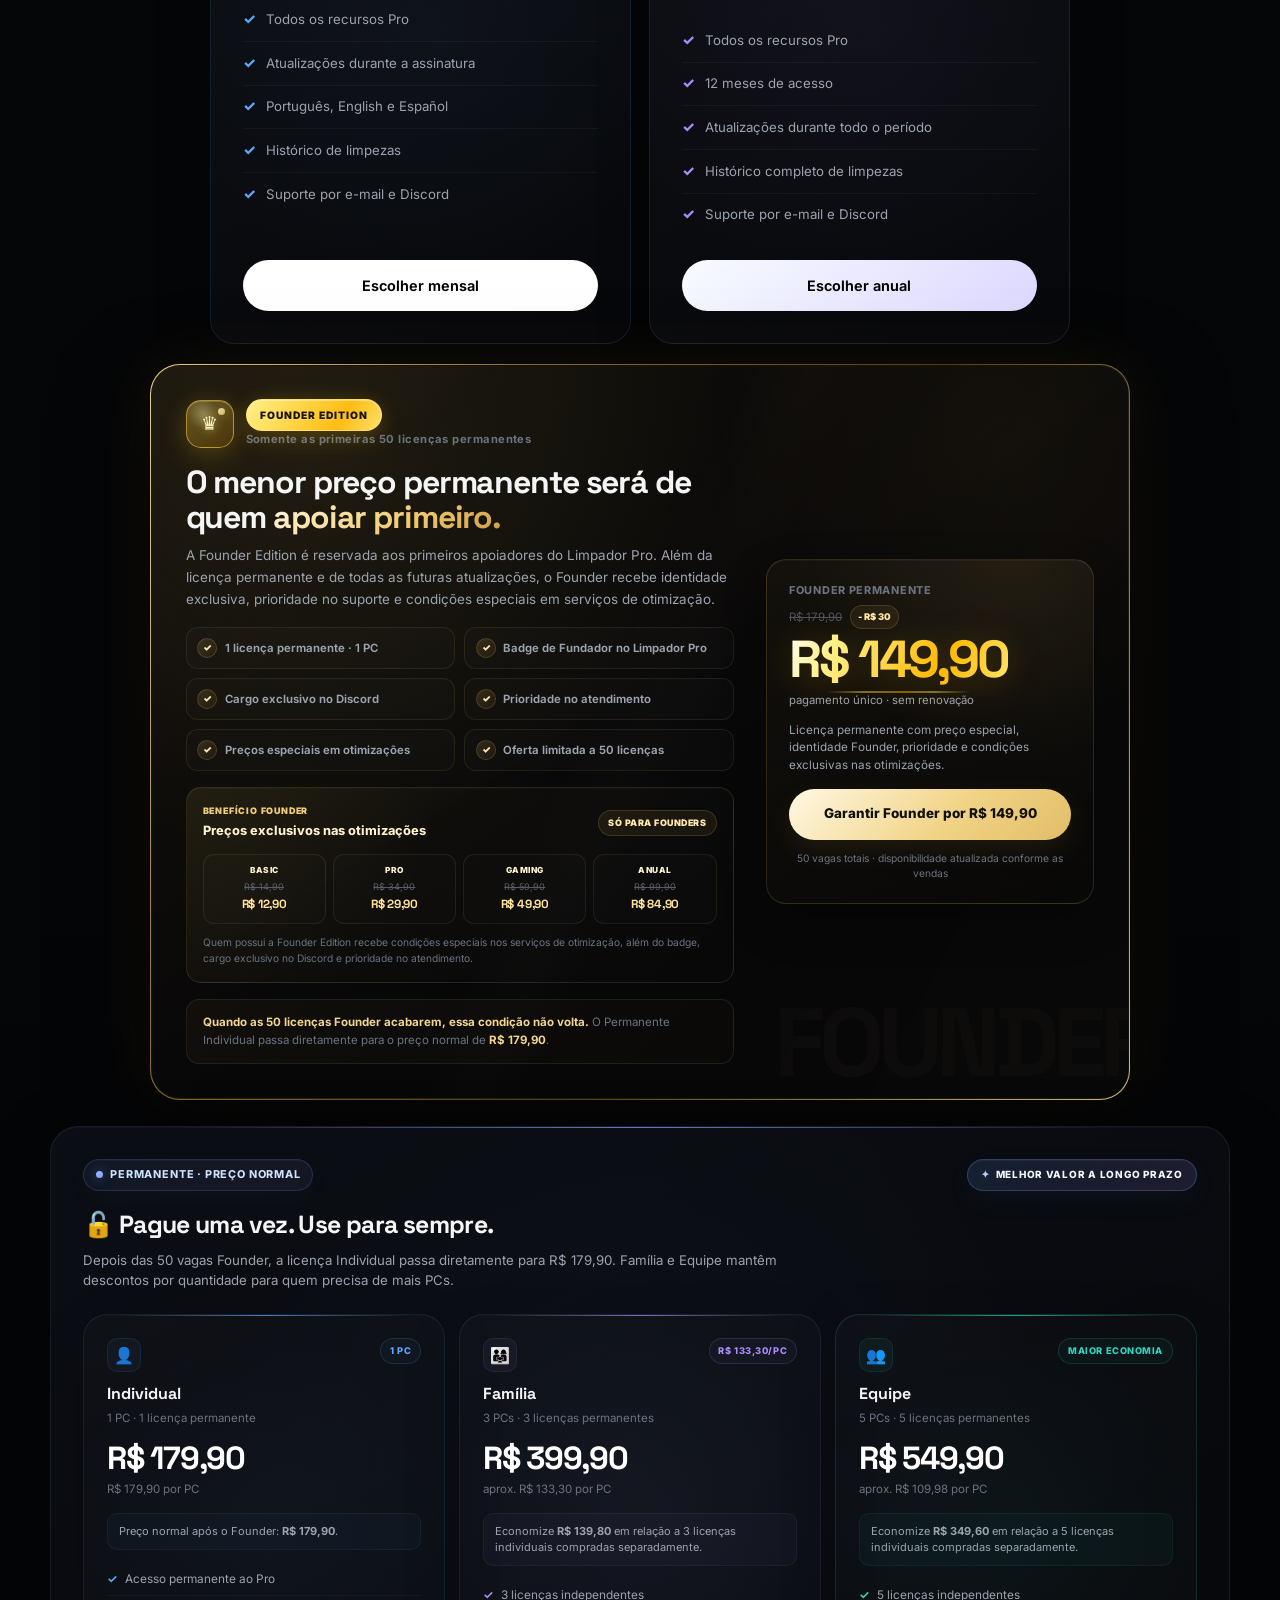
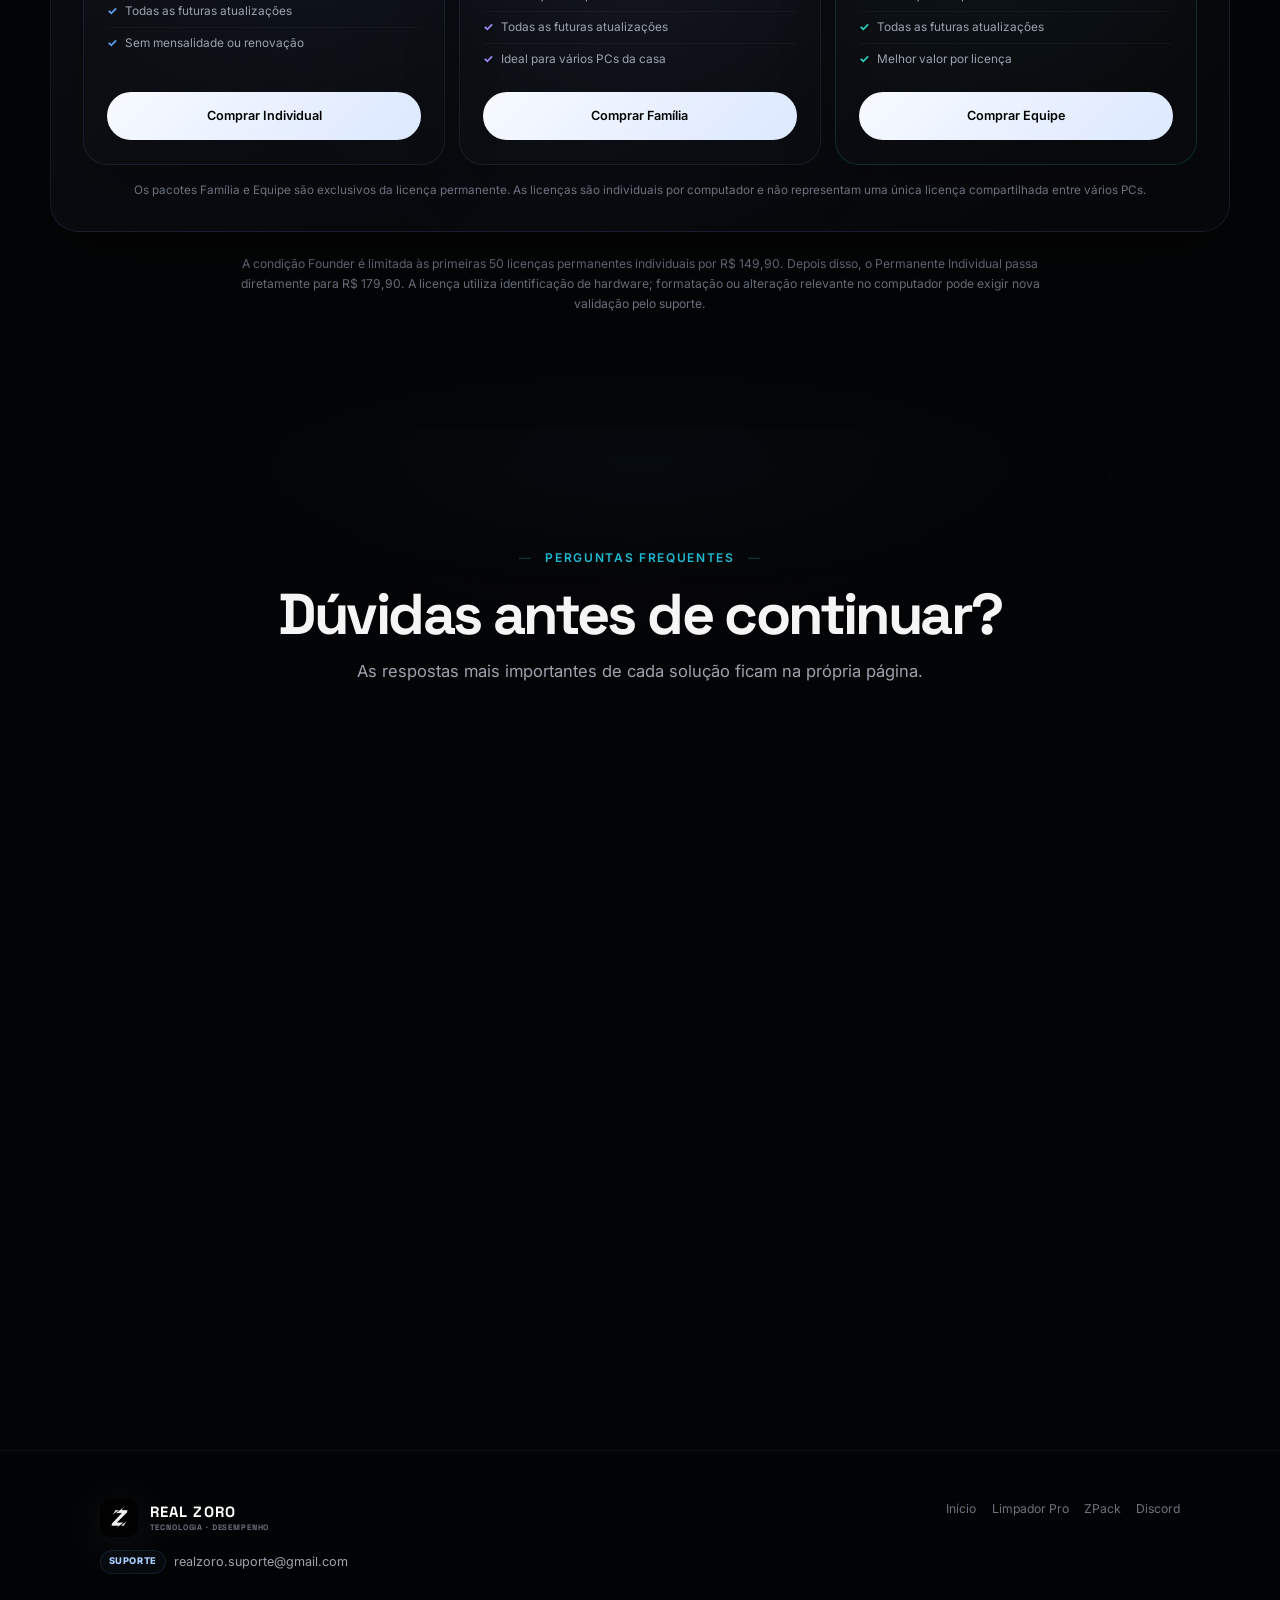
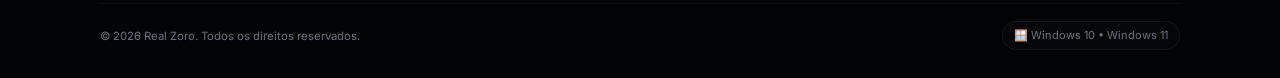
==== commit 20d1c680: "Add files via upload" ====
--- a/limpador-pro/index.html
+++ b/limpador-pro/index.html
@@ -253,8 +253,55 @@
 </div>
 <h4 class="version-title">Mais controle, automação e segurança no dia a dia</h4>
 <p class="version-summary">A v1.0.2 amplia o Limpador Pro em várias frentes, com foco em organização, transparência, proteção e recursos novos. Em vez de resumir tudo em blocos menores, o changelog completo abaixo reúne as novidades de forma mais clara e organizada.</p>
+<div aria-label="Principais novidades e melhorias da versão 1.0.2" class="v102-highlights">
+<article class="v102-highlight is-new">
+<div class="v102-highlight-top"><span class="v102-icon">🗓️</span><span class="v102-badge">Novo</span></div>
+<strong>Agendamento opcional</strong>
+<p>Data, hora, repetição, pausa e consulta da próxima execução.</p>
+</article>
+<article class="v102-highlight is-new">
+<div class="v102-highlight-top"><span class="v102-icon">✨</span><span class="v102-badge">Novo</span></div>
+<strong>Limpeza Extra — Essencial</strong>
+<p>Uma área separada da limpeza com um clique, sempre com confirmação.</p>
+</article>
+<article class="v102-highlight is-new">
+<div class="v102-highlight-top"><span class="v102-icon">🪟</span><span class="v102-badge">Novo</span></div>
+<strong>Windows.old e Windows Update</strong>
+<p>Prévia, estimativa e confirmação antes das rotinas suportadas.</p>
+</article>
+<article class="v102-highlight is-new">
+<div class="v102-highlight-top"><span class="v102-icon">🛡️</span><span class="v102-badge">Novo</span></div>
+<strong>Pastas protegidas</strong>
+<p>Proteção de pastas e subpastas com verificações reforçadas.</p>
+</article>
+<article class="v102-highlight is-improved">
+<div class="v102-highlight-top"><span class="v102-icon">🖥️</span><span class="v102-badge">Melhorado</span></div>
+<strong>Interface e experiência</strong>
+<p>Telas renovadas, idioma aplicado ao clicar e janelas mais flexíveis.</p>
+</article>
+<article class="v102-highlight is-improved">
+<div class="v102-highlight-top"><span class="v102-icon">🧹</span><span class="v102-badge">Melhorado</span></div>
+<strong>Limpeza e segurança</strong>
+<p>Temporários, Lixeira, contagem e tratamento de falhas mais robustos.</p>
+</article>
+<article class="v102-highlight is-improved">
+<div class="v102-highlight-top"><span class="v102-icon">🌐</span><span class="v102-badge">Melhorado</span></div>
+<strong>Caches e compatibilidade</strong>
+<p>Mais variantes de navegadores, Discord e VS Code reconhecidas.</p>
+</article>
+<article class="v102-highlight is-improved">
+<div class="v102-highlight-top"><span class="v102-icon">📚</span><span class="v102-badge">Melhorado</span></div>
+<strong>Histórico e relatório</strong>
+<p>Até 5.000 execuções, pesquisa, log em bytes e relatórios mais claros.</p>
+</article>
+<article class="v102-highlight is-improved">
+<div class="v102-highlight-top"><span class="v102-icon">⚡</span><span class="v102-badge">Melhorado</span></div>
+<strong>Desempenho e correções</strong>
+<p>Menor uso de memória e correções em DNS, licenças e Windows Update.</p>
+</article>
+</div>
 <details class="v102-full-details">
-<summary><span class="v102-summary-copy"><small>v1.0.2</small><strong>Abrir changelog completo</strong><em>7 categorias organizadas para consulta</em></span><b aria-hidden="true">+</b></summary>
+<summary><span class="v102-summary-copy"><strong>Abrir changelog completo</strong></span><b aria-hidden="true">+</b></summary>
 <div class="version-detail-grid v102-detail-grid">
 <div class="v102-detail-intro"><strong>Changelog completo da v1.0.2</strong><p>Abra as categorias abaixo para consultar tudo o que mudou nesta versão. Itens marcados como <span>Novo</span> representam recursos adicionados; itens marcados como <span>Melhorado</span> indicam áreas refinadas ou expandidas.</p></div>
 <section class="version-detail-group">
@@ -320,7 +367,7 @@
 </section>
 </div>
 </details>
-<div class="version-value"><div><strong>O ganho para o usuário</strong><br/>Mais controle, segurança, automação opcional e transparência sobre o que acontece em cada execução.</div></div>
+
 </article>
 </div>
 <div class="roadmap-note reveal roadmap-broader">
--- a/assets/style.css
+++ b/assets/style.css
@@ -1659,3 +1659,40 @@
   .page-zpack .optimization-grid{gap:1.2rem}
   .page-zpack .founder-expanded{padding:.92rem}
 }
+
+/* === Refino v13 === */
+/* v1.0.2: destaques restaurados, mantendo o changelog neutro */
+.page-limpador .v102-highlights{margin-top:1rem;margin-bottom:1rem}
+.page-limpador .v102-highlight{background:linear-gradient(165deg,rgba(255,255,255,.012),rgba(255,255,255,.004));border-color:rgba(255,255,255,.07);box-shadow:inset 0 1px 0 rgba(255,255,255,.018)}
+.page-limpador .v102-highlight:hover{transform:translateY(-4px);border-color:rgba(255,255,255,.13);background:linear-gradient(165deg,rgba(255,255,255,.022),rgba(255,255,255,.006));box-shadow:0 14px 30px rgba(0,0,0,.22),inset 0 1px 0 rgba(255,255,255,.025)}
+.page-limpador .v102-highlight::after{display:none!important}
+.page-limpador .v102-highlight.is-new .v102-badge,
+.page-limpador .v102-highlight.is-improved .v102-badge{color:#fff;border-color:rgba(255,255,255,.09);background:rgba(255,255,255,.035)}
+.page-limpador .v102-full-details summary{min-height:58px;display:flex;align-items:center;justify-content:space-between}
+.page-limpador .v102-summary-copy{display:flex;align-items:center}
+.page-limpador .v102-summary-copy strong{font-size:.85rem;letter-spacing:-.01em}
+
+/* Próximos avanços: alinhamento visual consistente entre os dois cards */
+.page-limpador .roadmap-flow-clean{grid-template-columns:minmax(0,1fr) auto minmax(0,1fr);align-items:stretch}
+.page-limpador .roadmap-flow-clean .roadmap-stage{display:flex;flex-direction:column;min-height:330px;padding:1.2rem 1.25rem}
+.page-limpador .roadmap-flow-clean .roadmap-version{min-height:38px;margin-bottom:.9rem}
+.page-limpador .roadmap-flow-clean .roadmap-stage h4{min-height:52px;margin:0 0 .55rem;display:flex;align-items:flex-start}
+.page-limpador .roadmap-flow-clean .roadmap-stage p{min-height:70px;margin:0 0 .75rem}
+.page-limpador .roadmap-flow-clean .roadmap-stage ul{margin-top:auto;padding-top:.2rem}
+.page-limpador .roadmap-flow-clean .roadmap-stage li{min-height:34px;display:flex;align-items:flex-start}
+.page-limpador .roadmap-flow-clean .roadmap-arrow{align-self:center}
+
+/* ZPack: segunda mensagem mais simples dentro do mesmo bloco */
+.page-zpack .zpack-inline-note{display:block;margin-top:.42rem;color:#d9fff0;font-size:.72rem;font-weight:750;letter-spacing:.01em}
+.page-zpack .zpack-inline-note strong{color:#d9fff0}
+
+/* ZPack: só um pouco mais de distância entre os planos */
+.page-zpack .optimization-grid{gap:2.15rem 2.1rem}
+
+@media(max-width:768px){
+  .page-limpador .roadmap-flow-clean{grid-template-columns:1fr}
+  .page-limpador .roadmap-flow-clean .roadmap-stage{min-height:auto}
+  .page-limpador .roadmap-flow-clean .roadmap-stage h4,
+  .page-limpador .roadmap-flow-clean .roadmap-stage p,
+  .page-limpador .roadmap-flow-clean .roadmap-stage li{min-height:auto}
+}
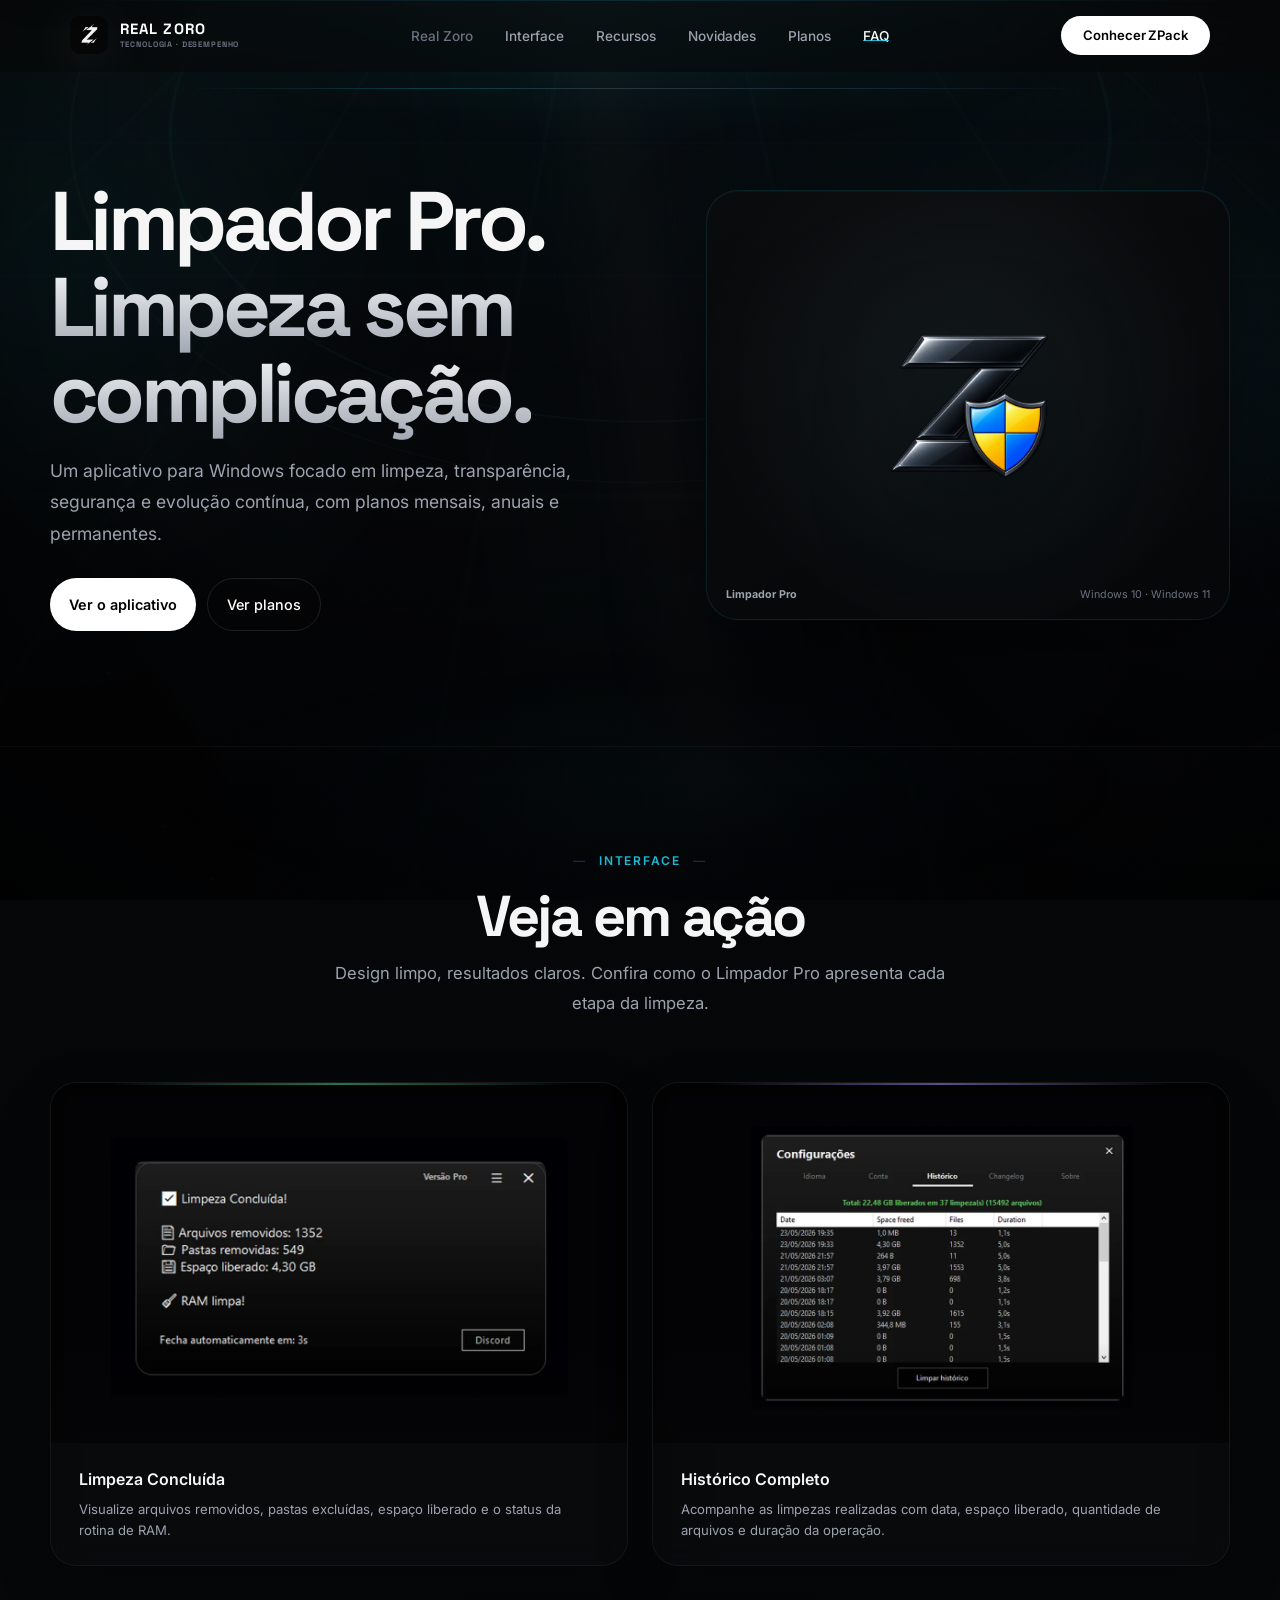
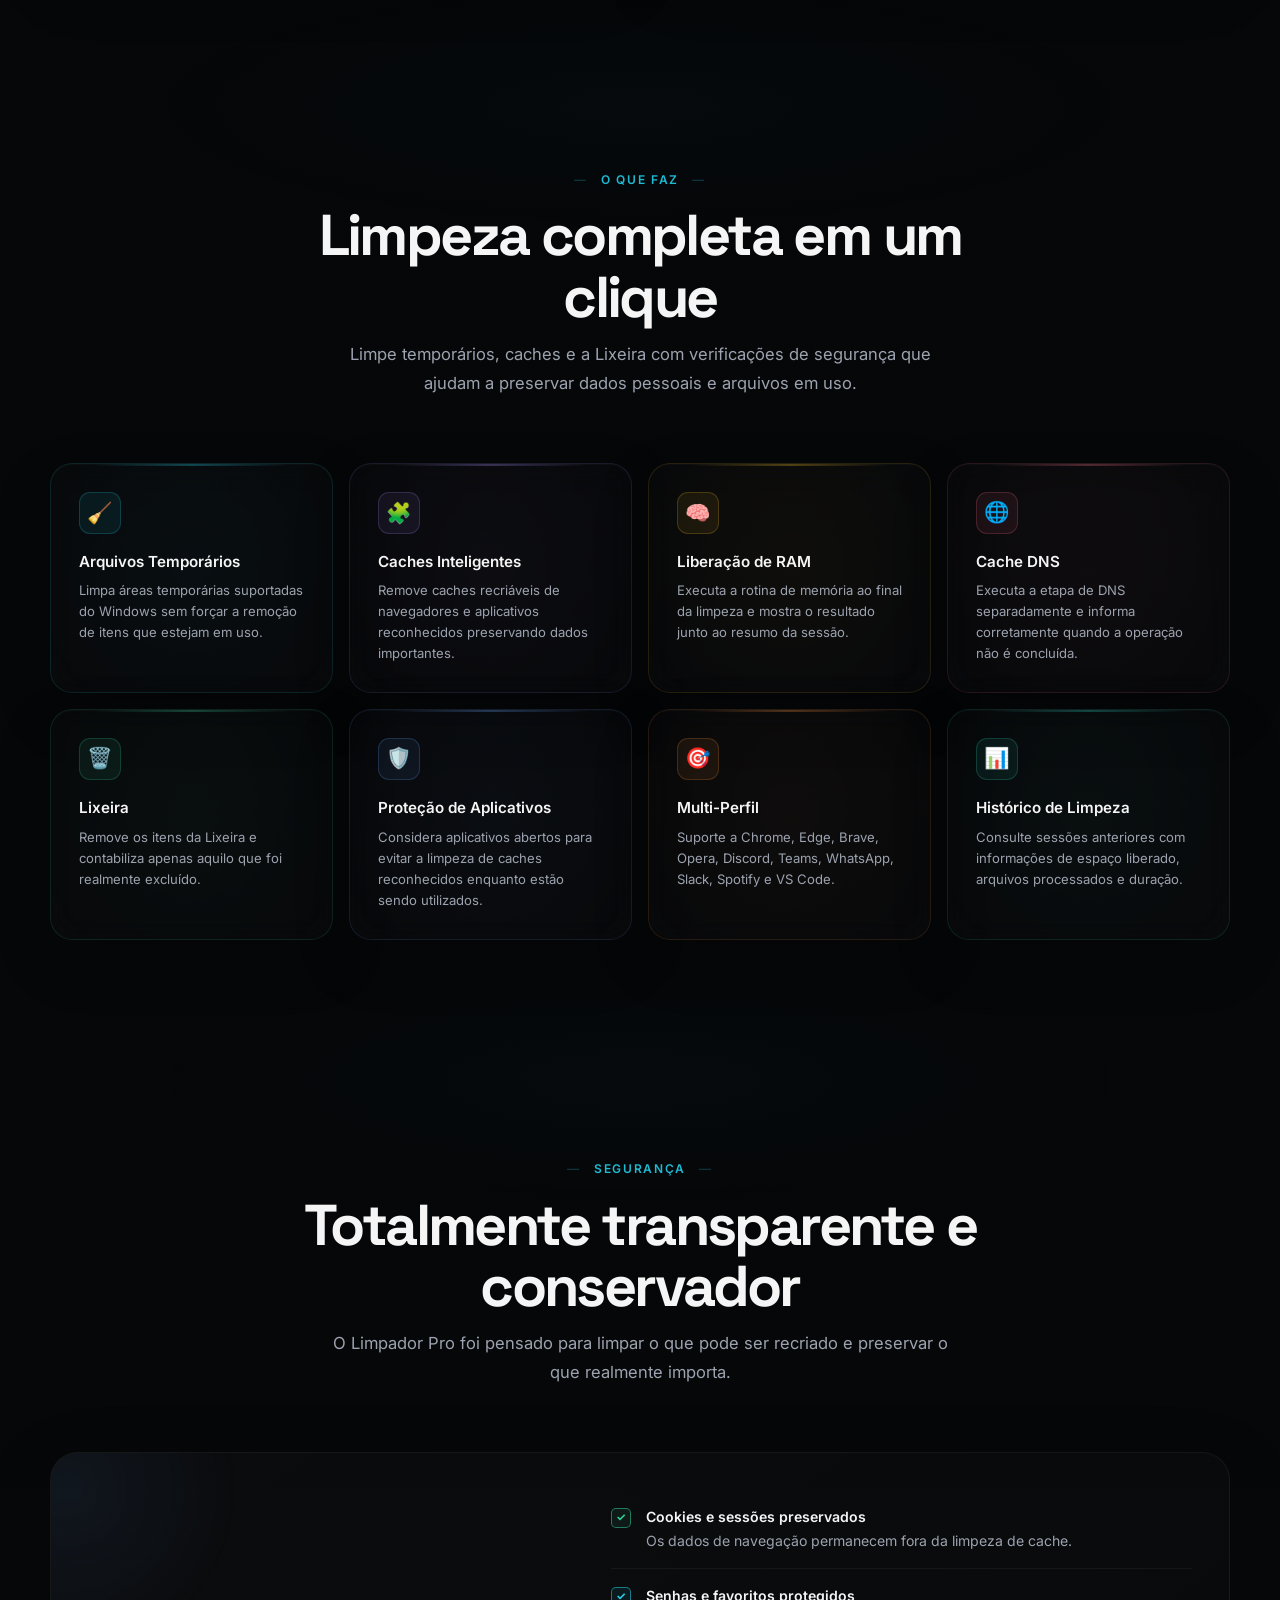
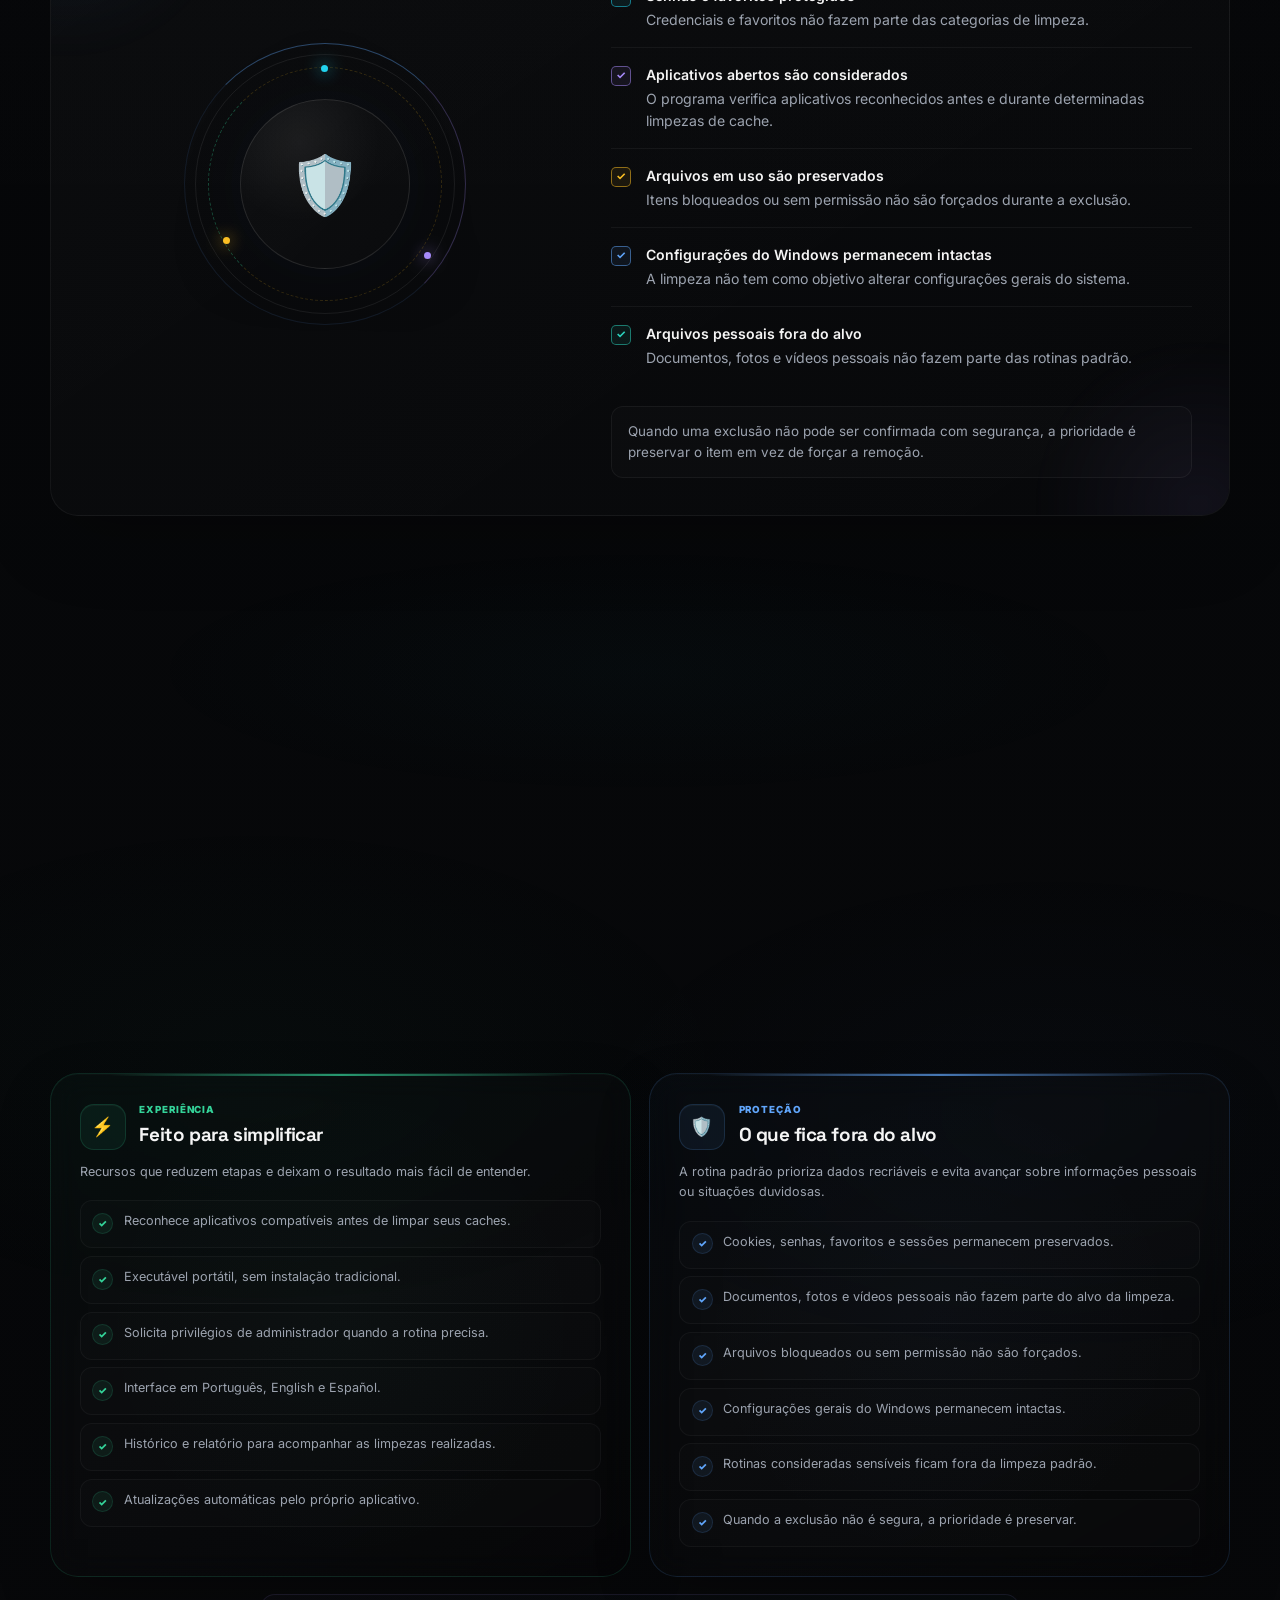
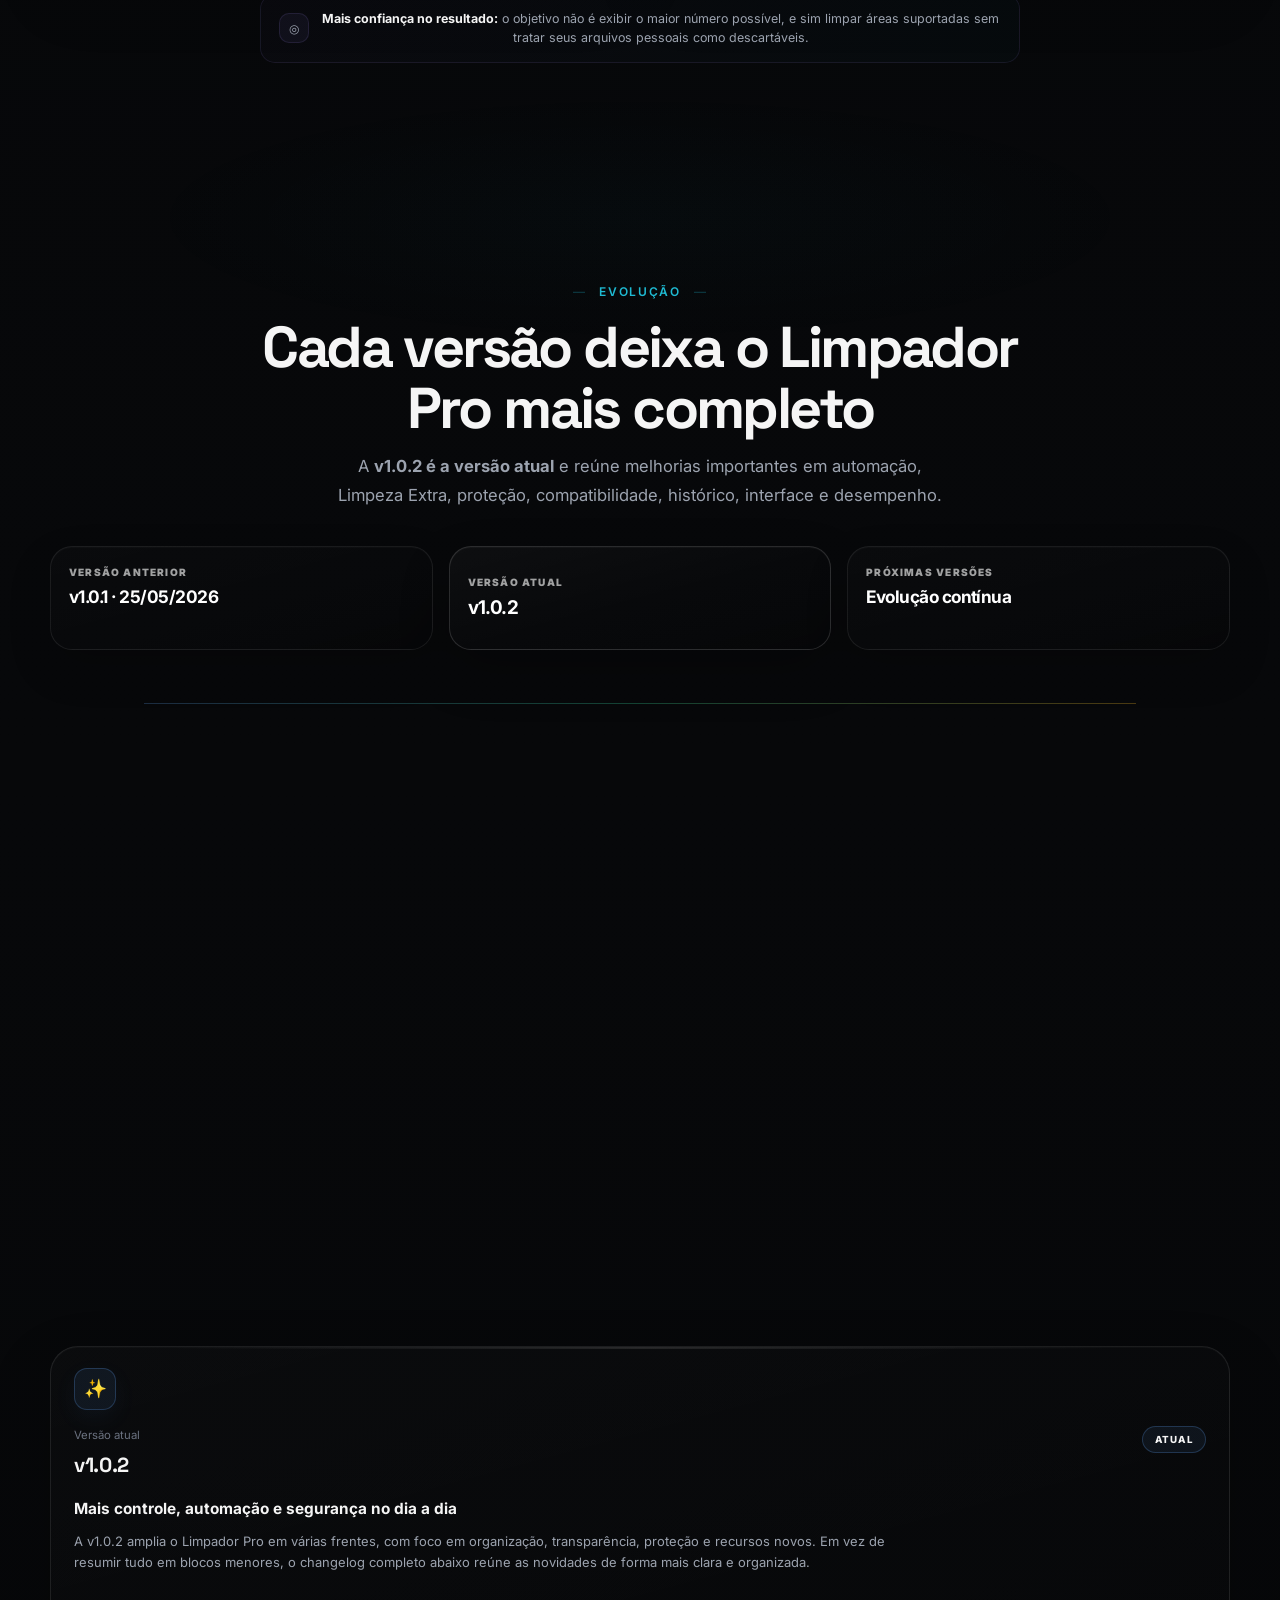
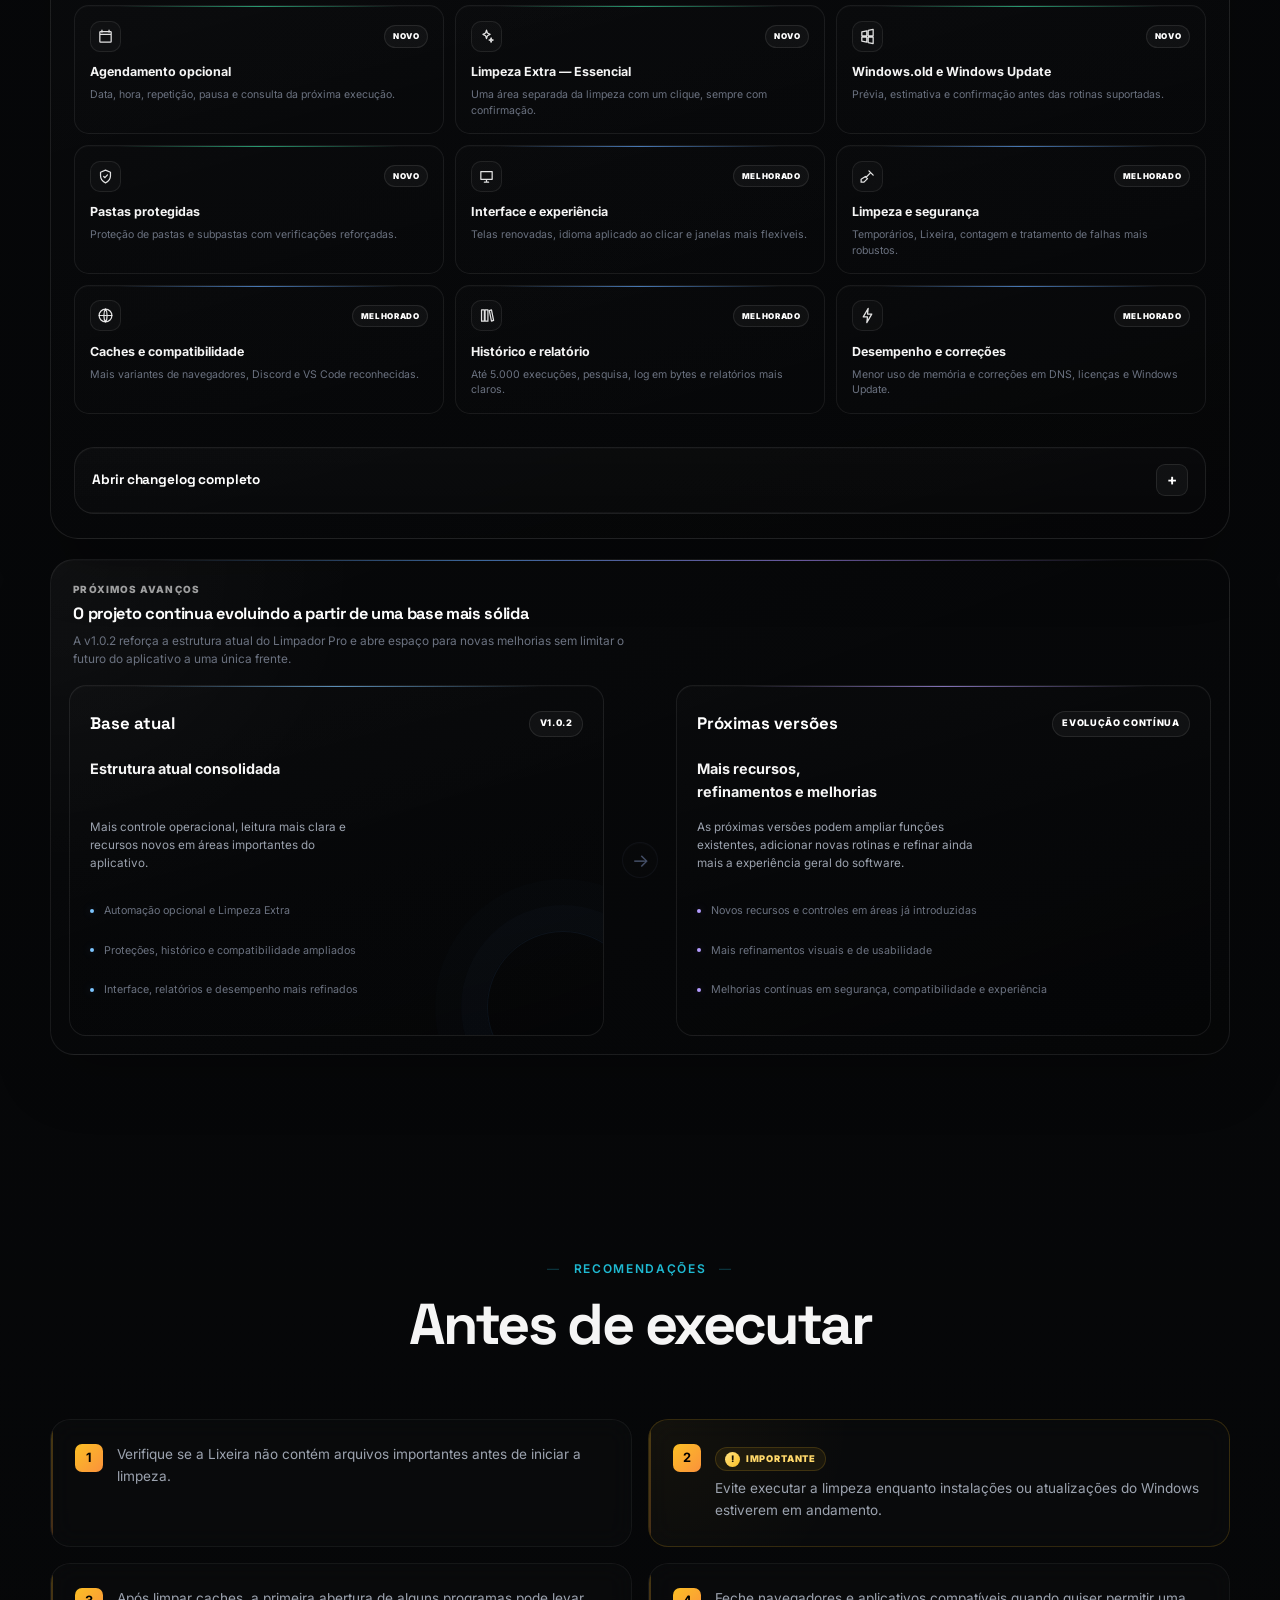
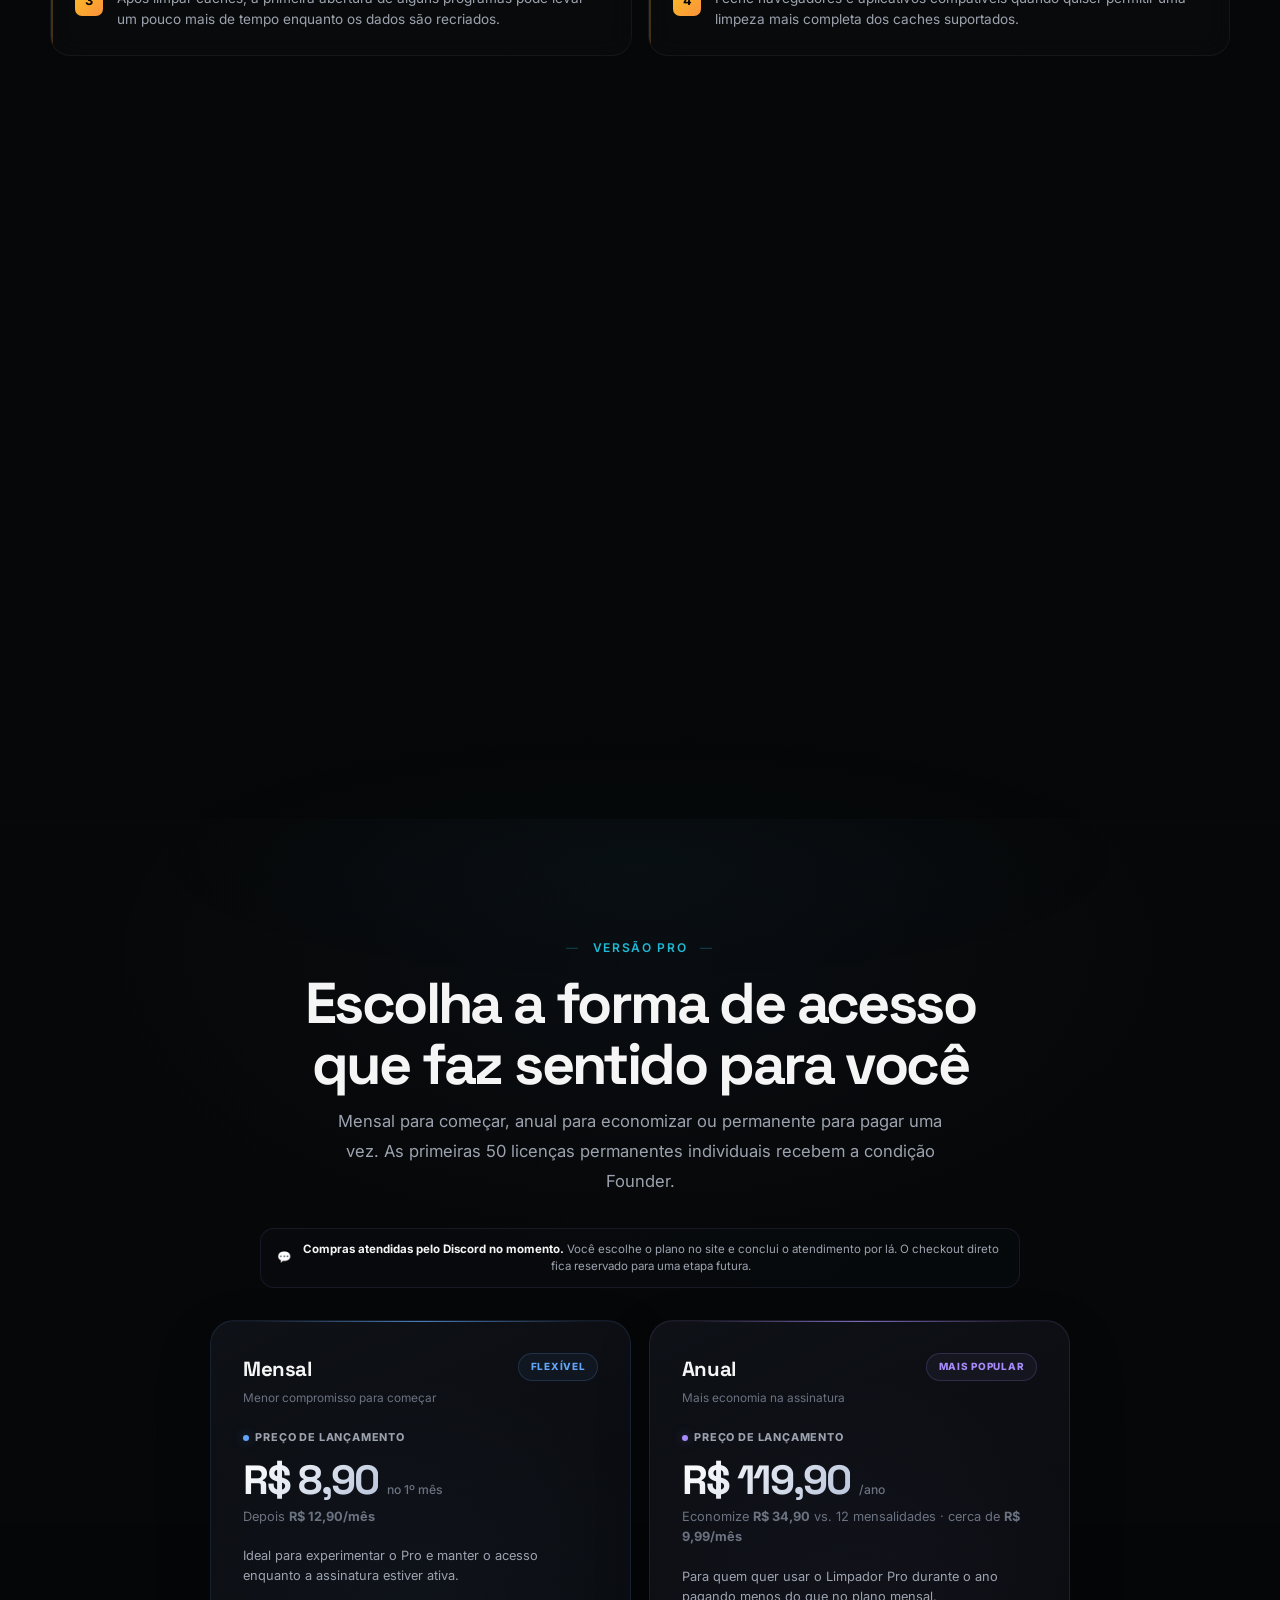
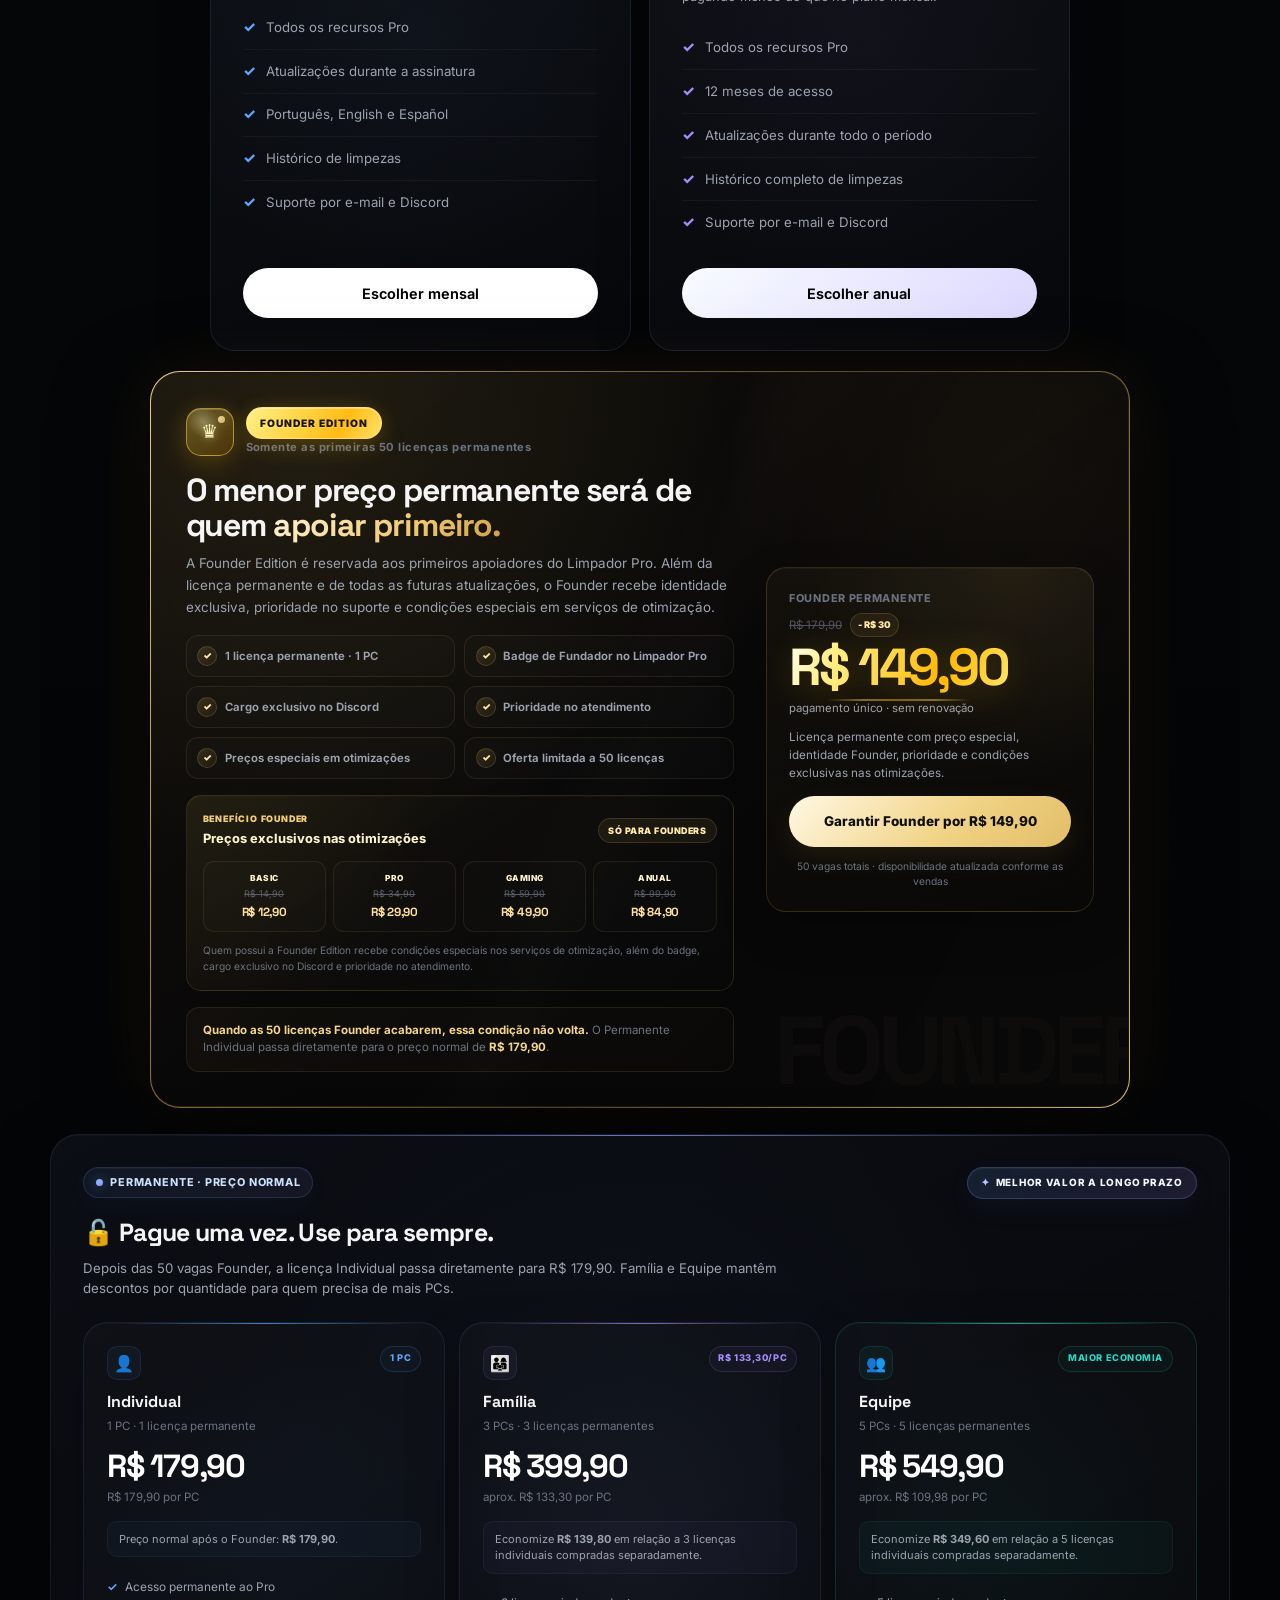
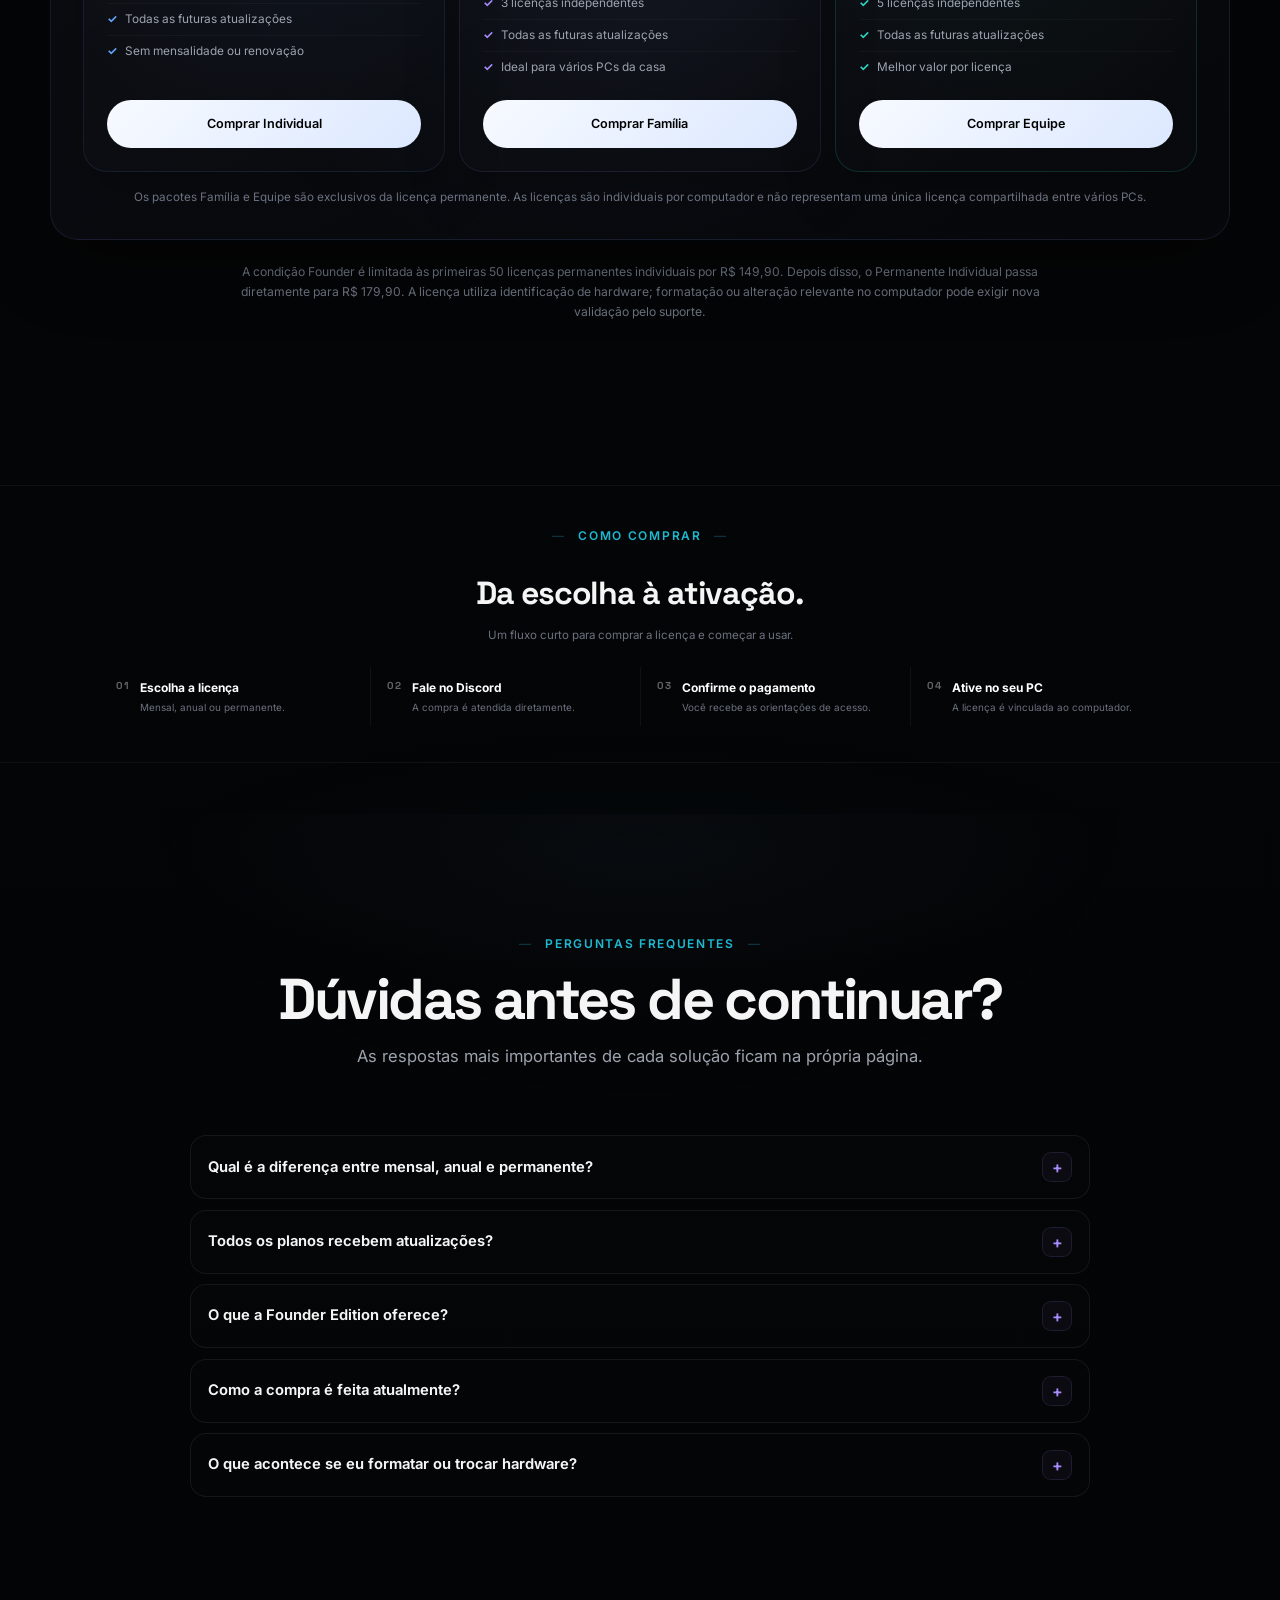
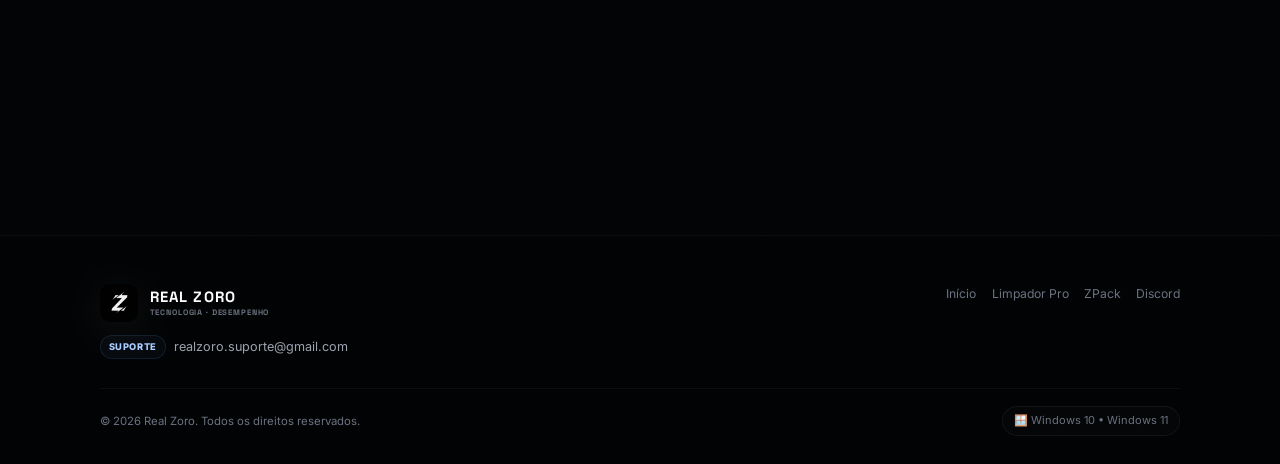
==== commit ce5553d7: "Add files via upload" ====
--- a/limpador-pro/index.html
+++ b/limpador-pro/index.html
@@ -255,47 +255,47 @@
 <p class="version-summary">A v1.0.2 amplia o Limpador Pro em várias frentes, com foco em organização, transparência, proteção e recursos novos. Em vez de resumir tudo em blocos menores, o changelog completo abaixo reúne as novidades de forma mais clara e organizada.</p>
 <div aria-label="Principais novidades e melhorias da versão 1.0.2" class="v102-highlights">
 <article class="v102-highlight is-new">
-<div class="v102-highlight-top"><span class="v102-icon">🗓️</span><span class="v102-badge">Novo</span></div>
+<div class="v102-highlight-top"><span class="v102-icon" aria-hidden="true"><svg viewBox="0 0 24 24"><path d="M7 3v3M17 3v3M4 9h16M5 5h14a1 1 0 0 1 1 1v13a1 1 0 0 1-1 1H5a1 1 0 0 1-1-1V6a1 1 0 0 1 1-1Z"/></svg></span><span class="v102-badge">Novo</span></div>
 <strong>Agendamento opcional</strong>
 <p>Data, hora, repetição, pausa e consulta da próxima execução.</p>
 </article>
 <article class="v102-highlight is-new">
-<div class="v102-highlight-top"><span class="v102-icon">✨</span><span class="v102-badge">Novo</span></div>
+<div class="v102-highlight-top"><span class="v102-icon" aria-hidden="true"><svg viewBox="0 0 24 24"><path d="m12 3 1.3 4.1L17 9l-3.7 1.9L12 15l-1.3-4.1L7 9l3.7-1.9L12 3ZM18.5 14l.8 2.2 2.2.8-2.2.8-.8 2.2-.8-2.2-2.2-.8 2.2-.8.8-2.2Z"/></svg></span><span class="v102-badge">Novo</span></div>
 <strong>Limpeza Extra — Essencial</strong>
 <p>Uma área separada da limpeza com um clique, sempre com confirmação.</p>
 </article>
 <article class="v102-highlight is-new">
-<div class="v102-highlight-top"><span class="v102-icon">🪟</span><span class="v102-badge">Novo</span></div>
+<div class="v102-highlight-top"><span class="v102-icon" aria-hidden="true"><svg viewBox="0 0 24 24"><path d="M4 5.5 11 4v7H4V5.5ZM13 3.5 20 2v9h-7V3.5ZM4 13h7v7l-7-1.5V13ZM13 13h7v9l-7-1.5V13Z"/></svg></span><span class="v102-badge">Novo</span></div>
 <strong>Windows.old e Windows Update</strong>
 <p>Prévia, estimativa e confirmação antes das rotinas suportadas.</p>
 </article>
 <article class="v102-highlight is-new">
-<div class="v102-highlight-top"><span class="v102-icon">🛡️</span><span class="v102-badge">Novo</span></div>
+<div class="v102-highlight-top"><span class="v102-icon" aria-hidden="true"><svg viewBox="0 0 24 24"><path d="M12 3 19 6v5c0 4.6-2.7 8-7 10-4.3-2-7-5.4-7-10V6l7-3Z"/><path d="m9.5 12 1.7 1.7 3.6-4"/></svg></span><span class="v102-badge">Novo</span></div>
 <strong>Pastas protegidas</strong>
 <p>Proteção de pastas e subpastas com verificações reforçadas.</p>
 </article>
 <article class="v102-highlight is-improved">
-<div class="v102-highlight-top"><span class="v102-icon">🖥️</span><span class="v102-badge">Melhorado</span></div>
+<div class="v102-highlight-top"><span class="v102-icon" aria-hidden="true"><svg viewBox="0 0 24 24"><path d="M4 5h16v11H4zM9 20h6M12 16v4"/></svg></span><span class="v102-badge">Melhorado</span></div>
 <strong>Interface e experiência</strong>
 <p>Telas renovadas, idioma aplicado ao clicar e janelas mais flexíveis.</p>
 </article>
 <article class="v102-highlight is-improved">
-<div class="v102-highlight-top"><span class="v102-icon">🧹</span><span class="v102-badge">Melhorado</span></div>
+<div class="v102-highlight-top"><span class="v102-icon" aria-hidden="true"><svg viewBox="0 0 24 24"><path d="m14 4 6 6M16.5 6.5 10 13M9 12l3 3-5 5H3v-4l6-4Z"/></svg></span><span class="v102-badge">Melhorado</span></div>
 <strong>Limpeza e segurança</strong>
 <p>Temporários, Lixeira, contagem e tratamento de falhas mais robustos.</p>
 </article>
 <article class="v102-highlight is-improved">
-<div class="v102-highlight-top"><span class="v102-icon">🌐</span><span class="v102-badge">Melhorado</span></div>
+<div class="v102-highlight-top"><span class="v102-icon" aria-hidden="true"><svg viewBox="0 0 24 24"><circle cx="12" cy="12" r="9"/><path d="M3 12h18M12 3c3 3.4 3 14.6 0 18M12 3c-3 3.4-3 14.6 0 18"/></svg></span><span class="v102-badge">Melhorado</span></div>
 <strong>Caches e compatibilidade</strong>
 <p>Mais variantes de navegadores, Discord e VS Code reconhecidas.</p>
 </article>
 <article class="v102-highlight is-improved">
-<div class="v102-highlight-top"><span class="v102-icon">📚</span><span class="v102-badge">Melhorado</span></div>
+<div class="v102-highlight-top"><span class="v102-icon" aria-hidden="true"><svg viewBox="0 0 24 24"><path d="M5 4h4v16H5zM10 4h4v16h-4zM16 5l3-1 3 15-3 1-3-15Z"/></svg></span><span class="v102-badge">Melhorado</span></div>
 <strong>Histórico e relatório</strong>
 <p>Até 5.000 execuções, pesquisa, log em bytes e relatórios mais claros.</p>
 </article>
 <article class="v102-highlight is-improved">
-<div class="v102-highlight-top"><span class="v102-icon">⚡</span><span class="v102-badge">Melhorado</span></div>
+<div class="v102-highlight-top"><span class="v102-icon" aria-hidden="true"><svg viewBox="0 0 24 24"><path d="m13 2-7 12h6l-1 8 7-12h-6l1-8Z"/></svg></span><span class="v102-badge">Melhorado</span></div>
 <strong>Desempenho e correções</strong>
 <p>Menor uso de memória e correções em DNS, licenças e Windows Update.</p>
 </article>
@@ -648,4 +648,16 @@
 </div>
 <p class="pricing-footnote">A condição Founder é limitada às primeiras 50 licenças permanentes individuais por R$ 149,90. Depois disso, o Permanente Individual passa diretamente para R$ 179,90. A licença utiliza identificação de hardware; formatação ou alteração relevante no computador pode exigir nova validação pelo suporte.</p>
 </div>
-</section><section class="sec-faq" id="faq"><div class="wrap"><div class="sec-head reveal"><span class="sec-label">Perguntas frequentes</span><h2 class="sec-title">Dúvidas antes de continuar?</h2><p class="sec-desc">As respostas mais importantes de cada solução ficam na própria página.</p></div><div class="faq-shell"><details class="faq-item reveal"><summary>Qual é a diferença entre mensal, anual e permanente?</summary><div class="faq-answer">O mensal começa em <strong>R$ 8,90 no primeiro mês</strong> e passa para <strong>R$ 12,90/mês</strong>. O anual custa <strong>R$ 119,90</strong> por 12 meses. A licença permanente é paga uma única vez e não exige renovação.</div></details><details class="faq-item reveal"><summary>Todos os planos recebem atualizações?</summary><div class="faq-answer">Sim. <strong>Todos os planos do Limpador Pro recebem atualizações enquanto o acesso estiver ativo.</strong> Nos planos mensal e anual, elas são incluídas durante a assinatura; nas licenças permanentes, continuam sem mensalidade ou renovação.</div></details><details class="faq-item reveal"><summary>O que a Founder Edition oferece?</summary><div class="faq-answer">A Founder Edition é limitada às primeiras <strong>50 licenças permanentes individuais</strong> e inclui badge de Fundador no aplicativo, cargo exclusivo no Discord, prioridade no atendimento e preços especiais nas otimizações ZPack.</div></details><details class="faq-item reveal"><summary>Como a compra é feita atualmente?</summary><div class="faq-answer">No momento, a compra é atendida pelo <a href="https://discord.gg/urYvqz3s69" rel="noopener noreferrer" target="_blank">Discord</a>. O checkout direto fica para uma etapa futura.</div></details><details class="faq-item reveal"><summary>O que acontece se eu formatar ou trocar hardware?</summary><div class="faq-answer">A licença utiliza identificação de hardware. Uma formatação ou alteração relevante no computador pode exigir <strong>nova validação pelo suporte</strong>.</div></details><details class="faq-item reveal"><summary>Qual é a diferença entre Limpeza Extra — Essencial e uma expansão futura?</summary><div class="faq-answer">A <strong>v1.0.2</strong> introduz a Limpeza Extra — Essencial com escopo controlado. Em versões futuras, essa área pode receber novas categorias, controles e recursos, junto de outras melhorias do aplicativo.</div></details><details class="faq-item reveal"><summary>O Limpador Pro pode remover Windows.old?</summary><div class="faq-answer">Na v1.0.2, a Limpeza Extra — Essencial detecta <strong>Windows.old</strong> quando a pasta estiver presente e permite ao usuário escolher removê-la.</div></details><details class="faq-item reveal"><summary>O Limpador Pro apaga documentos, fotos ou vídeos pessoais?</summary><div class="faq-answer">As rotinas padrão são direcionadas às áreas suportadas de limpeza. <strong>Documentos, fotos e vídeos pessoais não fazem parte do alvo da limpeza padrão.</strong></div></details></div></div></section></main><footer class="footer page-footer"><div class="foot-inner"><div class="foot-brand"><a class="logo realzoro-logo" href="../"><img alt="" class="brand-logo-small" decoding="async" fetchpriority="low" height="38" loading="lazy" src="../assets/LogoZ.webp" width="38"/><span class="realzoro-name"><strong>REAL ZORO</strong><small>Tecnologia · Desempenho</small></span></a><a class="foot-email" href="mailto:realzoro.suporte@gmail.com"><span class="foot-email-label">Suporte</span><span>realzoro.suporte@gmail.com</span></a></div><nav aria-label="Links do rodapé" class="foot-nav"><a href="../">Início</a><a href="./">Limpador Pro</a><a href="../zpack/">ZPack</a><a href="https://discord.gg/urYvqz3s69" rel="noopener noreferrer" target="_blank">Discord</a></nav></div><div class="foot-bottom"><p>© 2026 Real Zoro. Todos os direitos reservados.</p><span class="os-tag">🪟 Windows 10 • Windows 11</span></div></footer><div class="mobile-buybar page-cta"><div class="mobile-buybar-copy"><strong>Limpador Pro</strong><span>A partir de R$ 8,90</span></div><a href="#preco">Ver planos</a></div><div aria-label="Visualização ampliada da imagem" aria-modal="true" class="lightbox" id="lightbox" role="dialog"><div class="lightbox-inner"><button aria-label="Fechar imagem ampliada" class="lightbox-close" id="lightboxClose" type="button">×</button><img alt="" id="lightboxImage"/></div></div><script defer="" src="../assets/script.js"></script></body></html>+</section>
+<section class="service-flow limpador-flow reveal" aria-labelledby="limpador-flow-title">
+<div class="wrap">
+  <div class="service-flow-head"><span class="sec-label">Como comprar</span><h2 id="limpador-flow-title">Da escolha à ativação.</h2><p>Um fluxo curto para comprar a licença e começar a usar.</p></div>
+  <ol class="service-flow-steps">
+    <li><span>01</span><div><strong>Escolha a licença</strong><p>Mensal, anual ou permanente.</p></div></li>
+    <li><span>02</span><div><strong>Fale no Discord</strong><p>A compra é atendida diretamente.</p></div></li>
+    <li><span>03</span><div><strong>Confirme o pagamento</strong><p>Você recebe as orientações de acesso.</p></div></li>
+    <li><span>04</span><div><strong>Ative no seu PC</strong><p>A licença é vinculada ao computador.</p></div></li>
+  </ol>
+</div>
+</section>
+<section class="sec-faq" id="faq"><div class="wrap"><div class="sec-head reveal"><span class="sec-label">Perguntas frequentes</span><h2 class="sec-title">Dúvidas antes de continuar?</h2><p class="sec-desc">As respostas mais importantes de cada solução ficam na própria página.</p></div><div class="faq-shell"><details class="faq-item reveal"><summary>Qual é a diferença entre mensal, anual e permanente?</summary><div class="faq-answer">O mensal começa em <strong>R$ 8,90 no primeiro mês</strong> e passa para <strong>R$ 12,90/mês</strong>. O anual custa <strong>R$ 119,90</strong> por 12 meses. A licença permanente é paga uma única vez e não exige renovação.</div></details><details class="faq-item reveal"><summary>Todos os planos recebem atualizações?</summary><div class="faq-answer">Sim. <strong>Todos os planos do Limpador Pro recebem atualizações enquanto o acesso estiver ativo.</strong> Nos planos mensal e anual, elas são incluídas durante a assinatura; nas licenças permanentes, continuam sem mensalidade ou renovação.</div></details><details class="faq-item reveal"><summary>O que a Founder Edition oferece?</summary><div class="faq-answer">A Founder Edition é limitada às primeiras <strong>50 licenças permanentes individuais</strong> e inclui badge de Fundador no aplicativo, cargo exclusivo no Discord, prioridade no atendimento e preços especiais nas otimizações ZPack.</div></details><details class="faq-item reveal"><summary>Como a compra é feita atualmente?</summary><div class="faq-answer">No momento, a compra é atendida pelo <a href="https://discord.gg/urYvqz3s69" rel="noopener noreferrer" target="_blank">Discord</a>. O checkout direto fica para uma etapa futura.</div></details><details class="faq-item reveal"><summary>O que acontece se eu formatar ou trocar hardware?</summary><div class="faq-answer">A licença utiliza identificação de hardware. Uma formatação ou alteração relevante no computador pode exigir <strong>nova validação pelo suporte</strong>.</div></details><details class="faq-item reveal"><summary>Qual é a diferença entre Limpeza Extra — Essencial e uma expansão futura?</summary><div class="faq-answer">A <strong>v1.0.2</strong> introduz a Limpeza Extra — Essencial com escopo controlado. Em versões futuras, essa área pode receber novas categorias, controles e recursos, junto de outras melhorias do aplicativo.</div></details><details class="faq-item reveal"><summary>O Limpador Pro pode remover Windows.old?</summary><div class="faq-answer">Na v1.0.2, a Limpeza Extra — Essencial detecta <strong>Windows.old</strong> quando a pasta estiver presente e permite ao usuário escolher removê-la.</div></details><details class="faq-item reveal"><summary>O Limpador Pro apaga documentos, fotos ou vídeos pessoais?</summary><div class="faq-answer">As rotinas padrão são direcionadas às áreas suportadas de limpeza. <strong>Documentos, fotos e vídeos pessoais não fazem parte do alvo da limpeza padrão.</strong></div></details></div></div></section></main><footer class="footer page-footer"><div class="foot-inner"><div class="foot-brand"><a class="logo realzoro-logo" href="../"><img alt="" class="brand-logo-small" decoding="async" fetchpriority="low" height="38" loading="lazy" src="../assets/LogoZ.webp" width="38"/><span class="realzoro-name"><strong>REAL ZORO</strong><small>Tecnologia · Desempenho</small></span></a><a class="foot-email" href="mailto:realzoro.suporte@gmail.com"><span class="foot-email-label">Suporte</span><span>realzoro.suporte@gmail.com</span></a></div><nav aria-label="Links do rodapé" class="foot-nav"><a href="../">Início</a><a href="./">Limpador Pro</a><a href="../zpack/">ZPack</a><a href="https://discord.gg/urYvqz3s69" rel="noopener noreferrer" target="_blank">Discord</a></nav></div><div class="foot-bottom"><p>© 2026 Real Zoro. Todos os direitos reservados.</p><span class="os-tag">🪟 Windows 10 • Windows 11</span></div></footer><div class="mobile-buybar page-cta"><div class="mobile-buybar-copy"><strong>Limpador Pro</strong><span>A partir de R$ 8,90</span></div><a href="#preco">Ver planos</a></div><div aria-label="Visualização ampliada da imagem" aria-modal="true" class="lightbox" id="lightbox" role="dialog"><div class="lightbox-inner"><button aria-label="Fechar imagem ampliada" class="lightbox-close" id="lightboxClose" type="button">×</button><img alt="" id="lightboxImage"/></div></div><script defer="" src="../assets/script.js"></script></body></html>
--- a/assets/style.css
+++ b/assets/style.css
@@ -1696,3 +1696,128 @@
   .page-limpador .roadmap-flow-clean .roadmap-stage p,
   .page-limpador .roadmap-flow-clean .roadmap-stage li{min-height:auto}
 }
+
+/* === v14 — maturidade visual, prova social e fluxo de contratação === */
+
+/* Ícones consistentes nos destaques da v1.0.2 */
+.page-limpador .v102-icon{width:31px;height:31px;display:grid;place-items:center;border-radius:10px;border:1px solid rgba(255,255,255,.08);background:rgba(255,255,255,.025);color:rgba(255,255,255,.88)}
+.page-limpador .v102-icon svg{width:17px;height:17px;fill:none;stroke:currentColor;stroke-width:1.75;stroke-linecap:round;stroke-linejoin:round}
+.page-limpador .v102-highlight:hover .v102-icon{transform:translateY(-2px);border-color:rgba(255,255,255,.15);background:rgba(255,255,255,.045)}
+
+/* Home: prova real sem alongar a página */
+.home-proof-cta{margin:1.35rem auto 0;max-width:820px;display:flex;align-items:center;justify-content:space-between;gap:1rem;padding:.82rem .9rem .82rem 1.05rem;border-top:1px solid rgba(255,255,255,.055);border-bottom:1px solid rgba(255,255,255,.055);color:var(--text-muted);font-size:.76rem}
+.home-proof-cta a{display:inline-flex;align-items:center;gap:.45rem;flex:0 0 auto;text-decoration:none;color:#fff;font-size:.72rem;font-weight:750;transition:transform .25s var(--ease),color .25s var(--ease)}
+.home-proof-cta a b{font-size:.88rem;color:#77e9bd}
+.home-proof-cta a:hover{transform:translateX(2px);color:#d9fff0}
+
+/* ZPack: intro continua leve, com compatibilidade em uma segunda linha simples */
+.page-zpack .zpack-inline-note{display:block;margin-top:.45rem;color:#d5f7e9;font-size:.69rem;font-weight:750;letter-spacing:.01em}
+
+/* Resultados reais */
+.zpack-results{position:relative;margin:4rem auto 3.2rem;padding-top:3.2rem;border-top:1px solid rgba(255,255,255,.055)}
+.results-head{max-width:790px;margin:0 auto 2rem;text-align:center}
+.results-head h2{font-family:'Space Grotesk',sans-serif;font-size:clamp(1.75rem,3.2vw,2.55rem);line-height:1.08;letter-spacing:-.045em;margin:.55rem 0 .72rem}
+.results-head p{margin:0 auto;color:var(--text-secondary);font-size:.82rem;line-height:1.7;max-width:690px}
+
+.venas-feature{display:grid;grid-template-columns:minmax(0,1.08fr) minmax(320px,.92fr);gap:1.35rem;padding:1.2rem;border:1px solid rgba(52,211,153,.16);border-radius:30px;background:radial-gradient(800px circle at 0 0,rgba(52,211,153,.07),transparent 62%),linear-gradient(150deg,rgba(255,255,255,.018),rgba(255,255,255,.005) 55%,rgba(0,0,0,.16));box-shadow:0 30px 80px rgba(0,0,0,.28),inset 0 1px 0 rgba(255,255,255,.025)}
+.venas-media-grid{display:grid;grid-template-columns:minmax(0,1.05fr) minmax(150px,.58fr);gap:.75rem;min-width:0}
+.venas-feature figure{margin:0;overflow:hidden;border-radius:20px;border:1px solid rgba(255,255,255,.07);background:#080908}
+.venas-feature img{display:block;width:100%;height:100%;object-fit:cover}
+.venas-proof-main{min-height:510px}
+.venas-proof-main img{object-position:center 43%}
+.venas-media-side{display:grid;grid-template-rows:minmax(150px,.58fr) minmax(180px,1fr);gap:.75rem;min-width:0}
+.venas-profile-shot{min-height:160px}
+.venas-profile-shot img{object-position:center 12%}
+.result-video{display:block;width:100%;background:#050606;border:1px solid rgba(255,255,255,.075);border-radius:20px;box-shadow:0 18px 38px rgba(0,0,0,.18)}
+.result-video.compact{height:100%;min-height:220px;object-fit:cover}
+.venas-copy{display:flex;flex-direction:column;justify-content:center;padding:1rem 1.15rem 1rem .7rem}
+.results-kicker{display:inline-flex;width:max-content;margin-bottom:.58rem;padding:.27rem .58rem;border-radius:999px;border:1px solid rgba(52,211,153,.15);background:rgba(52,211,153,.045);color:#6ce8b6;font-size:.58rem;font-weight:850;letter-spacing:.105em;text-transform:uppercase}
+.venas-copy h3{font-family:'Space Grotesk',sans-serif;font-size:2.05rem;line-height:1;margin:0 0 .35rem;letter-spacing:-.045em}
+.venas-role{margin:0 0 .75rem;color:#d8fff0;font-family:'Space Grotesk',sans-serif;font-size:1.03rem;font-weight:650;line-height:1.35}
+.venas-desc{margin:0;color:var(--text-secondary);font-size:.78rem;line-height:1.72;max-width:530px}
+.venas-desc strong{color:#fff}
+.venas-stats{display:grid;grid-template-columns:repeat(4,minmax(0,1fr));gap:.55rem;margin:1.2rem 0 1rem}
+.venas-stats span{padding:.72rem .62rem;border-radius:14px;border:1px solid rgba(255,255,255,.065);background:rgba(255,255,255,.012);text-align:center}
+.venas-stats strong{display:block;color:#fff;font-family:'Space Grotesk',sans-serif;font-size:1.02rem;letter-spacing:-.03em}
+.venas-stats small{display:block;margin-top:.16rem;color:var(--text-muted);font-size:.52rem;line-height:1.25}
+.result-profile-link,.video-testimonial-copy a{display:inline-flex;width:max-content;align-items:center;gap:.45rem;color:#dfffee;text-decoration:none;font-size:.69rem;font-weight:750;transition:transform .25s var(--ease),color .25s var(--ease)}
+.result-profile-link:hover,.video-testimonial-copy a:hover{transform:translateX(2px);color:#fff}
+.venas-social-note{display:block;margin-top:.55rem;color:rgba(255,255,255,.34);font-size:.54rem}
+
+.result-cards{display:grid;grid-template-columns:repeat(3,minmax(0,1fr));gap:1.1rem;margin-top:1.25rem}
+.result-card{overflow:hidden;border-radius:24px;border:1px solid rgba(255,255,255,.07);background:linear-gradient(160deg,rgba(255,255,255,.013),rgba(255,255,255,.004));box-shadow:0 22px 54px rgba(0,0,0,.2);transition:transform .35s var(--ease),border-color .3s var(--ease),box-shadow .35s var(--ease)}
+.result-card:hover{transform:translateY(-5px);border-color:rgba(52,211,153,.16);box-shadow:0 28px 62px rgba(0,0,0,.27),0 0 26px rgba(52,211,153,.025)}
+.result-proof{height:210px;margin:0;overflow:hidden;background:#070807;border-bottom:1px solid rgba(255,255,255,.055)}
+.result-proof img{display:block;width:100%;height:100%;object-fit:cover;transition:transform .5s var(--ease)}
+.result-card:hover .result-proof img{transform:scale(1.018)}
+.result-card-body{padding:1rem 1rem 1.05rem}
+.result-person{display:flex;align-items:center;gap:.62rem;margin-bottom:.72rem}
+.result-avatar{width:34px;height:34px;flex:0 0 34px;display:grid;place-items:center;border-radius:11px;border:1px solid rgba(52,211,153,.14);background:rgba(52,211,153,.05);color:#8ef0c8;font-family:'Space Grotesk',sans-serif;font-size:.74rem;font-weight:800}
+.result-person strong{display:block;font-size:.82rem;color:#fff}
+.result-person small{display:block;margin-top:.08rem;color:var(--text-muted);font-size:.56rem}
+.result-card blockquote{margin:0 0 .9rem;color:var(--text-secondary);font-size:.72rem;line-height:1.6;min-height:46px}
+.fps-change{display:grid;grid-template-columns:1fr auto 1fr;align-items:center;gap:.55rem;padding:.7rem .76rem;border-radius:14px;border:1px solid rgba(255,255,255,.055);background:rgba(255,255,255,.009)}
+.fps-change span{min-width:0}.fps-change span:last-child{text-align:right}.fps-change small{display:block;color:var(--text-muted);font-size:.51rem;text-transform:uppercase;letter-spacing:.08em}.fps-change strong{display:block;margin-top:.1rem;color:#fff;font-family:'Space Grotesk',sans-serif;font-size:.88rem;white-space:nowrap}.fps-change b{color:rgba(255,255,255,.28);font-size:.9rem}.fps-change .after strong{color:#67e7b5}
+.process-change{display:flex;align-items:center;justify-content:center;gap:.5rem;margin-top:.55rem;color:var(--text-muted);font-size:.62rem}.process-change b{color:rgba(255,255,255,.3)}.process-change strong{color:#7de9bf}
+.result-config{margin:.72rem 0 0;color:var(--text-muted);font-size:.6rem;line-height:1.45}
+
+.video-testimonial{display:grid;grid-template-columns:minmax(0,1fr) 290px;align-items:center;gap:1.25rem;margin-top:1.3rem;padding:1.05rem 1.05rem 1.05rem 1.25rem;border-radius:24px;border:1px solid rgba(255,255,255,.07);background:linear-gradient(150deg,rgba(255,255,255,.012),rgba(255,255,255,.004));box-shadow:0 20px 50px rgba(0,0,0,.18)}
+.video-testimonial-copy{padding:.6rem .45rem}
+.video-testimonial-copy h3{font-family:'Space Grotesk',sans-serif;font-size:1.45rem;margin:0 0 .45rem;letter-spacing:-.035em}
+.video-testimonial-copy p{max-width:580px;margin:0 0 .8rem;color:var(--text-secondary);font-size:.75rem;line-height:1.68}
+.result-video.portrait{max-height:390px;aspect-ratio:9/16;justify-self:end;object-fit:cover}
+.results-disclaimer{margin:1rem auto 0;max-width:820px;text-align:center;color:rgba(255,255,255,.36);font-size:.58rem;line-height:1.55}
+
+/* Fluxo simples, sem virar mais uma coleção pesada de cards */
+.service-flow{position:relative;margin:3rem auto 3.2rem;padding:2.25rem 0;border-top:1px solid rgba(255,255,255,.05);border-bottom:1px solid rgba(255,255,255,.05)}
+.zpack-flow{max-width:1120px}
+.service-flow-head{max-width:760px;margin:0 auto 1.4rem;text-align:center}
+.service-flow-head h2{margin:.45rem 0 .4rem;font-family:'Space Grotesk',sans-serif;font-size:clamp(1.45rem,2.6vw,2rem);letter-spacing:-.035em}
+.service-flow-head p{margin:0;color:var(--text-muted);font-size:.72rem}
+.service-flow-steps{list-style:none;display:grid;grid-template-columns:repeat(4,minmax(0,1fr));gap:0;margin:0;padding:0}
+.service-flow-steps li{display:flex;align-items:flex-start;gap:.7rem;min-width:0;padding:.7rem 1rem;border-left:1px solid rgba(255,255,255,.055)}
+.service-flow-steps li:first-child{border-left:0}
+.service-flow-steps>li>span{flex:0 0 auto;color:rgba(255,255,255,.38);font-family:'Space Grotesk',sans-serif;font-size:.63rem;font-weight:700;letter-spacing:.06em}
+.service-flow-steps strong{display:block;color:#fff;font-size:.75rem;margin-bottom:.18rem}.service-flow-steps p{margin:0;color:var(--text-muted);font-size:.62rem;line-height:1.5}
+.limpador-flow{padding-left:1.5rem;padding-right:1.5rem}.limpador-flow>.wrap{max-width:1080px}
+
+/* Menos competição visual entre prova social e planos */
+.page-zpack .optimization-founder{margin-bottom:.2rem}
+.page-zpack .terms-premium{margin-top:2.6rem}
+
+@media(max-width:1100px){
+  .venas-feature{grid-template-columns:1fr}
+  .venas-copy{padding:1rem .4rem .5rem}
+  .result-cards{grid-template-columns:repeat(2,minmax(0,1fr))}
+  .result-card:last-child{grid-column:1/-1;max-width:560px;width:100%;justify-self:center}
+}
+@media(max-width:820px){
+  .venas-media-grid{grid-template-columns:1fr}
+  .venas-proof-main{min-height:440px}
+  .venas-media-side{grid-template-columns:1fr 1fr;grid-template-rows:auto}
+  .venas-profile-shot,.result-video.compact{min-height:190px}
+  .venas-stats{grid-template-columns:repeat(2,minmax(0,1fr))}
+  .result-cards{grid-template-columns:1fr}
+  .result-card:last-child{grid-column:auto;max-width:none}
+  .video-testimonial{grid-template-columns:1fr}
+  .result-video.portrait{justify-self:center;max-height:460px}
+  .service-flow-steps{grid-template-columns:repeat(2,minmax(0,1fr));row-gap:.3rem}
+  .service-flow-steps li:nth-child(3){border-left:0}
+}
+@media(max-width:560px){
+  .home-proof-cta{flex-direction:column;align-items:flex-start}
+  .zpack-results{margin-top:3rem;padding-top:2.5rem}
+  .venas-feature{padding:.85rem;border-radius:24px}
+  .venas-proof-main{min-height:360px}
+  .venas-media-side{grid-template-columns:1fr}
+  .venas-profile-shot{min-height:170px}
+  .venas-copy h3{font-size:1.7rem}
+  .venas-role{font-size:.92rem}
+  .venas-stats{gap:.45rem}
+  .result-proof{height:190px}
+  .video-testimonial{padding:.9rem}
+  .service-flow{padding-top:1.8rem;padding-bottom:1.8rem}
+  .service-flow-steps{grid-template-columns:1fr}
+  .service-flow-steps li{border-left:0;border-top:1px solid rgba(255,255,255,.045);padding:.78rem .3rem}
+  .service-flow-steps li:first-child{border-top:0}
+}
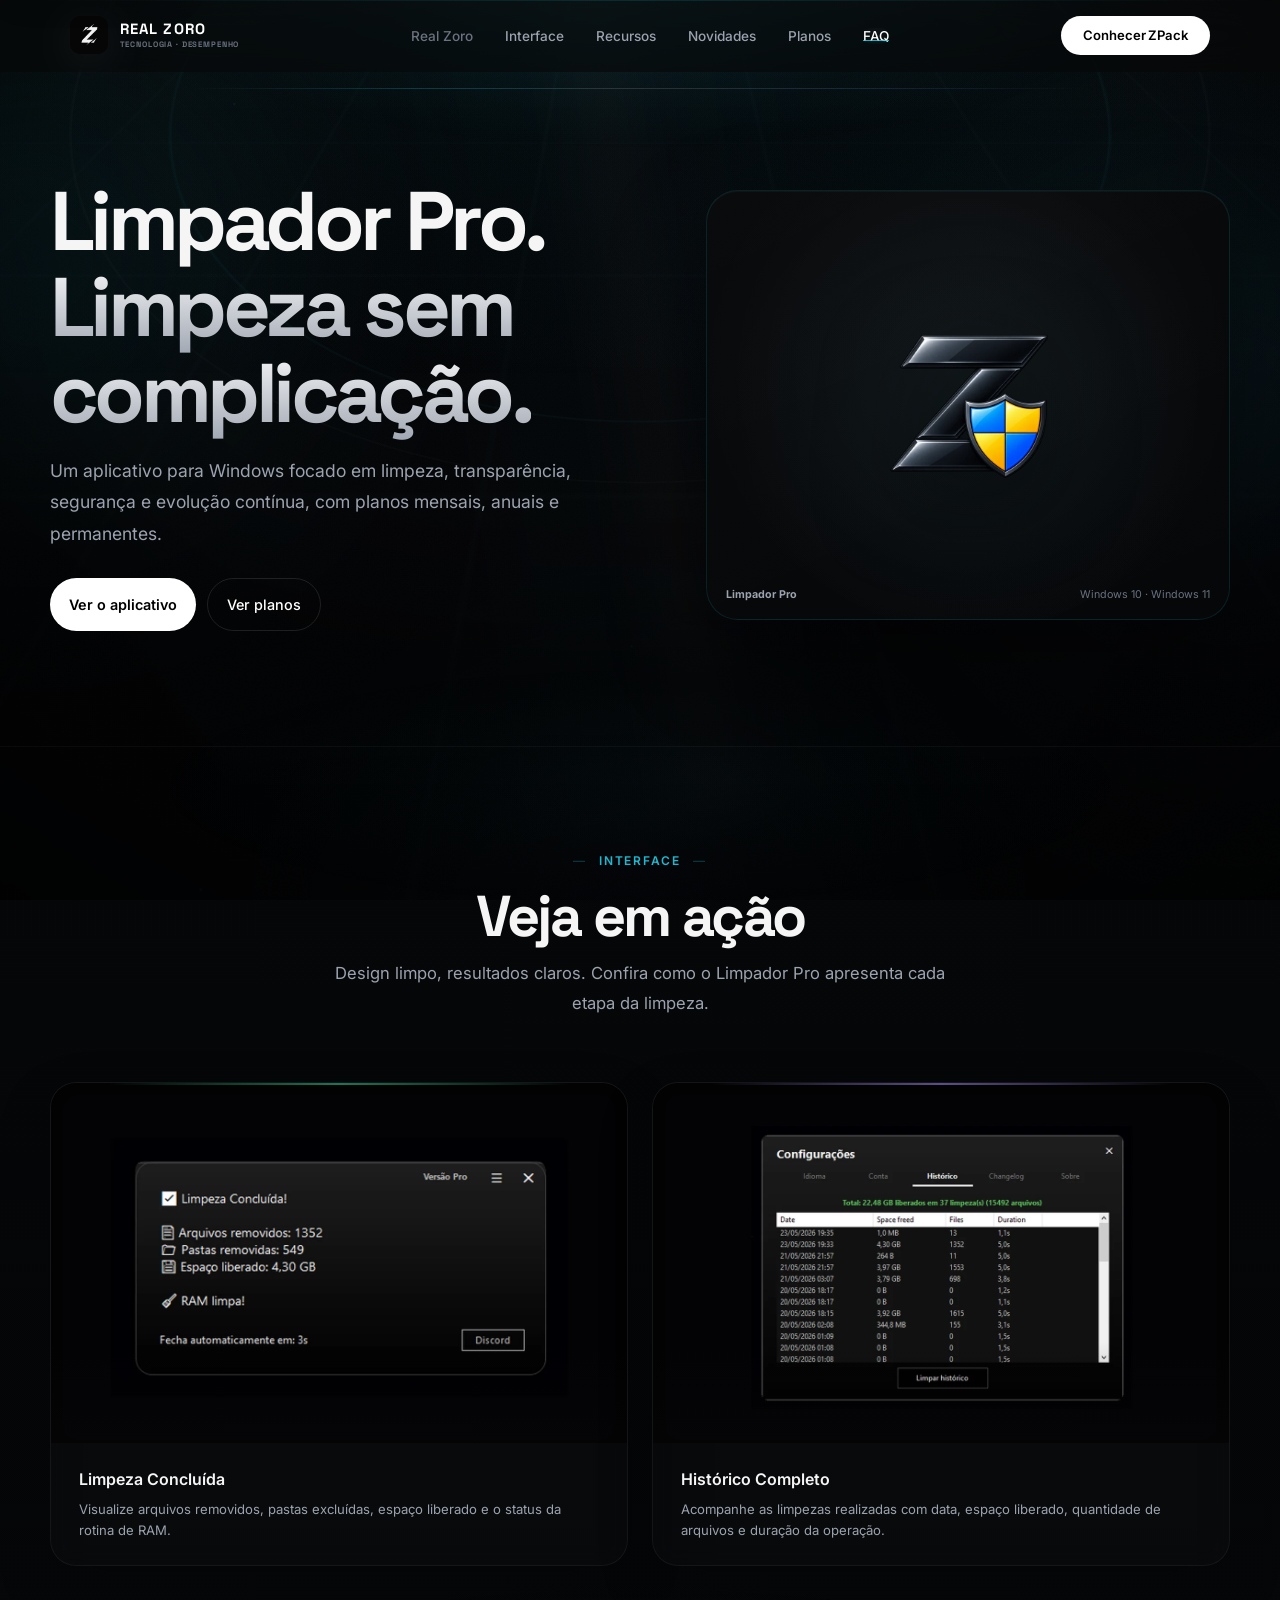
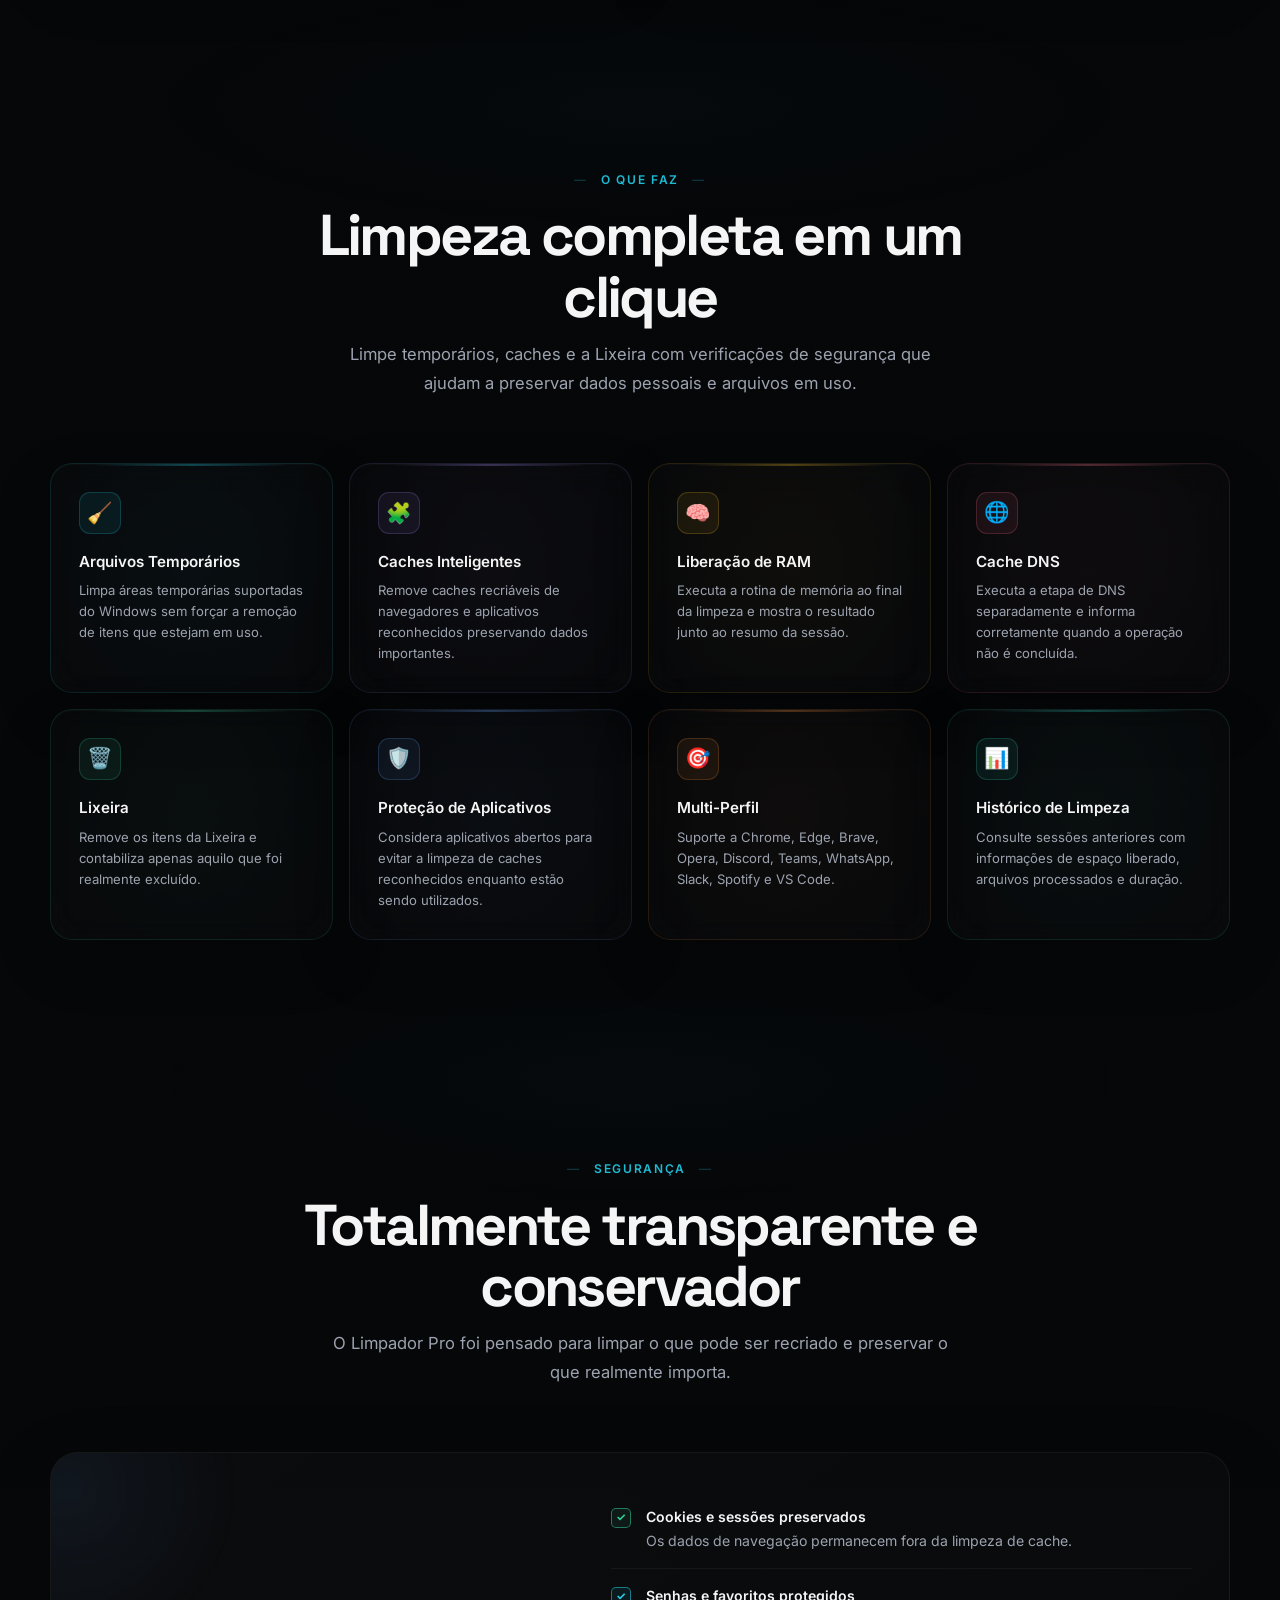
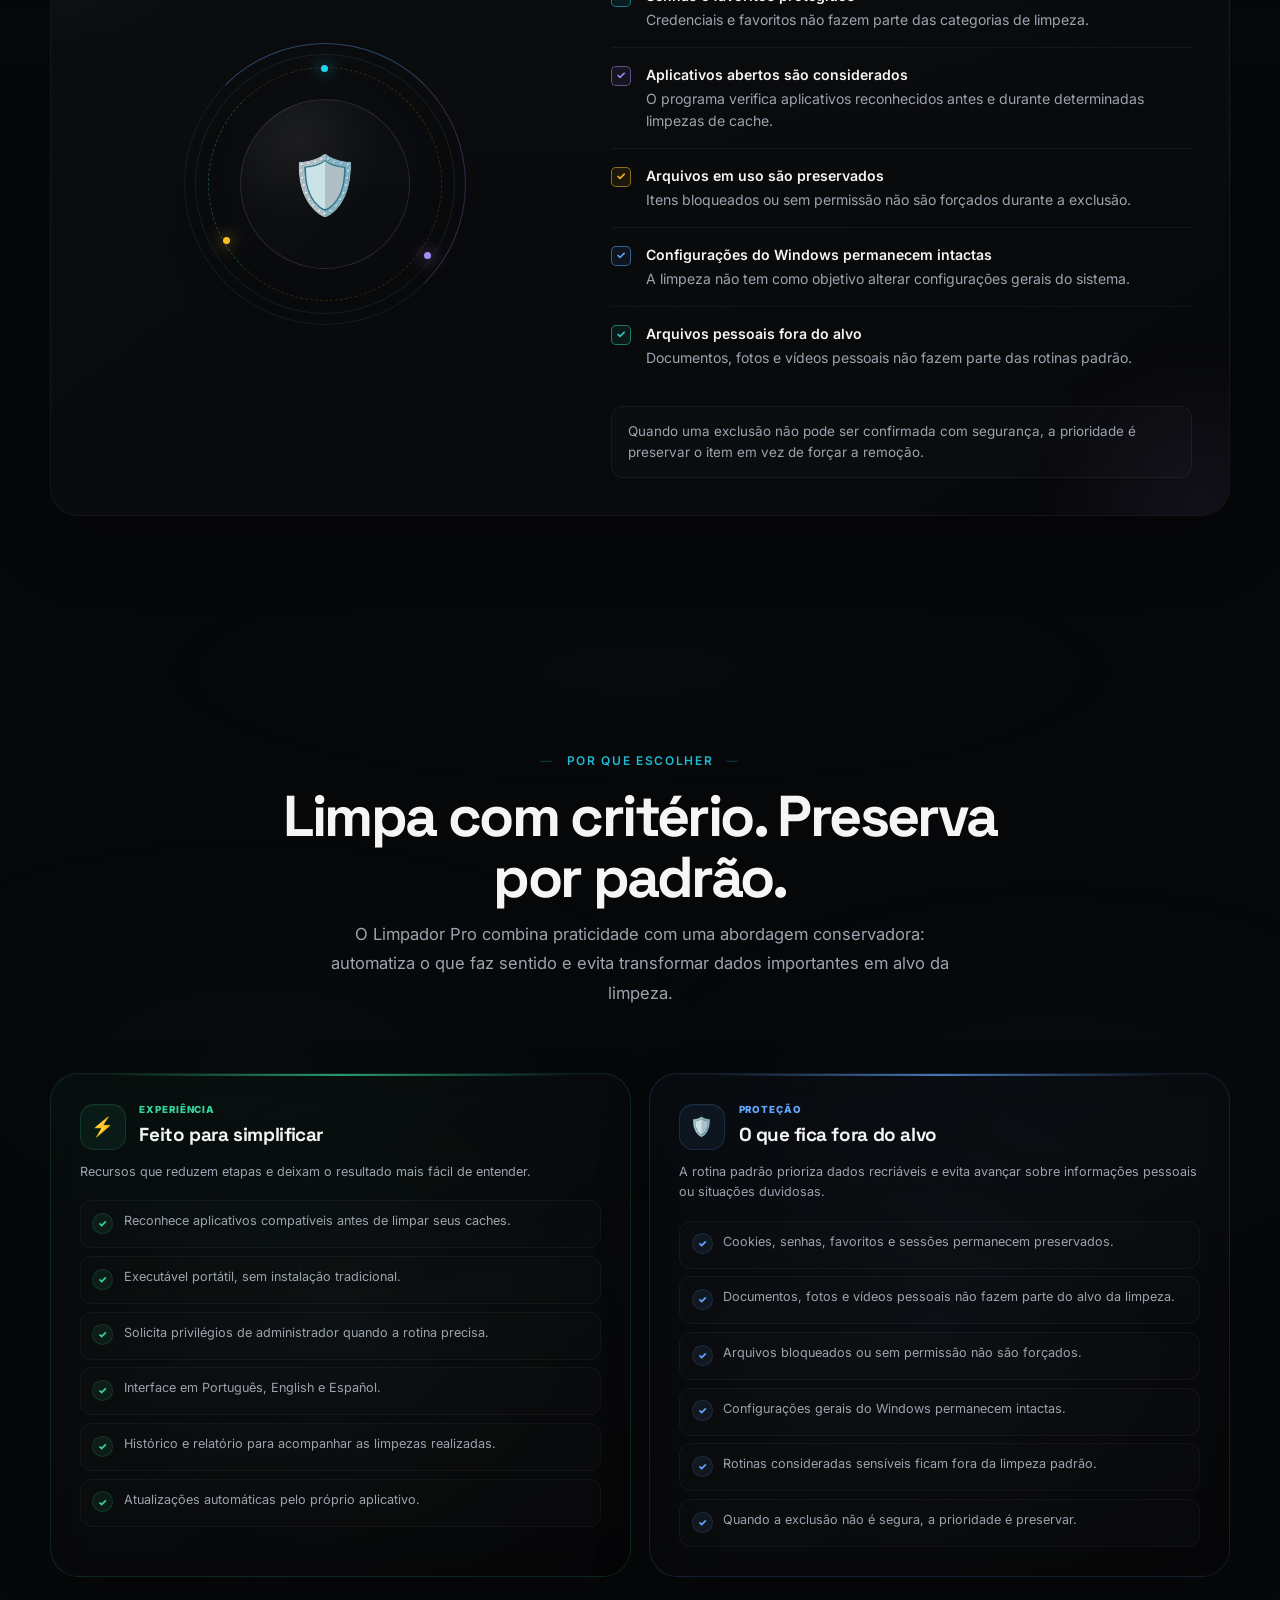
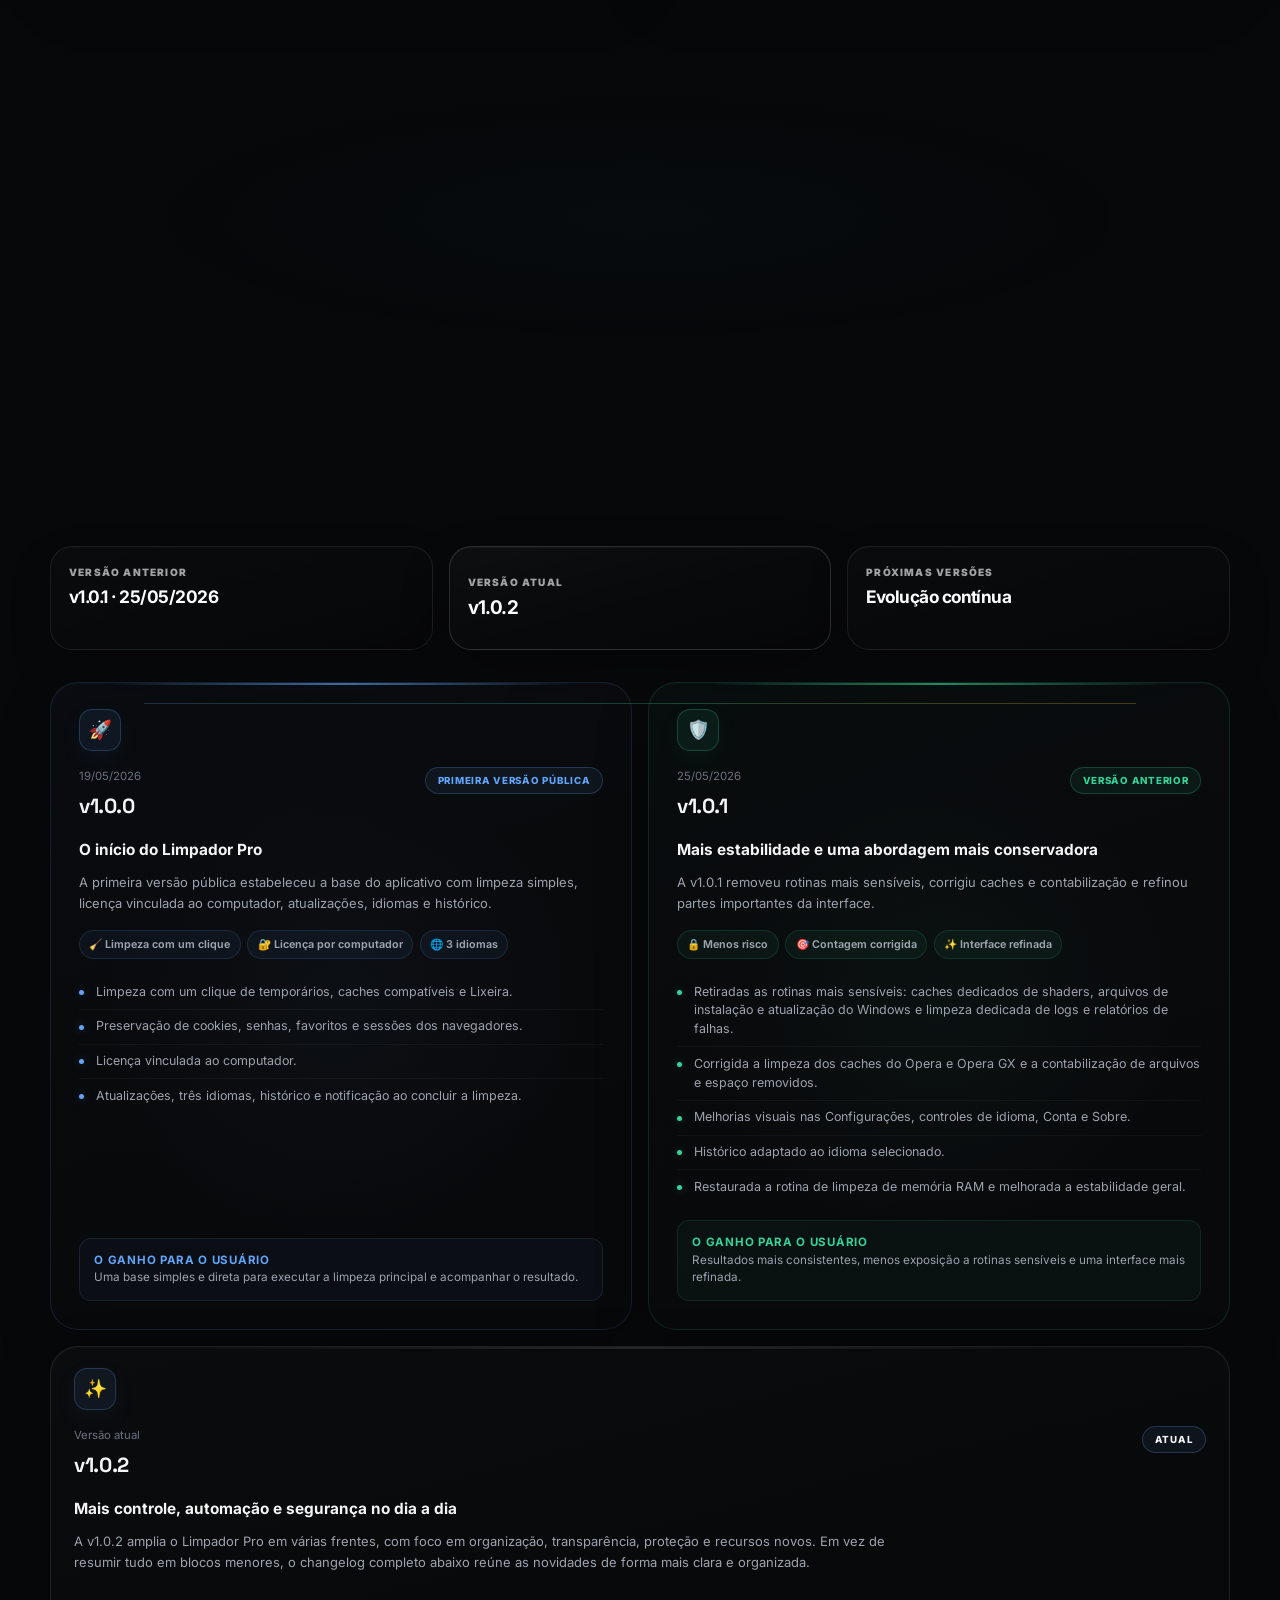
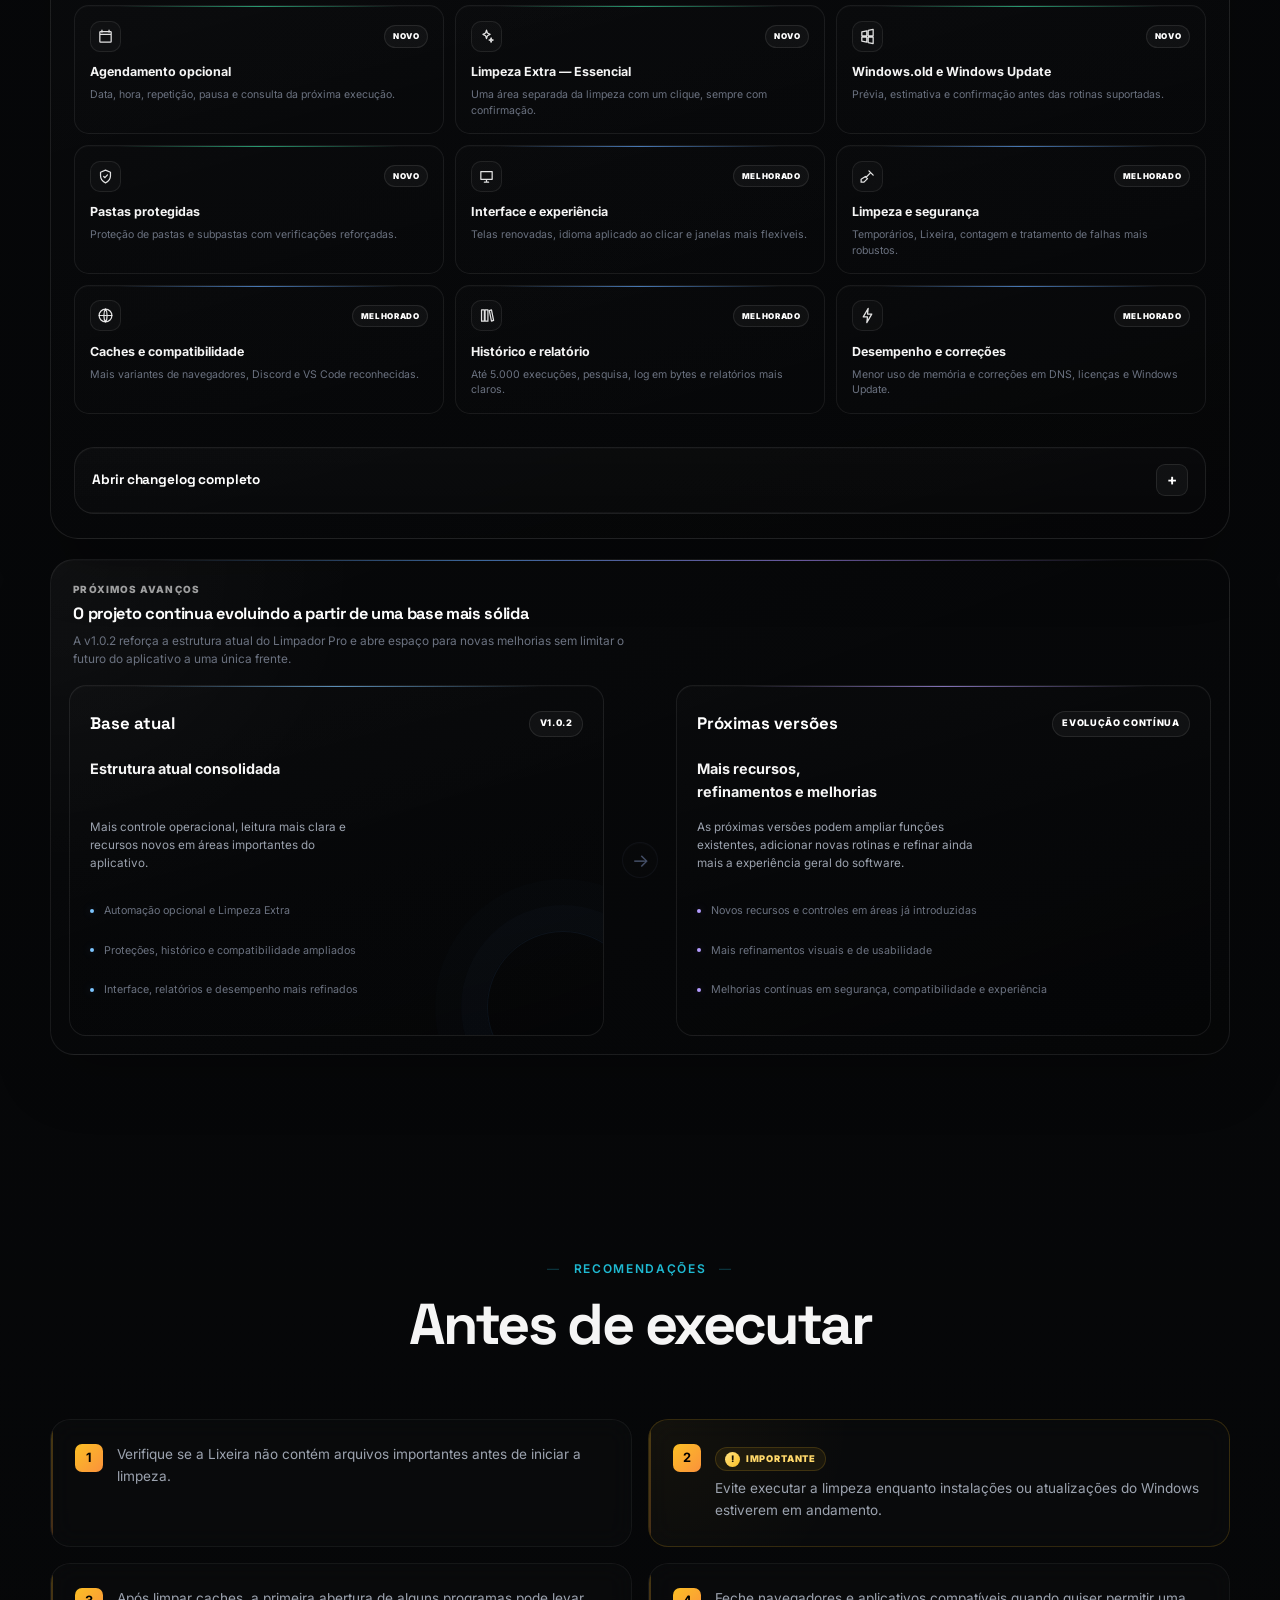
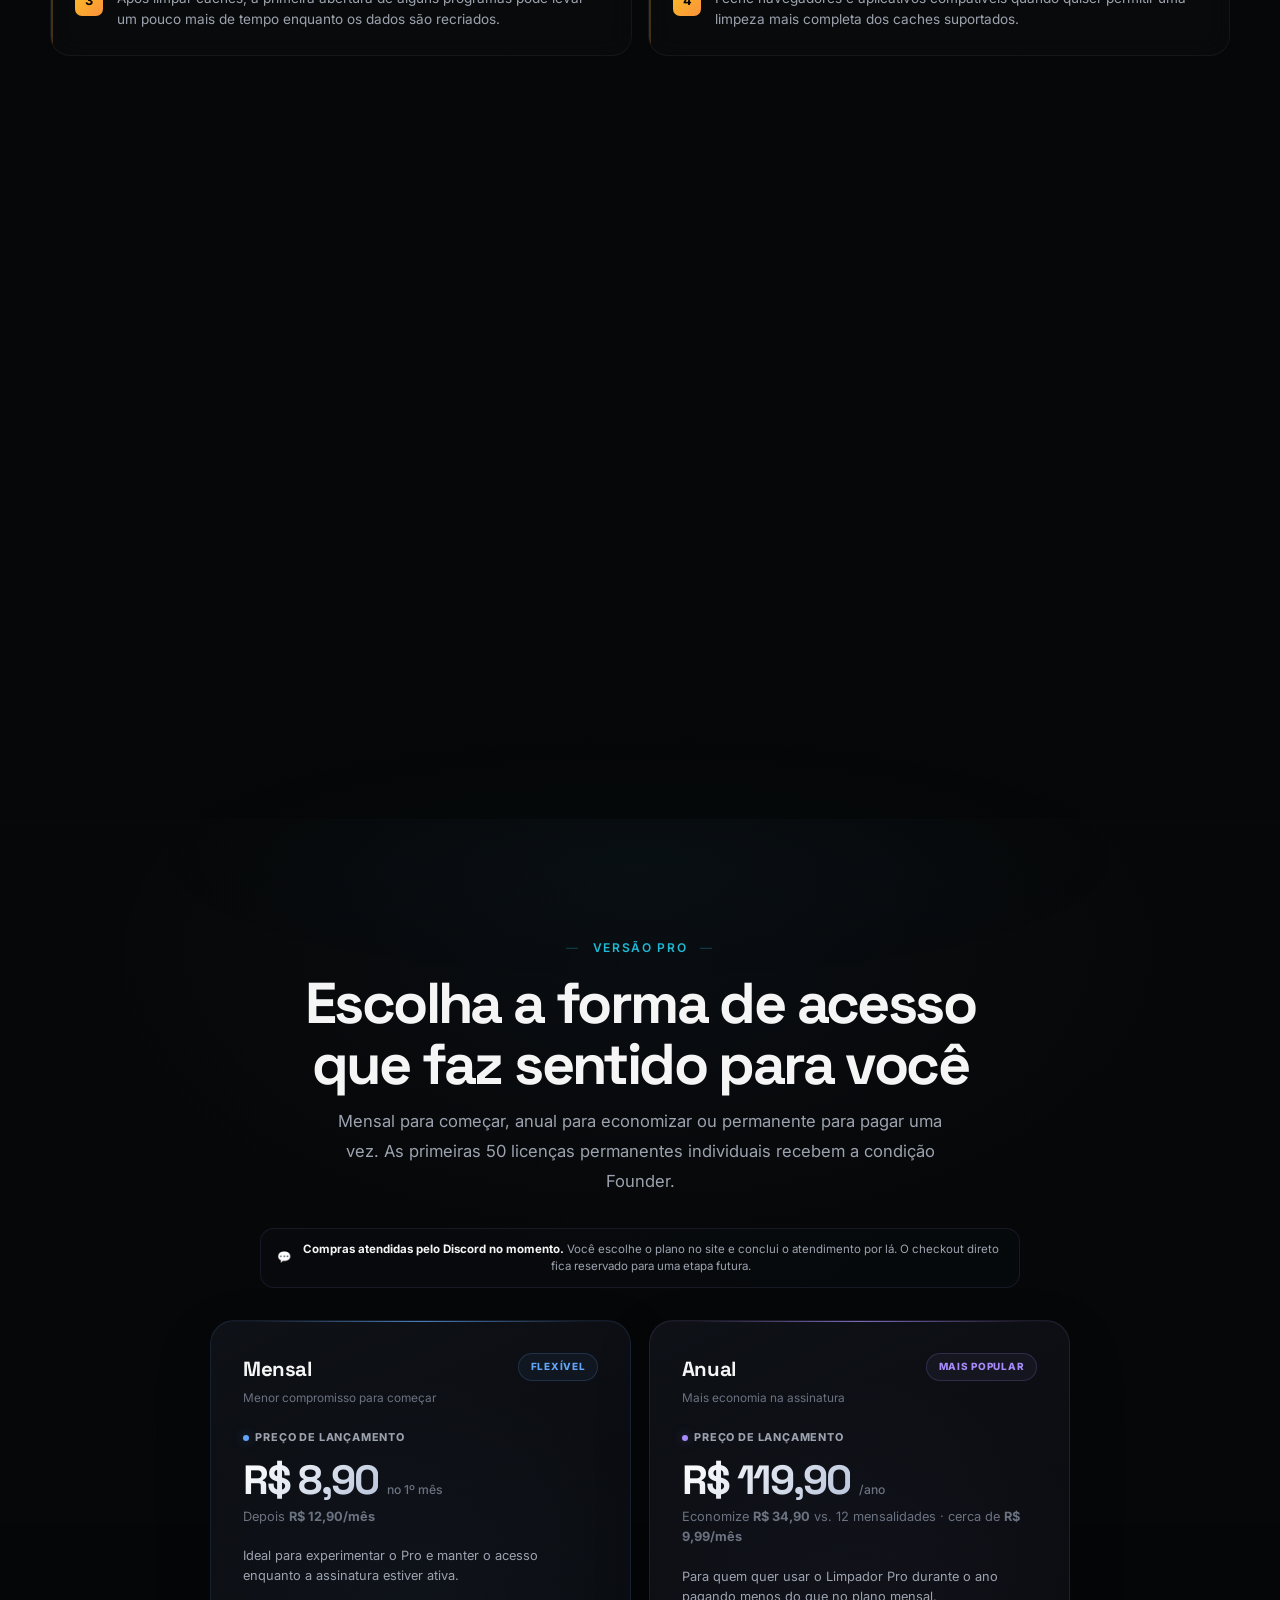
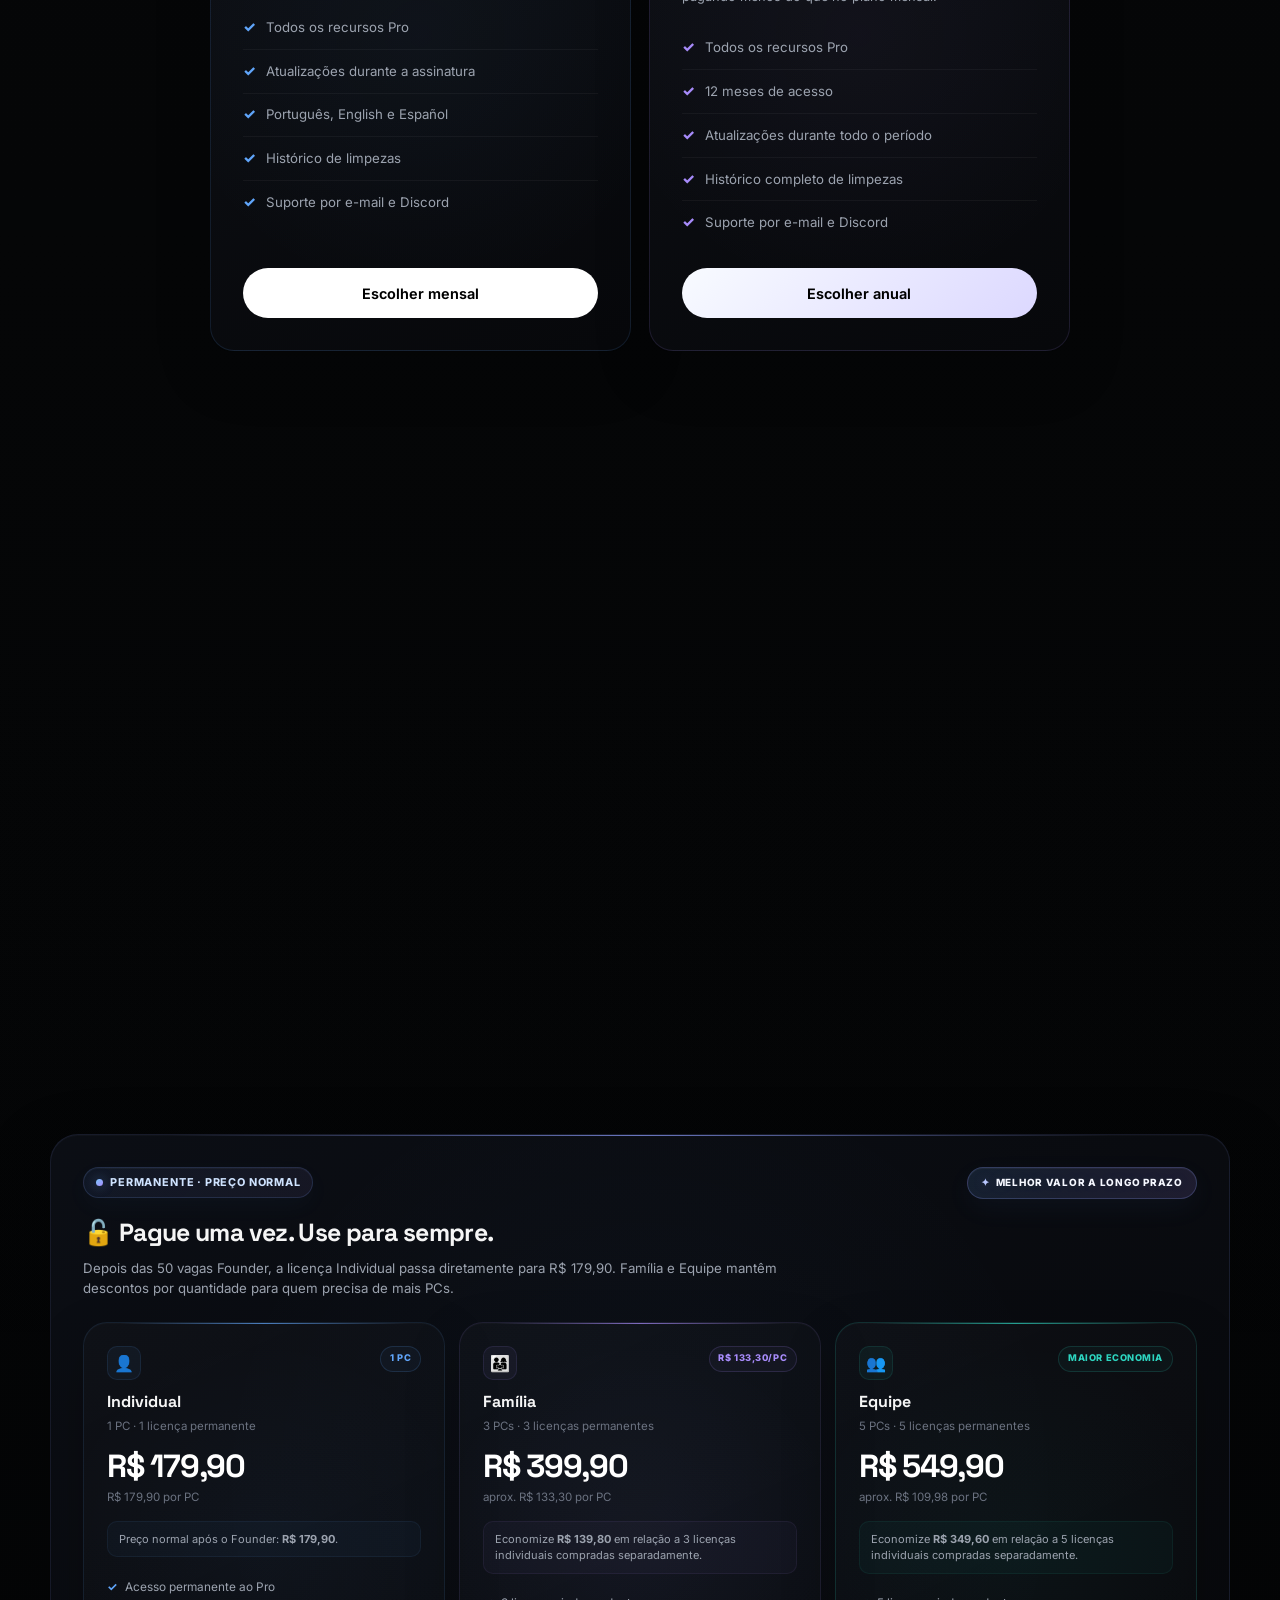
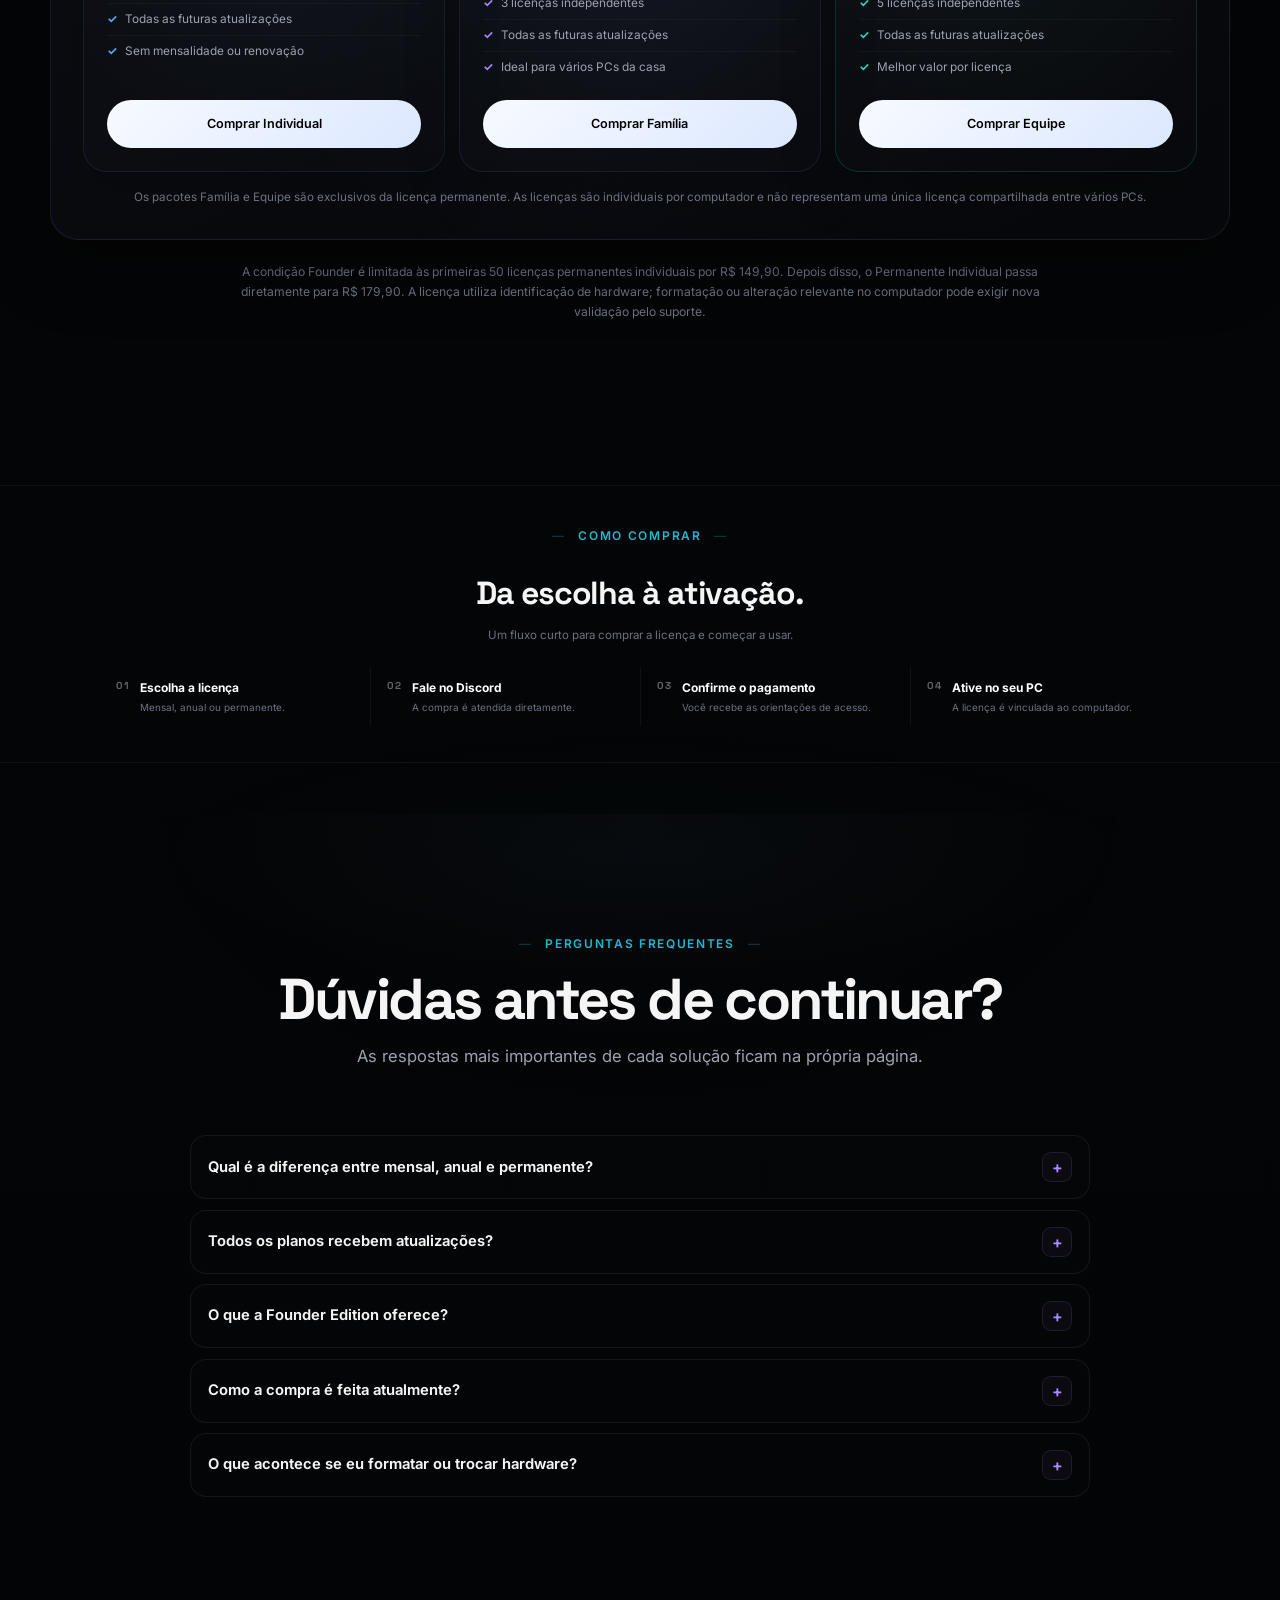
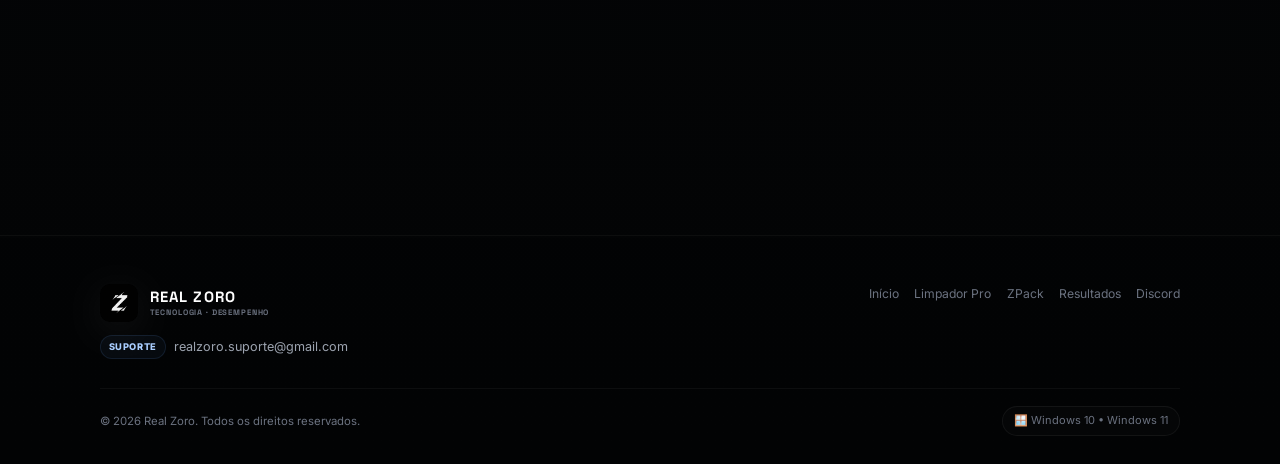
==== commit 5eb7a922: "Add files via upload" ====
--- a/limpador-pro/index.html
+++ b/limpador-pro/index.html
@@ -660,4 +660,4 @@
   </ol>
 </div>
 </section>
-<section class="sec-faq" id="faq"><div class="wrap"><div class="sec-head reveal"><span class="sec-label">Perguntas frequentes</span><h2 class="sec-title">Dúvidas antes de continuar?</h2><p class="sec-desc">As respostas mais importantes de cada solução ficam na própria página.</p></div><div class="faq-shell"><details class="faq-item reveal"><summary>Qual é a diferença entre mensal, anual e permanente?</summary><div class="faq-answer">O mensal começa em <strong>R$ 8,90 no primeiro mês</strong> e passa para <strong>R$ 12,90/mês</strong>. O anual custa <strong>R$ 119,90</strong> por 12 meses. A licença permanente é paga uma única vez e não exige renovação.</div></details><details class="faq-item reveal"><summary>Todos os planos recebem atualizações?</summary><div class="faq-answer">Sim. <strong>Todos os planos do Limpador Pro recebem atualizações enquanto o acesso estiver ativo.</strong> Nos planos mensal e anual, elas são incluídas durante a assinatura; nas licenças permanentes, continuam sem mensalidade ou renovação.</div></details><details class="faq-item reveal"><summary>O que a Founder Edition oferece?</summary><div class="faq-answer">A Founder Edition é limitada às primeiras <strong>50 licenças permanentes individuais</strong> e inclui badge de Fundador no aplicativo, cargo exclusivo no Discord, prioridade no atendimento e preços especiais nas otimizações ZPack.</div></details><details class="faq-item reveal"><summary>Como a compra é feita atualmente?</summary><div class="faq-answer">No momento, a compra é atendida pelo <a href="https://discord.gg/urYvqz3s69" rel="noopener noreferrer" target="_blank">Discord</a>. O checkout direto fica para uma etapa futura.</div></details><details class="faq-item reveal"><summary>O que acontece se eu formatar ou trocar hardware?</summary><div class="faq-answer">A licença utiliza identificação de hardware. Uma formatação ou alteração relevante no computador pode exigir <strong>nova validação pelo suporte</strong>.</div></details><details class="faq-item reveal"><summary>Qual é a diferença entre Limpeza Extra — Essencial e uma expansão futura?</summary><div class="faq-answer">A <strong>v1.0.2</strong> introduz a Limpeza Extra — Essencial com escopo controlado. Em versões futuras, essa área pode receber novas categorias, controles e recursos, junto de outras melhorias do aplicativo.</div></details><details class="faq-item reveal"><summary>O Limpador Pro pode remover Windows.old?</summary><div class="faq-answer">Na v1.0.2, a Limpeza Extra — Essencial detecta <strong>Windows.old</strong> quando a pasta estiver presente e permite ao usuário escolher removê-la.</div></details><details class="faq-item reveal"><summary>O Limpador Pro apaga documentos, fotos ou vídeos pessoais?</summary><div class="faq-answer">As rotinas padrão são direcionadas às áreas suportadas de limpeza. <strong>Documentos, fotos e vídeos pessoais não fazem parte do alvo da limpeza padrão.</strong></div></details></div></div></section></main><footer class="footer page-footer"><div class="foot-inner"><div class="foot-brand"><a class="logo realzoro-logo" href="../"><img alt="" class="brand-logo-small" decoding="async" fetchpriority="low" height="38" loading="lazy" src="../assets/LogoZ.webp" width="38"/><span class="realzoro-name"><strong>REAL ZORO</strong><small>Tecnologia · Desempenho</small></span></a><a class="foot-email" href="mailto:realzoro.suporte@gmail.com"><span class="foot-email-label">Suporte</span><span>realzoro.suporte@gmail.com</span></a></div><nav aria-label="Links do rodapé" class="foot-nav"><a href="../">Início</a><a href="./">Limpador Pro</a><a href="../zpack/">ZPack</a><a href="https://discord.gg/urYvqz3s69" rel="noopener noreferrer" target="_blank">Discord</a></nav></div><div class="foot-bottom"><p>© 2026 Real Zoro. Todos os direitos reservados.</p><span class="os-tag">🪟 Windows 10 • Windows 11</span></div></footer><div class="mobile-buybar page-cta"><div class="mobile-buybar-copy"><strong>Limpador Pro</strong><span>A partir de R$ 8,90</span></div><a href="#preco">Ver planos</a></div><div aria-label="Visualização ampliada da imagem" aria-modal="true" class="lightbox" id="lightbox" role="dialog"><div class="lightbox-inner"><button aria-label="Fechar imagem ampliada" class="lightbox-close" id="lightboxClose" type="button">×</button><img alt="" id="lightboxImage"/></div></div><script defer="" src="../assets/script.js"></script></body></html>+<section class="sec-faq" id="faq"><div class="wrap"><div class="sec-head reveal"><span class="sec-label">Perguntas frequentes</span><h2 class="sec-title">Dúvidas antes de continuar?</h2><p class="sec-desc">As respostas mais importantes de cada solução ficam na própria página.</p></div><div class="faq-shell"><details class="faq-item reveal"><summary>Qual é a diferença entre mensal, anual e permanente?</summary><div class="faq-answer">O mensal começa em <strong>R$ 8,90 no primeiro mês</strong> e passa para <strong>R$ 12,90/mês</strong>. O anual custa <strong>R$ 119,90</strong> por 12 meses. A licença permanente é paga uma única vez e não exige renovação.</div></details><details class="faq-item reveal"><summary>Todos os planos recebem atualizações?</summary><div class="faq-answer">Sim. <strong>Todos os planos do Limpador Pro recebem atualizações enquanto o acesso estiver ativo.</strong> Nos planos mensal e anual, elas são incluídas durante a assinatura; nas licenças permanentes, continuam sem mensalidade ou renovação.</div></details><details class="faq-item reveal"><summary>O que a Founder Edition oferece?</summary><div class="faq-answer">A Founder Edition é limitada às primeiras <strong>50 licenças permanentes individuais</strong> e inclui badge de Fundador no aplicativo, cargo exclusivo no Discord, prioridade no atendimento e preços especiais nas otimizações ZPack.</div></details><details class="faq-item reveal"><summary>Como a compra é feita atualmente?</summary><div class="faq-answer">No momento, a compra é atendida pelo <a href="https://discord.gg/urYvqz3s69" rel="noopener noreferrer" target="_blank">Discord</a>. O checkout direto fica para uma etapa futura.</div></details><details class="faq-item reveal"><summary>O que acontece se eu formatar ou trocar hardware?</summary><div class="faq-answer">A licença utiliza identificação de hardware. Uma formatação ou alteração relevante no computador pode exigir <strong>nova validação pelo suporte</strong>.</div></details><details class="faq-item reveal"><summary>Qual é a diferença entre Limpeza Extra — Essencial e uma expansão futura?</summary><div class="faq-answer">A <strong>v1.0.2</strong> introduz a Limpeza Extra — Essencial com escopo controlado. Em versões futuras, essa área pode receber novas categorias, controles e recursos, junto de outras melhorias do aplicativo.</div></details><details class="faq-item reveal"><summary>O Limpador Pro pode remover Windows.old?</summary><div class="faq-answer">Na v1.0.2, a Limpeza Extra — Essencial detecta <strong>Windows.old</strong> quando a pasta estiver presente e permite ao usuário escolher removê-la.</div></details><details class="faq-item reveal"><summary>O Limpador Pro apaga documentos, fotos ou vídeos pessoais?</summary><div class="faq-answer">As rotinas padrão são direcionadas às áreas suportadas de limpeza. <strong>Documentos, fotos e vídeos pessoais não fazem parte do alvo da limpeza padrão.</strong></div></details></div></div></section></main><footer class="footer page-footer"><div class="foot-inner"><div class="foot-brand"><a class="logo realzoro-logo" href="../"><img alt="" class="brand-logo-small" decoding="async" fetchpriority="low" height="38" loading="lazy" src="../assets/LogoZ.webp" width="38"/><span class="realzoro-name"><strong>REAL ZORO</strong><small>Tecnologia · Desempenho</small></span></a><a class="foot-email" href="mailto:realzoro.suporte@gmail.com"><span class="foot-email-label">Suporte</span><span>realzoro.suporte@gmail.com</span></a></div><nav aria-label="Links do rodapé" class="foot-nav"><a href="../">Início</a><a href="./">Limpador Pro</a><a href="../zpack/">ZPack</a><a href="../resultados/">Resultados</a><a href="https://discord.gg/urYvqz3s69" rel="noopener noreferrer" target="_blank">Discord</a></nav></div><div class="foot-bottom"><p>© 2026 Real Zoro. Todos os direitos reservados.</p><span class="os-tag">🪟 Windows 10 • Windows 11</span></div></footer><div class="mobile-buybar page-cta"><div class="mobile-buybar-copy"><strong>Limpador Pro</strong><span>A partir de R$ 8,90</span></div><a href="#preco">Ver planos</a></div><div aria-label="Visualização ampliada da imagem" aria-modal="true" class="lightbox" id="lightbox" role="dialog"><div class="lightbox-inner"><button aria-label="Fechar imagem ampliada" class="lightbox-close" id="lightboxClose" type="button">×</button><img alt="" id="lightboxImage"/></div></div><script defer="" src="../assets/script.js"></script></body></html>
--- a/assets/style.css
+++ b/assets/style.css
@@ -1821,3 +1821,311 @@
   .service-flow-steps li{border-left:0;border-top:1px solid rgba(255,255,255,.045);padding:.78rem .3rem}
   .service-flow-steps li:first-child{border-top:0}
 }
+
+/* === V15 · Resultados ZPack premium === */
+.page-zpack .zpack-results{margin-top:4.4rem;padding-top:3.6rem}
+.page-zpack .results-head{margin-bottom:1.35rem}
+.page-zpack .results-head h2{font-size:clamp(2rem,3.7vw,3rem)}
+.page-zpack .results-head p{max-width:760px;font-size:.84rem;line-height:1.76}
+
+.results-discord-callout{display:flex;align-items:center;justify-content:space-between;gap:1.3rem;max-width:1060px;margin:0 auto 1.35rem;padding:.95rem 1.05rem;border:1px solid rgba(88,101,242,.13);border-radius:18px;background:linear-gradient(135deg,rgba(88,101,242,.035),rgba(255,255,255,.005));box-shadow:inset 0 1px 0 rgba(255,255,255,.02)}
+.results-discord-label{display:block;margin-bottom:.2rem;color:#aeb6ff;font-size:.54rem;font-weight:900;letter-spacing:.11em;text-transform:uppercase}
+.results-discord-callout strong{display:block;color:#fff;font-size:.79rem;line-height:1.45}
+.results-discord-callout p{margin:.2rem 0 0;color:var(--text-muted);font-size:.64rem;line-height:1.5}
+.results-discord-callout a,.results-bottom-discord a{flex:0 0 auto;display:inline-flex;align-items:center;gap:.45rem;padding:.62rem .78rem;border-radius:12px;border:1px solid rgba(255,255,255,.08);background:rgba(255,255,255,.025);color:#fff;text-decoration:none;font-size:.66rem;font-weight:800;transition:transform .25s var(--ease),border-color .25s var(--ease),background .25s var(--ease)}
+.results-discord-callout a:hover,.results-bottom-discord a:hover{transform:translateY(-2px);border-color:rgba(255,255,255,.14);background:rgba(255,255,255,.045)}
+
+/* Participação especial */
+.page-zpack .venas-feature{display:block;position:relative;overflow:hidden;max-width:1120px;margin:0 auto;padding:1.35rem;border-radius:32px;border:1px solid rgba(52,211,153,.19);background:radial-gradient(820px circle at 12% 0,rgba(52,211,153,.075),transparent 60%),radial-gradient(600px circle at 100% 25%,rgba(34,211,238,.035),transparent 62%),linear-gradient(155deg,rgba(255,255,255,.02),rgba(255,255,255,.006) 52%,rgba(0,0,0,.2));box-shadow:0 34px 86px rgba(0,0,0,.31),0 0 44px rgba(52,211,153,.025),inset 0 1px 0 rgba(255,255,255,.03)}
+.page-zpack .venas-feature::before{content:'';position:absolute;left:8%;right:8%;top:0;height:2px;background:linear-gradient(90deg,transparent,#45e4a7,rgba(34,211,238,.65),transparent);opacity:.76;box-shadow:0 0 20px rgba(52,211,153,.12)}
+.venas-special-head{display:grid;grid-template-columns:minmax(0,1fr) minmax(360px,.82fr);gap:1.4rem;align-items:center;padding:.35rem .25rem 1.2rem}
+.venas-identity{display:flex;align-items:center;gap:1rem;min-width:0}
+.venas-portrait-button{width:116px;height:116px;flex:0 0 116px;border-radius:28px!important;box-shadow:0 18px 38px rgba(0,0,0,.24),0 0 28px rgba(52,211,153,.06)}
+.venas-portrait-button img{object-position:center 20%}
+.venas-special-badge{display:inline-flex;align-items:center;gap:.42rem;width:max-content;margin-bottom:.35rem;padding:.31rem .64rem;border-radius:999px;border:1px solid rgba(52,211,153,.22);background:rgba(52,211,153,.065);color:#86f3c9;font-size:.59rem;font-weight:900;letter-spacing:.12em;text-transform:uppercase}
+.venas-special-badge::before{content:'★';font-size:.65rem}
+.venas-identity h3{margin:0 0 .2rem;font-family:'Space Grotesk',sans-serif;font-size:clamp(2.05rem,4vw,3rem);line-height:.95;letter-spacing:-.055em}
+.venas-identity .venas-role{margin:0;color:#e2fff3;font-size:1rem;font-weight:700}
+.venas-special-copy{padding:.95rem 1rem;border-left:1px solid rgba(255,255,255,.065)}
+.venas-featured-label{display:block;margin-bottom:.35rem;color:rgba(255,255,255,.46);font-size:.54rem;font-weight:900;letter-spacing:.11em;text-transform:uppercase}
+.venas-special-copy p{margin:0;color:var(--text-secondary);font-size:.75rem;line-height:1.66;max-width:500px}
+.venas-special-copy p strong{color:#fff}
+.venas-special-copy .venas-stats{grid-template-columns:repeat(3,minmax(0,1fr));margin:.82rem 0 .72rem;gap:.48rem}
+.venas-special-copy .venas-stats span{padding:.58rem .5rem;background:rgba(255,255,255,.01);border-color:rgba(255,255,255,.06)}
+.venas-special-copy .venas-stats strong{font-size:.94rem}
+.venas-special-copy .venas-stats small{font-size:.5rem}
+
+.venas-showcase-grid{display:grid;grid-template-columns:minmax(0,1.32fr) minmax(250px,.68fr);gap:.9rem}
+.media-shell{position:relative;overflow:hidden;border-radius:22px;border:1px solid rgba(255,255,255,.07);background:#070807;box-shadow:0 18px 42px rgba(0,0,0,.2)}
+.venas-video-primary{min-height:490px;display:flex;align-items:stretch}
+.result-video.featured{width:100%;height:100%;min-height:490px;object-fit:cover;border:0;border-radius:0;box-shadow:none;background:#040504}
+.venas-proof-secondary{min-height:490px}
+.venas-proof-secondary .result-image-button{height:100%}
+.venas-proof-secondary img{object-position:center 45%}
+.media-shell-label{position:absolute;left:.7rem;bottom:.7rem;z-index:3;display:flex;align-items:center;gap:.5rem;padding:.43rem .58rem;border-radius:10px;border:1px solid rgba(255,255,255,.08);background:rgba(6,8,7,.76);backdrop-filter:blur(10px);pointer-events:none}
+.media-shell-label span{color:#75e8ba;font-size:.52rem;font-weight:900;letter-spacing:.08em}
+.media-shell-label strong{color:#fff;font-size:.61rem;font-weight:750}
+.media-expand-button{position:absolute;right:.72rem;top:.72rem;z-index:4;display:inline-flex;align-items:center;gap:.4rem;padding:.47rem .62rem;border-radius:10px;border:1px solid rgba(255,255,255,.1);background:rgba(6,8,7,.76);backdrop-filter:blur(10px);color:#fff;font:inherit;font-size:.58rem;font-weight:800;cursor:pointer;transition:transform .22s var(--ease),background .22s var(--ease),border-color .22s var(--ease)}
+.media-expand-button:hover{transform:translateY(-2px);background:rgba(15,18,16,.94);border-color:rgba(255,255,255,.17)}
+
+/* Imagens clicáveis */
+.result-image-button{position:relative;display:block;width:100%;height:100%;padding:0;border:0;background:transparent;color:inherit;cursor:zoom-in;overflow:hidden;text-align:inherit}
+.result-image-button img{display:block;width:100%;height:100%;object-fit:cover;transition:transform .45s var(--ease),filter .35s var(--ease)}
+.result-image-button:hover img{transform:scale(1.018);filter:brightness(1.035)}
+.media-expand-mark{position:absolute;right:.68rem;top:.68rem;z-index:3;width:31px;height:31px;display:grid;place-items:center;border-radius:10px;border:1px solid rgba(255,255,255,.1);background:rgba(6,8,7,.76);backdrop-filter:blur(9px);color:#fff;font-size:.7rem;font-weight:900;opacity:.82;transition:transform .22s var(--ease),opacity .22s var(--ease)}
+.result-image-button:hover .media-expand-mark{transform:translate(1px,-1px);opacity:1}
+
+/* Recomendação em vídeo */
+.video-testimonial.video-testimonial-premium{display:grid;grid-template-columns:minmax(320px,.76fr) minmax(0,1.24fr);gap:1.5rem;max-width:980px;margin:1.55rem auto 0;padding:1.15rem;border-radius:28px;border:1px solid rgba(255,255,255,.075);background:radial-gradient(560px circle at 0 50%,rgba(52,211,153,.038),transparent 65%),linear-gradient(155deg,rgba(255,255,255,.014),rgba(255,255,255,.004));box-shadow:0 24px 58px rgba(0,0,0,.22),inset 0 1px 0 rgba(255,255,255,.02)}
+.video-testimonial-media{min-height:540px;max-width:360px;width:100%;justify-self:center}
+.result-video.portrait-large{width:100%;height:100%;min-height:540px;max-height:620px;object-fit:cover;border:0;border-radius:0;box-shadow:none;background:#050605}
+.video-testimonial-premium .video-testimonial-copy{align-self:center;padding:1rem 1.15rem}
+.video-testimonial-premium .video-testimonial-copy h3{font-size:clamp(1.8rem,3vw,2.4rem);margin-bottom:.55rem}
+.video-testimonial-premium .video-testimonial-copy p{font-size:.8rem;line-height:1.72;max-width:510px}
+.video-testimonial-actions{display:flex;align-items:center;gap:.65rem;flex-wrap:wrap;margin-top:1rem}
+.result-video-open{display:inline-flex;align-items:center;gap:.45rem;padding:.64rem .8rem;border-radius:12px;border:1px solid rgba(52,211,153,.17);background:rgba(52,211,153,.055);color:#dfffee;font:inherit;font-size:.68rem;font-weight:800;cursor:pointer;transition:transform .22s var(--ease),background .22s var(--ease),border-color .22s var(--ease)}
+.result-video-open:hover{transform:translateY(-2px);background:rgba(52,211,153,.09);border-color:rgba(52,211,153,.26)}
+
+/* Outros feedbacks */
+.results-subhead{max-width:760px;margin:2.3rem auto 1.05rem;text-align:center}
+.results-subhead>span{display:inline-block;margin-bottom:.32rem;color:#72e8ba;font-size:.55rem;font-weight:900;letter-spacing:.12em;text-transform:uppercase}
+.results-subhead h3{margin:0 0 .38rem;font-family:'Space Grotesk',sans-serif;font-size:clamp(1.35rem,2.7vw,1.85rem);letter-spacing:-.035em}
+.results-subhead p{margin:0;color:var(--text-muted);font-size:.67rem;line-height:1.58}
+.page-zpack .result-cards{gap:1.35rem;max-width:1120px;margin:0 auto}
+.page-zpack .result-card{border-radius:26px;border-color:rgba(255,255,255,.075);background:linear-gradient(165deg,rgba(255,255,255,.015),rgba(255,255,255,.004) 58%,rgba(0,0,0,.1));box-shadow:0 24px 58px rgba(0,0,0,.21),inset 0 1px 0 rgba(255,255,255,.018)}
+.page-zpack .result-card:hover{transform:translateY(-5px);border-color:rgba(52,211,153,.17);box-shadow:0 30px 70px rgba(0,0,0,.29),0 0 28px rgba(52,211,153,.025)}
+.page-zpack .result-proof{height:235px;border-bottom:1px solid rgba(255,255,255,.055)}
+.proof-tag{position:absolute;left:.68rem;bottom:.68rem;z-index:3;padding:.34rem .52rem;border-radius:9px;border:1px solid rgba(255,255,255,.08);background:rgba(6,8,7,.78);backdrop-filter:blur(9px);color:rgba(255,255,255,.75);font-size:.52rem;font-weight:800;letter-spacing:.06em;text-transform:uppercase;pointer-events:none}
+.page-zpack .result-card-body{padding:1.08rem 1.08rem 1.15rem}
+.page-zpack .result-person{position:relative;margin-bottom:.82rem;padding-right:72px}
+.result-status{position:absolute;right:0;top:50%;transform:translateY(-50%);padding:.28rem .48rem;border-radius:999px;border:1px solid rgba(52,211,153,.12);background:rgba(52,211,153,.035);color:#7ae8bd;font-size:.49rem;font-weight:900;letter-spacing:.08em;text-transform:uppercase}
+.page-zpack .result-card blockquote{min-height:52px;margin-bottom:.95rem;font-size:.74rem;line-height:1.65;color:#c5c9d1}
+.page-zpack .fps-change{padding:.78rem .82rem;border-radius:15px;background:linear-gradient(135deg,rgba(255,255,255,.012),rgba(52,211,153,.018));border-color:rgba(255,255,255,.06)}
+.page-zpack .fps-change strong{font-size:.92rem}
+.page-zpack .result-config{display:flex;align-items:center;justify-content:center;flex-wrap:wrap;gap:.28rem;margin:.78rem 0 0;color:rgba(255,255,255,.48);font-size:.61rem;text-align:center}
+.page-zpack .result-config i{font-style:normal;color:rgba(52,211,153,.42)}
+
+.results-bottom-discord{display:flex;align-items:center;justify-content:space-between;gap:1rem;max-width:900px;margin:1.3rem auto 0;padding:.78rem .88rem;border-top:1px solid rgba(255,255,255,.055);border-bottom:1px solid rgba(255,255,255,.055)}
+.results-bottom-discord strong{display:block;color:#fff;font-size:.7rem}
+.results-bottom-discord span{display:block;margin-top:.1rem;color:var(--text-muted);font-size:.6rem}
+.results-disclaimer{margin-top:1.15rem}
+
+/* Visualizador de mídia para imagens e vídeos dos resultados */
+.media-viewer{position:fixed;inset:0;z-index:2300;display:flex;align-items:center;justify-content:center;padding:2.2rem;background:rgba(0,0,0,.94);backdrop-filter:blur(16px);opacity:0;visibility:hidden;pointer-events:none;transition:opacity .28s var(--ease),visibility .28s var(--ease)}
+.media-viewer.open{opacity:1;visibility:visible;pointer-events:auto}
+.media-viewer-inner{position:relative;display:flex;align-items:center;justify-content:center;width:min(1320px,96vw);height:min(900px,92vh)}
+.media-viewer img,.media-viewer video{display:block;max-width:100%;max-height:100%;width:auto;height:auto;border-radius:18px;border:1px solid rgba(255,255,255,.12);background:#020302;box-shadow:0 32px 90px rgba(0,0,0,.65)}
+.media-viewer video{width:min(100%,1100px)}
+.media-viewer-close{position:absolute;right:-.3rem;top:-.3rem;z-index:5;width:44px;height:44px;display:grid;place-items:center;border-radius:14px;border:1px solid rgba(255,255,255,.12);background:rgba(16,17,18,.88);backdrop-filter:blur(10px);color:#fff;font:inherit;font-size:1.25rem;cursor:pointer;transition:transform .22s var(--ease),background .22s var(--ease)}
+.media-viewer-close:hover{transform:scale(1.05);background:rgba(30,32,33,.96)}
+
+@media(max-width:980px){
+  .results-discord-callout{max-width:920px}
+  .venas-special-head{grid-template-columns:1fr}
+  .venas-special-copy{border-left:0;border-top:1px solid rgba(255,255,255,.055);padding:1rem 0 .2rem}
+  .venas-showcase-grid{grid-template-columns:minmax(0,1.2fr) minmax(230px,.8fr)}
+  .page-zpack .result-cards{grid-template-columns:1fr 1fr}
+  .page-zpack .result-card:last-child{grid-column:1/-1;max-width:560px;width:100%;justify-self:center}
+}
+@media(max-width:760px){
+  .results-discord-callout,.results-bottom-discord{flex-direction:column;align-items:flex-start}
+  .results-discord-callout a,.results-bottom-discord a{width:100%;justify-content:space-between}
+  .venas-identity{align-items:flex-start}
+  .venas-portrait-button{width:92px;height:92px;flex-basis:92px;border-radius:22px!important}
+  .venas-showcase-grid{grid-template-columns:1fr}
+  .venas-video-primary,.result-video.featured{min-height:460px}
+  .venas-proof-secondary{min-height:420px}
+  .video-testimonial.video-testimonial-premium{grid-template-columns:1fr;padding:.9rem}
+  .video-testimonial-media{max-width:390px;min-height:560px}
+  .result-video.portrait-large{min-height:560px}
+  .video-testimonial-premium .video-testimonial-copy{padding:.7rem .35rem .35rem}
+  .page-zpack .result-cards{grid-template-columns:1fr}
+  .page-zpack .result-card:last-child{grid-column:auto;max-width:none}
+  .media-viewer{padding:1rem}
+  .media-viewer-inner{width:100%;height:94vh}
+  .media-viewer-close{right:.2rem;top:.2rem}
+}
+@media(max-width:500px){
+  .page-zpack .venas-feature{padding:.92rem;border-radius:24px}
+  .venas-special-head{padding:.1rem 0 .9rem}
+  .venas-identity{gap:.75rem}
+  .venas-portrait-button{width:78px;height:78px;flex-basis:78px;border-radius:18px!important}
+  .venas-special-badge{font-size:.51rem;padding:.26rem .5rem}
+  .venas-identity h3{font-size:1.8rem}
+  .venas-identity .venas-role{font-size:.78rem}
+  .venas-special-copy .venas-stats{grid-template-columns:repeat(3,1fr)}
+  .venas-video-primary,.result-video.featured{min-height:390px}
+  .venas-proof-secondary{min-height:380px}
+  .page-zpack .result-proof{height:205px}
+  .video-testimonial-media{min-height:500px}
+  .result-video.portrait-large{min-height:500px}
+  .video-testimonial-actions>*{width:100%;justify-content:space-between}
+}
+
+/* V15.1 · vídeo do Venas como primeiro elemento visual */
+.page-zpack .venas-primary-grid{display:grid;grid-template-columns:minmax(0,1.25fr) minmax(340px,.75fr);gap:1rem;align-items:stretch}
+.page-zpack .venas-feature-info{display:flex;flex-direction:column;justify-content:center;min-width:0;padding:.75rem .8rem .65rem 1rem;border-left:1px solid rgba(255,255,255,.06)}
+.page-zpack .venas-feature-info .venas-identity{margin-bottom:.95rem}
+.page-zpack .venas-feature-info .venas-special-copy{padding:.95rem 0 0;border-left:0;border-top:1px solid rgba(255,255,255,.055)}
+.page-zpack .venas-proof-row{height:230px;margin-top:.9rem}
+.page-zpack .venas-proof-row .result-image-button{height:100%}
+.page-zpack .venas-proof-row img{object-position:center 46%}
+
+@media(max-width:980px){
+  .page-zpack .venas-primary-grid{grid-template-columns:1fr}
+  .page-zpack .venas-feature-info{padding:1rem .15rem .2rem;border-left:0;border-top:1px solid rgba(255,255,255,.055)}
+  .page-zpack .venas-proof-row{height:270px}
+}
+@media(max-width:560px){
+  .page-zpack .venas-proof-row{height:220px}
+}
+
+/* === V16 · Resultados em página própria === */
+body.page-results{--page-accent-rgb:226,232,240;--page-accent:#f5f7fb}
+body.page-results .site-bg{--bg-a:255,255,255;--bg-b:167,139,250;--bg-c:52,211,153}
+.results-teaser{max-width:980px;margin:1.7rem auto 0;display:flex;align-items:center;justify-content:space-between;gap:1.35rem;padding:1.1rem 1.2rem;border:1px solid rgba(255,255,255,.07);border-radius:22px;background:linear-gradient(155deg,rgba(255,255,255,.012),rgba(255,255,255,.004));box-shadow:0 18px 42px rgba(0,0,0,.18),inset 0 1px 0 rgba(255,255,255,.018)}
+.results-teaser-copy{max-width:670px}
+.results-teaser-copy h2{margin:.35rem 0 .38rem;font-family:'Space Grotesk',sans-serif;font-size:1.18rem;letter-spacing:-.025em}
+.results-teaser-copy p{margin:0;color:var(--text-muted);font-size:.7rem;line-height:1.58}
+.results-teaser-actions{display:flex;align-items:center;gap:.55rem;flex:0 0 auto}
+.results-teaser-actions .btn-main,.results-teaser-actions .btn-ghost{font-size:.68rem;padding:.7rem .9rem}
+
+.results-page-main{overflow:hidden}
+.results-page-hero{padding:148px 2rem 58px;position:relative}
+.results-page-hero-inner{max-width:880px;margin:0 auto;text-align:center}
+.results-page-hero h1{margin:.62rem 0 .8rem;font-family:'Space Grotesk',sans-serif;font-size:clamp(2.25rem,5vw,4.5rem);line-height:.98;letter-spacing:-.06em}
+.results-page-hero p{max-width:720px;margin:0 auto;color:var(--text-secondary);font-size:.92rem;line-height:1.75}
+.results-page-actions{display:flex;align-items:center;justify-content:center;gap:.7rem;flex-wrap:wrap;margin-top:1.45rem}
+.results-page-section{padding:62px 2rem}
+.results-page-section>.wrap{max-width:1120px}
+
+.special-section-head{display:flex;align-items:center;gap:1.15rem;margin-bottom:1.25rem}
+.special-yellow-badge{display:inline-flex;align-items:center;justify-content:center;width:max-content;padding:.42rem .72rem;border-radius:999px;border:1px solid rgba(251,191,36,.45);background:linear-gradient(180deg,rgba(251,191,36,.22),rgba(251,191,36,.09));color:#ffe28a;font-size:.66rem;font-weight:900;letter-spacing:.09em;text-transform:uppercase;box-shadow:inset 0 1px 0 rgba(255,255,255,.12),0 8px 22px rgba(251,191,36,.07)}
+.special-yellow-badge.small{padding:.32rem .58rem;font-size:.58rem}
+.special-overline{display:block;margin-bottom:.16rem;color:rgba(255,255,255,.42);font-size:.58rem;font-weight:900;letter-spacing:.12em;text-transform:uppercase}
+.special-section-head h2{margin:0;font-family:'Space Grotesk',sans-serif;font-size:clamp(2rem,4vw,3rem);letter-spacing:-.045em}
+.special-role{margin:.16rem 0 0;color:#fff;font-size:.86rem;font-weight:700}
+
+.venas-premium{display:grid;grid-template-columns:minmax(0,.9fr) minmax(360px,1.1fr);gap:1.25rem;align-items:stretch;padding:1.05rem;border:1px solid rgba(251,191,36,.14);border-radius:28px;background:radial-gradient(620px circle at 12% 0,rgba(251,191,36,.04),transparent 64%),linear-gradient(155deg,rgba(255,255,255,.014),rgba(255,255,255,.004) 58%,rgba(0,0,0,.16));box-shadow:0 30px 72px rgba(0,0,0,.25),inset 0 1px 0 rgba(255,255,255,.02)}
+.venas-video-column{display:flex;align-items:center;justify-content:center;min-width:0}
+.proof-panel{width:100%;padding:.85rem;border:1px solid rgba(255,255,255,.07);border-radius:21px;background:rgba(0,0,0,.16);box-shadow:inset 0 1px 0 rgba(255,255,255,.018)}
+.proof-panel-head{display:flex;align-items:center;justify-content:space-between;gap:.7rem;margin-bottom:.7rem}
+.proof-panel-head span{color:rgba(255,255,255,.42);font-size:.54rem;font-weight:900;letter-spacing:.11em;text-transform:uppercase}
+.proof-panel-head strong{font-size:.7rem}
+.media-native{display:block;margin:0 auto;max-width:100%;height:auto;background:#030303;border:1px solid rgba(255,255,255,.075);border-radius:16px}
+.video-venas{width:480px;max-width:100%;aspect-ratio:4/3}
+.video-poucamira{width:576px;max-width:100%;aspect-ratio:9/16}
+.media-open{display:flex;align-items:center;justify-content:space-between;gap:.65rem;width:100%;margin-top:.65rem;padding:.64rem .75rem;border-radius:12px;border:1px solid rgba(255,255,255,.08);background:rgba(255,255,255,.025);color:#fff;font:inherit;font-size:.65rem;font-weight:800;cursor:pointer;transition:transform .25s var(--ease),background .25s var(--ease),border-color .25s var(--ease)}
+.media-open:hover{transform:translateY(-2px);background:rgba(255,255,255,.04);border-color:rgba(255,255,255,.13)}
+
+.venas-profile-column{display:grid;grid-template-columns:minmax(220px,.72fr) minmax(0,1.28fr);gap:1rem;align-items:stretch}
+.venas-portrait-card{position:relative;overflow:hidden;display:flex;flex-direction:column;align-items:center;justify-content:center;width:100%;min-height:0;padding:.62rem;border:1px solid rgba(255,255,255,.07);border-radius:21px;background:rgba(255,255,255,.005);color:#fff;cursor:pointer}
+.venas-portrait-card img{display:block;width:100%;height:auto;max-height:330px;object-fit:contain;border-radius:15px}
+.venas-portrait-card span,.full-proof-button span,.result-card-media span{display:block;width:100%;margin-top:.55rem;color:rgba(255,255,255,.52);font-size:.58rem;font-weight:700;text-align:center}
+.venas-copy-card{display:flex;flex-direction:column;justify-content:center;padding:1.1rem 1rem}
+.venas-copy-card h3{margin:.58rem 0 .15rem;font-family:'Space Grotesk',sans-serif;font-size:2.25rem;line-height:1;letter-spacing:-.055em}
+.venas-king-line{margin:0 0 .65rem;color:#fff!important;font-size:1rem!important;font-weight:800;line-height:1.4!important}
+.venas-copy-card>p:not(.venas-king-line){margin:0;color:var(--text-secondary);font-size:.76rem;line-height:1.68;max-width:48ch}
+.venas-stats-simple{display:grid;grid-template-columns:repeat(2,minmax(0,1fr));gap:.58rem;margin:1rem 0}
+.venas-stats-simple span{padding:.72rem .76rem;border:1px solid rgba(255,255,255,.07);border-radius:14px;background:rgba(255,255,255,.012)}
+.venas-stats-simple strong{display:block;font-family:'Space Grotesk',sans-serif;font-size:1.5rem;letter-spacing:-.04em}
+.venas-stats-simple small{display:block;margin-top:.08rem;color:var(--text-muted);font-size:.59rem;text-transform:uppercase;letter-spacing:.07em}
+.venas-profile-button{display:flex;align-items:center;justify-content:space-between;gap:.7rem;width:max-content;min-width:205px;padding:.72rem .78rem .72rem .9rem;border-radius:13px;border:1px solid rgba(251,191,36,.22);background:linear-gradient(180deg,rgba(251,191,36,.075),rgba(255,255,255,.012));color:#fff;text-decoration:none;font-size:.68rem;font-weight:850;box-shadow:inset 0 1px 0 rgba(255,255,255,.035);transition:transform .25s var(--ease),border-color .25s var(--ease),background .25s var(--ease)}
+.venas-profile-button b{width:30px;height:30px;display:grid;place-items:center;border-radius:9px;background:rgba(251,191,36,.1);color:#ffe28a}
+.venas-profile-button:hover{transform:translateY(-2px);border-color:rgba(251,191,36,.36);background:linear-gradient(180deg,rgba(251,191,36,.11),rgba(255,255,255,.018))}
+
+.venas-proof-card{display:grid;grid-template-columns:minmax(250px,.72fr) minmax(0,1.28fr);gap:1.3rem;align-items:center;max-width:920px;margin:1.2rem auto 0;padding:1rem;border-top:1px solid rgba(255,255,255,.055);border-bottom:1px solid rgba(255,255,255,.055)}
+.proof-copy{padding:.5rem .25rem}
+.proof-eyebrow{display:block;color:rgba(255,255,255,.42);font-size:.55rem;font-weight:900;letter-spacing:.11em;text-transform:uppercase}
+.proof-copy h3{margin:.3rem 0 .35rem;font-family:'Space Grotesk',sans-serif;font-size:1.35rem;letter-spacing:-.03em}
+.proof-copy p{margin:0;color:var(--text-muted);font-size:.68rem;line-height:1.58}
+.full-proof-button,.result-card-media{display:flex;flex-direction:column;align-items:center;justify-content:center;width:100%;padding:.58rem;border:1px solid rgba(255,255,255,.065);border-radius:17px;background:rgba(255,255,255,.006);color:#fff;cursor:pointer}
+.full-proof-button img{display:block;width:auto;max-width:100%;height:auto;max-height:520px;object-fit:contain;border-radius:12px}
+
+.recommendation-section{padding-top:42px;padding-bottom:42px}
+.video-recommendation{display:grid;grid-template-columns:320px minmax(0,1fr);gap:1.4rem;align-items:center;max-width:880px;margin:0 auto;padding:1.05rem;border:1px solid rgba(167,139,250,.13);border-radius:26px;background:radial-gradient(520px circle at 0 50%,rgba(167,139,250,.05),transparent 64%),linear-gradient(155deg,rgba(255,255,255,.012),rgba(255,255,255,.004));box-shadow:0 20px 50px rgba(0,0,0,.2),inset 0 1px 0 rgba(255,255,255,.02)}
+.recommendation-video-wrap{display:flex;flex-direction:column;align-items:center;max-width:320px;width:100%;justify-self:center}
+.recommendation-video-wrap .video-poucamira{width:320px;max-width:100%;max-height:568px;object-fit:contain}
+.recommendation-open{border-color:rgba(167,139,250,.14);background:rgba(167,139,250,.025)}
+.recommendation-copy{padding:.75rem 1rem .75rem .35rem}
+.recommendation-badge{display:inline-flex;padding:.3rem .56rem;border-radius:999px;border:1px solid rgba(167,139,250,.16);background:rgba(167,139,250,.035);color:#d3c3ff;font-size:.57rem;font-weight:900;letter-spacing:.1em;text-transform:uppercase}
+.recommendation-copy h2{margin:.52rem 0 .45rem;font-family:'Space Grotesk',sans-serif;font-size:2rem;letter-spacing:-.045em}
+.recommendation-copy p{margin:0;max-width:500px;color:var(--text-secondary);font-size:.76rem;line-height:1.7}
+.recommendation-actions{margin-top:.95rem}
+.recommendation-actions a{display:inline-flex;align-items:center;gap:.45rem;color:#fff;text-decoration:none;font-size:.68rem;font-weight:800;border-bottom:1px solid rgba(255,255,255,.16);padding-bottom:.18rem}
+
+.results-section-title{max-width:760px;margin:0 auto 1.35rem;text-align:center}
+.results-section-title h2{margin:.42rem 0 .5rem;font-family:'Space Grotesk',sans-serif;font-size:clamp(1.7rem,3.2vw,2.45rem);letter-spacing:-.045em}
+.results-section-title p{margin:0;color:var(--text-muted);font-size:.72rem;line-height:1.62}
+.results-grid-v16{display:grid;grid-template-columns:repeat(2,minmax(0,1fr));gap:1.35rem;max-width:1040px;margin:0 auto}
+.result-card-v16{overflow:hidden;border:1px solid rgba(255,255,255,.075);border-radius:24px;background:linear-gradient(165deg,rgba(255,255,255,.013),rgba(255,255,255,.004) 58%,rgba(0,0,0,.12));box-shadow:0 22px 52px rgba(0,0,0,.21),inset 0 1px 0 rgba(255,255,255,.018);transition:transform .3s var(--ease),border-color .3s var(--ease),box-shadow .3s var(--ease)}
+.result-card-v16:hover{transform:translateY(-4px);border-color:rgba(255,255,255,.12);box-shadow:0 28px 62px rgba(0,0,0,.28),inset 0 1px 0 rgba(255,255,255,.02)}
+.result-card-wide{grid-column:1/-1;display:grid;grid-template-columns:minmax(0,1.05fr) minmax(340px,.95fr);max-width:100%}
+.result-card-media{border:0;border-radius:0;background:#050505;padding:.6rem}
+.result-card-media img{display:block;width:100%;height:auto;max-height:430px;object-fit:contain;border-radius:14px;background:#050505}
+.result-card-wide .result-card-media img{max-height:500px}
+.result-card-content{padding:1.05rem 1.1rem 1.15rem}
+.result-card-wide .result-card-content{display:flex;flex-direction:column;justify-content:center;padding:1.25rem 1.35rem}
+.result-card-person{display:flex;align-items:flex-end;justify-content:space-between;gap:.7rem;margin-bottom:.75rem}
+.result-card-person strong{font-family:'Space Grotesk',sans-serif;font-size:1.06rem;letter-spacing:-.02em}
+.result-card-person span{color:var(--text-muted);font-size:.58rem}
+.result-card-v16 blockquote{margin:0 0 .9rem;color:#c8ccd4;font-size:.75rem;line-height:1.65}
+.result-metrics{display:grid;grid-template-columns:1fr auto 1fr;align-items:center;gap:.58rem;padding:.75rem;border:1px solid rgba(255,255,255,.06);border-radius:15px;background:rgba(255,255,255,.008)}
+.result-metrics span{min-width:0}
+.result-metrics small{display:block;color:var(--text-muted);font-size:.55rem;text-transform:uppercase;letter-spacing:.06em}
+.result-metrics strong{display:block;margin-top:.06rem;font-family:'Space Grotesk',sans-serif;font-size:1.05rem;letter-spacing:-.025em}
+.result-metrics b{color:rgba(255,255,255,.35)}
+.result-metrics .after strong{color:#fff}
+.result-metrics-double{grid-template-columns:1fr auto 1fr;row-gap:.58rem}
+.result-hardware{margin:.8rem 0 0;color:var(--text-muted);font-size:.62rem;line-height:1.5}
+.result-hardware i{font-style:normal;color:rgba(255,255,255,.26);margin:0 .25rem}
+
+.discord-proof-block{display:flex;align-items:center;justify-content:space-between;gap:1.2rem;max-width:980px;margin:1.55rem auto 0;padding:1rem 1.05rem;border:1px solid rgba(88,101,242,.12);border-radius:18px;background:linear-gradient(135deg,rgba(88,101,242,.025),rgba(255,255,255,.004));box-shadow:inset 0 1px 0 rgba(255,255,255,.018)}
+.discord-proof-label{display:block;margin-bottom:.18rem;color:#abb4ff;font-size:.55rem;font-weight:900;letter-spacing:.1em;text-transform:uppercase}
+.discord-proof-block strong{display:block;font-size:.78rem}
+.discord-proof-block p{margin:.22rem 0 0;color:var(--text-muted);font-size:.64rem;line-height:1.5}
+.discord-proof-block a{flex:0 0 auto;display:inline-flex;align-items:center;gap:.45rem;padding:.62rem .76rem;border-radius:12px;border:1px solid rgba(255,255,255,.08);background:rgba(255,255,255,.025);color:#fff;text-decoration:none;font-size:.65rem;font-weight:800}
+.results-disclaimer-v16{margin:1rem auto 0;max-width:780px;text-align:center;color:rgba(255,255,255,.36);font-size:.58rem;line-height:1.55}
+
+/* Visualizador de mídia v16: nunca mistura imagem e vídeo, sem upscale forçado */
+.media-viewer{position:fixed;inset:0;z-index:2300;display:flex;align-items:center;justify-content:center;padding:1.25rem;background:rgba(0,0,0,.95);backdrop-filter:blur(14px);opacity:0;visibility:hidden;pointer-events:none;transition:opacity .25s var(--ease),visibility .25s var(--ease)}
+.media-viewer.open{opacity:1;visibility:visible;pointer-events:auto}
+.media-viewer-inner{position:relative;display:flex;align-items:center;justify-content:center;width:100%;height:100%;max-width:calc(100vw - 2.5rem);max-height:calc(100vh - 2.5rem)}
+.media-viewer-stage{display:flex;align-items:center;justify-content:center;width:100%;height:100%}
+.media-viewer-stage img,.media-viewer-stage video{display:block;width:auto;height:auto;max-width:min(94vw,1600px);max-height:88vh;object-fit:contain;border-radius:14px;border:1px solid rgba(255,255,255,.1);background:#000;box-shadow:0 30px 80px rgba(0,0,0,.62)}
+.media-viewer-stage video{max-width:94vw}
+.media-viewer-close{position:fixed;right:1.1rem;top:1.1rem;z-index:5;width:44px;height:44px;display:grid;place-items:center;border-radius:14px;border:1px solid rgba(255,255,255,.12);background:rgba(16,17,18,.9);color:#fff;font:inherit;font-size:1.25rem;cursor:pointer}
+
+@media(max-width:980px){
+  .results-teaser{flex-direction:column;align-items:flex-start}
+  .results-teaser-actions{width:100%;flex-wrap:wrap}
+  .venas-premium{grid-template-columns:1fr}
+  .venas-profile-column{grid-template-columns:280px 1fr}
+  .result-card-wide{grid-template-columns:1fr}
+}
+@media(max-width:768px){
+  .results-page-hero{padding:120px 1.25rem 42px}
+  .results-page-section{padding:48px 1.25rem}
+  .special-section-head{align-items:flex-start;flex-direction:column;gap:.7rem}
+  .venas-profile-column{grid-template-columns:1fr}
+  .venas-portrait-card{max-width:360px;justify-self:center;margin:0 auto}
+  .venas-copy-card{padding:.55rem .15rem .25rem}
+  .venas-proof-card{grid-template-columns:1fr}
+  .video-recommendation{grid-template-columns:1fr;padding:.9rem}
+  .recommendation-copy{padding:.5rem .2rem .25rem}
+  .results-grid-v16{grid-template-columns:1fr}
+  .result-card-wide{grid-column:auto}
+  .discord-proof-block{flex-direction:column;align-items:flex-start}
+  .discord-proof-block a{width:100%;justify-content:space-between}
+  .media-viewer{padding:.65rem}
+  .media-viewer-inner{max-width:calc(100vw - 1.3rem);max-height:calc(100vh - 1.3rem)}
+  .media-viewer-stage img,.media-viewer-stage video{max-width:94vw;max-height:84vh}
+  .media-viewer-close{right:.6rem;top:.6rem}
+}
+@media(max-width:520px){
+  .results-page-actions,.results-teaser-actions{align-items:stretch;flex-direction:column}
+  .results-page-actions a,.results-teaser-actions a{width:100%;justify-content:center}
+  .venas-stats-simple{grid-template-columns:1fr 1fr}
+  .result-metrics{grid-template-columns:1fr auto 1fr}
+  .result-metrics strong{font-size:.92rem}
+}
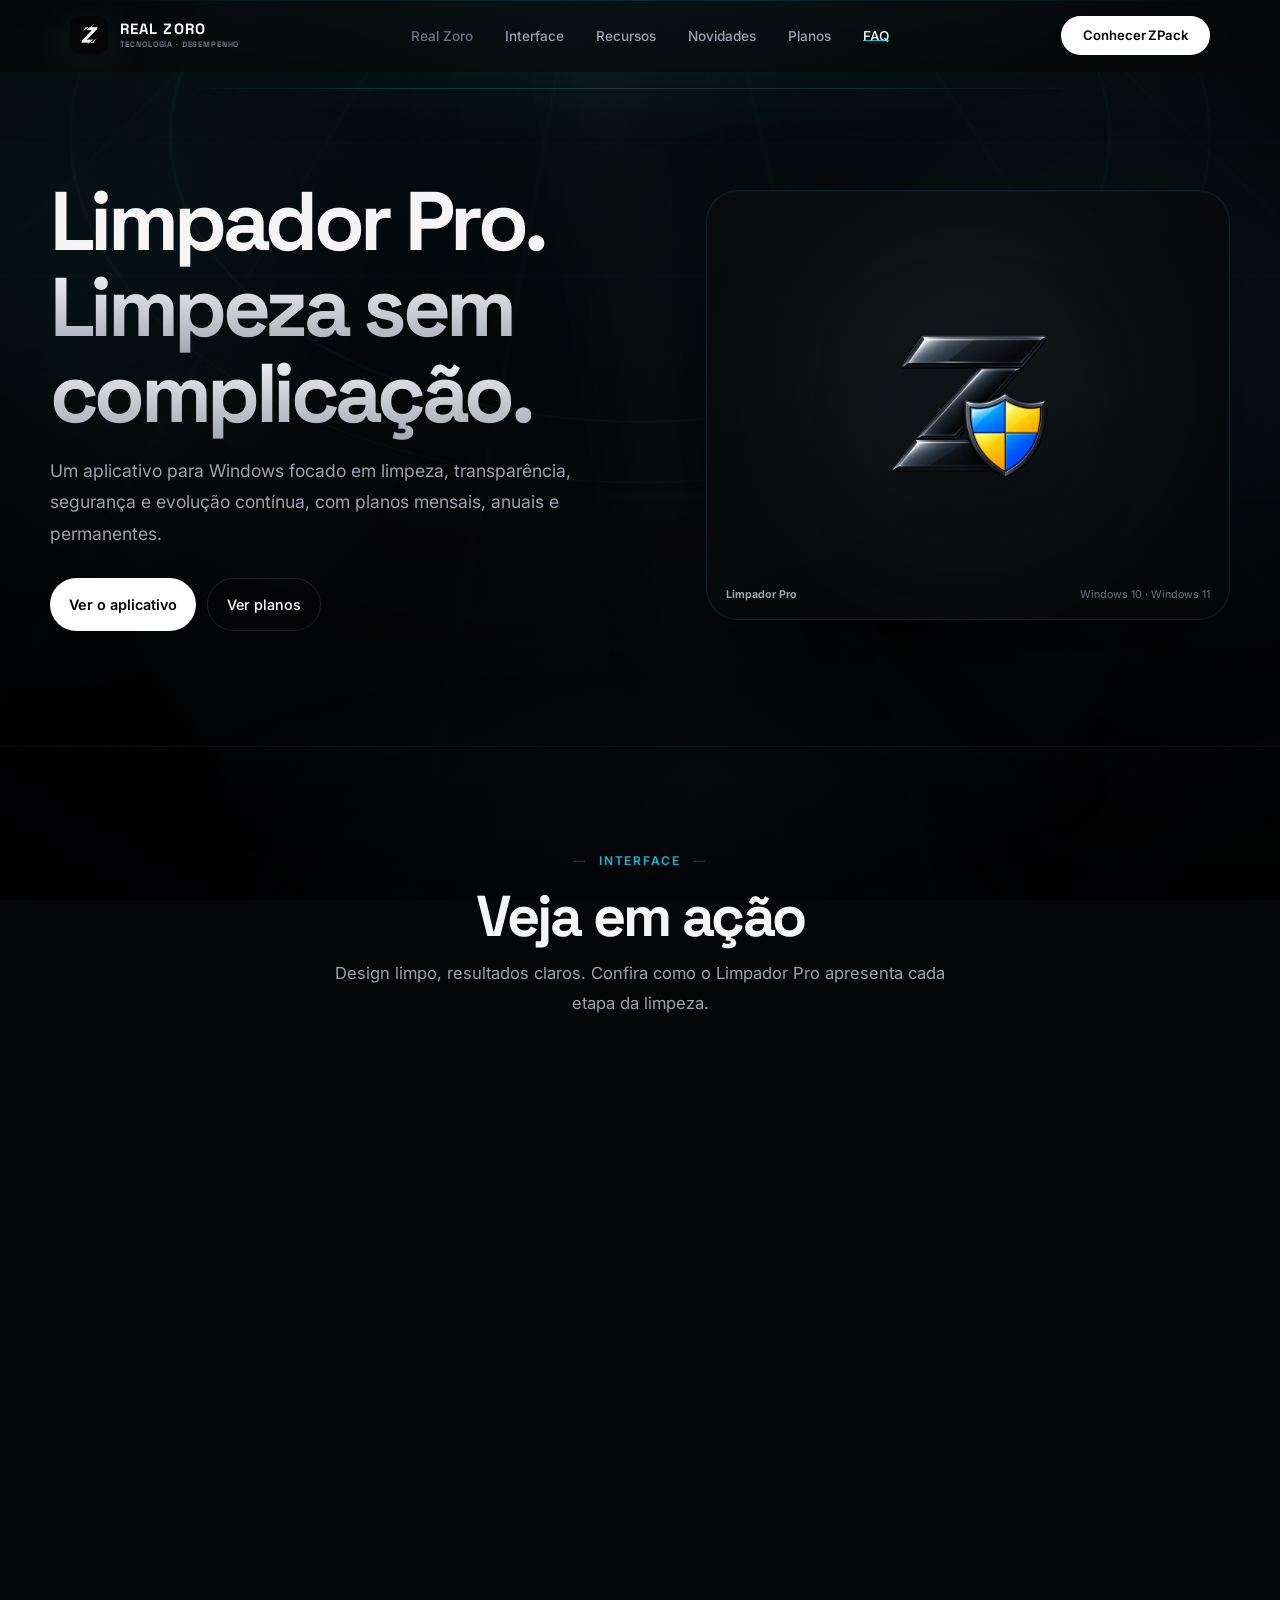
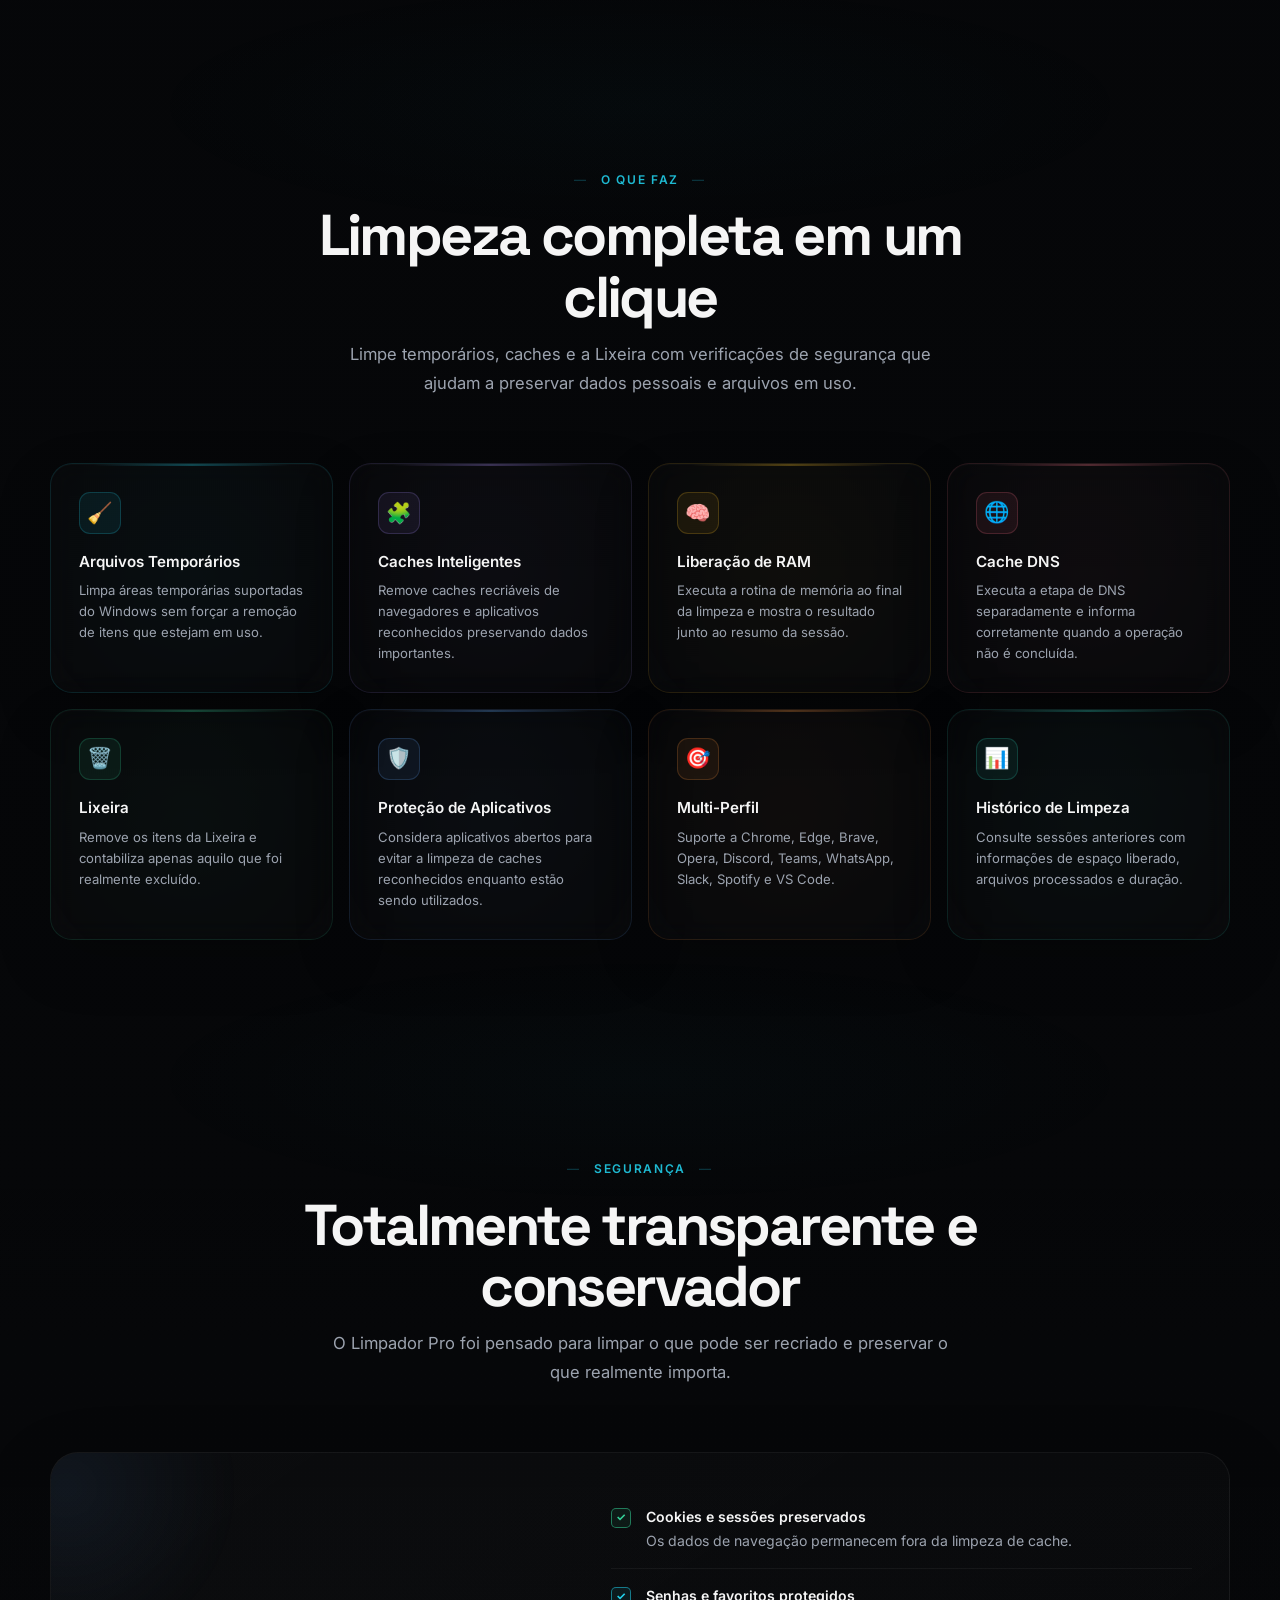
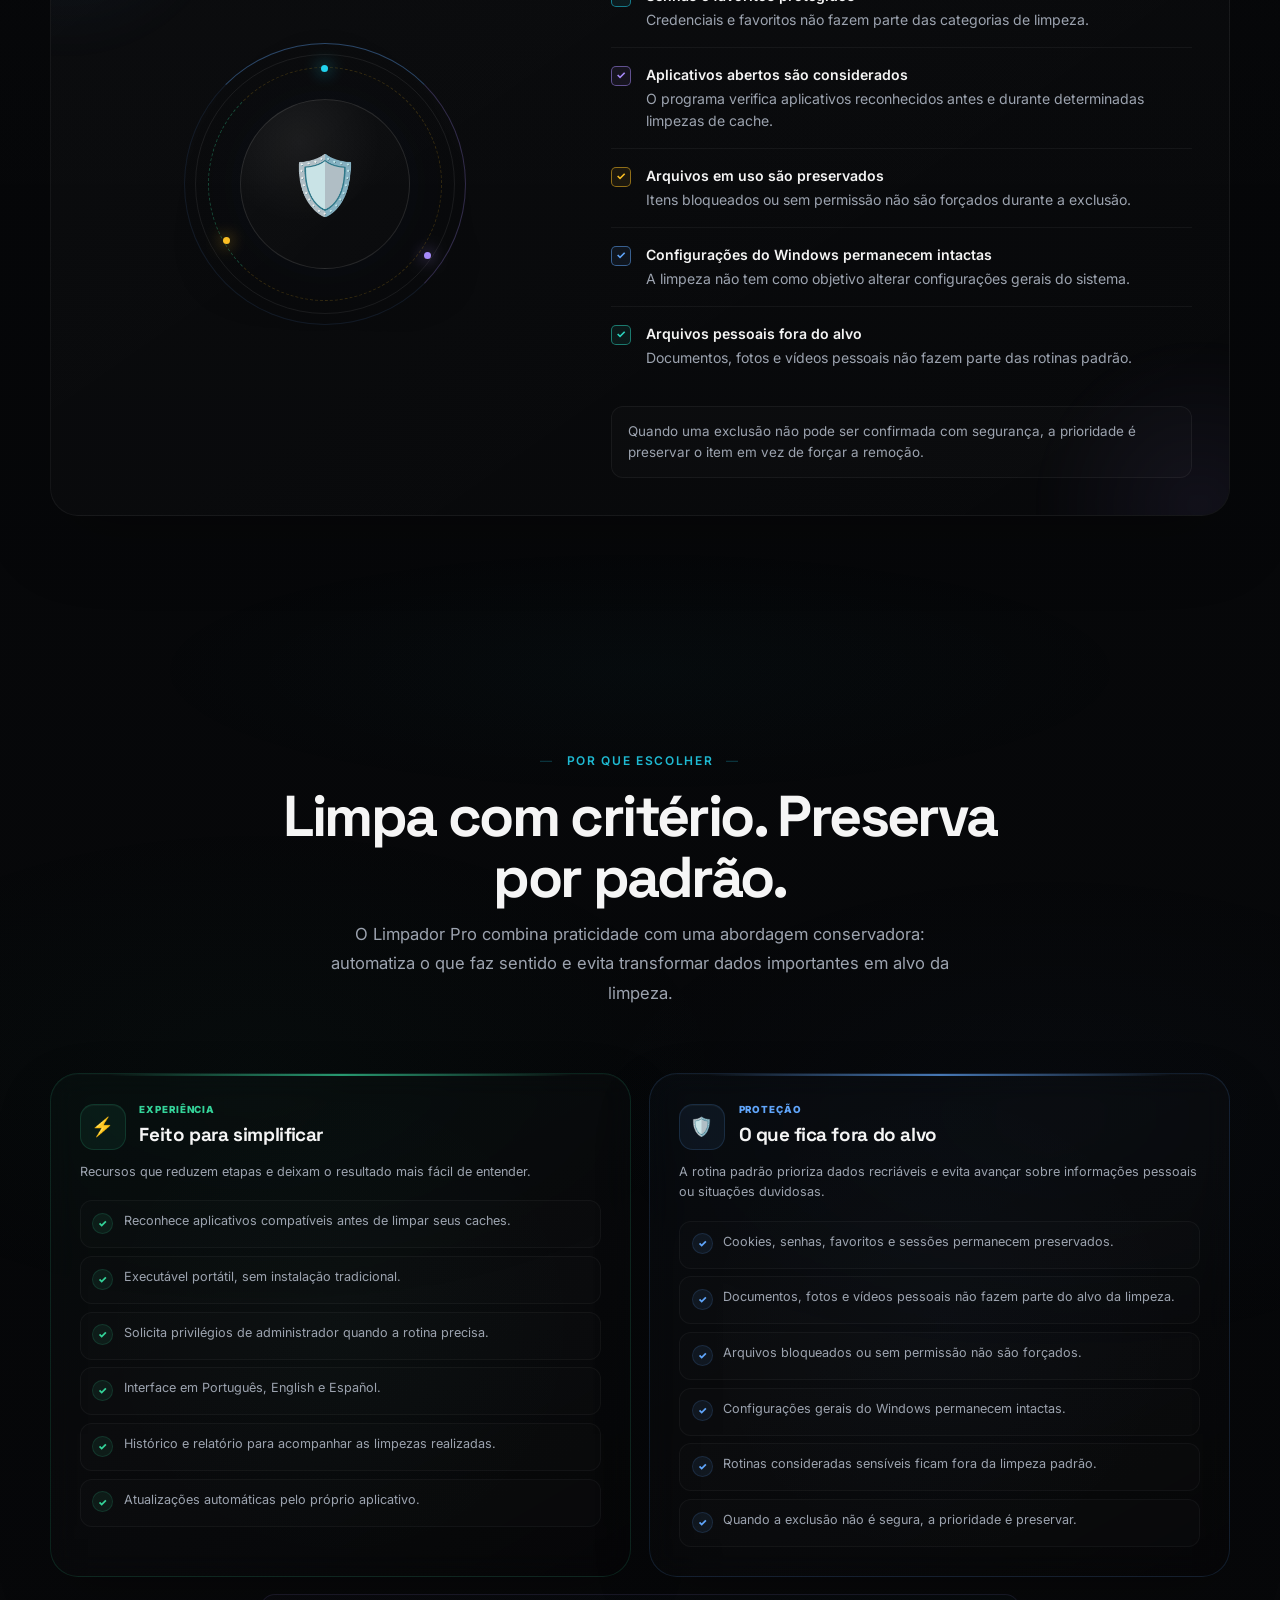
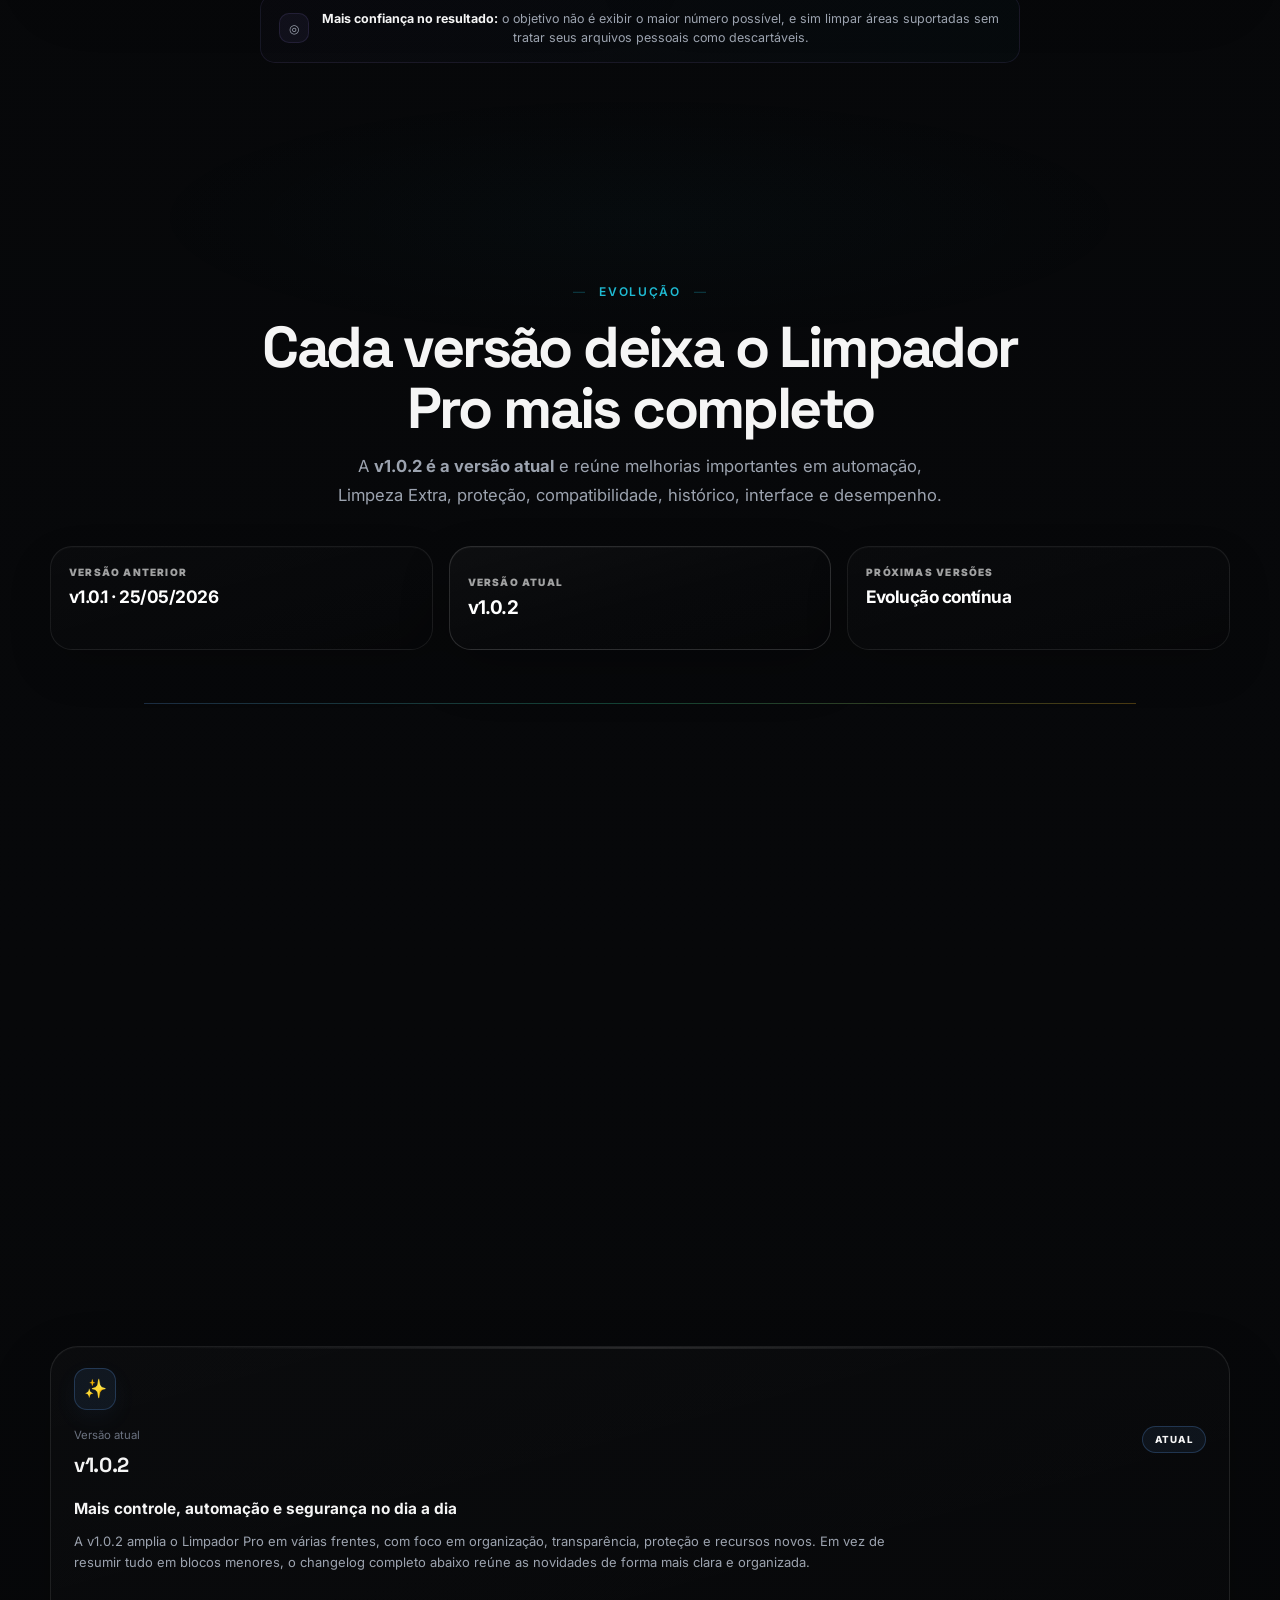
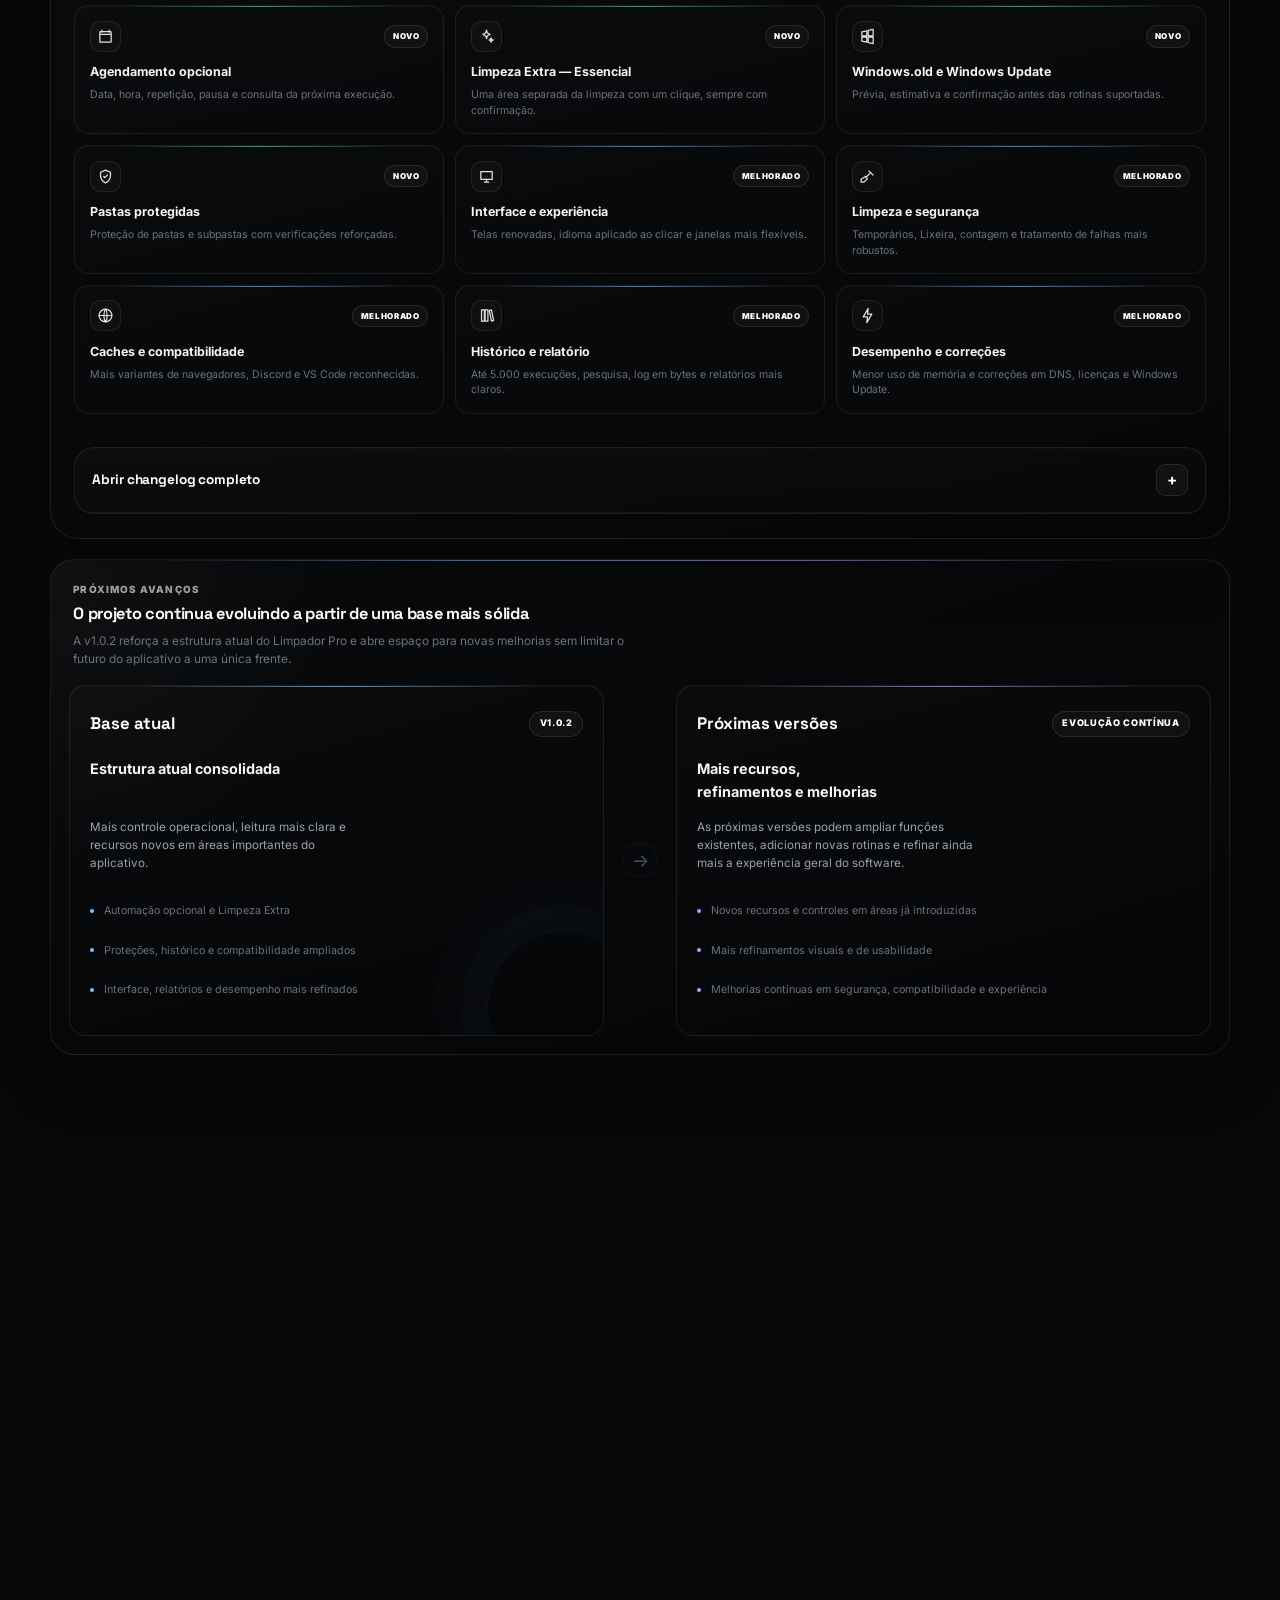
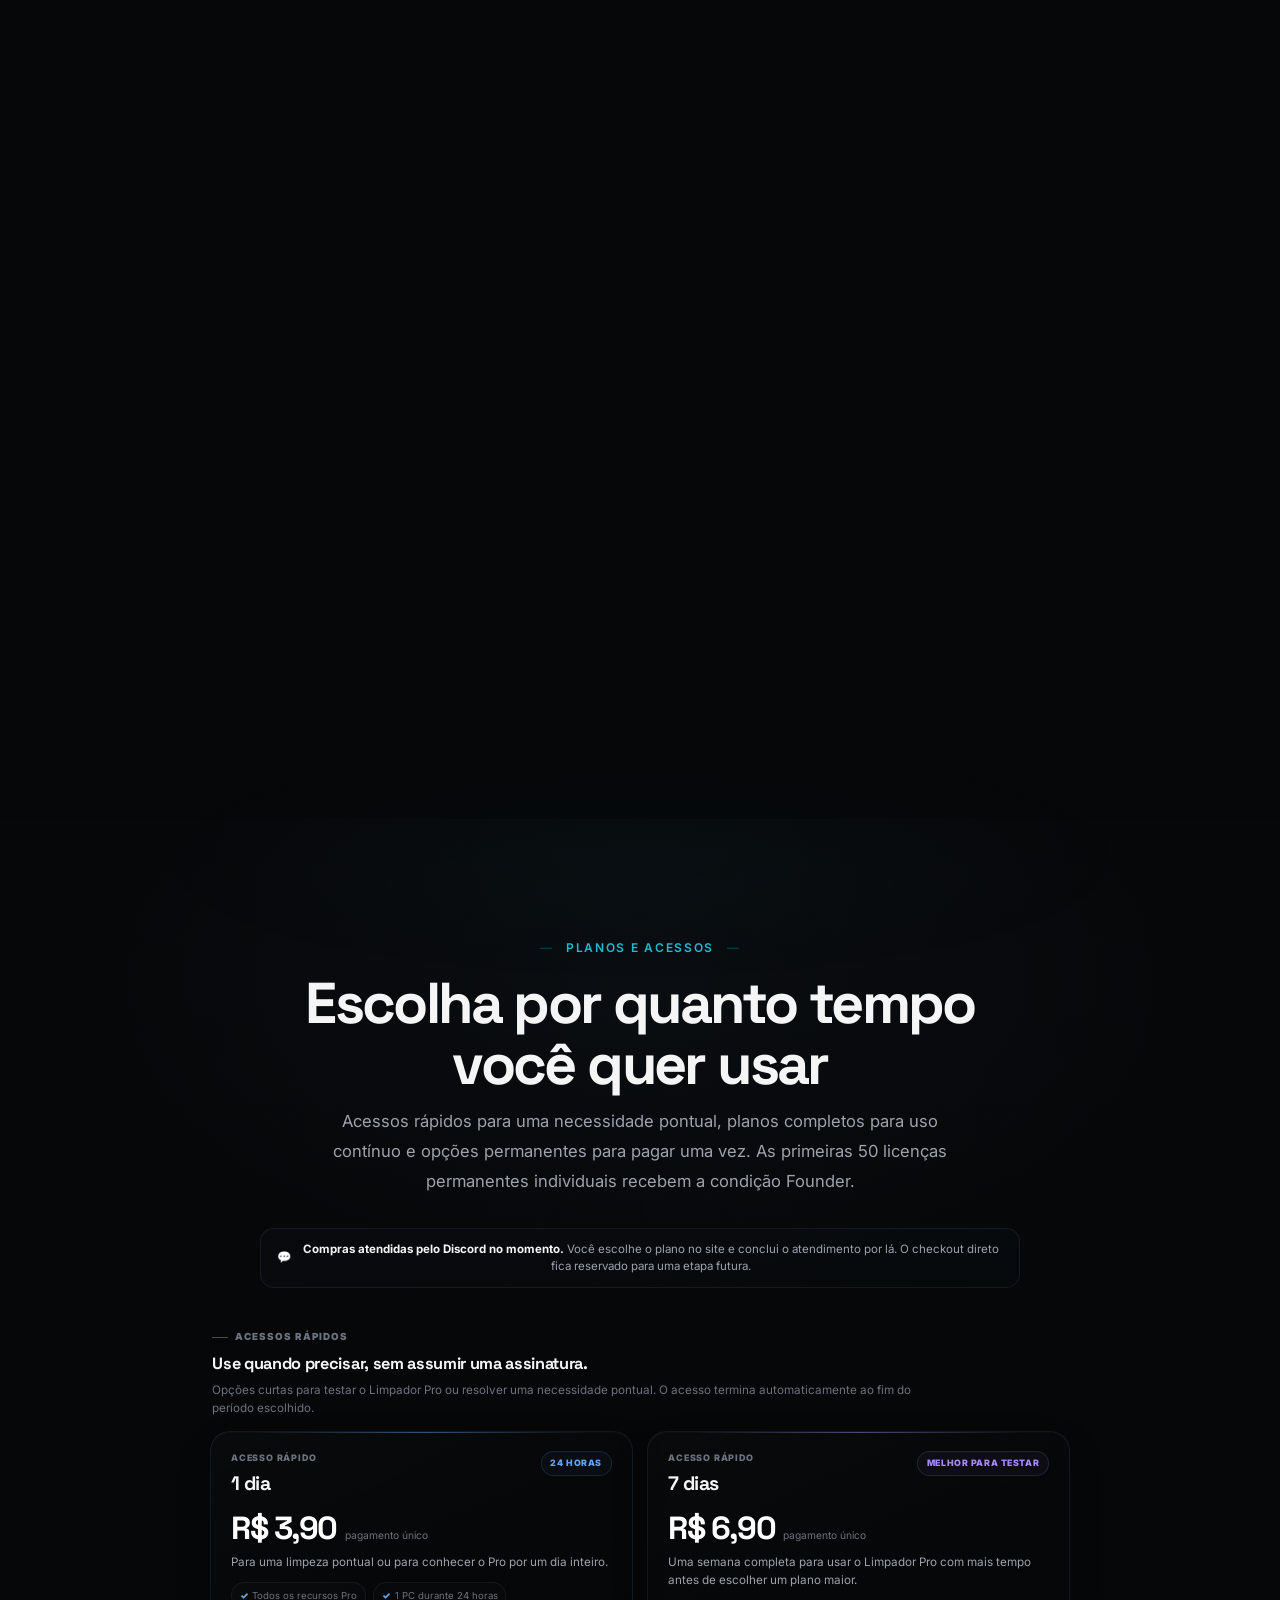
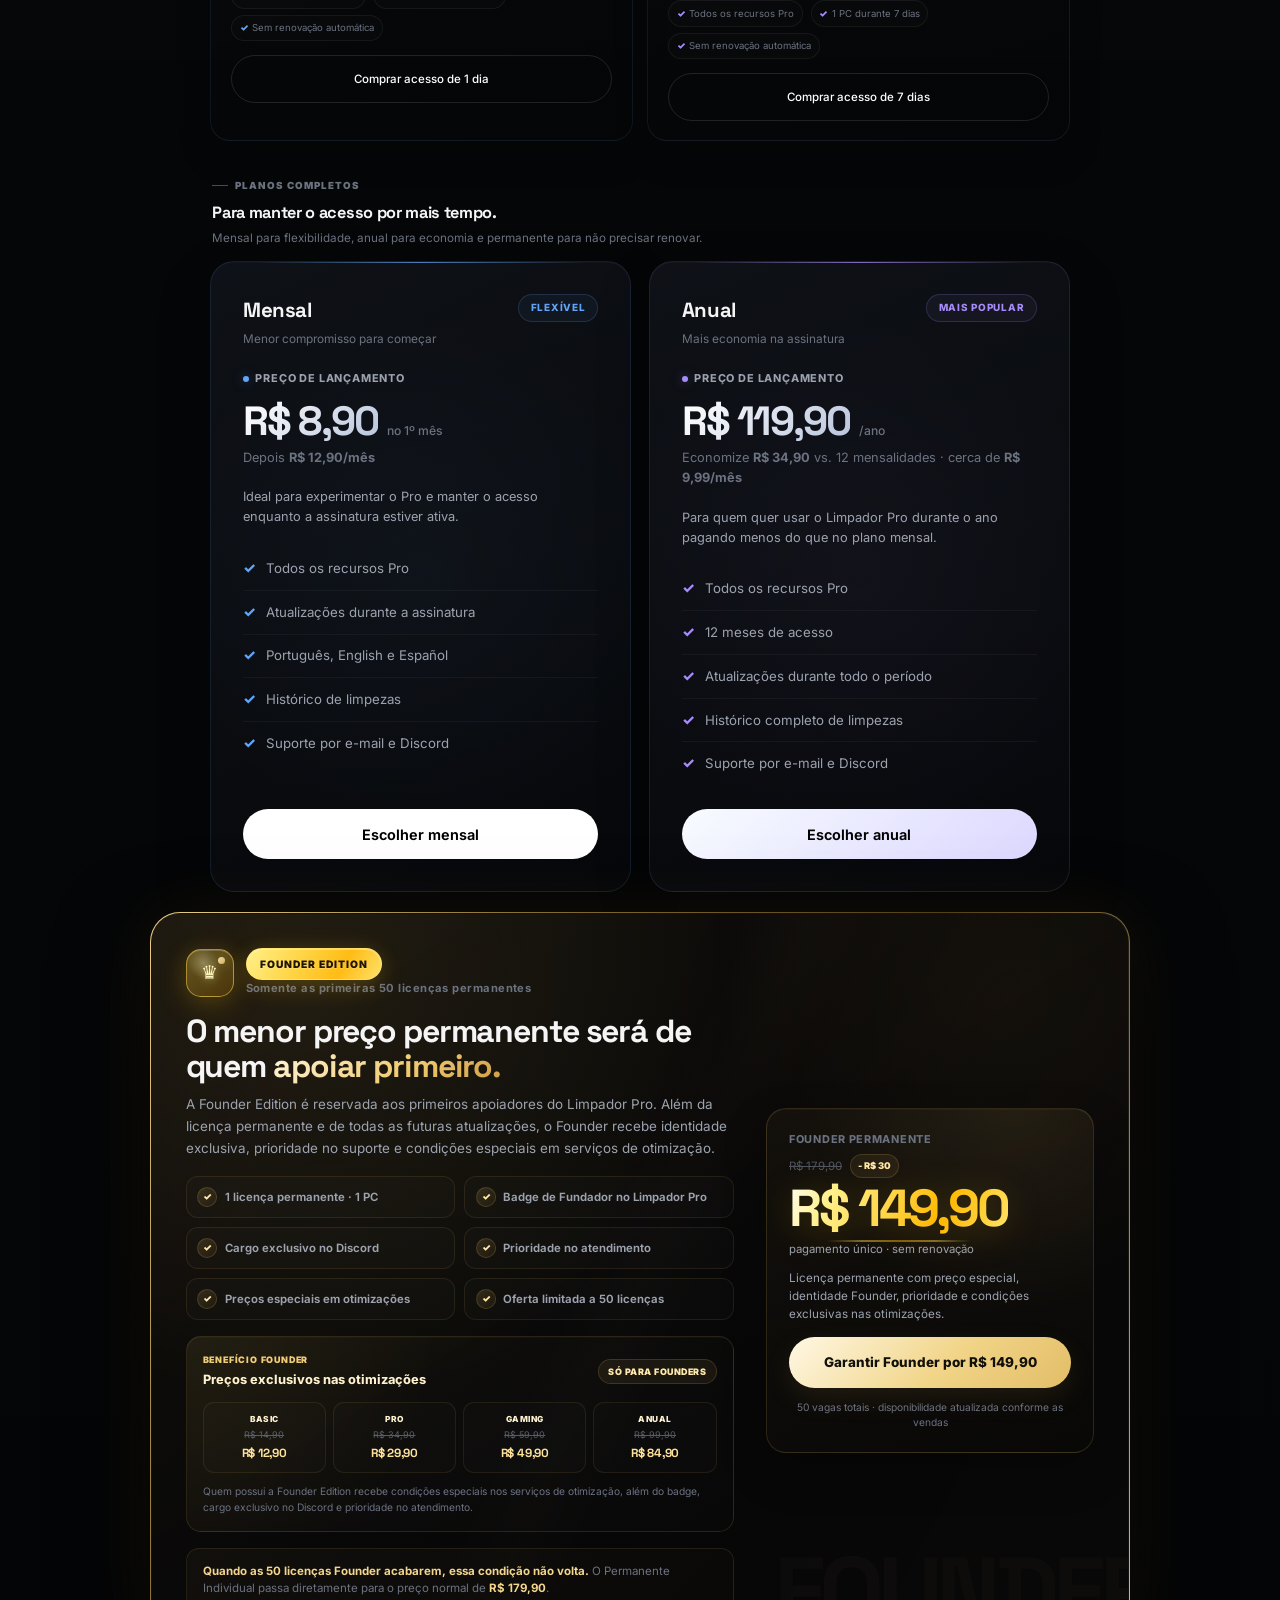
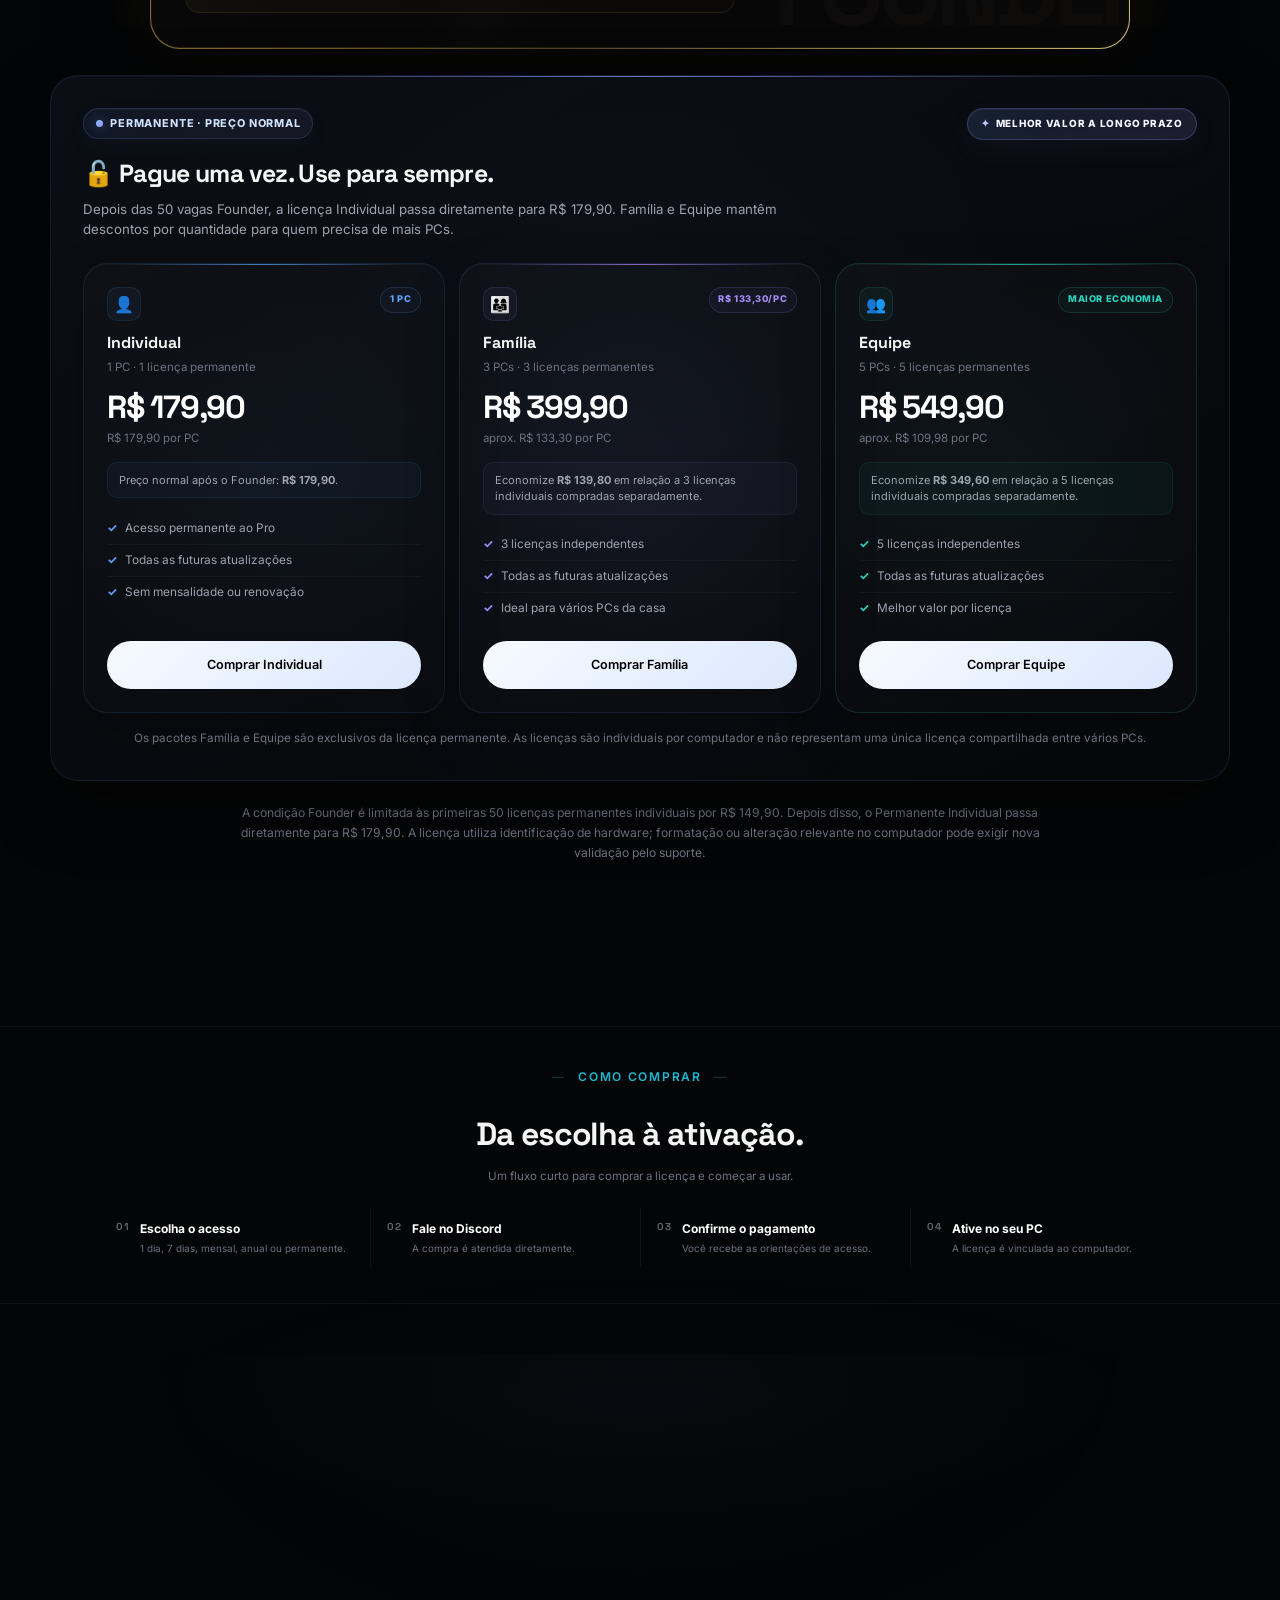
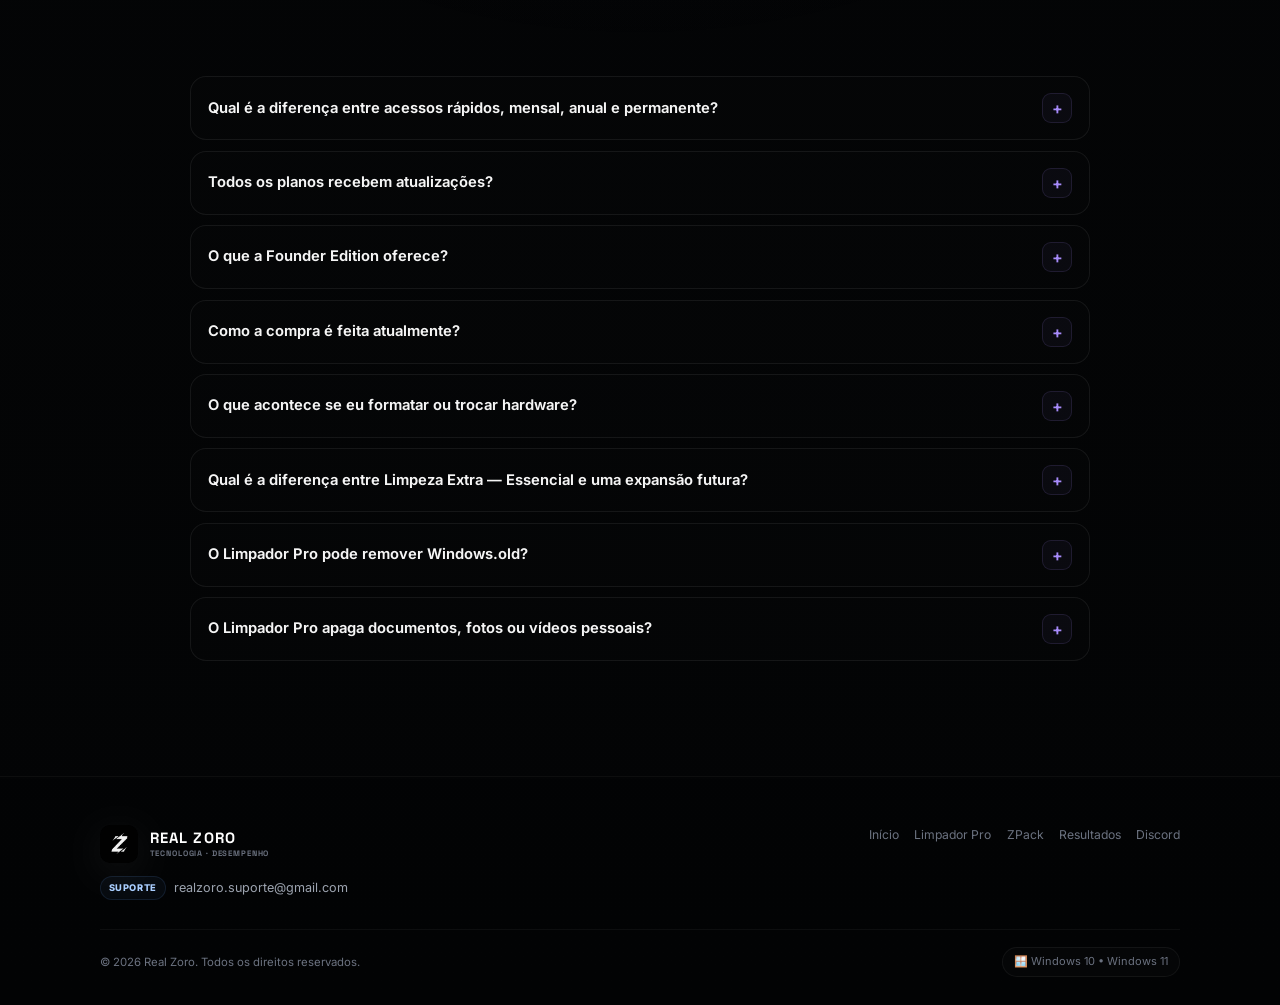
==== commit 36036248: "Add files via upload" ====
--- a/limpador-pro/index.html
+++ b/limpador-pro/index.html
@@ -460,13 +460,39 @@
 <section class="sec-price" id="preco">
 <div class="wrap">
 <div class="sec-head reveal">
-<span class="sec-label">Versão Pro</span>
-<h2 class="sec-title">Escolha a forma de acesso que faz sentido para você</h2>
-<p class="sec-desc">Mensal para começar, anual para economizar ou permanente para pagar uma vez. As primeiras 50 licenças permanentes individuais recebem a condição Founder.</p>
+<span class="sec-label">Planos e acessos</span>
+<h2 class="sec-title">Escolha por quanto tempo você quer usar</h2>
+<p class="sec-desc">Acessos rápidos para uma necessidade pontual, planos completos para uso contínuo e opções permanentes para pagar uma vez. As primeiras 50 licenças permanentes individuais recebem a condição Founder.</p>
 </div>
 <div class="purchase-channel reveal">
 <span>💬</span>
 <div><strong>Compras atendidas pelo Discord no momento.</strong> Você escolhe o plano no site e conclui o atendimento por lá. O checkout direto fica reservado para uma etapa futura.</div>
+</div>
+<div class="pricing-group-head quick-access-head reveal">
+<span>Acessos rápidos</span>
+<h3>Use quando precisar, sem assumir uma assinatura.</h3>
+<p>Opções curtas para testar o Limpador Pro ou resolver uma necessidade pontual. O acesso termina automaticamente ao fim do período escolhido.</p>
+</div>
+<div class="quick-access-grid">
+<article class="quick-access-card daily reveal d1">
+<div class="quick-access-top"><div><small>Acesso rápido</small><h3>1 dia</h3></div><span class="quick-access-badge">24 horas</span></div>
+<div class="quick-access-price"><strong>R$ 3,90</strong><span>pagamento único</span></div>
+<p>Para uma limpeza pontual ou para conhecer o Pro por um dia inteiro.</p>
+<ul><li>Todos os recursos Pro</li><li>1 PC durante 24 horas</li><li>Sem renovação automática</li></ul>
+<a class="btn-ghost quick-access-btn" href="https://discord.gg/urYvqz3s69" rel="noopener noreferrer" target="_blank">Comprar acesso de 1 dia</a>
+</article>
+<article class="quick-access-card weekly reveal d2">
+<div class="quick-access-top"><div><small>Acesso rápido</small><h3>7 dias</h3></div><span class="quick-access-badge">Melhor para testar</span></div>
+<div class="quick-access-price"><strong>R$ 6,90</strong><span>pagamento único</span></div>
+<p>Uma semana completa para usar o Limpador Pro com mais tempo antes de escolher um plano maior.</p>
+<ul><li>Todos os recursos Pro</li><li>1 PC durante 7 dias</li><li>Sem renovação automática</li></ul>
+<a class="btn-ghost quick-access-btn" href="https://discord.gg/urYvqz3s69" rel="noopener noreferrer" target="_blank">Comprar acesso de 7 dias</a>
+</article>
+</div>
+<div class="pricing-group-head full-plans-head reveal">
+<span>Planos completos</span>
+<h3>Para manter o acesso por mais tempo.</h3>
+<p>Mensal para flexibilidade, anual para economia e permanente para não precisar renovar.</p>
 </div>
 <div class="subscription-grid">
 <article class="price-card monthly reveal d1">
@@ -653,11 +679,11 @@
 <div class="wrap">
   <div class="service-flow-head"><span class="sec-label">Como comprar</span><h2 id="limpador-flow-title">Da escolha à ativação.</h2><p>Um fluxo curto para comprar a licença e começar a usar.</p></div>
   <ol class="service-flow-steps">
-    <li><span>01</span><div><strong>Escolha a licença</strong><p>Mensal, anual ou permanente.</p></div></li>
+    <li><span>01</span><div><strong>Escolha o acesso</strong><p>1 dia, 7 dias, mensal, anual ou permanente.</p></div></li>
     <li><span>02</span><div><strong>Fale no Discord</strong><p>A compra é atendida diretamente.</p></div></li>
     <li><span>03</span><div><strong>Confirme o pagamento</strong><p>Você recebe as orientações de acesso.</p></div></li>
     <li><span>04</span><div><strong>Ative no seu PC</strong><p>A licença é vinculada ao computador.</p></div></li>
   </ol>
 </div>
 </section>
-<section class="sec-faq" id="faq"><div class="wrap"><div class="sec-head reveal"><span class="sec-label">Perguntas frequentes</span><h2 class="sec-title">Dúvidas antes de continuar?</h2><p class="sec-desc">As respostas mais importantes de cada solução ficam na própria página.</p></div><div class="faq-shell"><details class="faq-item reveal"><summary>Qual é a diferença entre mensal, anual e permanente?</summary><div class="faq-answer">O mensal começa em <strong>R$ 8,90 no primeiro mês</strong> e passa para <strong>R$ 12,90/mês</strong>. O anual custa <strong>R$ 119,90</strong> por 12 meses. A licença permanente é paga uma única vez e não exige renovação.</div></details><details class="faq-item reveal"><summary>Todos os planos recebem atualizações?</summary><div class="faq-answer">Sim. <strong>Todos os planos do Limpador Pro recebem atualizações enquanto o acesso estiver ativo.</strong> Nos planos mensal e anual, elas são incluídas durante a assinatura; nas licenças permanentes, continuam sem mensalidade ou renovação.</div></details><details class="faq-item reveal"><summary>O que a Founder Edition oferece?</summary><div class="faq-answer">A Founder Edition é limitada às primeiras <strong>50 licenças permanentes individuais</strong> e inclui badge de Fundador no aplicativo, cargo exclusivo no Discord, prioridade no atendimento e preços especiais nas otimizações ZPack.</div></details><details class="faq-item reveal"><summary>Como a compra é feita atualmente?</summary><div class="faq-answer">No momento, a compra é atendida pelo <a href="https://discord.gg/urYvqz3s69" rel="noopener noreferrer" target="_blank">Discord</a>. O checkout direto fica para uma etapa futura.</div></details><details class="faq-item reveal"><summary>O que acontece se eu formatar ou trocar hardware?</summary><div class="faq-answer">A licença utiliza identificação de hardware. Uma formatação ou alteração relevante no computador pode exigir <strong>nova validação pelo suporte</strong>.</div></details><details class="faq-item reveal"><summary>Qual é a diferença entre Limpeza Extra — Essencial e uma expansão futura?</summary><div class="faq-answer">A <strong>v1.0.2</strong> introduz a Limpeza Extra — Essencial com escopo controlado. Em versões futuras, essa área pode receber novas categorias, controles e recursos, junto de outras melhorias do aplicativo.</div></details><details class="faq-item reveal"><summary>O Limpador Pro pode remover Windows.old?</summary><div class="faq-answer">Na v1.0.2, a Limpeza Extra — Essencial detecta <strong>Windows.old</strong> quando a pasta estiver presente e permite ao usuário escolher removê-la.</div></details><details class="faq-item reveal"><summary>O Limpador Pro apaga documentos, fotos ou vídeos pessoais?</summary><div class="faq-answer">As rotinas padrão são direcionadas às áreas suportadas de limpeza. <strong>Documentos, fotos e vídeos pessoais não fazem parte do alvo da limpeza padrão.</strong></div></details></div></div></section></main><footer class="footer page-footer"><div class="foot-inner"><div class="foot-brand"><a class="logo realzoro-logo" href="../"><img alt="" class="brand-logo-small" decoding="async" fetchpriority="low" height="38" loading="lazy" src="../assets/LogoZ.webp" width="38"/><span class="realzoro-name"><strong>REAL ZORO</strong><small>Tecnologia · Desempenho</small></span></a><a class="foot-email" href="mailto:realzoro.suporte@gmail.com"><span class="foot-email-label">Suporte</span><span>realzoro.suporte@gmail.com</span></a></div><nav aria-label="Links do rodapé" class="foot-nav"><a href="../">Início</a><a href="./">Limpador Pro</a><a href="../zpack/">ZPack</a><a href="../resultados/">Resultados</a><a href="https://discord.gg/urYvqz3s69" rel="noopener noreferrer" target="_blank">Discord</a></nav></div><div class="foot-bottom"><p>© 2026 Real Zoro. Todos os direitos reservados.</p><span class="os-tag">🪟 Windows 10 • Windows 11</span></div></footer><div class="mobile-buybar page-cta"><div class="mobile-buybar-copy"><strong>Limpador Pro</strong><span>A partir de R$ 8,90</span></div><a href="#preco">Ver planos</a></div><div aria-label="Visualização ampliada da imagem" aria-modal="true" class="lightbox" id="lightbox" role="dialog"><div class="lightbox-inner"><button aria-label="Fechar imagem ampliada" class="lightbox-close" id="lightboxClose" type="button">×</button><img alt="" id="lightboxImage"/></div></div><script defer="" src="../assets/script.js"></script></body></html>+<section class="sec-faq" id="faq"><div class="wrap"><div class="sec-head reveal"><span class="sec-label">Perguntas frequentes</span><h2 class="sec-title">Dúvidas antes de continuar?</h2><p class="sec-desc">As respostas mais importantes de cada solução ficam na própria página.</p></div><div class="faq-shell"><details class="faq-item reveal"><summary>Qual é a diferença entre acessos rápidos, mensal, anual e permanente?</summary><div class="faq-answer">Os acessos rápidos são compras pontuais: <strong>1 dia por R$ 3,90</strong> ou <strong>7 dias por R$ 6,90</strong>, sem renovação automática. O mensal começa em <strong>R$ 8,90 no primeiro mês</strong> e passa para <strong>R$ 12,90/mês</strong>. O anual custa <strong>R$ 119,90</strong> por 12 meses. A licença permanente é paga uma única vez e não exige renovação.</div></details><details class="faq-item reveal"><summary>Todos os planos recebem atualizações?</summary><div class="faq-answer">Sim. <strong>Todos os acessos do Limpador Pro recebem atualizações enquanto estiverem ativos.</strong> Nos acessos de 1 dia e 7 dias, elas ficam disponíveis durante o período comprado; nos planos mensal e anual, durante a assinatura; e nas licenças permanentes, continuam sem mensalidade ou renovação.</div></details><details class="faq-item reveal"><summary>O que a Founder Edition oferece?</summary><div class="faq-answer">A Founder Edition é limitada às primeiras <strong>50 licenças permanentes individuais</strong> e inclui badge de Fundador no aplicativo, cargo exclusivo no Discord, prioridade no atendimento e preços especiais nas otimizações ZPack.</div></details><details class="faq-item reveal"><summary>Como a compra é feita atualmente?</summary><div class="faq-answer">No momento, a compra é atendida pelo <a href="https://discord.gg/urYvqz3s69" rel="noopener noreferrer" target="_blank">Discord</a>. O checkout direto fica para uma etapa futura.</div></details><details class="faq-item reveal"><summary>O que acontece se eu formatar ou trocar hardware?</summary><div class="faq-answer">A licença utiliza identificação de hardware. Uma formatação ou alteração relevante no computador pode exigir <strong>nova validação pelo suporte</strong>.</div></details><details class="faq-item reveal"><summary>Qual é a diferença entre Limpeza Extra — Essencial e uma expansão futura?</summary><div class="faq-answer">A <strong>v1.0.2</strong> introduz a Limpeza Extra — Essencial com escopo controlado. Em versões futuras, essa área pode receber novas categorias, controles e recursos, junto de outras melhorias do aplicativo.</div></details><details class="faq-item reveal"><summary>O Limpador Pro pode remover Windows.old?</summary><div class="faq-answer">Na v1.0.2, a Limpeza Extra — Essencial detecta <strong>Windows.old</strong> quando a pasta estiver presente e permite ao usuário escolher removê-la.</div></details><details class="faq-item reveal"><summary>O Limpador Pro apaga documentos, fotos ou vídeos pessoais?</summary><div class="faq-answer">As rotinas padrão são direcionadas às áreas suportadas de limpeza. <strong>Documentos, fotos e vídeos pessoais não fazem parte do alvo da limpeza padrão.</strong></div></details></div></div></section></main><footer class="footer page-footer"><div class="foot-inner"><div class="foot-brand"><a class="logo realzoro-logo" href="../"><img alt="" class="brand-logo-small" decoding="async" fetchpriority="low" height="38" loading="lazy" src="../assets/LogoZ.webp" width="38"/><span class="realzoro-name"><strong>REAL ZORO</strong><small>Tecnologia · Desempenho</small></span></a><a class="foot-email" href="mailto:realzoro.suporte@gmail.com"><span class="foot-email-label">Suporte</span><span>realzoro.suporte@gmail.com</span></a></div><nav aria-label="Links do rodapé" class="foot-nav"><a href="../">Início</a><a href="./">Limpador Pro</a><a href="../zpack/">ZPack</a><a href="../resultados/">Resultados</a><a href="https://discord.gg/urYvqz3s69" rel="noopener noreferrer" target="_blank">Discord</a></nav></div><div class="foot-bottom"><p>© 2026 Real Zoro. Todos os direitos reservados.</p><span class="os-tag">🪟 Windows 10 • Windows 11</span></div></footer><div class="mobile-buybar page-cta"><div class="mobile-buybar-copy"><strong>Limpador Pro</strong><span>A partir de R$ 3,90</span></div><a href="#preco">Ver planos</a></div><div aria-label="Visualização ampliada da imagem" aria-modal="true" class="lightbox" id="lightbox" role="dialog"><div class="lightbox-inner"><button aria-label="Fechar imagem ampliada" class="lightbox-close" id="lightboxClose" type="button">×</button><img alt="" id="lightboxImage"/></div></div><script defer="" src="../assets/script.js"></script></body></html>
--- a/assets/style.css
+++ b/assets/style.css
@@ -2129,3 +2129,153 @@
   .result-metrics{grid-template-columns:1fr auto 1fr}
   .result-metrics strong{font-size:.92rem}
 }
+
+/* === V17 · resultados reorganizados + fluxo ZPack integrado === */
+
+/* Participação especial: foto principal, depois vídeo e registro */
+.results-special{padding-top:50px}
+.results-special .special-section-head{max-width:1040px;margin-left:auto;margin-right:auto;margin-bottom:1rem}
+.venas-premium-v17{max-width:1040px;margin:0 auto;padding:1.05rem;border:1px solid rgba(251,191,36,.14);border-radius:28px;background:radial-gradient(620px circle at 15% 0,rgba(251,191,36,.035),transparent 64%),linear-gradient(155deg,rgba(255,255,255,.013),rgba(255,255,255,.004) 58%,rgba(0,0,0,.15));box-shadow:0 28px 68px rgba(0,0,0,.24),inset 0 1px 0 rgba(255,255,255,.018)}
+.venas-main-v17{display:grid;grid-template-columns:minmax(300px,430px) minmax(0,1fr);gap:1.3rem;align-items:center;padding:.2rem}
+.venas-portrait-main{display:flex;flex-direction:column;align-items:center;width:100%;padding:.58rem;border:1px solid rgba(255,255,255,.075);border-radius:22px;background:#050505;color:#fff;cursor:pointer;box-shadow:0 18px 42px rgba(0,0,0,.22);transition:transform .28s var(--ease),border-color .28s var(--ease)}
+.venas-portrait-main:hover{transform:translateY(-3px);border-color:rgba(251,191,36,.22)}
+.venas-portrait-main img{display:block;width:100%;height:auto;aspect-ratio:1/1;object-fit:contain;border-radius:16px;background:#050505}
+.venas-portrait-main>span{display:flex;align-items:center;justify-content:space-between;width:100%;padding:.55rem .25rem 0;color:rgba(255,255,255,.5);font-size:.58rem;font-weight:750}
+.venas-portrait-main>span b{color:#ffe28a;font-size:.78rem}
+.venas-main-copy{display:flex;flex-direction:column;justify-content:center;padding:.9rem 1rem .9rem .3rem;min-width:0}
+.venas-main-copy h3{margin:0 0 .65rem;font-family:'Space Grotesk',sans-serif;font-size:clamp(2rem,4.2vw,3.25rem);line-height:.98;letter-spacing:-.055em;max-width:12ch}
+.venas-main-copy>p{margin:0;color:var(--text-secondary);font-size:.8rem;line-height:1.72;max-width:520px}
+.venas-main-copy .venas-stats-simple{max-width:370px;margin:1rem 0 1.05rem}
+.venas-profile-button.premium{min-width:240px;padding:.66rem .72rem .66rem .82rem;border-color:rgba(251,191,36,.3);background:linear-gradient(180deg,rgba(251,191,36,.11),rgba(251,191,36,.025));box-shadow:0 12px 28px rgba(0,0,0,.18),inset 0 1px 0 rgba(255,255,255,.06)}
+.venas-profile-button.premium>span{display:grid;gap:.08rem;text-align:left}
+.venas-profile-button.premium small{color:rgba(255,255,255,.44);font-size:.52rem;font-weight:800;letter-spacing:.08em;text-transform:uppercase}
+.venas-profile-button.premium strong{font-size:.72rem;color:#fff}
+.venas-profile-button.premium b{width:34px;height:34px;border-radius:10px;background:rgba(251,191,36,.11)}
+
+.venas-media-sequence{display:grid;grid-template-columns:minmax(0,1.12fr) minmax(290px,.88fr);gap:1rem;margin-top:1.1rem;padding-top:1.05rem;border-top:1px solid rgba(255,255,255,.05)}
+.venas-media-item{display:flex;flex-direction:column;min-width:0;padding:.85rem;border:1px solid rgba(255,255,255,.065);border-radius:20px;background:linear-gradient(160deg,rgba(255,255,255,.009),rgba(255,255,255,.003));box-shadow:inset 0 1px 0 rgba(255,255,255,.015)}
+.venas-media-copy{margin-bottom:.7rem}
+.venas-media-copy>span{display:block;margin-bottom:.16rem;color:rgba(255,255,255,.4);font-size:.52rem;font-weight:900;letter-spacing:.1em;text-transform:uppercase}
+.venas-media-copy strong{display:block;font-size:.76rem;color:#fff}
+.venas-media-copy p{margin:.18rem 0 0;color:var(--text-muted);font-size:.62rem;line-height:1.5}
+.venas-video-frame{display:flex;align-items:center;justify-content:center;min-height:360px;padding:.65rem;border-radius:15px;background:#020202;border:1px solid rgba(255,255,255,.04)}
+.venas-video-frame .video-venas{width:480px;max-width:100%;height:auto;aspect-ratio:4/3;object-fit:contain}
+.venas-proof-button-v17{display:flex;flex-direction:column;align-items:center;justify-content:center;width:100%;height:100%;min-height:360px;padding:.55rem;border:0;border-radius:15px;background:#020202;color:#fff;cursor:pointer}
+.venas-proof-button-v17 img{display:block;width:auto;max-width:100%;height:auto;max-height:430px;object-fit:contain;border-radius:12px}
+.venas-proof-button-v17>span{display:flex;align-items:center;justify-content:space-between;width:100%;padding:.55rem .2rem 0;color:rgba(255,255,255,.5);font-size:.58rem;font-weight:750}
+.venas-proof-button-v17>span b{color:#fff;font-size:.78rem}
+
+/* Recomendação em vídeo: mais editorial e menos colorida */
+.recommendation-section{padding-top:36px}
+.recommendation-heading{max-width:780px;margin:0 auto 1.15rem;text-align:center}
+.recommendation-heading h2{margin:.42rem 0 .45rem;font-family:'Space Grotesk',sans-serif;font-size:clamp(1.65rem,3vw,2.35rem);letter-spacing:-.04em}
+.recommendation-heading p{margin:0;color:var(--text-muted);font-size:.7rem;line-height:1.6}
+.video-recommendation-v17{display:grid;grid-template-columns:minmax(300px,390px) minmax(0,1fr);gap:1.4rem;align-items:center;max-width:900px;margin:0 auto;padding:1rem;border:1px solid rgba(255,255,255,.08);border-radius:26px;background:linear-gradient(155deg,rgba(255,255,255,.014),rgba(255,255,255,.004) 56%,rgba(0,0,0,.13));box-shadow:0 20px 50px rgba(0,0,0,.2),inset 0 1px 0 rgba(255,255,255,.018)}
+.recommendation-video-wrap-v17{display:flex;flex-direction:column;align-items:center;justify-content:center;width:100%;padding:.65rem;border-radius:18px;background:#030303;border:1px solid rgba(255,255,255,.055)}
+.recommendation-video-wrap-v17 .video-poucamira{display:block;width:100%;max-width:360px;height:auto;aspect-ratio:9/16;object-fit:contain}
+.recommendation-video-wrap-v17 .recommendation-open{max-width:360px;border-color:rgba(255,255,255,.09);background:rgba(255,255,255,.02)}
+.recommendation-copy-v17{padding:.8rem 1rem .8rem .25rem}
+.recommendation-badge-v17{display:inline-flex;padding:.29rem .55rem;border-radius:999px;border:1px solid rgba(255,255,255,.1);background:rgba(255,255,255,.028);color:rgba(255,255,255,.72);font-size:.56rem;font-weight:900;letter-spacing:.1em;text-transform:uppercase}
+.recommendation-copy-v17 h3{margin:.5rem 0 .4rem;font-family:'Space Grotesk',sans-serif;font-size:2rem;letter-spacing:-.045em}
+.recommendation-copy-v17 p{margin:0;color:var(--text-secondary);font-size:.76rem;line-height:1.7;max-width:510px}
+.recommendation-actions-v17{margin-top:1rem}
+.recommendation-actions-v17 a{display:inline-flex;align-items:center;justify-content:space-between;gap:.9rem;min-width:210px;padding:.68rem .74rem .68rem .85rem;border:1px solid rgba(255,255,255,.09);border-radius:12px;background:rgba(255,255,255,.022);color:#fff;text-decoration:none;font-size:.66rem;font-weight:800;transition:transform .25s var(--ease),border-color .25s var(--ease),background .25s var(--ease)}
+.recommendation-actions-v17 a:hover{transform:translateY(-2px);border-color:rgba(255,255,255,.15);background:rgba(255,255,255,.035)}
+.recommendation-actions-v17 b{font-size:.8rem}
+
+/* Resultado: 'Depois' com leitura imediata */
+.result-metrics{overflow:hidden}
+.result-metrics .after{padding:.52rem .6rem;border-radius:11px;border:1px solid rgba(52,211,153,.18);background:linear-gradient(155deg,rgba(52,211,153,.09),rgba(52,211,153,.025))}
+.result-metrics .after small{color:#86e9c3}
+.result-metrics .after strong{color:#69e4b3}
+.result-metrics>b{color:#55d7a7;font-size:.9rem}
+.result-metrics-double .after{min-height:54px;display:flex;flex-direction:column;justify-content:center}
+
+/* CTA final da página de resultados */
+.results-next-step{display:flex;align-items:center;justify-content:space-between;gap:1.2rem;max-width:980px;margin:1.45rem auto 0;padding:1rem 1.05rem;border-top:1px solid rgba(255,255,255,.055);border-bottom:1px solid rgba(255,255,255,.055)}
+.results-next-step>div:first-child{max-width:620px}
+.results-next-step strong{display:block;margin:.28rem 0 .2rem;font-family:'Space Grotesk',sans-serif;font-size:1rem}
+.results-next-step p{margin:0;color:var(--text-muted);font-size:.65rem;line-height:1.55}
+.results-next-step-actions{display:flex;gap:.55rem;flex:0 0 auto}
+.results-next-step-actions .btn-main,.results-next-step-actions .btn-ghost{font-size:.66rem;padding:.7rem .86rem}
+
+/* ZPack: resultados + contratação viram uma única etapa coerente */
+.zpack-decision-panel{max-width:1040px;margin:2rem auto 2.35rem;display:grid;grid-template-columns:minmax(0,.9fr) minmax(0,1.1fr);gap:0;border:1px solid rgba(255,255,255,.075);border-radius:24px;background:linear-gradient(155deg,rgba(255,255,255,.012),rgba(255,255,255,.004));box-shadow:0 20px 48px rgba(0,0,0,.2),inset 0 1px 0 rgba(255,255,255,.018);overflow:hidden}
+.zpack-decision-proof{padding:1.35rem 1.4rem;border-right:1px solid rgba(255,255,255,.055)}
+.zpack-decision-proof h2{margin:.4rem 0 .45rem;font-family:'Space Grotesk',sans-serif;font-size:1.45rem;line-height:1.15;letter-spacing:-.035em}
+.zpack-decision-proof p{margin:0;color:var(--text-muted);font-size:.7rem;line-height:1.62}
+.zpack-decision-actions{display:flex;gap:.55rem;flex-wrap:wrap;margin-top:1rem}
+.zpack-decision-actions .btn-main,.zpack-decision-actions .btn-ghost{font-size:.66rem;padding:.68rem .82rem}
+.zpack-decision-flow{padding:1.28rem 1.35rem}
+.decision-flow-label{display:block;margin-bottom:.72rem;color:rgba(255,255,255,.46);font-size:.56rem;font-weight:900;letter-spacing:.11em;text-transform:uppercase}
+.zpack-decision-flow ol{list-style:none;display:grid;grid-template-columns:repeat(2,minmax(0,1fr));gap:.72rem;margin:0;padding:0}
+.zpack-decision-flow li{display:flex;align-items:flex-start;gap:.62rem;padding:.65rem .68rem;border:1px solid rgba(255,255,255,.055);border-radius:13px;background:rgba(255,255,255,.007)}
+.zpack-decision-flow li>span{flex:0 0 auto;color:rgba(255,255,255,.35);font-family:'Space Grotesk',sans-serif;font-size:.57rem;font-weight:800}
+.zpack-decision-flow strong{display:block;margin-bottom:.14rem;color:#fff;font-size:.7rem}
+.zpack-decision-flow p{margin:0;color:var(--text-muted);font-size:.59rem;line-height:1.45}
+
+@media(max-width:980px){
+  .venas-main-v17{grid-template-columns:330px minmax(0,1fr)}
+  .venas-media-sequence{grid-template-columns:1fr 1fr}
+  .zpack-decision-panel{grid-template-columns:1fr}
+  .zpack-decision-proof{border-right:0;border-bottom:1px solid rgba(255,255,255,.055)}
+}
+@media(max-width:768px){
+  .venas-main-v17{grid-template-columns:1fr}
+  .venas-portrait-main{max-width:390px;margin:0 auto}
+  .venas-main-copy{padding:.75rem .2rem .2rem;text-align:left}
+  .venas-main-copy h3{font-size:2rem;max-width:16ch}
+  .venas-media-sequence{grid-template-columns:1fr}
+  .venas-video-frame,.venas-proof-button-v17{min-height:0}
+  .video-recommendation-v17{grid-template-columns:1fr}
+  .recommendation-copy-v17{padding:.65rem .2rem .2rem}
+  .results-next-step{flex-direction:column;align-items:flex-start}
+  .results-next-step-actions{width:100%;flex-wrap:wrap}
+  .zpack-decision-flow ol{grid-template-columns:1fr}
+}
+@media(max-width:520px){
+  .venas-premium-v17{padding:.78rem;border-radius:22px}
+  .venas-main-copy h3{font-size:1.7rem}
+  .venas-main-copy .venas-stats-simple{grid-template-columns:1fr 1fr}
+  .venas-profile-button.premium{width:100%;min-width:0}
+  .results-next-step-actions{display:grid;grid-template-columns:1fr;width:100%}
+  .results-next-step-actions a,.zpack-decision-actions a{width:100%;justify-content:center}
+  .zpack-decision-actions{display:grid;grid-template-columns:1fr}
+}
+
+/* === v18: acessos rápidos do Limpador Pro + novos períodos de suporte ZPack === */
+.page-limpador .pricing-group-head{max-width:860px;margin:1.55rem auto .85rem;padding:0 .15rem}
+.page-limpador .pricing-group-head>span{display:inline-flex;align-items:center;gap:.42rem;margin-bottom:.4rem;color:var(--text-muted);font-size:.61rem;font-weight:900;letter-spacing:.1em;text-transform:uppercase}
+.page-limpador .pricing-group-head>span::before{content:'';width:16px;height:1px;background:rgba(255,255,255,.28)}
+.page-limpador .pricing-group-head h3{font-family:'Space Grotesk',sans-serif;font-size:1.02rem;letter-spacing:-.02em;margin:0 0 .2rem;color:var(--text)}
+.page-limpador .pricing-group-head p{margin:0;color:var(--text-muted);font-size:.73rem;line-height:1.55;max-width:720px}
+.page-limpador .quick-access-grid{display:grid;grid-template-columns:repeat(2,minmax(0,1fr));gap:.9rem;max-width:860px;margin:0 auto 1.7rem}
+.page-limpador .quick-access-card{--quick-rgb:96,165,250;position:relative;overflow:hidden;padding:1.2rem 1.25rem 1.15rem;border-radius:20px;border:1px solid rgba(var(--quick-rgb),.11);background:linear-gradient(155deg,rgba(255,255,255,.014),rgba(255,255,255,.005) 52%,rgba(0,0,0,.14));box-shadow:0 16px 34px rgba(0,0,0,.2),inset 0 1px 0 rgba(255,255,255,.02);transition:transform .32s var(--ease),border-color .32s var(--ease),box-shadow .32s var(--ease)}
+.page-limpador .quick-access-card.weekly{--quick-rgb:167,139,250}
+.page-limpador .quick-access-card::before{content:'';position:absolute;left:11%;right:11%;top:0;height:1px;background:linear-gradient(90deg,transparent,rgba(var(--quick-rgb),.72),transparent);opacity:.62}
+.page-limpador .quick-access-card:hover{transform:translateY(-4px);border-color:rgba(var(--quick-rgb),.2);box-shadow:0 22px 42px rgba(0,0,0,.26),0 0 26px rgba(var(--quick-rgb),.025),inset 0 1px 0 rgba(255,255,255,.025)}
+.page-limpador .quick-access-top{display:flex;align-items:flex-start;justify-content:space-between;gap:.85rem;margin-bottom:.85rem}
+.page-limpador .quick-access-top small{display:block;margin-bottom:.16rem;color:var(--text-muted);font-size:.56rem;font-weight:850;letter-spacing:.09em;text-transform:uppercase}
+.page-limpador .quick-access-top h3{font-family:'Space Grotesk',sans-serif;font-size:1.22rem;letter-spacing:-.03em}
+.page-limpador .quick-access-badge{flex:0 0 auto;padding:.28rem .55rem;border-radius:999px;color:rgb(var(--quick-rgb));border:1px solid rgba(var(--quick-rgb),.16);background:rgba(var(--quick-rgb),.045);font-size:.55rem;font-weight:850;letter-spacing:.065em;text-transform:uppercase}
+.page-limpador .quick-access-price{display:flex;align-items:baseline;gap:.5rem;margin-bottom:.52rem}
+.page-limpador .quick-access-price strong{font-family:'Space Grotesk',sans-serif;font-size:2rem;line-height:1;letter-spacing:-.045em;color:#fff}
+.page-limpador .quick-access-price span{color:var(--text-muted);font-size:.64rem}
+.page-limpador .quick-access-card>p{margin:0 0 .72rem;color:var(--text-secondary);font-size:.73rem;line-height:1.55}
+.page-limpador .quick-access-card ul{list-style:none;display:flex;flex-wrap:wrap;gap:.38rem .48rem;margin:0 0 .9rem;padding:0}
+.page-limpador .quick-access-card li{padding:.28rem .48rem;border-radius:999px;border:1px solid rgba(255,255,255,.055);background:rgba(255,255,255,.012);color:var(--text-muted);font-size:.6rem}
+.page-limpador .quick-access-card li::before{content:'✓';margin-right:.28rem;color:rgb(var(--quick-rgb));font-weight:900}
+.page-limpador .quick-access-btn{width:100%;justify-content:center;padding:.72rem .82rem;font-size:.72rem}
+.page-limpador .full-plans-head{margin-top:.35rem}
+
+/* ZPack: deixar explícito que prazo é suporte, sem alterar o estilo dos cards */
+.page-zpack .optimization-card.basic .optimization-choice{color:#cbd5e1;background:rgba(203,213,225,.045);border-color:rgba(203,213,225,.12)}
+.page-zpack .optimization-card.pro .optimization-choice,.page-zpack .optimization-card.gaming .optimization-choice{letter-spacing:.055em;text-transform:none;font-size:.59rem}
+.page-zpack .optimization-card.annual .optimization-choice{max-width:235px;white-space:normal;text-align:left;line-height:1.28}
+.page-zpack .optimization-card.basic .optimization-note{margin-top:auto}
+
+@media(max-width:768px){
+  .page-limpador .quick-access-grid{grid-template-columns:1fr}
+  .page-limpador .quick-access-card{padding:1.05rem}
+  .page-limpador .pricing-group-head{margin-top:1.25rem}
+}
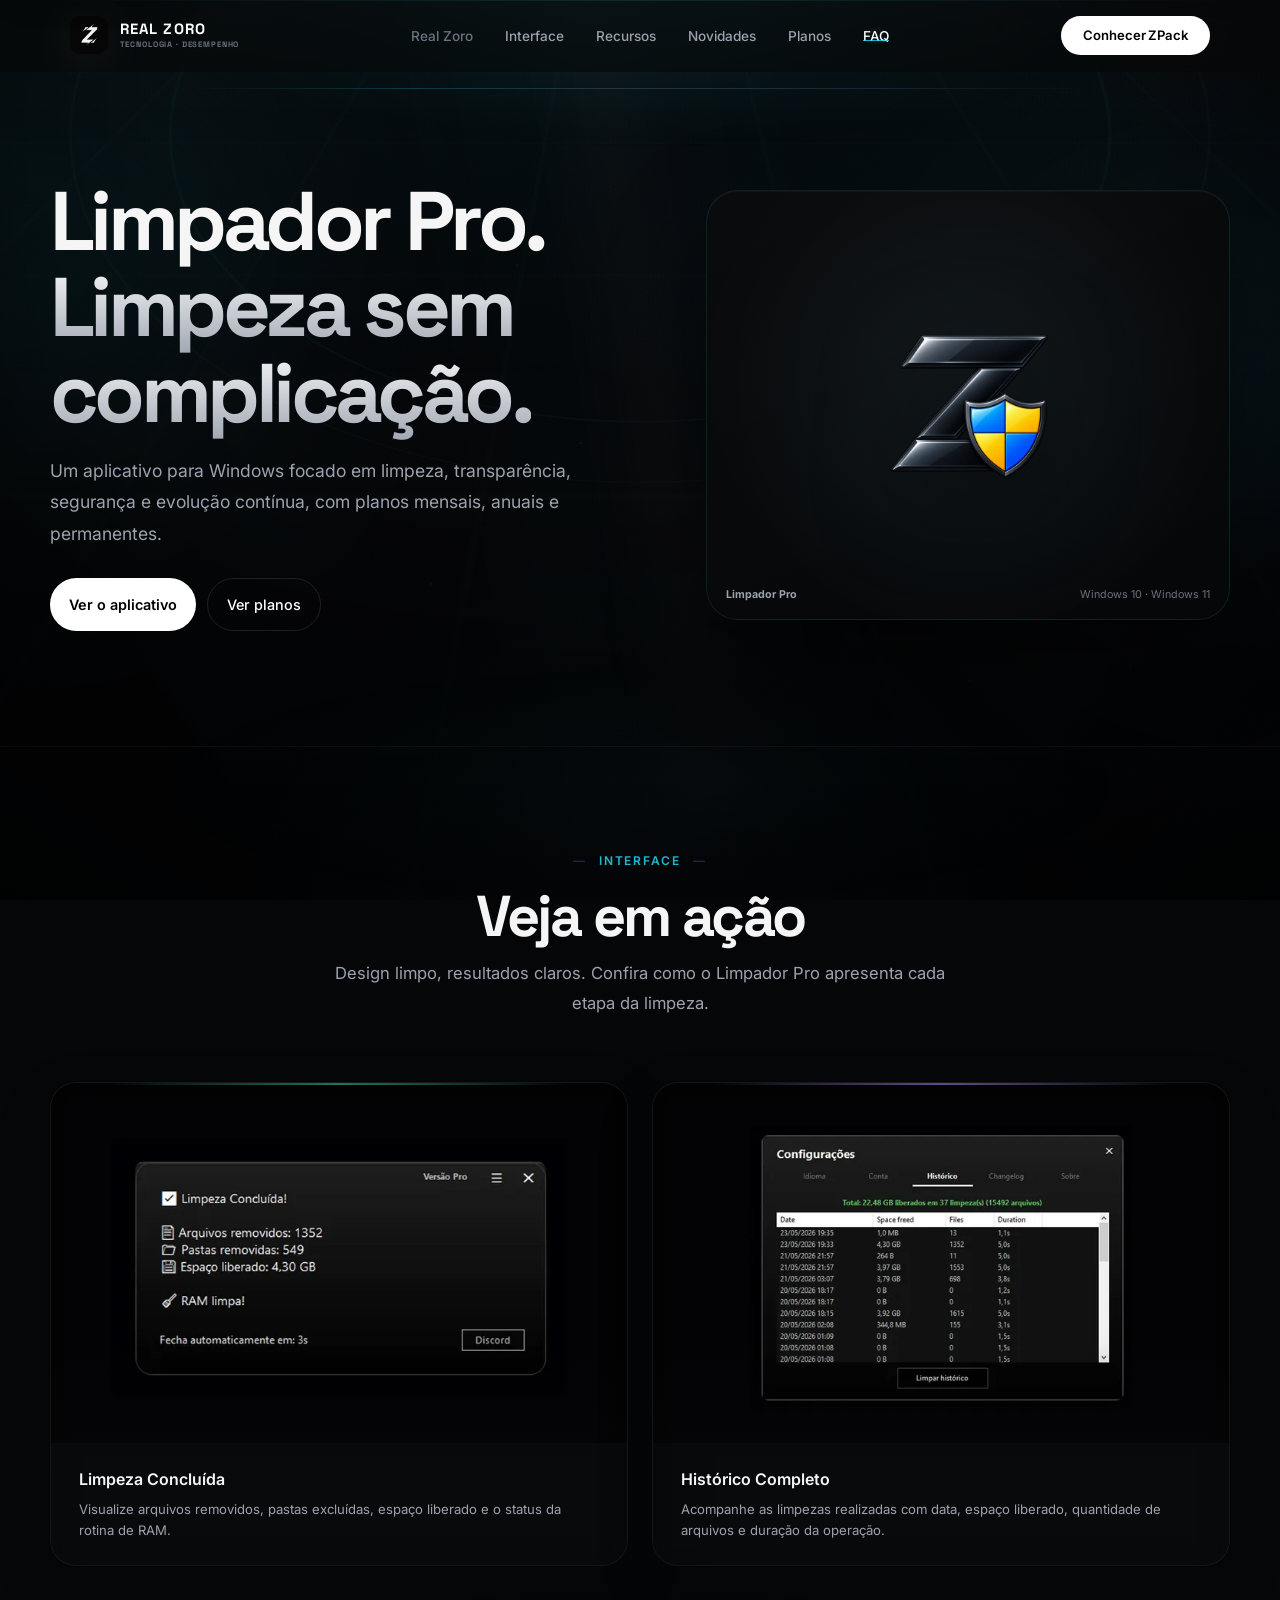
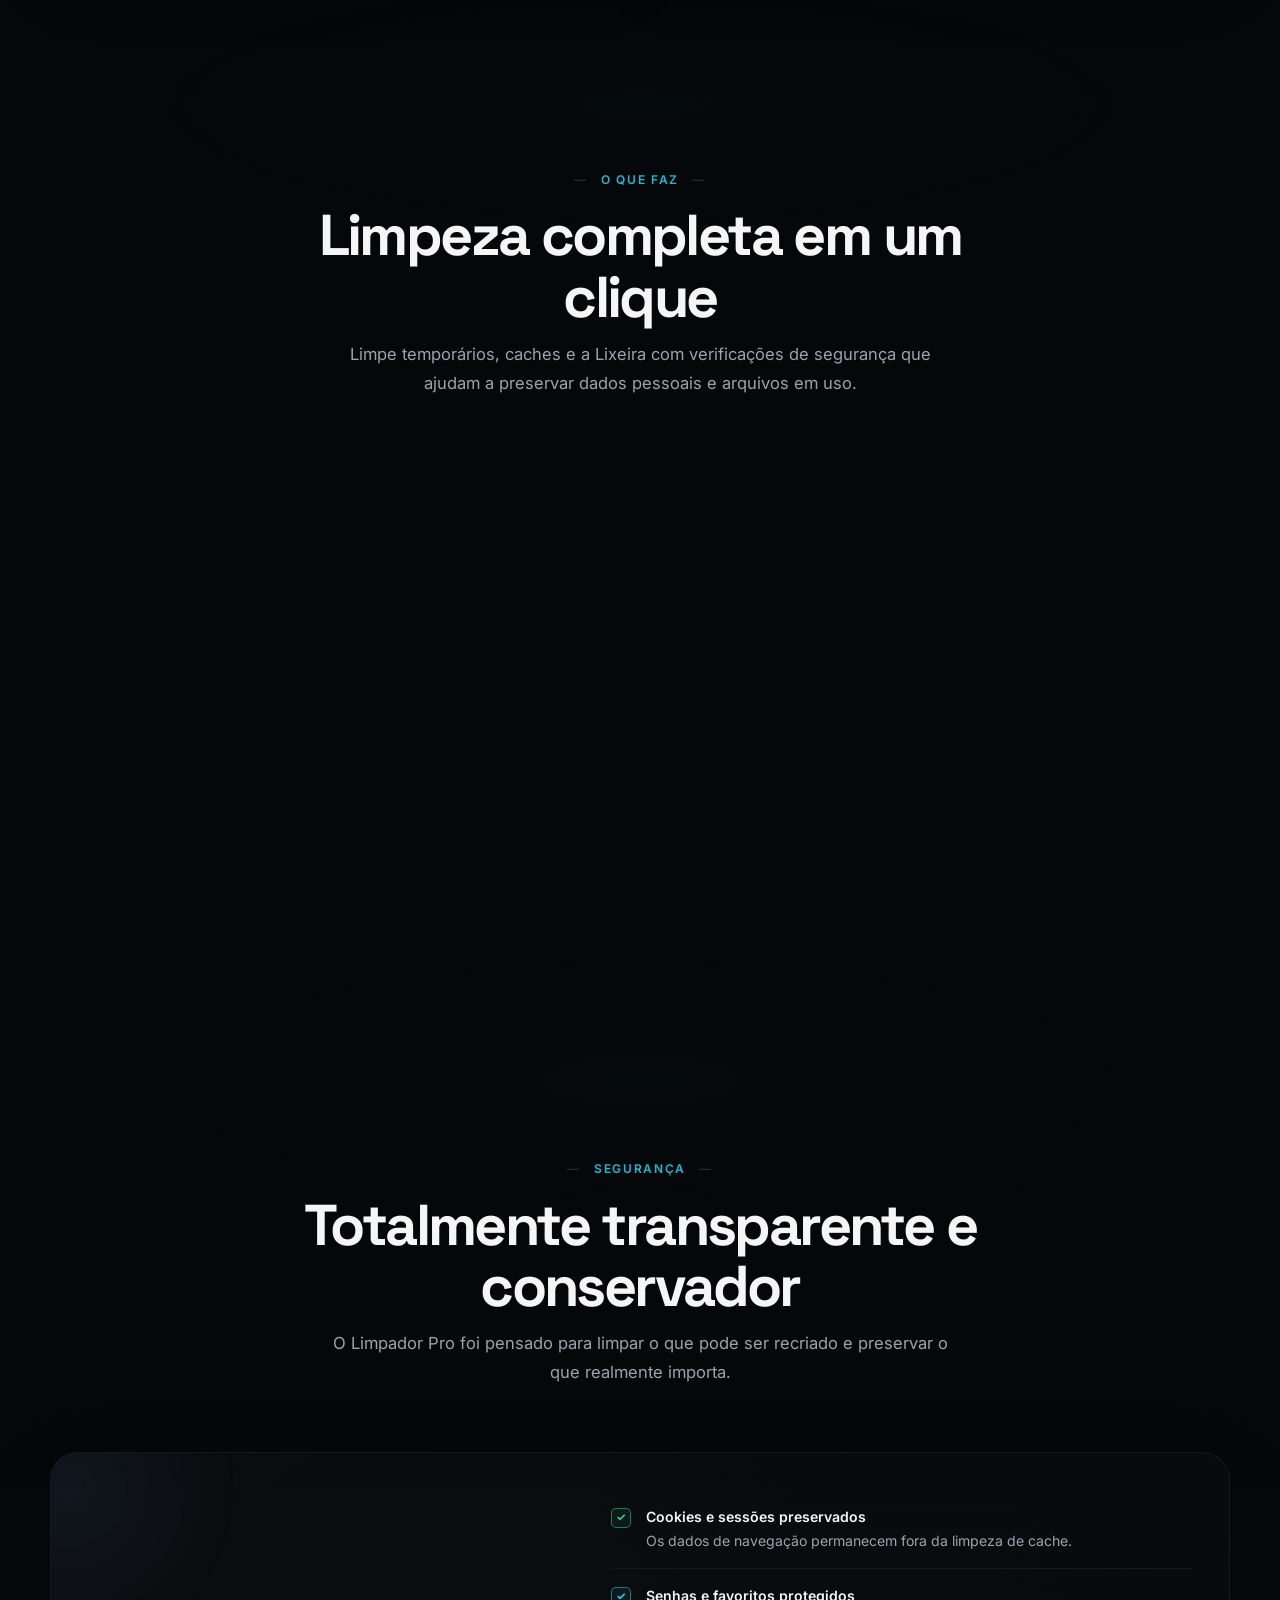
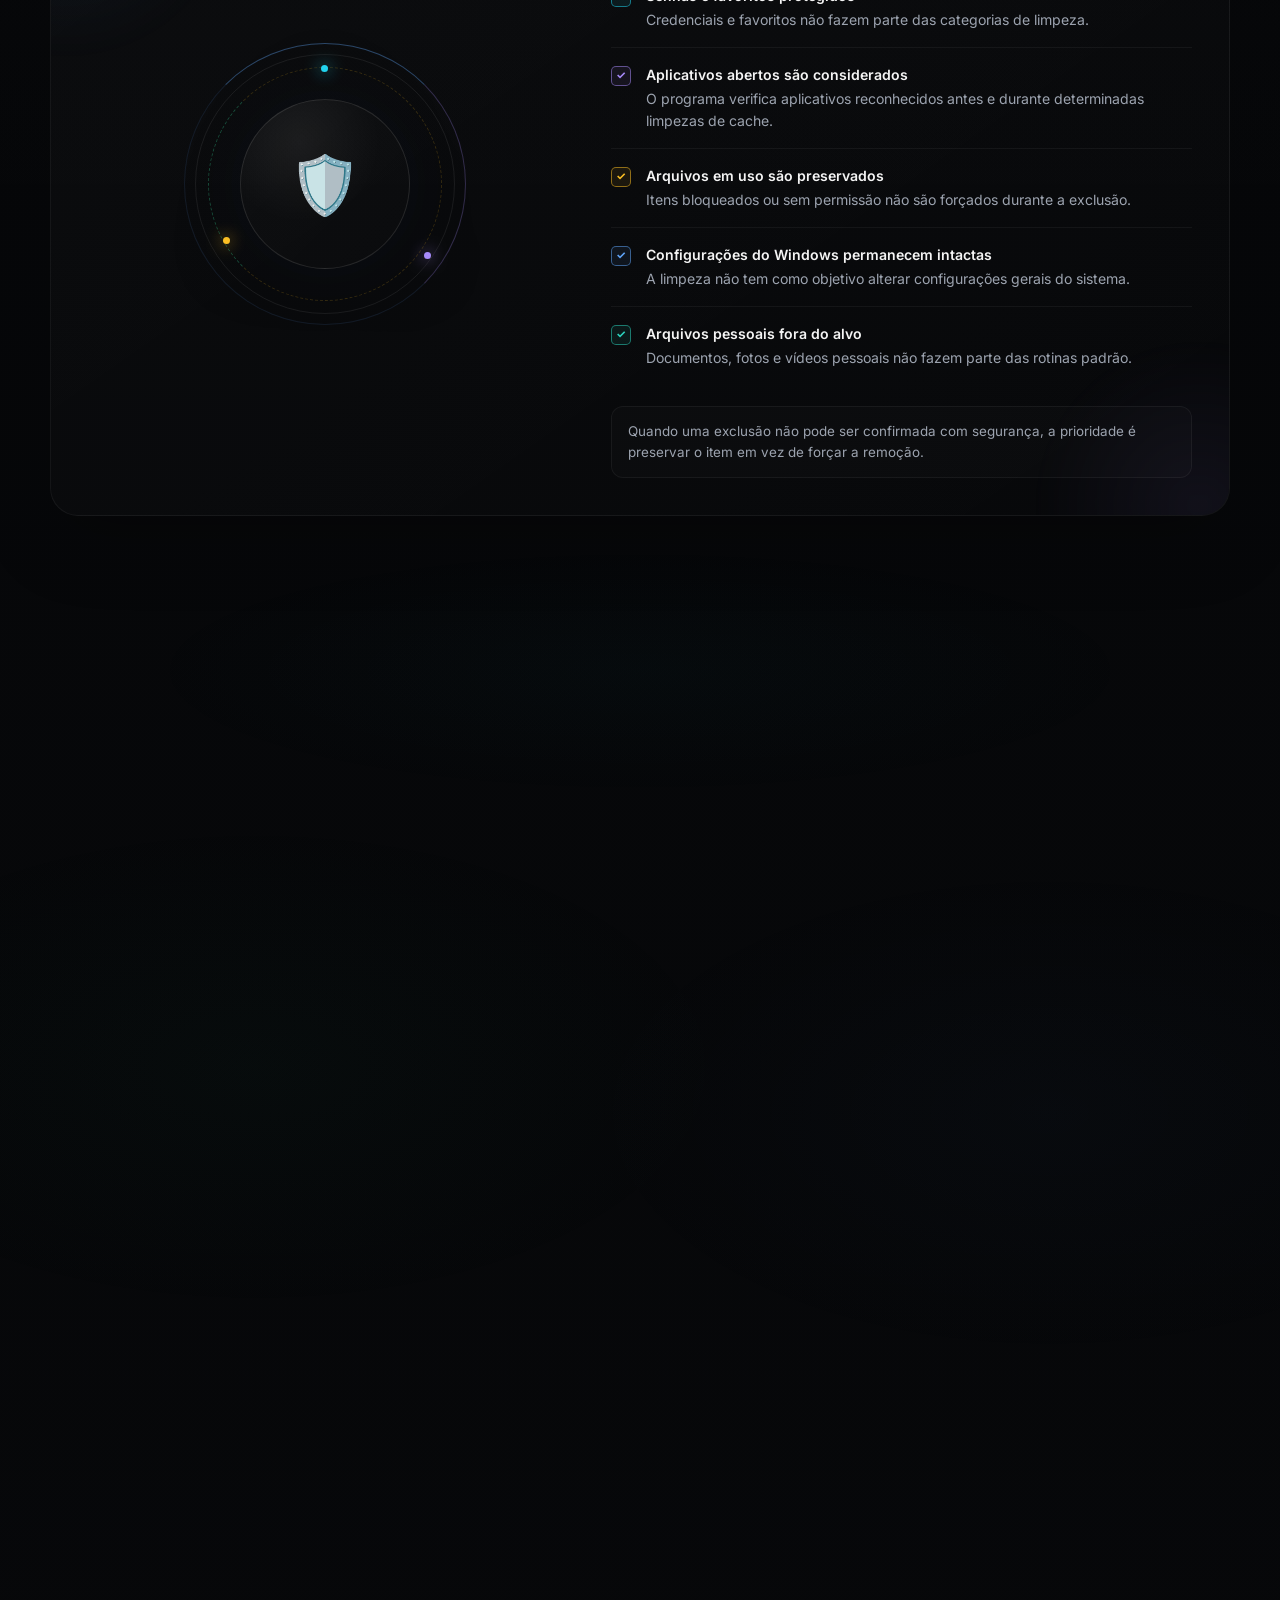
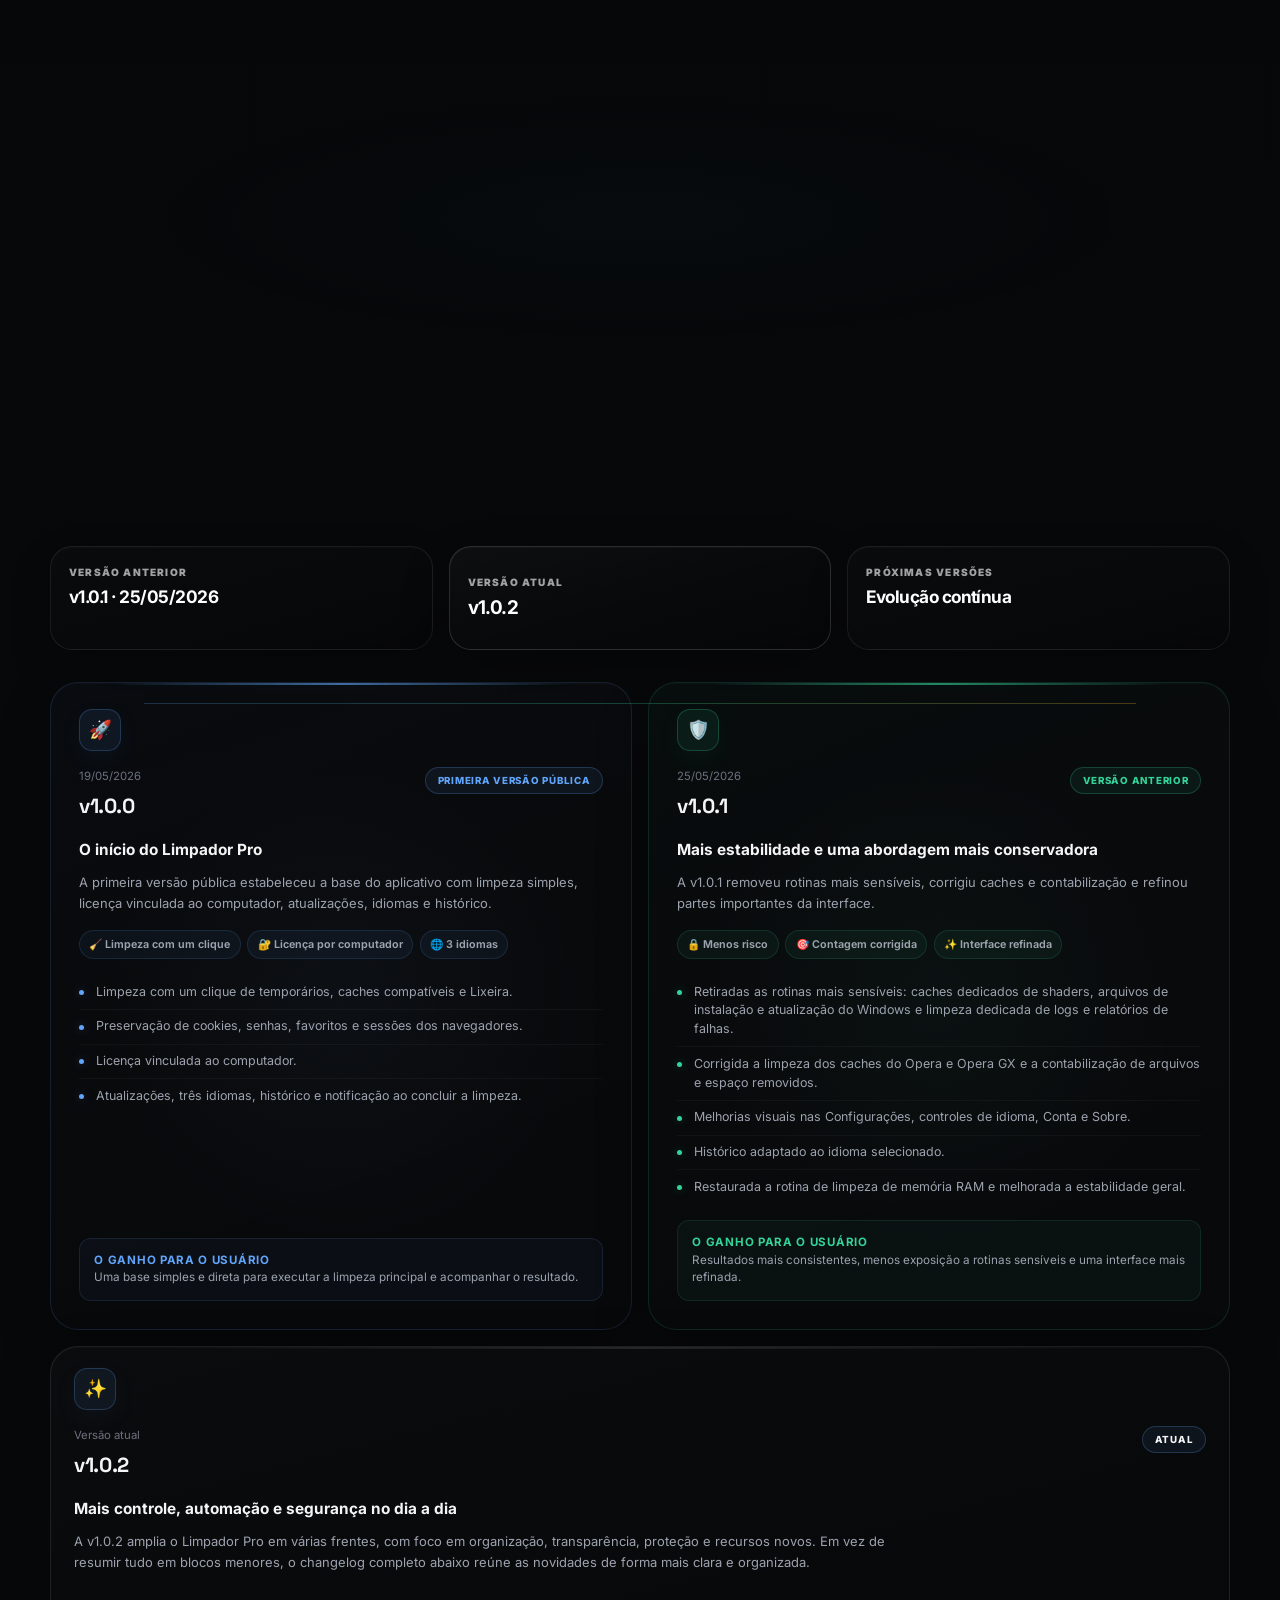
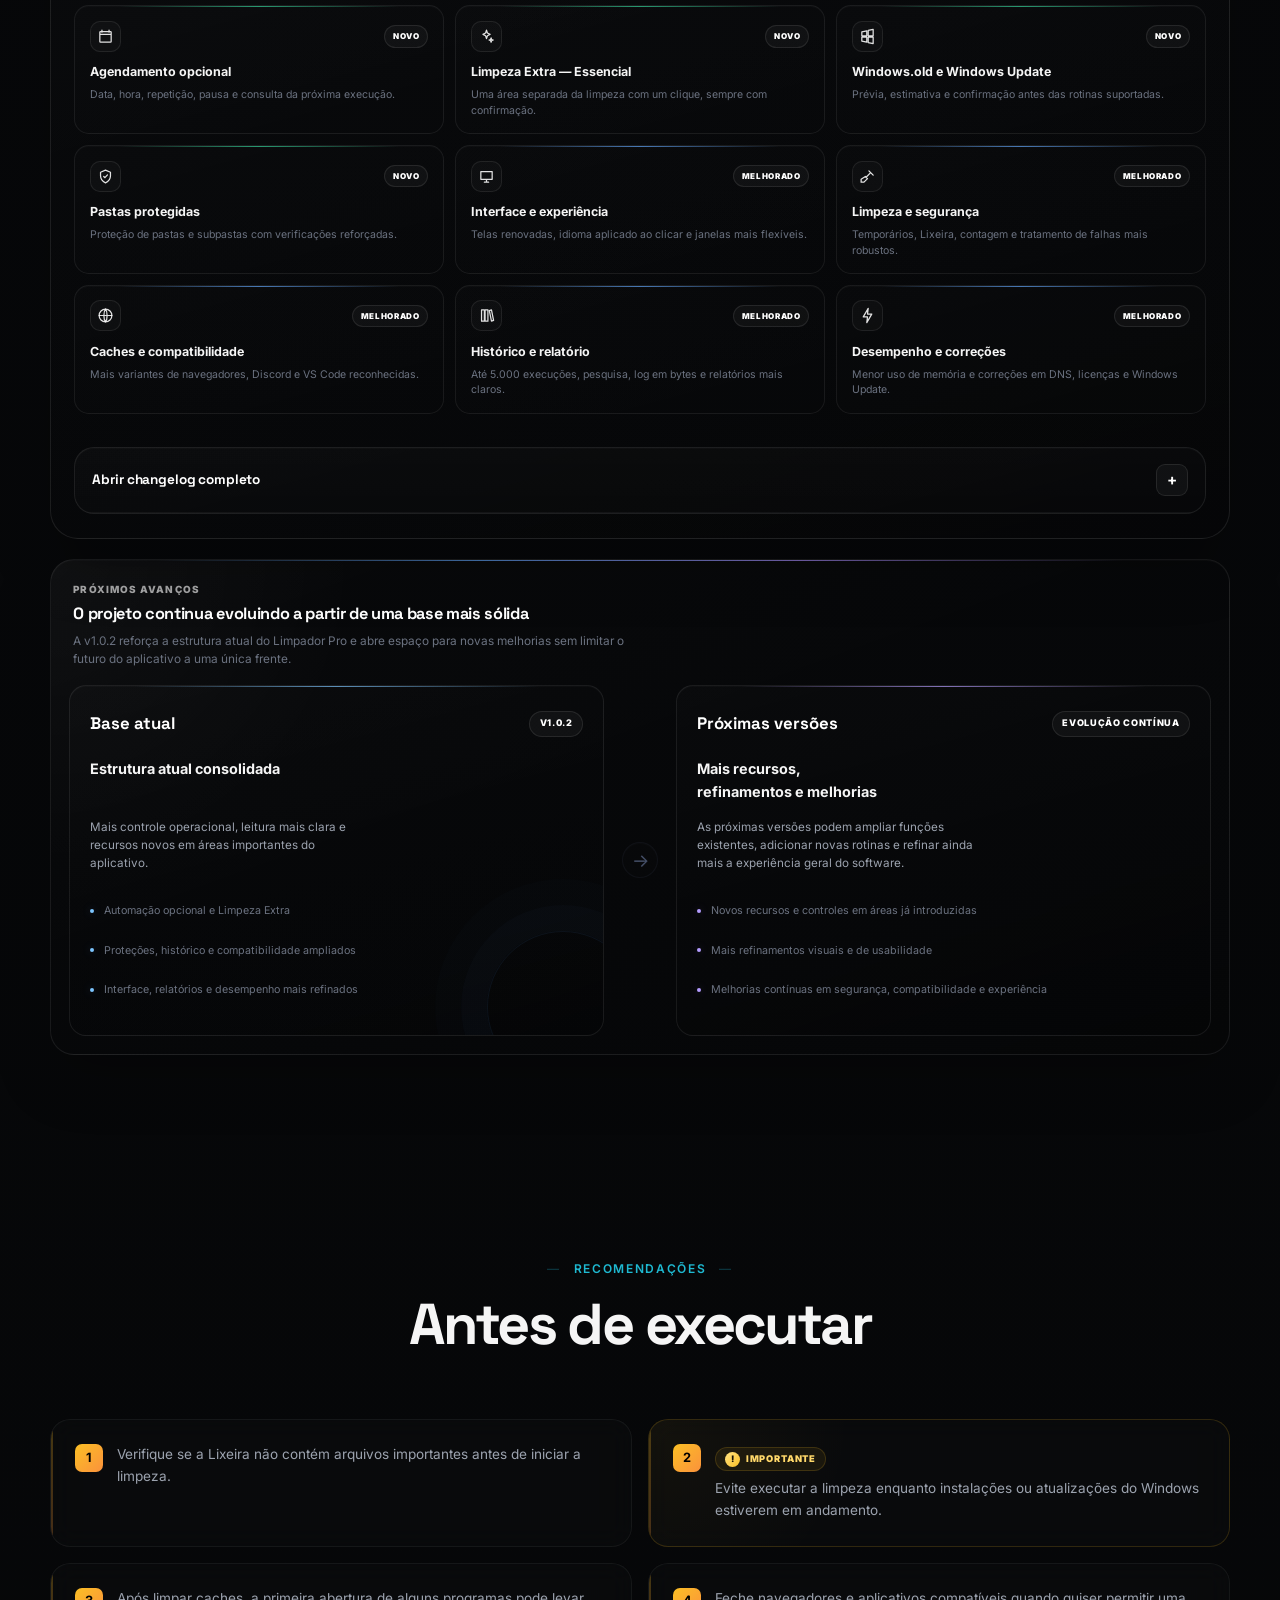
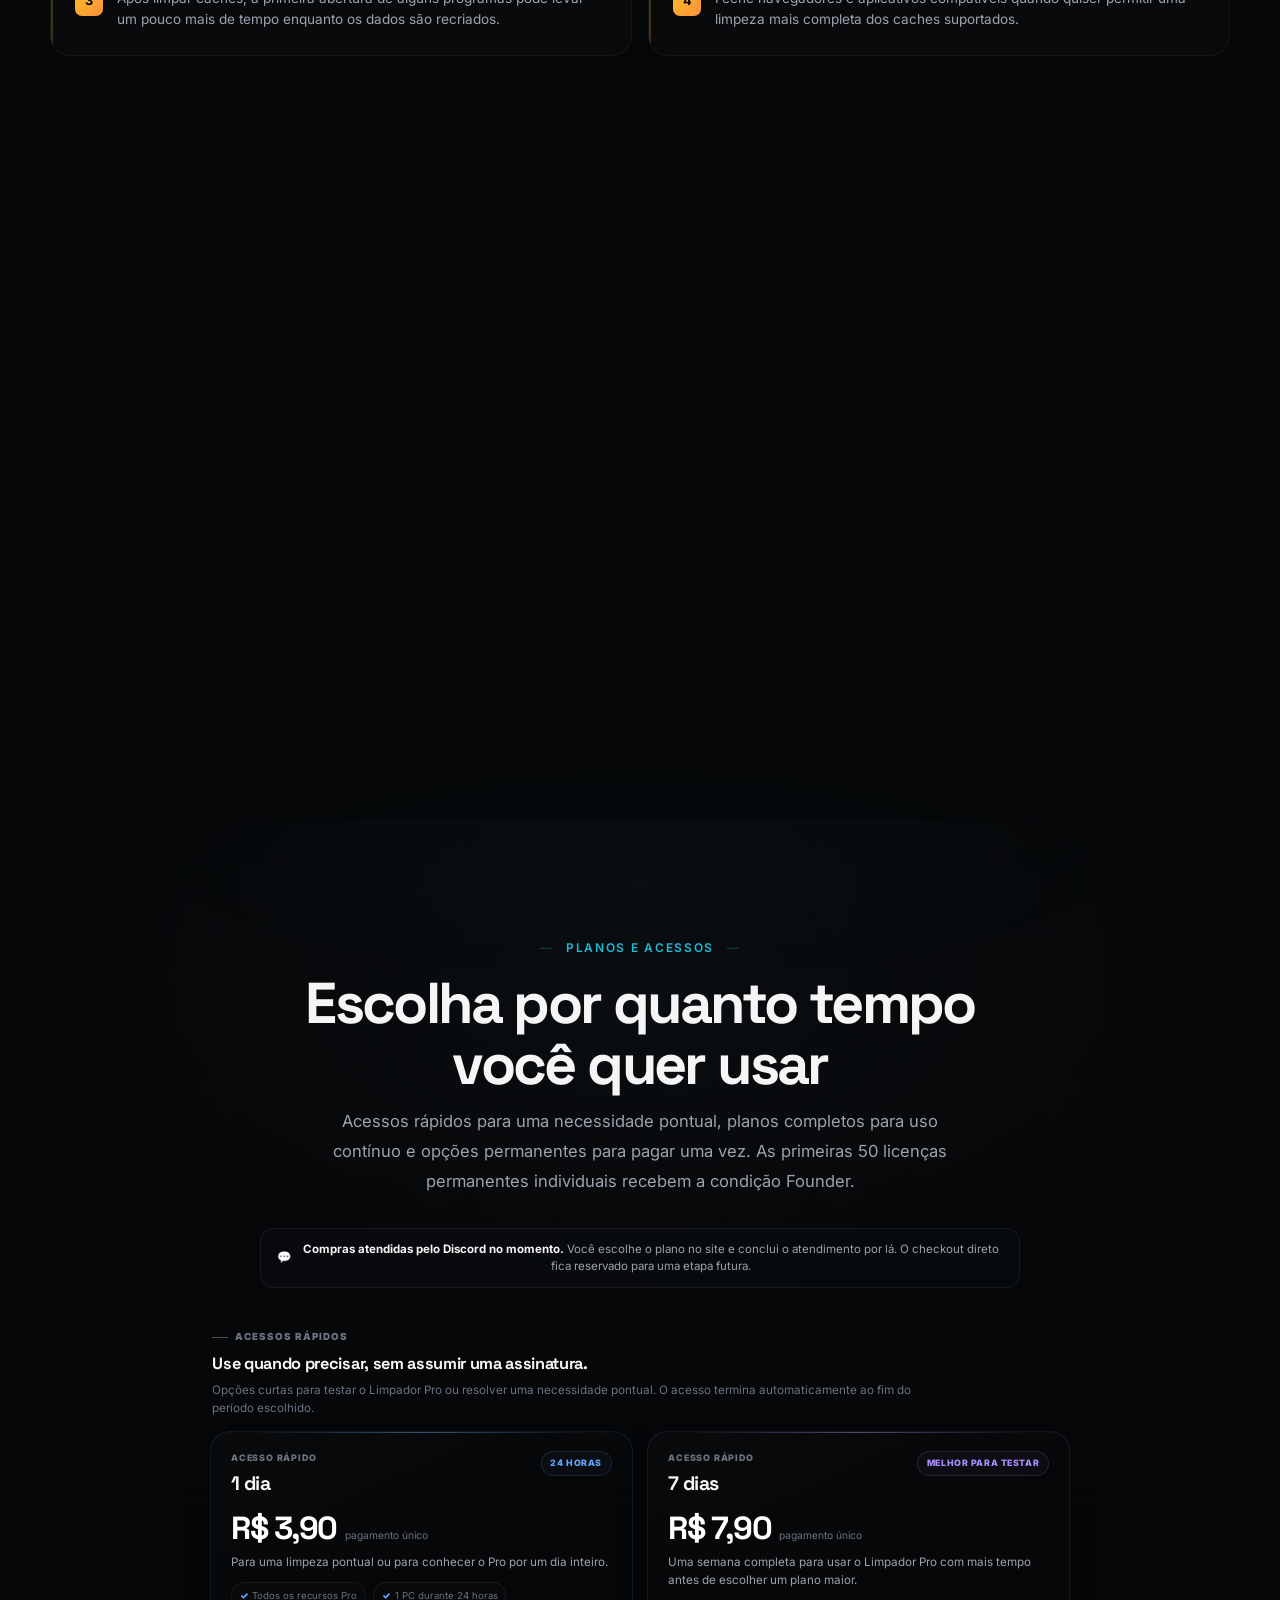
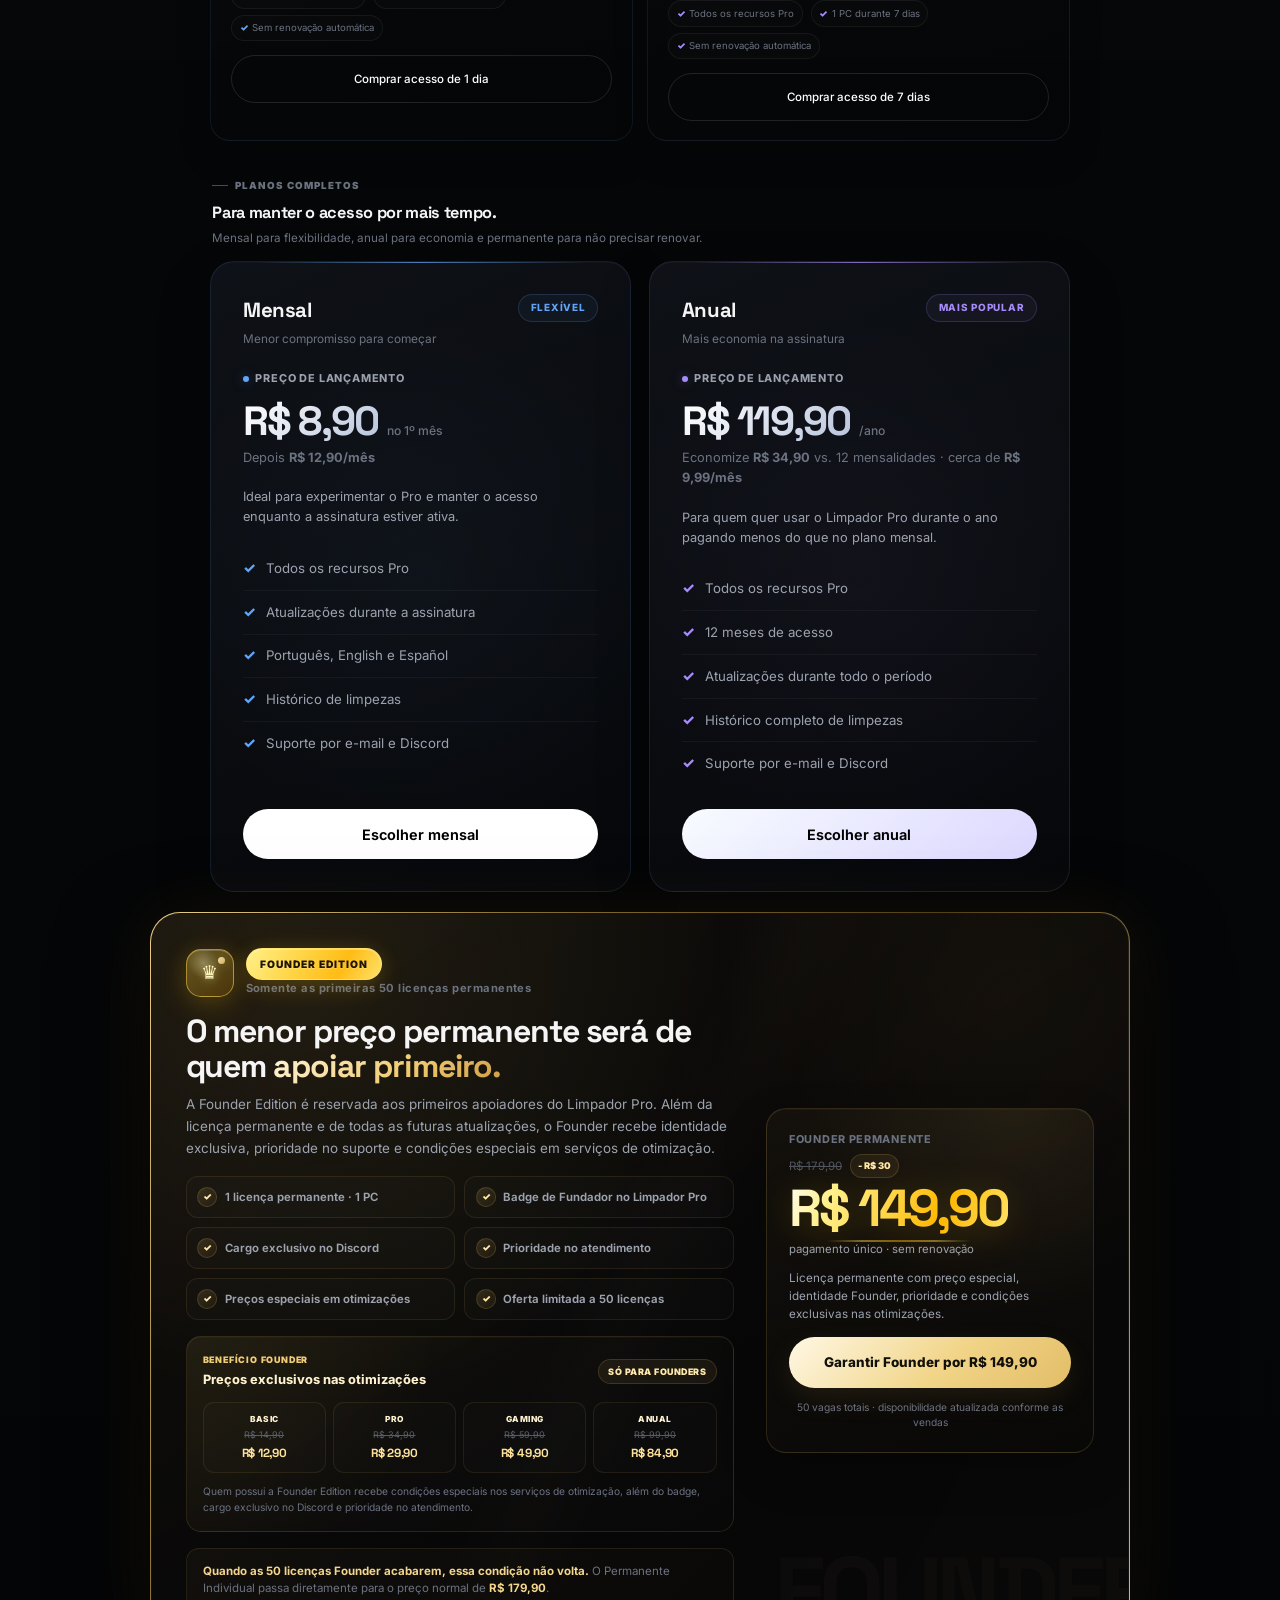
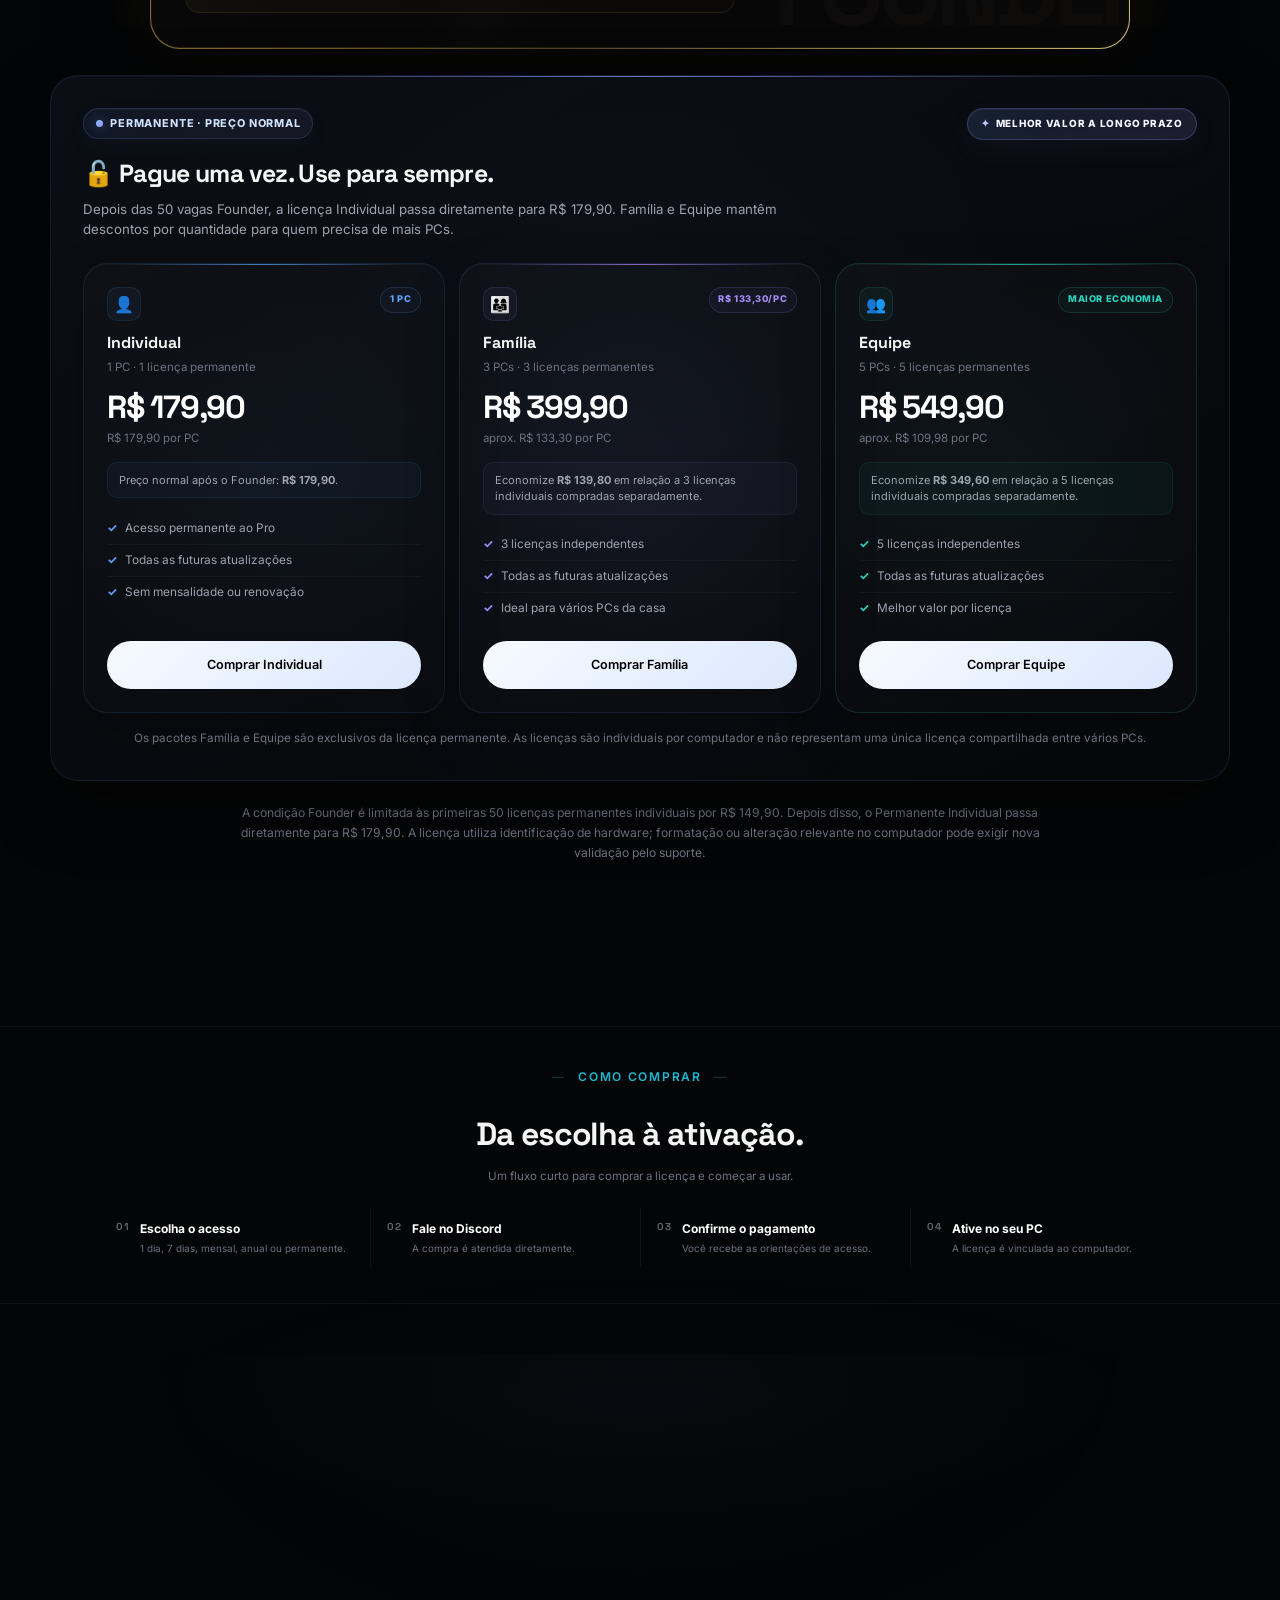
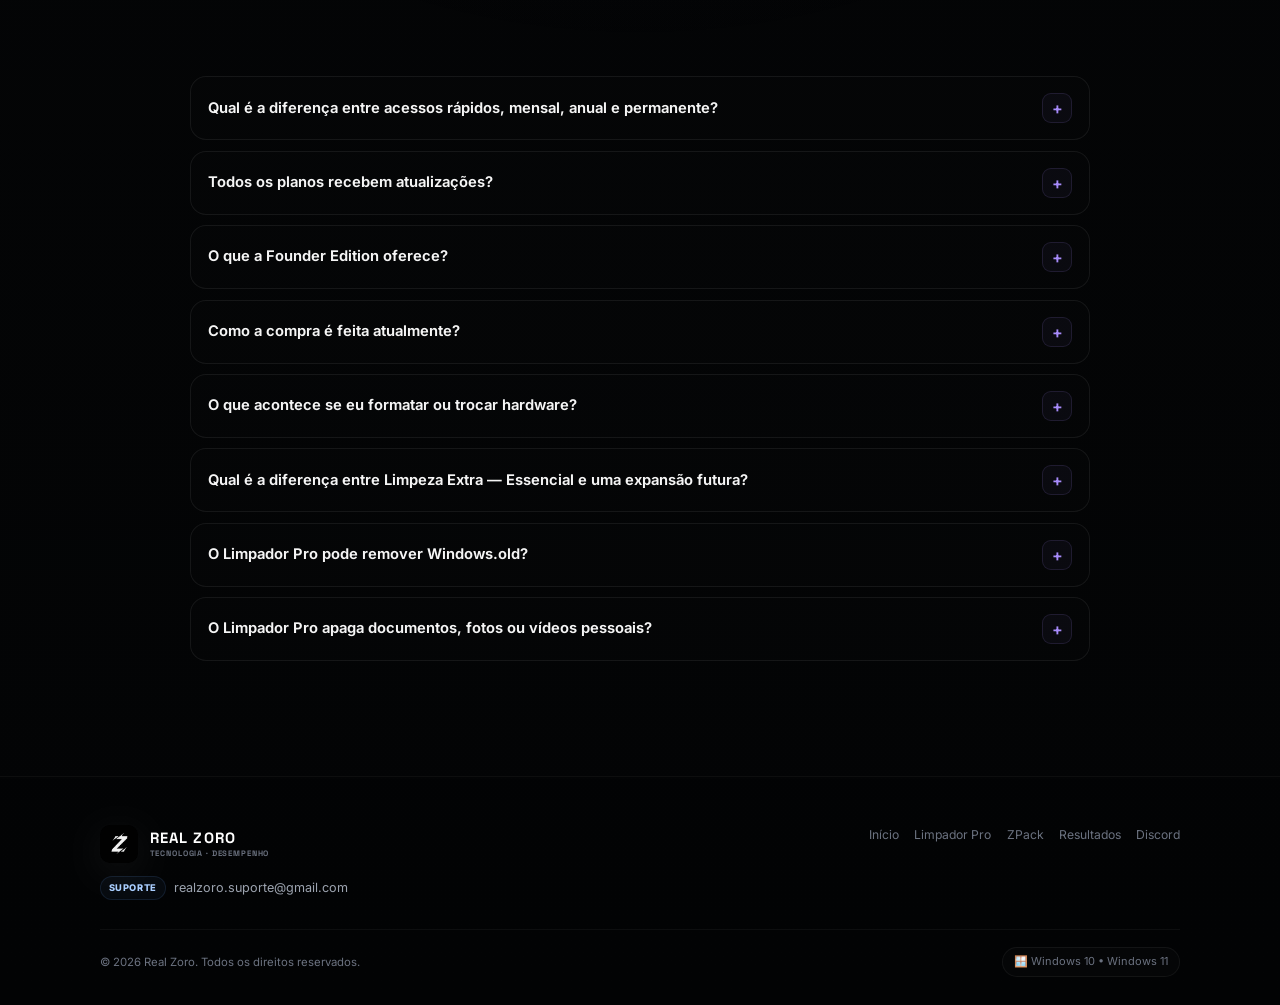
==== commit 9dded475: "Add files via upload" ====
--- a/limpador-pro/index.html
+++ b/limpador-pro/index.html
@@ -21,7 +21,7 @@
 <div class="screenshot-grid">
 <article class="screenshot-card reveal d1">
 <div class="screenshot-img">
-<img alt="Tela de limpeza concluída do Limpador Pro" class="zoom-image" decoding="async" fetchpriority="low" height="750" loading="lazy" src="../assets/Limpeza.webp" width="1200"/>
+<img alt="Tela de limpeza concluída do Limpador Pro" class="zoom-image" decoding="async" fetchpriority="low" height="750" loading="lazy" src="../assets/Limpeza.webp" srcset="../assets/mobile/Limpeza-720.webp 720w, ../assets/Limpeza.webp 1200w" sizes="(max-width: 768px) 92vw, 560px" width="1200"/>
 </div>
 <div class="screenshot-caption">
 <h4>Limpeza Concluída</h4>
@@ -30,7 +30,7 @@
 </article>
 <article class="screenshot-card reveal d2">
 <div class="screenshot-img">
-<img alt="Tela de histórico do Limpador Pro" class="zoom-image" decoding="async" fetchpriority="low" height="750" loading="lazy" src="../assets/Historico.webp" width="1200"/>
+<img alt="Tela de histórico do Limpador Pro" class="zoom-image" decoding="async" fetchpriority="low" height="750" loading="lazy" src="../assets/Historico.webp" srcset="../assets/mobile/Historico-720.webp 720w, ../assets/Historico.webp 1200w" sizes="(max-width: 768px) 92vw, 560px" width="1200"/>
 </div>
 <div class="screenshot-caption">
 <h4>Histórico Completo</h4>
@@ -483,7 +483,7 @@
 </article>
 <article class="quick-access-card weekly reveal d2">
 <div class="quick-access-top"><div><small>Acesso rápido</small><h3>7 dias</h3></div><span class="quick-access-badge">Melhor para testar</span></div>
-<div class="quick-access-price"><strong>R$ 6,90</strong><span>pagamento único</span></div>
+<div class="quick-access-price"><strong>R$ 7,90</strong><span>pagamento único</span></div>
 <p>Uma semana completa para usar o Limpador Pro com mais tempo antes de escolher um plano maior.</p>
 <ul><li>Todos os recursos Pro</li><li>1 PC durante 7 dias</li><li>Sem renovação automática</li></ul>
 <a class="btn-ghost quick-access-btn" href="https://discord.gg/urYvqz3s69" rel="noopener noreferrer" target="_blank">Comprar acesso de 7 dias</a>
@@ -686,4 +686,4 @@
   </ol>
 </div>
 </section>
-<section class="sec-faq" id="faq"><div class="wrap"><div class="sec-head reveal"><span class="sec-label">Perguntas frequentes</span><h2 class="sec-title">Dúvidas antes de continuar?</h2><p class="sec-desc">As respostas mais importantes de cada solução ficam na própria página.</p></div><div class="faq-shell"><details class="faq-item reveal"><summary>Qual é a diferença entre acessos rápidos, mensal, anual e permanente?</summary><div class="faq-answer">Os acessos rápidos são compras pontuais: <strong>1 dia por R$ 3,90</strong> ou <strong>7 dias por R$ 6,90</strong>, sem renovação automática. O mensal começa em <strong>R$ 8,90 no primeiro mês</strong> e passa para <strong>R$ 12,90/mês</strong>. O anual custa <strong>R$ 119,90</strong> por 12 meses. A licença permanente é paga uma única vez e não exige renovação.</div></details><details class="faq-item reveal"><summary>Todos os planos recebem atualizações?</summary><div class="faq-answer">Sim. <strong>Todos os acessos do Limpador Pro recebem atualizações enquanto estiverem ativos.</strong> Nos acessos de 1 dia e 7 dias, elas ficam disponíveis durante o período comprado; nos planos mensal e anual, durante a assinatura; e nas licenças permanentes, continuam sem mensalidade ou renovação.</div></details><details class="faq-item reveal"><summary>O que a Founder Edition oferece?</summary><div class="faq-answer">A Founder Edition é limitada às primeiras <strong>50 licenças permanentes individuais</strong> e inclui badge de Fundador no aplicativo, cargo exclusivo no Discord, prioridade no atendimento e preços especiais nas otimizações ZPack.</div></details><details class="faq-item reveal"><summary>Como a compra é feita atualmente?</summary><div class="faq-answer">No momento, a compra é atendida pelo <a href="https://discord.gg/urYvqz3s69" rel="noopener noreferrer" target="_blank">Discord</a>. O checkout direto fica para uma etapa futura.</div></details><details class="faq-item reveal"><summary>O que acontece se eu formatar ou trocar hardware?</summary><div class="faq-answer">A licença utiliza identificação de hardware. Uma formatação ou alteração relevante no computador pode exigir <strong>nova validação pelo suporte</strong>.</div></details><details class="faq-item reveal"><summary>Qual é a diferença entre Limpeza Extra — Essencial e uma expansão futura?</summary><div class="faq-answer">A <strong>v1.0.2</strong> introduz a Limpeza Extra — Essencial com escopo controlado. Em versões futuras, essa área pode receber novas categorias, controles e recursos, junto de outras melhorias do aplicativo.</div></details><details class="faq-item reveal"><summary>O Limpador Pro pode remover Windows.old?</summary><div class="faq-answer">Na v1.0.2, a Limpeza Extra — Essencial detecta <strong>Windows.old</strong> quando a pasta estiver presente e permite ao usuário escolher removê-la.</div></details><details class="faq-item reveal"><summary>O Limpador Pro apaga documentos, fotos ou vídeos pessoais?</summary><div class="faq-answer">As rotinas padrão são direcionadas às áreas suportadas de limpeza. <strong>Documentos, fotos e vídeos pessoais não fazem parte do alvo da limpeza padrão.</strong></div></details></div></div></section></main><footer class="footer page-footer"><div class="foot-inner"><div class="foot-brand"><a class="logo realzoro-logo" href="../"><img alt="" class="brand-logo-small" decoding="async" fetchpriority="low" height="38" loading="lazy" src="../assets/LogoZ.webp" width="38"/><span class="realzoro-name"><strong>REAL ZORO</strong><small>Tecnologia · Desempenho</small></span></a><a class="foot-email" href="mailto:realzoro.suporte@gmail.com"><span class="foot-email-label">Suporte</span><span>realzoro.suporte@gmail.com</span></a></div><nav aria-label="Links do rodapé" class="foot-nav"><a href="../">Início</a><a href="./">Limpador Pro</a><a href="../zpack/">ZPack</a><a href="../resultados/">Resultados</a><a href="https://discord.gg/urYvqz3s69" rel="noopener noreferrer" target="_blank">Discord</a></nav></div><div class="foot-bottom"><p>© 2026 Real Zoro. Todos os direitos reservados.</p><span class="os-tag">🪟 Windows 10 • Windows 11</span></div></footer><div class="mobile-buybar page-cta"><div class="mobile-buybar-copy"><strong>Limpador Pro</strong><span>A partir de R$ 3,90</span></div><a href="#preco">Ver planos</a></div><div aria-label="Visualização ampliada da imagem" aria-modal="true" class="lightbox" id="lightbox" role="dialog"><div class="lightbox-inner"><button aria-label="Fechar imagem ampliada" class="lightbox-close" id="lightboxClose" type="button">×</button><img alt="" id="lightboxImage"/></div></div><script defer="" src="../assets/script.js"></script></body></html>+<section class="sec-faq" id="faq"><div class="wrap"><div class="sec-head reveal"><span class="sec-label">Perguntas frequentes</span><h2 class="sec-title">Dúvidas antes de continuar?</h2><p class="sec-desc">As respostas mais importantes de cada solução ficam na própria página.</p></div><div class="faq-shell"><details class="faq-item reveal"><summary>Qual é a diferença entre acessos rápidos, mensal, anual e permanente?</summary><div class="faq-answer">Os acessos rápidos são compras pontuais: <strong>1 dia por R$ 3,90</strong> ou <strong>7 dias por R$ 7,90</strong>, sem renovação automática. O mensal começa em <strong>R$ 8,90 no primeiro mês</strong> e passa para <strong>R$ 12,90/mês</strong>. O anual custa <strong>R$ 119,90</strong> por 12 meses. A licença permanente é paga uma única vez e não exige renovação.</div></details><details class="faq-item reveal"><summary>Todos os planos recebem atualizações?</summary><div class="faq-answer">Sim. <strong>Todos os acessos do Limpador Pro recebem atualizações enquanto estiverem ativos.</strong> Nos acessos de 1 dia e 7 dias, elas ficam disponíveis durante o período comprado; nos planos mensal e anual, durante a assinatura; e nas licenças permanentes, continuam sem mensalidade ou renovação.</div></details><details class="faq-item reveal"><summary>O que a Founder Edition oferece?</summary><div class="faq-answer">A Founder Edition é limitada às primeiras <strong>50 licenças permanentes individuais</strong> e inclui badge de Fundador no aplicativo, cargo exclusivo no Discord, prioridade no atendimento e preços especiais nas otimizações ZPack.</div></details><details class="faq-item reveal"><summary>Como a compra é feita atualmente?</summary><div class="faq-answer">No momento, a compra é atendida pelo <a href="https://discord.gg/urYvqz3s69" rel="noopener noreferrer" target="_blank">Discord</a>. O checkout direto fica para uma etapa futura.</div></details><details class="faq-item reveal"><summary>O que acontece se eu formatar ou trocar hardware?</summary><div class="faq-answer">A licença utiliza identificação de hardware. Uma formatação ou alteração relevante no computador pode exigir <strong>nova validação pelo suporte</strong>.</div></details><details class="faq-item reveal"><summary>Qual é a diferença entre Limpeza Extra — Essencial e uma expansão futura?</summary><div class="faq-answer">A <strong>v1.0.2</strong> introduz a Limpeza Extra — Essencial com escopo controlado. Em versões futuras, essa área pode receber novas categorias, controles e recursos, junto de outras melhorias do aplicativo.</div></details><details class="faq-item reveal"><summary>O Limpador Pro pode remover Windows.old?</summary><div class="faq-answer">Na v1.0.2, a Limpeza Extra — Essencial detecta <strong>Windows.old</strong> quando a pasta estiver presente e permite ao usuário escolher removê-la.</div></details><details class="faq-item reveal"><summary>O Limpador Pro apaga documentos, fotos ou vídeos pessoais?</summary><div class="faq-answer">As rotinas padrão são direcionadas às áreas suportadas de limpeza. <strong>Documentos, fotos e vídeos pessoais não fazem parte do alvo da limpeza padrão.</strong></div></details></div></div></section></main><footer class="footer page-footer"><div class="foot-inner"><div class="foot-brand"><a class="logo realzoro-logo" href="../"><img alt="" class="brand-logo-small" decoding="async" fetchpriority="low" height="38" loading="lazy" src="../assets/LogoZ.webp" width="38"/><span class="realzoro-name"><strong>REAL ZORO</strong><small>Tecnologia · Desempenho</small></span></a><a class="foot-email" href="mailto:realzoro.suporte@gmail.com"><span class="foot-email-label">Suporte</span><span>realzoro.suporte@gmail.com</span></a></div><nav aria-label="Links do rodapé" class="foot-nav"><a href="../">Início</a><a href="./">Limpador Pro</a><a href="../zpack/">ZPack</a><a href="../resultados/">Resultados</a><a href="https://discord.gg/urYvqz3s69" rel="noopener noreferrer" target="_blank">Discord</a></nav></div><div class="foot-bottom"><p>© 2026 Real Zoro. Todos os direitos reservados.</p><span class="os-tag">🪟 Windows 10 • Windows 11</span></div></footer><div class="mobile-buybar page-cta"><div class="mobile-buybar-copy"><strong>Limpador Pro</strong><span>A partir de R$ 3,90</span></div><a href="#preco">Ver planos</a></div><div aria-label="Visualização ampliada da imagem" aria-modal="true" class="lightbox" id="lightbox" role="dialog"><div class="lightbox-inner"><button aria-label="Fechar imagem ampliada" class="lightbox-close" id="lightboxClose" type="button">×</button><img alt="" id="lightboxImage"/></div></div><script defer="" src="../assets/script.js"></script></body></html>
--- a/assets/style.css
+++ b/assets/style.css
@@ -2279,3 +2279,50 @@
   .page-limpador .quick-access-card{padding:1.05rem}
   .page-limpador .pricing-group-head{margin-top:1.25rem}
 }
+
+/* === v19 · Performance mobile === */
+/* Mantém a identidade visual, mas remove custos gráficos que não agregam em telas touch. */
+@media (max-width:768px), (pointer:coarse){
+  #particles{display:none!important}
+  .bg-orb,.bg-beam{display:none!important;animation:none!important;filter:none!important;will-change:auto!important}
+  .site-bg::before{height:64vh;opacity:.72;filter:none!important;transform:none!important;background:radial-gradient(ellipse 82% 46% at 50% 0%,rgba(var(--ambient-a),.09),transparent 68%),linear-gradient(180deg,rgba(255,255,255,.008),transparent 42%)}
+  .site-bg::after{top:-22vh;width:118vw;height:520px;opacity:.36;filter:none!important}
+  .bg-grid{background-size:72px 72px;opacity:.12;transform:none!important;-webkit-mask-image:linear-gradient(180deg,rgba(0,0,0,.72),transparent 68%);mask-image:linear-gradient(180deg,rgba(0,0,0,.72),transparent 68%)}
+  .bg-noise{opacity:.012}
+  .bg-vignette{background:linear-gradient(180deg,transparent 0%,rgba(0,0,0,.08) 70%,rgba(0,0,0,.25) 100%)}
+
+  .nav,.nav-links,.hero-pill,.screenshot-card,.f-card,.rec-card,.step,.mobile-buybar,.lightbox,.lightbox-close,.media-shell-label,.media-expand-button,.media-expand-mark,.proof-tag,.media-viewer,.media-viewer-close{
+    backdrop-filter:none!important;
+    -webkit-backdrop-filter:none!important;
+  }
+  .nav{background:rgba(7,8,9,.94)!important}
+  .nav-links{background:#08090a!important}
+  .mobile-buybar{background:rgba(10,10,12,.98)!important}
+
+  .home-brand-logo,.home-brand-visual::before,.founder-offer::before{animation:none!important}
+  .home-brand-visual:hover,.home-solution:hover,.optimization-card:hover,.result-card-v16:hover,.venas-portrait-main:hover{transform:none!important}
+  .home-brand-visual,.home-solution,.optimization-card,.result-card-v16,.venas-portrait-main,.v102-highlight,.faq-item,.terms-premium-row{
+    transition-duration:.16s!important;
+  }
+  .reveal{opacity:1!important;transform:none!important;transition:none!important}
+
+  /* Seções longas só entram no pipeline de renderização perto da viewport. */
+  main>section:not(:first-child){
+    content-visibility:auto;
+    contain-intrinsic-size:900px;
+  }
+  .page-results main>section:not(:first-child){contain-intrinsic-size:760px}
+
+  /* Menos sombras compostas no mobile reduz GPU sem achatar o design. */
+  .home-brand-visual,.home-solution,.page-visual,.optimization-card,.founder-expanded,.version-card,.price-card,.license-option,.result-card-v16,.venas-premium-v17,.video-recommendation-v17{
+    box-shadow:0 14px 32px rgba(0,0,0,.22),inset 0 1px 0 rgba(255,255,255,.018)!important;
+  }
+}
+
+@media(max-width:520px){
+  .page-results .results-page-section{padding-left:1rem;padding-right:1rem}
+  .page-results .result-card-media{padding:.42rem}
+  .page-results .result-card-content{padding:.9rem .92rem 1rem}
+  .page-results .venas-premium-v17{padding:.78rem;border-radius:22px}
+  .page-results .video-recommendation-v17{border-radius:22px}
+}
